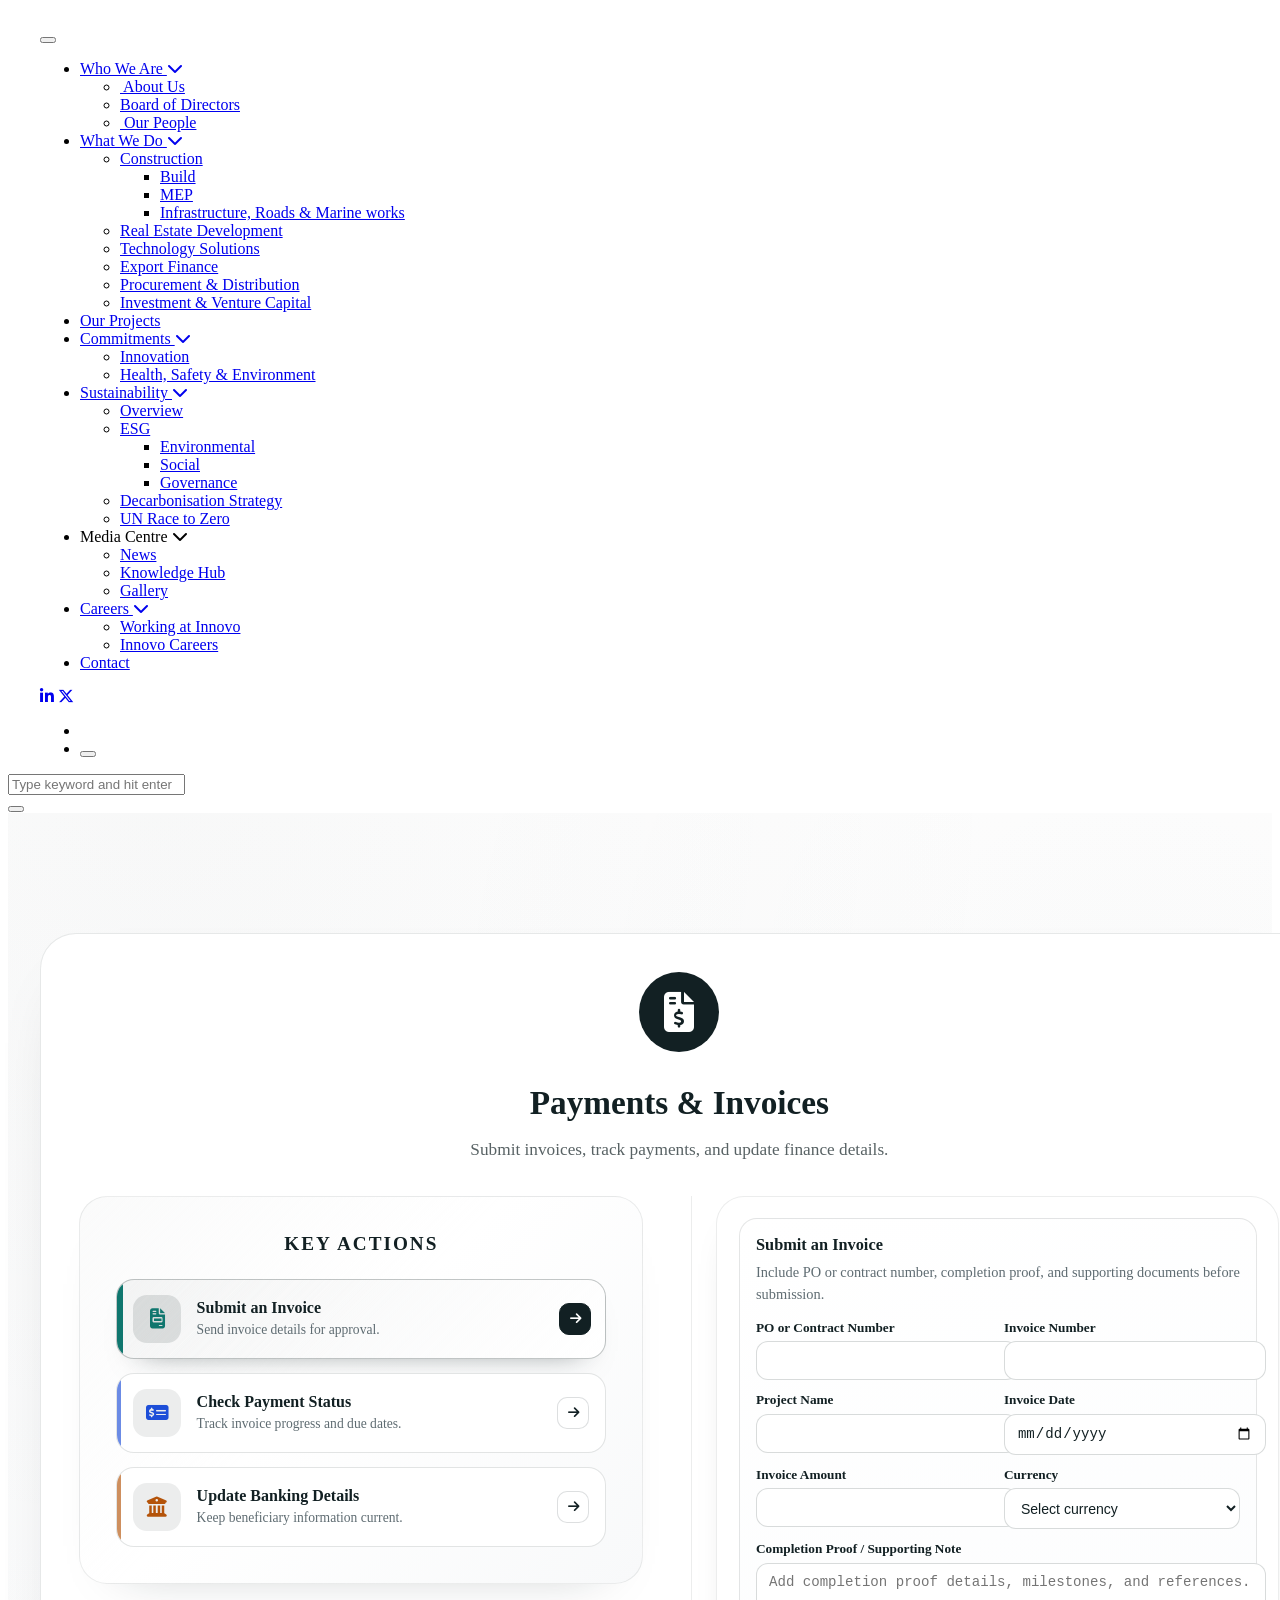
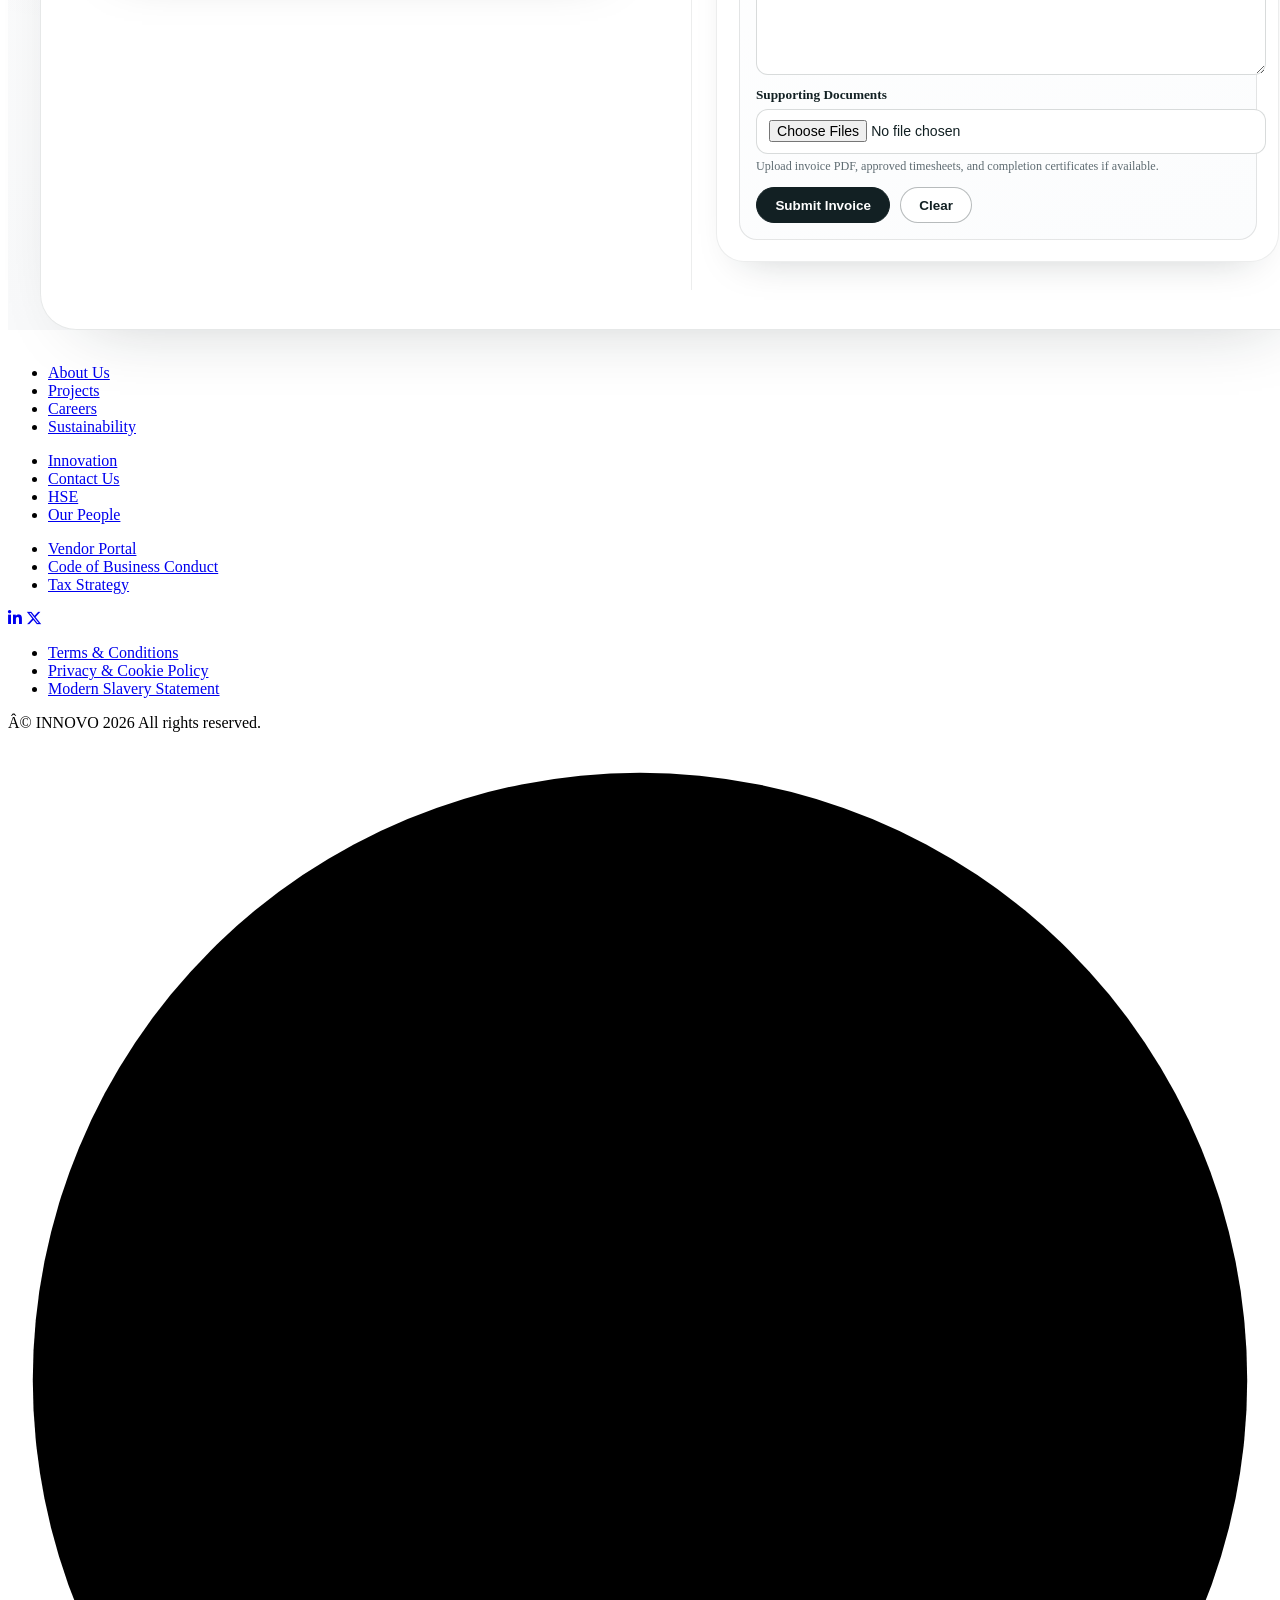
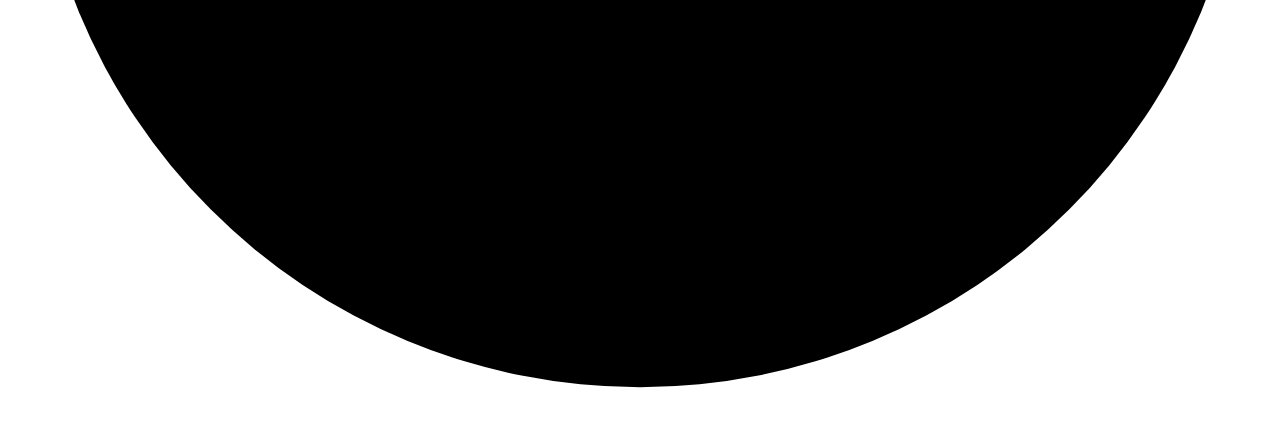
==== payments-invoices.html @ 5f17e935 "Add files via upload" ====
﻿<!DOCTYPE html>
<html lang="en">

<head>
    <base href="./">
<meta charset="utf-8">
<meta name="viewport" content="width=device-width, initial-scale=1.0">
<meta name="description" content="Innovo Subcontractor Portal - Payments & Invoices">
<meta name="keywords" content="">
<meta name="author" content="innovo">
<meta name="robots" content="index, follow"><title>Innovo | Payments & Invoices</title>
<meta name="robots" content="max-image-preview:large, max-snippet:-1, max-video-preview:-1">

<link rel="shortcut icon" href="./assets/img/favicon.ico">
<link rel="stylesheet" href="./assets/css/plugins.min.css">
<link rel="stylesheet" href="./assets/css/style.min.css?=v2526551">
<link rel="stylesheet" href="./assets/css/global.min.css?v=251548">
<link rel="stylesheet" href="./assets/css/portal-overrides.css?v=20260225">

<link rel="canonical" href="https://www.innovogroup.com/">

<!-- Google Tag Manager -->
<script>
(function(w, d, s, l, i) {
    w[l] = w[l] || [];
    w[l].push({
        'gtm.start': new Date().getTime(),
        event: 'gtm.js'
    });
    var f = d.getElementsByTagName(s)[0],
        j = d.createElement(s),
        dl = l != 'dataLayer' ? '&l=' + l : '';
    j.async = true;
    j.src =
        'https://www.googletagmanager.com/gtm.js?id=' + i + dl;
    f.parentNode.insertBefore(j, f);
})(window, document, 'script', 'dataLayer', 'GTM-KPF3PFQP');
</script>
<!-- End Google Tag Manager -->

    <style>
        /* ===== Ø£Ù†Ù…Ø§Ø· Ø¥Ø¶Ø§ÙÙŠØ© Ù„ØµÙØ­Ø© QR ===== */
        .qr-page {
            background:
                radial-gradient(circle at 12% 0%, rgba(18, 32, 35, 0.03) 0%, transparent 55%),
                radial-gradient(circle at 88% 18%, rgba(18, 32, 35, 0.02) 0%, transparent 50%),
                linear-gradient(180deg, #ffffff 0%, #f8f9fa 100%) !important;
        }

        .qr-container {
            width: 100%;
            max-width: 1400px;
            margin: 0 auto;
            background: rgba(255, 255, 255, 0.95);
            border-radius: 36px;
            padding: clamp(1.5rem, 3vw, 3rem);
            box-shadow: 0 30px 70px -45px rgba(18, 32, 35, 0.28);
            border: 1px solid rgba(18, 32, 35, 0.1);
            backdrop-filter: blur(10px);
            -webkit-backdrop-filter: blur(10px);
            position: relative;
            overflow: hidden;
            isolation: isolate;
        }

        @media (max-width: 576px) {
            .qr-container {
                border-radius: 24px;
                padding: 1.25rem;
            }
        }
        
        .qr-container::before {
            content: '';
            position: absolute;
            top: -30%;
            right: -10%;
            width: 300px;
            height: 300px;
            background: radial-gradient(circle, rgba(18, 32, 35, 0.02) 0%, transparent 70%);
            border-radius: 50%;
            pointer-events: none;
            z-index: 0;
        }

        .qr-container > * {
            position: relative;
            z-index: 1;
        }
        
        .success-badge {
            display: inline-block;
            background: rgba(18, 32, 35, 0.05);
            border: 1px solid rgba(18, 32, 35, 0.15);
            color: #122023;
            font-weight: 600;
            padding: 0.5rem 2rem;
            border-radius: 50px;
            font-size: 0.9rem;
            letter-spacing: 2px;
            margin-bottom: 2rem;
        }
        
        .success-icon {
            width: 80px;
            height: 80px;
            background: #122023;
            border-radius: 50%;
            display: flex;
            align-items: center;
            justify-content: center;
            margin: 0 auto 2rem;
            animation: pulse 3s ease-in-out infinite;
        }
        
        .success-icon i {
            font-size: 2.5rem;
            color: #ffffff;
        }
        
        @keyframes pulse {
            0%, 100% { transform: scale(1); box-shadow: 0 0 0 0 rgba(18, 32, 35, 0.3); }
            50% { transform: scale(1.04); box-shadow: 0 0 0 12px rgba(18, 32, 35, 0); }
        }
        
        .main-title {
            font-size: clamp(2.05rem, 2.6vw, 2.8rem);
            font-weight: 700;
            color: #122023;
            margin-bottom: 1rem;
            text-align: center;
        }
        
        .sub-title {
            color: #122023;
            font-size: 1.08rem;
            margin-bottom: 2rem;
            text-align: center;
            max-width: 550px;
            margin-left: auto;
            margin-right: auto;
            opacity: 0.7;
        }
        
        .qr-card {
            background: linear-gradient(135deg, rgba(18, 32, 35, 0.02) 0%, #ffffff 45%, #f8f9fa 100%);
            border-radius: 28px;
            padding: 2.25rem;
            margin: 0;
            border: 1px solid rgba(18, 32, 35, 0.08);
            box-shadow: 0 25px 50px -45px rgba(18, 32, 35, 0.35);
            position: relative;
            z-index: 2;
        }

        @media (max-width: 576px) {
            .qr-card {
                border-radius: 22px;
                padding: 1.5rem;
            }
        }
        
        .qr-label {
            font-size: 1.2rem;
            font-weight: 600;
            color: #122023;
            margin-bottom: 1.5rem;
            text-align: center;
            text-transform: uppercase;
            letter-spacing: 2px;
        }
        
        .qr-box {
            width: clamp(240px, 26vw, 320px);
            height: clamp(240px, 26vw, 320px);
            margin: 0 auto 1.5rem;
            background: #122023;
            border-radius: 20px;
            display: flex;
            align-items: center;
            justify-content: center;
            position: relative;
            overflow: hidden;
        }
        
        .qr-box::before {
            content: '';
            position: absolute;
            top: -10px;
            left: -10px;
            right: -10px;
            bottom: -10px;
            background: linear-gradient(135deg, #122023 0%, #122023 100%);
            opacity: 0.5;
            z-index: 1;
        }
        
        .qr-code {
            width: calc(100% - 20px);
            height: calc(100% - 20px);
            background: #ffffff;
            border-radius: 15px;
            display: flex;
            align-items: center;
            justify-content: center;
            position: relative;
            z-index: 2;
            box-shadow: 0 10px 20px rgba(0,0,0,0.1);
        }
        
        .qr-code span {
            font-family: monospace;
            font-size: 1rem;
            color: #122023;
            text-align: center;
            line-height: 1.5;
        }
        
        .qr-footer {
            text-align: center;
            color: #122023;
            font-weight: 500;
            margin-top: 1rem;
        }
        
        .qr-footer small {
            color: #122023;
            font-size: 0.85rem;
            opacity: 0.6;
        }
        
        .instructions {
            background: #ffffff;
            border-radius: 28px;
            padding: 1.35rem;
            box-shadow: 0 20px 40px -28px rgba(18, 32, 35, 0.28);
            border: 1px solid rgba(18, 32, 35, 0.08);
            display: flex;
            flex-direction: column;
            gap: 0.95rem;
            height: 100%;
        }

        .action-list {
            display: flex;
            flex-direction: column;
            gap: 0.85rem;
        }

        .action-link {
            --action-color: #122023;
            display: grid;
            grid-template-columns: auto 1fr auto;
            align-items: center;
            gap: 0.95rem;
            padding: 0.95rem 1rem;
            border-radius: 18px;
            border: 1px solid rgba(18, 32, 35, 0.12);
            background: #ffffff;
            text-decoration: none;
            color: #122023;
            transition: all 0.22s ease;
            position: relative;
            overflow: hidden;
        }

        .action-link::before {
            content: '';
            position: absolute;
            inset: 0 auto 0 0;
            width: 4px;
            background: var(--action-color);
            opacity: 0.65;
            border-radius: 0 8px 8px 0;
            transition: all 0.22s ease;
        }

        .action-link:hover {
            transform: translateY(-2px);
            box-shadow: 0 14px 26px -20px rgba(18, 32, 35, 0.46);
            border-color: rgba(18, 32, 35, 0.25);
        }

        .action-link:hover::before {
            width: 6px;
            opacity: 1;
        }

        .action-link.active {
            border-color: rgba(18, 32, 35, 0.25);
            box-shadow: 0 16px 30px -24px rgba(18, 32, 35, 0.56);
            background: linear-gradient(135deg, rgba(18, 32, 35, 0.04), #ffffff);
        }

        .action-link.active::before {
            width: 6px;
            opacity: 1;
        }

        .action-link .instruction-icon {
            width: 48px;
            height: 48px;
            border-radius: 14px;
            background: rgba(18, 32, 35, 0.08);
            color: var(--action-color);
            font-size: 1.25rem;
            transition: all 0.22s ease;
        }

        .action-link .instruction-text small {
            margin: 0;
            line-height: 1.4;
        }

        .action-link:hover .instruction-icon,
        .action-link.active .instruction-icon {
            background: rgba(18, 32, 35, 0.12);
        }

        .action-arrow {
            width: 30px;
            height: 30px;
            border-radius: 10px;
            border: 1px solid rgba(18, 32, 35, 0.14);
            display: inline-flex;
            align-items: center;
            justify-content: center;
            color: #122023;
            font-size: 0.82rem;
            background: #ffffff;
            transition: all 0.2s ease;
        }

        .action-link:hover .action-arrow,
        .action-link.active .action-arrow {
            background: #122023;
            color: #ffffff;
            border-color: #122023;
            transform: translateX(2px);
        }

        .action-link-invoice {
            --action-color: #0f766e;
        }

        .action-link-status {
            --action-color: #1d4ed8;
        }

        .action-link-bank {
            --action-color: #b45309;
        }

        .topic-note {
            display: flex;
            align-items: center;
            gap: 0.6rem;
            font-size: 0.9rem;
            color: #122023;
            background: rgba(18, 32, 35, 0.04);
            border: 1px solid rgba(18, 32, 35, 0.1);
            border-radius: 12px;
            padding: 0.7rem 0.85rem;
        }

        .topic-note i {
            color: #c5a572;
        }

        .topic-panel {
            display: none;
            border: 1px solid rgba(18, 32, 35, 0.11);
            border-radius: 18px;
            padding: 1rem;
            background: linear-gradient(160deg, #ffffff 0%, #fbfcfd 100%);
        }

        .topic-panel.active {
            display: block;
            animation: topicFade 0.22s ease;
        }

        .topic-panel-title {
            margin: 0 0 0.35rem;
            font-size: 1.02rem;
            font-weight: 700;
            color: #122023;
        }

        .topic-panel-text {
            margin: 0 0 0.9rem;
            color: #5f6c72;
            font-size: 0.9rem;
            line-height: 1.55;
        }

        .portal-form {
            display: flex;
            flex-direction: column;
            gap: 0.8rem;
        }

        .form-grid {
            display: grid;
            grid-template-columns: 1fr 1fr;
            gap: 0.75rem;
        }

        .field-group {
            display: flex;
            flex-direction: column;
            gap: 0.35rem;
        }

        .field-group-full {
            grid-column: 1 / -1;
        }

        .field-label {
            color: #122023;
            font-size: 0.83rem;
            font-weight: 600;
        }

        .portal-input,
        .portal-select,
        .portal-textarea {
            width: 100%;
            border: 1px solid rgba(18, 32, 35, 0.16);
            border-radius: 12px;
            padding: 0.65rem 0.75rem;
            color: #122023;
            background: #ffffff;
            font-size: 0.88rem;
            transition: border-color 0.2s ease, box-shadow 0.2s ease;
        }

        .portal-textarea {
            min-height: 90px;
            resize: vertical;
        }

        .portal-input:focus,
        .portal-select:focus,
        .portal-textarea:focus {
            outline: none;
            border-color: #122023;
            box-shadow: 0 0 0 3px rgba(18, 32, 35, 0.12);
        }

        .file-help {
            color: #5f6c72;
            font-size: 0.76rem;
            margin: 0;
        }

        .check-row {
            display: flex;
            align-items: flex-start;
            gap: 0.55rem;
            padding: 0.7rem;
            border-radius: 12px;
            border: 1px solid rgba(18, 32, 35, 0.12);
            background: rgba(18, 32, 35, 0.03);
        }

        .check-row input[type="checkbox"] {
            margin-top: 0.1rem;
            accent-color: #122023;
        }

        .check-row label {
            margin: 0;
            color: #122023;
            font-size: 0.82rem;
            line-height: 1.4;
        }

        .form-actions {
            display: flex;
            gap: 0.6rem;
            flex-wrap: wrap;
        }

        .btn-submit {
            border: 1px solid #122023;
            background: #122023;
            color: #ffffff;
            border-radius: 999px;
            padding: 0.58rem 1.15rem;
            font-size: 0.84rem;
            font-weight: 600;
            display: inline-flex;
            align-items: center;
            transition: all 0.2s ease;
        }

        .btn-submit:hover {
            background: transparent;
            color: #122023;
        }

        .btn-clear {
            border: 1px solid rgba(18, 32, 35, 0.3);
            background: #ffffff;
            color: #122023;
            border-radius: 999px;
            padding: 0.58rem 1.15rem;
            font-size: 0.84rem;
            font-weight: 600;
            display: inline-flex;
            align-items: center;
            transition: all 0.2s ease;
        }

        .btn-clear:hover {
            border-color: #122023;
        }

        .form-feedback {
            display: none;
            margin: 0;
            padding: 0.6rem 0.7rem;
            border-radius: 10px;
            font-size: 0.8rem;
            color: #0f766e;
            background: rgba(15, 118, 110, 0.11);
            border: 1px solid rgba(15, 118, 110, 0.25);
        }

        .form-feedback.is-visible {
            display: block;
        }

        @keyframes topicFade {
            from {
                opacity: 0;
                transform: translateY(6px);
            }
            to {
                opacity: 1;
                transform: translateY(0);
            }
        }

        .instruction-item {
            display: flex;
            align-items: center;
            gap: 1rem;
            padding: 0.8rem 0;
            border-bottom: 1px solid #f0f3f5;
        }

        .instruction-item:last-child {
            border-bottom: none;
        }

        .instruction-icon {
            width: 40px;
            height: 40px;
            background: rgba(18, 32, 35, 0.05);
            border-radius: 14px;
            display: flex;
            align-items: center;
            justify-content: center;
            color: #122023;
            font-size: 1.2rem;
        }

        .instruction-text {
            flex: 1;
        }

        .instruction-text strong {
            display: block;
            color: #122023;
            font-size: 1rem;
            margin-bottom: 0.2rem;
        }

        .instruction-text small {
            color: #5f6c72;
            font-size: 0.85rem;
        }
        
        .ppe-list {
            display: flex;
            flex-direction: row;
            gap: 1rem;
            justify-content: space-between;
            margin: 0;
            width: 100%;
        }
        
        .ppe-item {
            background: #ffffff;
            border: 1px solid rgba(18, 32, 35, 0.08);
            border-radius: 20px;
            padding: 1rem 0.5rem;
            display: flex;
            flex-direction: column;
            align-items: center;
            gap: 0.5rem;
            color: #122023;
            font-weight: 500;
            justify-content: center;
            flex: 1;
            transition: all 0.2s ease;
            text-align: center;
        }

        .ppe-item:hover {
            transform: translateY(-2px);
            box-shadow: 0 10px 20px -12px #122023;
            border-color: rgba(18, 32, 35, 0.2);
        }
        
        .ppe-item i {
            color: #122023;
            font-size: 1.8rem;
            margin-bottom: 0.3rem;
        }
        
        .btn-download {
            background: #122023;
            color: #ffffff;
            font-weight: 600;
            padding: 1rem 3rem;
            border-radius: 100px;
            transition: all 0.3s ease;
            text-decoration: none;
            display: inline-flex;
            align-items: center;
            gap: 1rem;
            font-size: 1.1rem;
            border: 2px solid #122023;
            width: 100%;
            justify-content: center;
            margin: 0;
            box-sizing: border-box;
        }
        
        .btn-download:hover {
            background: transparent;
            color: #122023;
            transform: translateY(-2px);
        }
        
        .btn-download:hover i {
            transform: translateY(-2px);
            color: #122023;
        }
        
        .btn-home {
            background: transparent;
            color: #122023;
            font-weight: 600;
            padding: 1rem 3rem;
            border-radius: 100px;
            transition: all 0.3s ease;
            text-decoration: none;
            display: inline-flex;
            align-items: center;
            gap: 1rem;
            font-size: 1.1rem;
            border: 2px solid #122023;
            width: 100%;
            justify-content: center;
            box-sizing: border-box;
        }

        @media (max-width: 576px) {
            .btn-download,
            .btn-home {
                padding: 0.9rem 1.25rem;
                font-size: 1rem;
            }
            
            .ppe-list {
                flex-direction: column;
            }

            .buttons-wrapper {
                grid-template-columns: 1fr;
            }
        }
        
        .btn-home:hover {
            background: #122023;
            color: #ffffff;
            transform: translateY(-2px);
        }
        
        .btn-home:hover i {
            transform: translateX(-3px);
            color: #ffffff;
        }
        
        .buttons-wrapper {
            display: grid;
            grid-template-columns: 1fr;
            gap: 1rem;
            justify-content: stretch;
            margin-top: 1rem;
        }
        
        .warning-note {
            font-size: 0.9rem;
            color: #122023;
            text-align: center;
            margin-top: 1rem;
            opacity: 0.6;
        }

        /* ===== Layout: side-by-side ===== */
        .qr-grid {
            display: grid;
            grid-template-columns: 1fr;
            gap: 2.5rem;
            align-items: start;
            margin-top: 2.25rem;
        }

        @media (min-width: 992px) {
            .qr-grid {
                grid-template-columns: minmax(400px, 1fr) minmax(450px, 1fr);
                gap: 1.5rem;
            }

            .qr-col-left {
                padding-right: 1.5rem;
            }

            .qr-col-right {
                padding-left: 1.5rem;
                border-left: 1px solid rgba(18, 32, 35, 0.08);
            }

            [dir="rtl"] .qr-col-left {
                padding-right: 0;
                padding-left: 1.5rem;
            }

            [dir="rtl"] .qr-col-right {
                padding-left: 0;
                padding-right: 1.5rem;
                border-left: 0;
                border-right: 1px solid rgba(18, 32, 35, 0.08);
            }
        }

        .qr-col-left,
        .qr-col-right {
            display: flex;
            flex-direction: column;
            gap: 1.75rem;
            min-width: 0;
        }

        .qr-col-left .qr-card {
            height: 100%;
        }

        .qr-col-right .buttons-wrapper {
            margin-top: auto;
        }

        /* Make better use of space */
        .container-fluid {
            padding-left: 2rem !important;
            padding-right: 2rem !important;
        }

        @media (min-width: 1400px) {
            .container-fluid {
                padding-left: 3rem !important;
                padding-right: 3rem !important;
            }
        }

        /* Vehicle preview styling */
        .vehicle-preview {
            display: flex;
            align-items: center;
            gap: 1rem;
            background: rgba(255,255,255,0.7);
            border-radius: 60px;
            padding: 0.5rem 1rem;
            border: 1px solid rgba(18, 32, 35, 0.05);
            margin-top: 1.5rem;
        }

        .vehicle-icon {
            width: 48px;
            height: 48px;
            background: rgba(18, 32, 35, 0.05);
            border-radius: 50%;
            display: flex;
            align-items: center;
            justify-content: center;
            color: #122023;
            font-size: 1.3rem;
            animation: pulse 2.5s infinite;
        }

        .vehicle-details {
            flex: 1;
        }

        .vehicle-details .label {
            font-size: 0.75rem;
            color: #5f6c72;
        }

        .vehicle-details .value {
            font-weight: 600;
            color: #122023;
            font-size: 1rem;
        }

        /* Welcome message styling */
        .welcome-message {
            background: linear-gradient(120deg, rgba(18, 32, 35, 0.02), #ffffff);
            border-radius: 28px;
            padding: 1.8rem;
            border-left: 6px solid #122023;
        }

        .welcome-message h1 {
            font-size: 2rem;
            font-weight: 700;
            color: #122023;
            margin-bottom: 0.8rem;
        }

        .welcome-message h1 i {
            color: #122023;
            font-size: 2rem;
            margin-left: 0.5rem;
            opacity: 0.7;
        }

        .welcome-message p {
            color: #122023;
            line-height: 1.6;
            margin-bottom: 1rem;
            opacity: 0.8;
        }

        .highlight {
            background: rgba(18, 32, 35, 0.05);
            padding: 0.5rem 1rem;
            border-radius: 100px;
            display: inline-block;
            font-size: 0.9rem;
            font-weight: 500;
            color: #122023;
        }

        @keyframes pulse {
            0%, 100% { transform: scale(1); }
            50% { transform: scale(1.1); }
        }

        /* Mobile refinements */
        @media (max-width: 576px) {
            .container-fluid {
                padding-left: 1rem !important;
                padding-right: 1rem !important;
            }

            .qr-page {
                padding-top: 100px !important;
            }

            .success-badge {
                font-size: 0.8rem;
                letter-spacing: 1px;
                padding: 0.4rem 1.2rem;
                margin-bottom: 1.5rem;
            }

            .success-icon {
                width: 64px;
                height: 64px;
                margin-bottom: 1.5rem;
            }

            .success-icon i {
                font-size: 2rem;
            }

            .main-title {
                font-size: 1.7rem;
            }

            .sub-title {
                font-size: 0.95rem;
                margin-bottom: 1.5rem;
            }

            .qr-grid {
                gap: 1.75rem;
            }

            .qr-box {
                width: 100%;
                max-width: 240px;
                height: auto;
                aspect-ratio: 1 / 1;
            }

            .qr-code span {
                font-size: 0.9rem;
            }

            .vehicle-preview {
                flex-direction: column;
                align-items: flex-start;
                border-radius: 24px;
                gap: 0.75rem;
                padding: 0.75rem 1rem;
            }

            .vehicle-preview > i {
                align-self: flex-start;
            }

            .instructions {
                padding: 1.1rem;
                border-radius: 22px;
            }

            .action-link {
                grid-template-columns: auto 1fr;
                padding: 0.85rem 0.9rem;
                gap: 0.75rem;
            }

            .action-link .instruction-icon {
                width: 36px;
                height: 36px;
                border-radius: 12px;
                font-size: 1.05rem;
            }

            .action-arrow {
                display: none;
            }

            .topic-panel {
                padding: 0.85rem;
            }

            .form-grid {
                grid-template-columns: 1fr;
                gap: 0.65rem;
            }

            .portal-input,
            .portal-select,
            .portal-textarea {
                font-size: 0.85rem;
            }

            .form-actions {
                flex-direction: column;
            }

            .btn-submit,
            .btn-clear {
                width: 100%;
                justify-content: center;
            }

            .warning-note {
                font-size: 0.8rem;
            }

            .buttons-wrapper {
                grid-template-columns: 1fr;
            }
        }

    </style>
</head>

<body>
    <div class="content-wrapper">
        <noscript><iframe src="https://www.googletagmanager.com/ns.html?id=GTM-KPF3PFQP" height="0" width="0"
        style="display:none;visibility:hidden"></iframe></noscript>

<!-- ======= Ø§Ù„Ù‡ÙŠØ¯Ø± (Ù…Ø·Ø§Ø¨Ù‚ Ù„Ù„Ù…ÙˆÙ‚Ø¹ Ø§Ù„Ø£ØµÙ„ÙŠ) ======= -->
<header class="wrapper bg-soft-primary">
    <nav class="navbar navbar-expand-lg center-nav transparent position-absolute navbar-dark caret-none">
        <div class="container-fluid flex-lg-column px-lg-8">
            <div class="navbar-collapse-wrapper bg-secondary d-flex flex-row flex-nowrap w-100 justify-content-between align-items-center mnavsc">
                <div class="navbar-brand w-100">
                    <a href="https://www.innovogroup.com" aria-label="innovogroup">
                        <img src="./assets/img/logo.svg" srcset="./assets/img/logo.svg 2x" alt="">
                    </a>
                </div>
                <div class="navbar-collapse offcanvas offcanvas-nav offcanvas-start">
                    <div class="offcanvas-header d-lg-none">
                        <button type="button" class="btn-close btn-close-white" data-bs-dismiss="offcanvas" aria-label="Close"></button>
                    </div>
                    <div class="offcanvas-body ms-lg-auto d-flex flex-column h-100">
                        <ul class="navbar-nav mnnav">
                            <li class="nav-item dropdown"><a class="nav-link dropdown-toggle" data-bs-toggle="dropdown" href="about-us">Who We Are <i class="fa fa-chevron-down"></i></a>
                                <ul class="dropdown-menu">
                                    <li class="nav-item"><a class="dropdown-item" href="about-us"><img src="./assets/img/icons/menu/who-we-are/company-overview.svg" class="mnuic" alt=""> About Us</a></li>
                                    <li class="nav-item"><a class="dropdown-item" href="board-of-directors"><img src="./assets/img/icons/menu/who-we-are/board-of-directors.svg" class="mnuic" alt="">Board of Directors</a></li>
                                    <li class="nav-item"><a class="dropdown-item" href="our-people"><img src="./assets/img/icons/menu/who-we-are/our-people.svg" class="mnuic" alt=""> Our People</a></li>
                                </ul>
                            </li>
                            <li class="nav-item dropdown"><a class="nav-link dropdown-toggle" data-bs-toggle="dropdown" href="construction">What We Do <i class="fa fa-chevron-down"></i></a>
                                <ul class="dropdown-menu">
                                    <li class="dropdown dropdown-submenu dropend">
                                        <a class="dropdown-item dropdown-toggle d-none d-lg-block" href="construction"><img src="./assets/img/icons/menu/our-industries/construction.svg" class="mnuic" alt="">Construction</a>
                                        <ul class="dropdown-menu sblst">
                                            <li class="nav-item"><a class="dropdown-item" href="construction">Build</a></li>
                                            <li class="nav-item"><a class="dropdown-item" href="mep">MEP</a></li>
                                            <li class="nav-item"><a class="dropdown-item" href="infrastructure-roads-marine-works">Infrastructure, Roads & Marine works</a></li>
                                        </ul>
                                    </li>
                                    <li class="nav-item"><a class="dropdown-item" href="real-estate-development"><img src="./assets/img/icons/menu/our-industries/real-estate.svg" class="mnuic" alt="">Real Estate Development</a></li>
                                    <li class="nav-item"><a class="dropdown-item" href="technology-solutions">Technology Solutions</a></li>
                                    <li class="nav-item"><a class="dropdown-item" href="export-finance"><img src="./assets/img/icons/menu/our-industries/capital-projects.svg" class="mnuic" alt="">Export Finance</a></li>
                                    <li class="nav-item"><a class="dropdown-item" href="procurement-distribution"><img src="./assets/img/icons/menu/our-industries/procurement-distribution.svg" class="mnuic" alt="">Procurement & Distribution</a></li>
                                    <li class="nav-item"><a class="dropdown-item" href="investment-vc"><img src="./assets/img/icons/menu/our-industries/investment-venture-capital.svg" class="mnuic" alt="">Investment & Venture Capital</a></li>
                                </ul>
                            </li>
                            <li class="nav-item"><a class="nav-link" href="projects">Our Projects</a></li>
                            <li class="nav-item dropdown"><a class="nav-link dropdown-toggle" data-bs-toggle="dropdown" href="innovation">Commitments <i class="fa fa-chevron-down"></i></a>
                                <ul class="dropdown-menu">
                                    <li class="nav-item"><a class="dropdown-item" href="innovation"><img src="./assets/img/icons/menu/our-commitments/innovation-technology.svg" class="mnuic" alt="">Innovation</a></li>
                                    <li class="nav-item"><a class="dropdown-item" href="hse"><img src="./assets/img/icons/menu/our-commitments/health-safety-environment.svg" class="mnuic" alt="">Health, Safety & Environment</a></li>
                                </ul>
                            </li>
                            <li class="nav-item dropdown"><a class="nav-link dropdown-toggle" data-bs-toggle="dropdown" href="sustainability">Sustainability <i class="fa fa-chevron-down"></i></a>
                                <ul class="dropdown-menu">
                                    <li class="nav-item"><a class="dropdown-item" href="sustainability"><img src="./assets/img/icons/menu/sustainability/environment.svg" class="mnuic" alt="">Overview </a></li>
                                    <li class="dropdown dropdown-submenu dropend">
                                        <a class="dropdown-item dropdown-toggle d-none d-lg-block" href="esg"><img src="./assets/img/icons/menu/sustainability/environment.svg" class="mnuic" alt="">ESG</a>
                                        <ul class="dropdown-menu sblst">
                                            <li class="nav-item"><a class="dropdown-item" href="esg#tab3-1">Environmental</a></li>
                                            <li class="nav-item"><a class="dropdown-item" href="esg#tab3-2">Social</a></li>
                                            <li class="nav-item"><a class="dropdown-item" href="esg#tab3-3">Governance</a></li>
                                        </ul>
                                    </li>
                                    <li class="nav-item"><a class="dropdown-item" href="decarbonization-strategy"><img src="./assets/img/icons/menu/sustainability/carbon-footprint.svg" class="mnuic" alt="">Decarbonisation Strategy</a></li>
                                    <li class="nav-item"><a class="dropdown-item" href="un-race-to-zero"><img src="./assets/img/icons/menu/sustainability/un-race-to-zero.svg" class="mnuic" alt="">UN Race to Zero </a></li>
                                </ul>
                            </li>
                            <li class="nav-item dropdown"><a class="nav-link dropdown-toggle" data-bs-toggle="dropdown">Media Centre <i class="fa fa-chevron-down"></i></a>
                                <ul class="dropdown-menu">
                                    <li class="nav-item"><a class="dropdown-item" href="news">News</a></li>
                                    <li class="nav-item"><a class="dropdown-item" href="knowledge-hub">Knowledge Hub</a></li>
                                    <li class="nav-item"><a class="dropdown-item" href="gallery">Gallery</a></li>
                                </ul>
                            </li>
                            <li class="nav-item dropdown"><a class="nav-link dropdown-toggle" data-bs-toggle="dropdown" href="careers">Careers <i class="fa fa-chevron-down"></i></a>
                                <ul class="dropdown-menu">
                                    <li class="nav-item"><a class="dropdown-item" href="careers">Working at Innovo </a></li>
                                    <li class="nav-item"><a class="dropdown-item" href="https://careers.innovogroup.com/">Innovo Careers </a></li>
                                </ul>
                            </li>
                            <li class="nav-item"><a class="nav-link" href="contact">Contact</a></li>
                        </ul>
                        <div class="offcanvas-footer d-lg-none">
                            <div>
                                <nav class="nav social social-dark mt-4">
                                    <a href="https://www.linkedin.com/company/theinnovogroup/" target="_blank"><i class="fa-brands fa-linkedin-in"></i></a>
                                    <a href="https://www.instagram.com/theinnovogroup/" target="_blank"><i class="uil uil-instagram"></i></a>
                                    <a href="https://www.facebook.com/profile.php?id=61577709663735" target="_blank"><i class="uil uil-facebook-f"></i></a>
                                    <a href="https://www.youtube.com/@theinnovogroup" target="_blank"><i class="uil uil-youtube"></i></a>
                                    <a href="https://x.com/Innovo_Group" target="_blank"><i class="fa-brands fa-x-twitter"></i></a>
                                </nav>
                            </div>
                        </div>
                    </div>
                </div>
                <div class="navbar-other d-flex ms-auto">
                    <ul class="navbar-nav flex-row align-items-center ms-auto">
                        <li class="nav-item srchbtn">
                            <a class="nav-link" data-bs-toggle="offcanvas" data-bs-target="#offcanvas-search"><i class="uil uil-search"></i></a>
                        </li>
                        <li class="nav-item d-lg-none">
                            <button class="hamburger offcanvas-nav-btn"><span></span></button>
                        </li>
                    </ul>
                </div>
            </div>
        </div>
    </nav>

    <div class="offcanvas offcanvas-top bg-light" id="offcanvas-search" data-bs-scroll="true">
        <div class="container d-flex flex-row py-6">
            <form class="search-form w-100" method="get" action="search-results.php">
                <input id="search-form" type="text" name="keyword" class="form-control" placeholder="Type keyword and hit enter" value="">
            </form>
            <button type="button" class="btn-close" data-bs-dismiss="offcanvas" aria-label="Close"></button>
        </div>
    </div>
</header>

        <!-- ===== Ø§Ù„Ù…Ø­ØªÙˆÙ‰ Ø§Ù„Ø±Ø¦ÙŠØ³ÙŠ ===== -->
        <section class="wrapper bg-white ovrhdn qr-page" style="padding-top: 120px;">
            <div class="container-fluid py-10 py-lg-15">
                
                <div class="qr-container">
                    <!-- Success Badge -->
                   
                    
                    <!-- Success Icon -->
                    <div class="success-icon">
                        <i class="fas fa-file-invoice-dollar"></i>
                    </div>
                    
                    <!-- Main Title -->
                    <h1 class="main-title">Payments & Invoices</h1>
                    <p class="sub-title">Submit invoices, track payments, and update finance details.</p>

                    <div class="qr-grid">
                        <div class="qr-col-left">
                    
                    <!-- Quick Actions Card -->
                    <div class="qr-card">
                        <div class="qr-label">Key Actions</div>
                        <div class="action-list">
                            <a class="action-link action-link-invoice active" href="#" data-topic="submit-invoice">
                                <div class="instruction-icon">
                                    <i class="fas fa-file-invoice"></i>
                                </div>
                                <div class="instruction-text">
                                    <strong>Submit an Invoice</strong>
                                    <small>Send invoice details for approval.</small>
                                </div>
                                <span class="action-arrow" aria-hidden="true"><i class="fas fa-arrow-right"></i></span>
                            </a>
                            <a class="action-link action-link-status" href="#" data-topic="payment-status">
                                <div class="instruction-icon">
                                    <i class="fas fa-money-check-dollar"></i>
                                </div>
                                <div class="instruction-text">
                                    <strong>Check Payment Status</strong>
                                    <small>Track invoice progress and due dates.</small>
                                </div>
                                <span class="action-arrow" aria-hidden="true"><i class="fas fa-arrow-right"></i></span>
                            </a>
                            <a class="action-link action-link-bank" href="#" data-topic="bank-details">
                                <div class="instruction-icon">
                                    <i class="fas fa-building-columns"></i>
                                </div>
                                <div class="instruction-text">
                                    <strong>Update Banking Details</strong>
                                    <small>Keep beneficiary information current.</small>
                                </div>
                                <span class="action-arrow" aria-hidden="true"><i class="fas fa-arrow-right"></i></span>
                            </a>
                        </div>
                      
                    </div>
                        </div>
                        <div class="qr-col-right">

                    <!-- Guidance -->
                    <div class="instructions">
                     
                        <div class="topic-panel active" data-topic="submit-invoice">
                            <h4 class="topic-panel-title">Submit an Invoice</h4>
                            <p class="topic-panel-text">Include PO or contract number, completion proof, and supporting documents before submission.</p>
                            <form class="portal-form" data-action-label="Invoice submission">
                                <div class="form-grid">
                                    <div class="field-group">
                                        <label class="field-label" for="si-po-contract">PO or Contract Number</label>
                                        <input class="portal-input" id="si-po-contract" name="po_contract_number" type="text" required>
                                    </div>
                                    <div class="field-group">
                                        <label class="field-label" for="si-invoice-number">Invoice Number</label>
                                        <input class="portal-input" id="si-invoice-number" name="invoice_number" type="text" required>
                                    </div>
                                    <div class="field-group">
                                        <label class="field-label" for="si-project-name">Project Name</label>
                                        <input class="portal-input" id="si-project-name" name="project_name" type="text" required>
                                    </div>
                                    <div class="field-group">
                                        <label class="field-label" for="si-invoice-date">Invoice Date</label>
                                        <input class="portal-input" id="si-invoice-date" name="invoice_date" type="date" required>
                                    </div>
                                    <div class="field-group">
                                        <label class="field-label" for="si-amount">Invoice Amount</label>
                                        <input class="portal-input" id="si-amount" name="invoice_amount" type="number" step="0.01" min="0" required>
                                    </div>
                                    <div class="field-group">
                                        <label class="field-label" for="si-currency">Currency</label>
                                        <select class="portal-select" id="si-currency" name="currency" required>
                                            <option value="">Select currency</option>
                                            <option value="AED">AED</option>
                                            <option value="USD">USD</option>
                                            <option value="EUR">EUR</option>
                                            <option value="GBP">GBP</option>
                                        </select>
                                    </div>
                                    <div class="field-group field-group-full">
                                        <label class="field-label" for="si-proof">Completion Proof / Supporting Note</label>
                                        <textarea class="portal-textarea" id="si-proof" name="completion_proof" placeholder="Add completion proof details, milestones, and references." required></textarea>
                                    </div>
                                    <div class="field-group field-group-full">
                                        <label class="field-label" for="si-docs">Supporting Documents</label>
                                        <input class="portal-input" id="si-docs" name="supporting_documents" type="file" multiple>
                                        <p class="file-help">Upload invoice PDF, approved timesheets, and completion certificates if available.</p>
                                    </div>
                                </div>
                                <div class="form-actions">
                                    <button class="btn-submit" type="submit">Submit Invoice</button>
                                    <button class="btn-clear" type="reset">Clear</button>
                                </div>
                                <p class="form-feedback" aria-live="polite"></p>
                            </form>
                        </div>
                        <div class="topic-panel" data-topic="payment-status">
                            <h4 class="topic-panel-title">Check Payment Status</h4>
                            <p class="topic-panel-text">Keep your invoice number and project reference ready to track pending and approved payments.</p>
                            <form class="portal-form" data-action-label="Payment status check">
                                <div class="form-grid">
                                    <div class="field-group">
                                        <label class="field-label" for="ps-invoice-number">Invoice Number</label>
                                        <input class="portal-input" id="ps-invoice-number" name="invoice_number" type="text" required>
                                    </div>
                                    <div class="field-group">
                                        <label class="field-label" for="ps-project-ref">Project Reference</label>
                                        <input class="portal-input" id="ps-project-ref" name="project_reference" type="text" required>
                                    </div>
                                    <div class="field-group">
                                        <label class="field-label" for="ps-supplier-code">Supplier Code</label>
                                        <input class="portal-input" id="ps-supplier-code" name="supplier_code" type="text">
                                    </div>
                                    <div class="field-group">
                                        <label class="field-label" for="ps-expected-date">Expected Due Date</label>
                                        <input class="portal-input" id="ps-expected-date" name="expected_due_date" type="date">
                                    </div>
                                    <div class="field-group field-group-full">
                                        <label class="field-label" for="ps-comments">Notes</label>
                                        <textarea class="portal-textarea" id="ps-comments" name="comments" placeholder="Add any details that help finance identify this payment quickly."></textarea>
                                    </div>
                                </div>
                                <div class="form-actions">
                                    <button class="btn-submit" type="submit">Check Status</button>
                                    <button class="btn-clear" type="reset">Clear</button>
                                </div>
                                <p class="form-feedback" aria-live="polite"></p>
                            </form>
                        </div>
                        <div class="topic-panel" data-topic="bank-details">
                            <h4 class="topic-panel-title">Update Banking Details</h4>
                            <p class="topic-panel-text">Provide an official bank letter or stamped account details for verification.</p>
                            <form class="portal-form" data-action-label="Banking update request">
                                <div class="form-grid">
                                    <div class="field-group">
                                        <label class="field-label" for="bd-beneficiary">Beneficiary Name</label>
                                        <input class="portal-input" id="bd-beneficiary" name="beneficiary_name" type="text" required>
                                    </div>
                                    <div class="field-group">
                                        <label class="field-label" for="bd-bank-name">Bank Name</label>
                                        <input class="portal-input" id="bd-bank-name" name="bank_name" type="text" required>
                                    </div>
                                    <div class="field-group">
                                        <label class="field-label" for="bd-iban">IBAN / Account Number</label>
                                        <input class="portal-input" id="bd-iban" name="iban_account" type="text" required>
                                    </div>
                                    <div class="field-group">
                                        <label class="field-label" for="bd-swift">SWIFT / BIC</label>
                                        <input class="portal-input" id="bd-swift" name="swift_bic" type="text">
                                    </div>
                                    <div class="field-group">
                                        <label class="field-label" for="bd-effective-date">Effective Date</label>
                                        <input class="portal-input" id="bd-effective-date" name="effective_date" type="date" required>
                                    </div>
                                    <div class="field-group">
                                        <label class="field-label" for="bd-contact-email">Finance Contact Email</label>
                                        <input class="portal-input" id="bd-contact-email" name="contact_email" type="email" required>
                                    </div>
                                    <div class="field-group field-group-full">
                                        <label class="field-label" for="bd-bank-letter">Official Bank Letter</label>
                                        <input class="portal-input" id="bd-bank-letter" name="bank_letter" type="file" required>
                                        <p class="file-help">Attach signed letterhead or a stamped bank account confirmation.</p>
                                    </div>
                                    <div class="field-group field-group-full">
                                        <label class="field-label" for="bd-notes">Additional Notes</label>
                                        <textarea class="portal-textarea" id="bd-notes" name="additional_notes" placeholder="Mention change reason, beneficiary updates, or urgent processing details."></textarea>
                                    </div>
                                    <div class="field-group field-group-full">
                                        <div class="check-row">
                                            <input id="bd-confirmation" name="confirmation" type="checkbox" required>
                                            <label for="bd-confirmation">I confirm that all banking details are correct and approved for payment processing.</label>
                                        </div>
                                    </div>
                                </div>
                                <div class="form-actions">
                                    <button class="btn-submit" type="submit">Update Banking Details</button>
                                    <button class="btn-clear" type="reset">Clear</button>
                                </div>
                                <p class="form-feedback" aria-live="polite"></p>
                            </form>
                        </div>
                    </div>

                    <div class="buttons-wrapper">
                 
                    </div>

                        </div>
                    </div>
                </div>
            </div>
        </section>

<!-- ======= Ø§Ù„ÙÙˆØªØ± (Ù…Ø·Ø§Ø¨Ù‚ Ù„Ù„Ù…ÙˆÙ‚Ø¹ Ø§Ù„Ø£ØµÙ„ÙŠ) ======= -->
<footer class="bg-secondary mnftrs ovrhdn">
    <div class="container">
        <div class="row gy-6 gy-lg-0" data-cues="slideInRight">
            <div class="col-lg-3">
                <img class="mb-lg-7 mb-5 ftrlg" src="./assets/img/logo.svg" alt=""><br>
            </div>
            <div class="col-lg-6 col-md-12">
                <div class="row">
                    <div class="col-lg-3 col-6">
                        <ul class="list-unstyled text-reset mb-0">
                            <li><a href="about-us">About Us</a></li>
                            <li><a href="projects">Projects</a></li>
                            <li><a href="careers">Careers</a></li>
                            <li><a href="sustainability">Sustainability</a></li>
                        </ul>
                    </div>
                    <div class="col-lg-4 col-6">
                        <ul class="list-unstyled text-reset mb-0">
                            <li><a href="innovation">Innovation</a></li>
                            <li><a href="contact">Contact Us</a></li>
                            <li><a href="hse">HSE</a></li>
                            <li><a href="our-people">Our People</a></li>
                        </ul>
                    </div>
                    <div class="col-lg-5 col-12">
                        <ul class="list-unstyled text-reset mb-0">
                            <li><a href="vendor-portal">Vendor Portal</a></li>
                            <li><a href="assets/pdf/Innovo_Code_of_Business_Conduct_F.pdf" target="_blank">Code of Business Conduct</a></li>
                            <li><a href="assets/pdf/innovo-i-holding-limited-tax-strategy-2025.pdf" target="_blank">Tax Strategy</a></li>
                        </ul>
                    </div>
                </div>
            </div>
            <div class="col-lg-3">
                <div class="widget text-lg-end">
                    <nav class="nav social text-md-end d-flex justify-content-lg-end mb-lg-6 mb-6 ftrnvb">
                        <a href="https://www.linkedin.com/company/theinnovogroup/" target="_blank"><i class="fa-brands fa-linkedin-in"></i></a>
                        <a href="https://www.instagram.com/theinnovogroup/" target="_blank"><i class="uil uil-instagram"></i></a>
                        <a href="https://www.facebook.com/profile.php?id=61577709663735" target="_blank"><i class="uil uil-facebook-f"></i></a>
                        <a href="https://www.youtube.com/@theinnovogroup" target="_blank"><i class="uil uil-youtube"></i></a>
                        <a href="https://x.com/Innovo_Group" target="_blank"><i class="fa-brands fa-x-twitter"></i></a>
                    </nav>
                </div>
            </div>
        </div>
        <div class="ftrbtm">
            <div class="row">
                <div class="col-lg-8 order-lg-2">
                    <ul class="d-md-flex justify-content-md-end list-unstyle ftrbtmn mb-3 mb-lg-0">
                        <li><a href="terms-and-conditions">Terms & Conditions</a></li>
                        <li><a href="privacy-policy">Privacy & Cookie Policy</a></li>
                        <li><a href="modern-slavery-statement">Modern Slavery Statement</a></li>
                    </ul>
                </div>
                <div class="col-lg-4 order-lg-1">
                    <p class="mb-0">Â© INNOVO 2026 All rights reserved.</p>
                </div>
            </div>
        </div>
    </div>
</footer>

<div class="progress-wrap">
    <svg class="progress-circle svg-content" width="100%" height="100%" viewBox="-1 -1 102 102">
        <path d="M50,1 a49,49 0 0,1 0,98 a49,49 0 0,1 0,-98" />
    </svg>
</div>

    <!-- Ø§Ù„Ø³ÙƒØ±ÙŠØ¨ØªØ§Øª -->
    </div>
    <link rel="stylesheet" href="https://cdnjs.cloudflare.com/ajax/libs/font-awesome/6.4.2/css/all.min.css">
    <script src="./assets/js/plugins-min.js"></script>
    <script src="./assets/js/theme.js?v=5215155"></script>
    <script src="./assets/js/global.js?v=5215155"></script>
    <script src="//cdnjs.cloudflare.com/ajax/libs/jquery/2.1.3/jquery.min.js"></script>
    
    <script>
        function setActiveTopic(topicKey) {
            const actionLinks = document.querySelectorAll('.action-link[data-topic]');
            const topicPanels = document.querySelectorAll('.topic-panel[data-topic]');

            actionLinks.forEach((link) => {
                const isActive = link.getAttribute('data-topic') === topicKey;
                link.classList.toggle('active', isActive);
            });

            topicPanels.forEach((panel) => {
                const isActive = panel.getAttribute('data-topic') === topicKey;
                panel.classList.toggle('active', isActive);
            });
        }

        function bindActionLinks() {
            const actionLinks = document.querySelectorAll('.action-link[data-topic]');
            actionLinks.forEach((link) => {
                link.addEventListener('click', function(event) {
                    event.preventDefault();
                    const topicKey = this.getAttribute('data-topic');
                    setActiveTopic(topicKey);
                });
            });
        }

        function bindPortalForms() {
            const forms = document.querySelectorAll('.portal-form');
            forms.forEach((form) => {
                form.addEventListener('submit', function(event) {
                    event.preventDefault();
                    const actionLabel = this.getAttribute('data-action-label') || 'Request';
                    const feedback = this.querySelector('.form-feedback');
                    if (feedback) {
                        feedback.textContent = actionLabel + ' saved successfully. The entered data is ready for submission workflow.';
                        feedback.classList.add('is-visible');
                    }
                });

                form.addEventListener('reset', function() {
                    const feedback = this.querySelector('.form-feedback');
                    if (feedback) {
                        feedback.textContent = '';
                        feedback.classList.remove('is-visible');
                    }
                });
            });
        }

        function animatePortalBlocks() {
            const elements = document.querySelectorAll('.qr-card, .instructions, .buttons-wrapper');
            elements.forEach((el, index) => {
                el.style.opacity = '0';
                el.style.transform = 'translateY(20px)';
                setTimeout(() => {
                    el.style.transition = 'all 0.45s ease';
                    el.style.opacity = '1';
                    el.style.transform = 'translateY(0)';
                }, 100 * index);
            });
        }

        window.addEventListener('load', function() {
            bindActionLinks();
            bindPortalForms();
            setActiveTopic('submit-invoice');
            animatePortalBlocks();
        });
    </script>
</body>

</html>
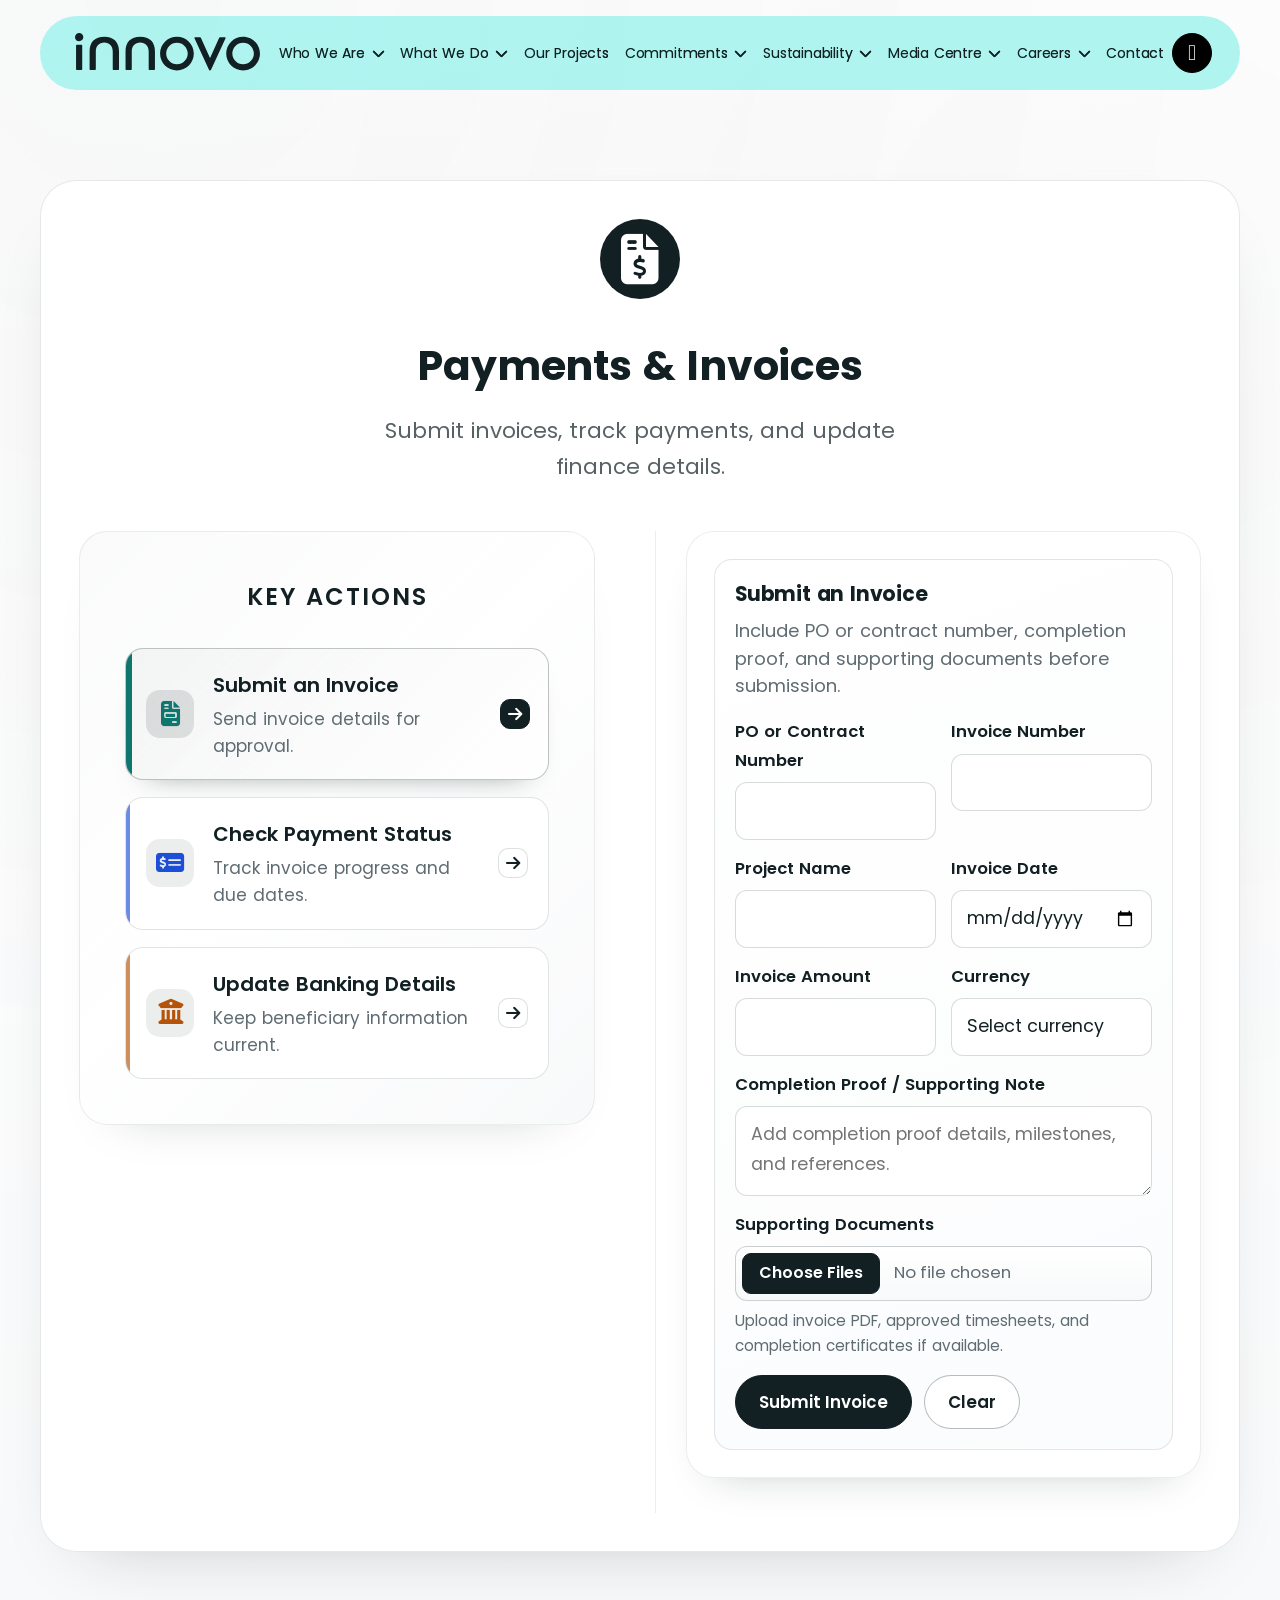
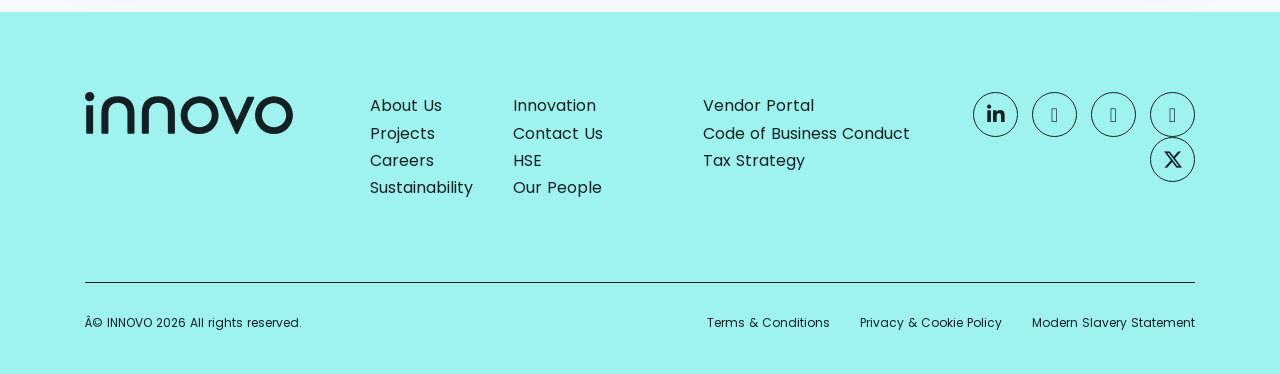
==== commit 80d3164d: "Add files via upload" ====
--- a/payments-invoices.html
+++ b/payments-invoices.html
@@ -14,8 +14,8 @@
 <link rel="shortcut icon" href="./assets/img/favicon.ico">
 <link rel="stylesheet" href="./assets/css/plugins.min.css">
 <link rel="stylesheet" href="./assets/css/style.min.css?=v2526551">
-<link rel="stylesheet" href="./assets/css/global.min.css?v=251548">
-<link rel="stylesheet" href="./assets/css/portal-overrides.css?v=20260225">
+<link rel="stylesheet" href="./assets/css/global.min.css?v=251548">
+<link rel="stylesheet" href="./assets/css/portal-overrides.css?v=20260310">
 
 <link rel="canonical" href="https://www.innovogroup.com/">
 
@@ -979,6 +979,51 @@
 
             .buttons-wrapper {
                 grid-template-columns: 1fr;
+            }
+        }
+
+        /* ===== 577–767 px (portrait tablets & large phones) ===== */
+        @media (min-width: 577px) and (max-width: 767px) {
+            .form-grid {
+                grid-template-columns: 1fr;
+                gap: 0.65rem;
+            }
+
+            .portal-input,
+            .portal-select,
+            .portal-textarea {
+                font-size: 16px;
+                min-height: 48px;
+            }
+
+            .portal-textarea {
+                min-height: 90px;
+            }
+
+            .form-actions {
+                flex-direction: column;
+            }
+
+            .btn-submit,
+            .btn-clear {
+                width: 100%;
+                justify-content: center;
+            }
+
+            .action-link {
+                grid-template-columns: auto 1fr;
+                padding: 0.85rem 0.9rem;
+                gap: 0.75rem;
+            }
+
+            .action-link .instruction-icon {
+                width: 36px;
+                height: 36px;
+                font-size: 1.05rem;
+            }
+
+            .action-arrow {
+                display: none;
             }
         }
 
@@ -1468,5 +1513,5 @@
 </html>
 
 
-
-
+
+
--- a/assets/css/style.min.css
+++ b/assets/css/style.min.css
@@ -0,0 +1 @@
+﻿@import"https://fonts.googleapis.com/css2?family=Manrope:wght@400;500;700";:root,[data-bs-theme=light]{--bs-gray-100: #fefefe;--bs-gray-200: #f6f7f9;--bs-gray-300: #cacaca;--bs-gray-400: #aab0bc;--bs-gray-500: #959ca9;--bs-gray-600: #60697b;--bs-gray-700: #2f353a;--bs-gray-800: #21262c;--bs-gray-900: #1e2228;--bs-blue: #3f78e0;--bs-sky: #5eb9f0;--bs-purple: #747ed1;--bs-grape: #605dba;--bs-violet: #a07cc5;--bs-pink: #d16b86;--bs-fuchsia: #e668b3;--bs-red: #e2626b;--bs-orange: #f78b77;--bs-yellow: #fab758;--bs-green: #45c4a0;--bs-leaf: #7cb798;--bs-aqua: #54a8c7;--bs-navy: #343f52;--bs-ash: #9499a3;--bs-white: #fff;--bs-light: #fefefe;--bs-gray: #f6f7f9;--bs-dark: #262b32;--bs-primary: #122023;--bs-secondary: #9ef3ee;--bs-success: #45c4a0;--bs-info: #54a8c7;--bs-warning: #fab758;--bs-danger: #e2626b;--bs-blue-rgb: 63, 120, 224;--bs-sky-rgb: 94, 185, 240;--bs-purple-rgb: 116, 126, 209;--bs-grape-rgb: 96, 93, 186;--bs-violet-rgb: 160, 124, 197;--bs-pink-rgb: 209, 107, 134;--bs-fuchsia-rgb: 230, 104, 179;--bs-red-rgb: 226, 98, 107;--bs-orange-rgb: 247, 139, 119;--bs-yellow-rgb: 250, 183, 88;--bs-green-rgb: 69, 196, 160;--bs-leaf-rgb: 124, 183, 152;--bs-aqua-rgb: 84, 168, 199;--bs-navy-rgb: 52, 63, 82;--bs-ash-rgb: 148, 153, 163;--bs-white-rgb: 255, 255, 255;--bs-light-rgb: 254, 254, 254;--bs-gray-rgb: 246, 247, 249;--bs-dark-rgb: 38, 43, 50;--bs-primary-rgb: 18, 32, 35;--bs-secondary-rgb: 158, 243, 238;--bs-success-rgb: 69, 196, 160;--bs-info-rgb: 84, 168, 199;--bs-warning-rgb: 250, 183, 88;--bs-danger-rgb: 226, 98, 107;--bs-primary-text-emphasis: #2c549d;--bs-secondary-text-emphasis: #777b84;--bs-success-text-emphasis: #308970;--bs-info-text-emphasis: #3b768b;--bs-warning-text-emphasis: #af803e;--bs-danger-text-emphasis: #9e454b;--bs-light-text-emphasis: #b2b2b2;--bs-dark-text-emphasis: #1b1e23;--bs-primary-bg-subtle: #edf2fc;--bs-secondary-bg-subtle: #f7f7f9;--bs-success-bg-subtle: #edf9f6;--bs-info-bg-subtle: #eff7fa;--bs-warning-bg-subtle: #fff8ee;--bs-danger-bg-subtle: #fcf0f1;--bs-light-bg-subtle: #fbfbfc;--bs-dark-bg-subtle: #eaebec;--bs-soft-primary: #edf2fc;--bs-soft-blue: #edf2fc;--bs-soft-sky: #f0f8fe;--bs-soft-purple: #f2f3fb;--bs-soft-grape: #f0f0f8;--bs-soft-violet: #f6f3f9;--bs-soft-pink: #fbf1f4;--bs-soft-fuchsia: #fdf1f8;--bs-soft-red: #fcf0f1;--bs-soft-orange: #fef4f2;--bs-soft-yellow: #fff8ee;--bs-soft-green: #edf9f6;--bs-soft-leaf: #f3f8f5;--bs-soft-aqua: #eff7fa;--bs-soft-navy: #ecedef;--bs-soft-ash: #f5f5f6;--bs-soft-gray: rgba(164, 174, 198, 0.2);--bs-pale-primary: #e0e9fa;--bs-pale-blue: #e0e9fa;--bs-pale-sky: #e5f4fd;--bs-pale-purple: #e9eaf8;--bs-pale-grape: #e6e5f4;--bs-pale-violet: #f0eaf6;--bs-pale-pink: #f8e7ec;--bs-pale-fuchsia: #fbe7f3;--bs-pale-red: #fae6e7;--bs-pale-orange: #feece9;--bs-pale-yellow: #fef3e4;--bs-pale-green: #e1f6f0;--bs-pale-leaf: #eaf3ef;--bs-pale-aqua: #e4f1f6;--bs-pale-navy: #dfe0e3;--bs-pale-dark: #dcddde;--bs-pale-ash: rgba(164, 174, 198, 0.2);--bs-bullet-soft-primary: #dce7f9;--bs-bullet-soft-blue: #dce7f9;--bs-bullet-soft-sky: #e2f2fc;--bs-bullet-soft-purple: #e6e8f7;--bs-bullet-soft-grape: #e2e2f3;--bs-bullet-soft-violet: #eee7f5;--bs-bullet-soft-pink: #f7e4e9;--bs-bullet-soft-fuchsia: #fbe4f1;--bs-bullet-soft-red: #fae3e4;--bs-bullet-soft-orange: #feeae7;--bs-bullet-soft-yellow: #feeed9;--bs-bullet-soft-green: #def4ee;--bs-bullet-soft-leaf: #e7f2ec;--bs-bullet-soft-aqua: #e0eff5;--bs-bullet-soft-navy: #dadce0;--bs-bullet-soft-ash: #ecedee;--bs-icon-fill-primary: #8caeec;--bs-icon-fill-blue: #8caeec;--bs-icon-fill-sky: #9ed5f6;--bs-icon-fill-purple: #acb2e3;--bs-icon-fill-grape: #a09ed6;--bs-icon-fill-violet: #c6b0dc;--bs-icon-fill-pink: #e3a6b6;--bs-icon-fill-fuchsia: #f0a4d1;--bs-icon-fill-red: #eea1a6;--bs-icon-fill-orange: #fab9ad;--bs-icon-fill-yellow: #fcd49b;--bs-icon-fill-green: #8fdcc6;--bs-icon-fill-leaf: #b0d4c1;--bs-icon-fill-aqua: #98cbdd;--bs-icon-fill-navy: #858c97;--bs-icon-fill-ash: #bfc2c8;--bs-icon-solid-fill-primary: #b2c9f3;--bs-icon-solid-fill-blue: #b2c9f3;--bs-icon-solid-fill-sky: #bfe3f9;--bs-icon-solid-fill-purple: #c7cbed;--bs-icon-solid-fill-grape: #bfbee3;--bs-icon-solid-fill-violet: #d9cbe8;--bs-icon-solid-fill-pink: #edc4cf;--bs-icon-solid-fill-fuchsia: #f5c3e1;--bs-icon-solid-fill-red: #f3c0c4;--bs-icon-solid-fill-orange: #fcd1c9;--bs-icon-solid-fill-yellow: #fde2bc;--bs-icon-solid-fill-green: #b5e7d9;--bs-icon-solid-fill-leaf: #cbe2d6;--bs-icon-solid-fill-aqua: #bbdce9;--bs-icon-solid-fill-navy: #aeb2ba;--bs-icon-solid-fill-ash: #d4d6da;--bs-border-soft-primary: #c5d7f6;--bs-border-soft-blue: #c5d7f6;--bs-border-soft-sky: #cfeafb;--bs-border-soft-purple: #d5d8f1;--bs-border-soft-grape: #cfceea;--bs-border-soft-violet: #e3d8ee;--bs-border-soft-pink: #f1d3db;--bs-border-soft-fuchsia: #f8d2e8;--bs-border-soft-red: #f6d0d3;--bs-border-soft-orange: #fddcd6;--bs-border-soft-yellow: #fee9cd;--bs-border-soft-green: #c7ede3;--bs-border-soft-leaf: #d8e9e0;--bs-border-soft-aqua: #cce5ee;--bs-border-soft-navy: #c2c5cb;--bs-border-soft-ash: #dfe0e3;--bs-border-subtle-primary: #c5d7f6;--bs-border-subtle-secondary: #e6e7eb;--bs-border-subtle-success: #c7ede3;--bs-border-subtle-info: #cce5ee;--bs-border-subtle-warning: #fee9cd;--bs-border-subtle-danger: #f6d0d3;--bs-border-subtle-light: #f6f7f9;--bs-border-subtle-dark: #bebfc2;--bs-white-rgb: 255, 255, 255;--bs-black-rgb: 0, 0, 0;--bs-font-sans-serif: "Manrope", sans-serif;--bs-font-monospace: SFMono-Regular, Menlo, Monaco, Consolas, "Liberation Mono", "Courier New", monospace;--bs-gradient: linear-gradient(180deg, rgba(255, 255, 255, 0.15), rgba(255, 255, 255, 0));--bs-root-font-size: 20px;--bs-body-font-family: var(--bs-font-sans-serif);--bs-body-font-size: 0.8rem;--bs-body-font-weight: 500;--bs-body-line-height: 1.7;--bs-body-color: #60697b;--bs-body-color-rgb: 96, 105, 123;--bs-body-bg: #fefefe;--bs-body-bg-rgb: 254, 254, 254;--bs-emphasis-color: #000;--bs-emphasis-color-rgb: 0, 0, 0;--bs-secondary-color: rgba(96, 105, 123, 0.75);--bs-secondary-color-rgb: 96, 105, 123;--bs-secondary-bg: #f6f7f9;--bs-secondary-bg-rgb: 246, 247, 249;--bs-tertiary-color: rgba(96, 105, 123, 0.5);--bs-tertiary-color-rgb: 96, 105, 123;--bs-tertiary-bg: #fefefe;--bs-tertiary-bg-rgb: 254, 254, 254;--bs-heading-color: #343f52;--bs-link-color: #3f78e0;--bs-link-color-rgb: 63, 120, 224;--bs-link-decoration: none;--bs-link-hover-color: #3f78e0;--bs-link-hover-color-rgb: 63, 120, 224;--bs-code-color: #60697b;--bs-highlight-bg: #fef1de;--bs-border-width: 1px;--bs-border-style: solid;--bs-border-color: #cacaca;--bs-border-color-translucent: rgba(0, 0, 0, 0.175);--bs-border-radius: 0.4rem;--bs-border-radius-sm: 0.2rem;--bs-border-radius-lg: 0.4rem;--bs-border-radius-xl: 0.8rem;--bs-border-radius-xxl: 2rem;--bs-border-radius-2xl: var(--bs-border-radius-xxl);--bs-border-radius-pill: 50rem;--bs-box-shadow: 0rem 0rem 1.25rem rgba(30, 34, 40, 0.04);--bs-box-shadow-sm: 0rem 0.25rem 0.75rem rgba(30, 34, 40, 0.02);--bs-box-shadow-lg: 0rem 0.25rem 1.75rem rgba(30, 34, 40, 0.07);--bs-box-shadow-inset: inset 0 1px 2px rgba(0, 0, 0, 0.075);--bs-focus-ring-width: 0.25rem;--bs-focus-ring-opacity: 0.25;--bs-focus-ring-color: rgba(63, 120, 224, 0.25);--bs-form-valid-color: #198754;--bs-form-valid-border-color: #198754;--bs-form-invalid-color: #dc3545;--bs-form-invalid-border-color: #dc3545}*,*::before,*::after{box-sizing:border-box}:root{font-size:var(--bs-root-font-size)}body{margin:0;font-family:var(--bs-body-font-family);font-size:var(--bs-body-font-size);font-weight:var(--bs-body-font-weight);line-height:var(--bs-body-line-height);color:var(--bs-body-color);text-align:var(--bs-body-text-align);background-color:var(--bs-body-bg);-webkit-text-size-adjust:100%;-webkit-tap-highlight-color:rgba(0,0,0,0)}hr{margin:4.5rem 0;color:rgba(164,174,198,.2);border:0;border-top:var(--bs-border-width) solid;opacity:1}h6,.h6,h5,.h5,h4,.h4,h3,.h3,h2,.h2,h1,.h1{margin-top:0;margin-bottom:.5rem;font-weight:700;line-height:1.2;color:var(--bs-heading-color)}h1,.h1{font-size:calc(1.27rem + .24vw)}@media(min-width: 1200px){h1,.h1{font-size:1.45rem}}h2,.h2{font-size:calc(1.255rem + .06vw)}@media(min-width: 1200px){h2,.h2{font-size:1.3rem}}h3,.h3{font-size:1.1rem}h4,.h4{font-size:.95rem}h5,.h5{font-size:.9rem}h6,.h6{font-size:.85rem}p{margin-top:0;margin-bottom:1rem}abbr[title]{-webkit-text-decoration:underline dotted;text-decoration:underline dotted;cursor:help;-webkit-text-decoration-skip-ink:none;text-decoration-skip-ink:none}address{margin-bottom:1rem;font-style:normal;line-height:inherit}ol,ul{padding-left:2rem}ol,ul,dl{margin-top:0;margin-bottom:1rem}ol ol,ul ul,ol ul,ul ol{margin-bottom:0}dt{font-weight:700}dd{margin-bottom:.5rem;margin-left:0}blockquote{margin:0 0 1rem}b,strong{font-weight:bolder}small,.small{font-size:.6rem}mark,.mark{padding:.05rem .4rem .2rem;background-color:var(--bs-highlight-bg)}sub,sup{position:relative;font-size:.75em;line-height:0;vertical-align:baseline}sub{bottom:-0.25em}sup{top:-0.5em}a{color:rgba(var(--bs-link-color-rgb), var(--bs-link-opacity, 1));text-decoration:none}a:hover{--bs-link-color-rgb: var(--bs-link-hover-color-rgb)}a:not([href]):not([class]),a:not([href]):not([class]):hover{color:inherit;text-decoration:none}pre,code,kbd,samp{font-family:var(--bs-font-monospace);font-size:1em}pre{display:block;margin-top:0;margin-bottom:1rem;overflow:auto;font-size:.65rem;color:#273444}pre code{font-size:inherit;color:inherit;word-break:normal}code{font-size:.65rem;color:var(--bs-code-color);word-wrap:break-word}a>code{color:inherit}kbd{padding:.1875rem .375rem;font-size:.65rem;color:#60697b;background-color:var(--bs-body-color);border-radius:.2rem}kbd kbd{padding:0;font-size:1em}figure{margin:0 0 1rem}img,svg{vertical-align:middle}table{caption-side:bottom;border-collapse:collapse}caption{padding-top:.9rem;padding-bottom:.9rem;color:#aab0bc;text-align:left}th{text-align:inherit;text-align:-webkit-match-parent}thead,tbody,tfoot,tr,td,th{border-color:inherit;border-style:solid;border-width:0}label{display:inline-block}button{border-radius:0}button:focus:not(:focus-visible){outline:0}input,button,select,optgroup,textarea{margin:0;font-family:inherit;font-size:inherit;line-height:inherit}button,select{text-transform:none}[role=button]{cursor:pointer}select{word-wrap:normal}select:disabled{opacity:1}[list]:not([type=date]):not([type=datetime-local]):not([type=month]):not([type=week]):not([type=time])::-webkit-calendar-picker-indicator{display:none !important}button,[type=button],[type=reset],[type=submit]{-webkit-appearance:button}button:not(:disabled),[type=button]:not(:disabled),[type=reset]:not(:disabled),[type=submit]:not(:disabled){cursor:pointer}::-moz-focus-inner{padding:0;border-style:none}textarea{resize:vertical}fieldset{min-width:0;padding:0;margin:0;border:0}legend{float:left;width:100%;padding:0;margin-bottom:.5rem;font-size:calc(1.275rem + .3vw);line-height:inherit}@media(min-width: 1200px){legend{font-size:1.5rem}}legend+*{clear:left}::-webkit-datetime-edit-fields-wrapper,::-webkit-datetime-edit-text,::-webkit-datetime-edit-minute,::-webkit-datetime-edit-hour-field,::-webkit-datetime-edit-day-field,::-webkit-datetime-edit-month-field,::-webkit-datetime-edit-year-field{padding:0}::-webkit-inner-spin-button{height:auto}[type=search]{-webkit-appearance:textfield;outline-offset:-2px}::-webkit-search-decoration{-webkit-appearance:none}::-webkit-color-swatch-wrapper{padding:0}::file-selector-button{font:inherit;-webkit-appearance:button}output{display:inline-block}iframe{border:0}summary{display:list-item;cursor:pointer}progress{vertical-align:baseline}[hidden]{display:none !important}.lead{font-size:.9rem;font-weight:500}.display-1{font-size:calc(1.365rem + 1.38vw);font-weight:700;line-height:1.2}@media(min-width: 1200px){.display-1{font-size:2.4rem}}.display-2{font-size:calc(1.345rem + 1.14vw);font-weight:700;line-height:1.2}@media(min-width: 1200px){.display-2{font-size:2.2rem}}.display-3{font-size:calc(1.325rem + .9vw);font-weight:700;line-height:1.2}@media(min-width: 1200px){.display-3{font-size:2rem}}.display-4{font-size:calc(1.305rem + .66vw);font-weight:700;line-height:1.2}@media(min-width: 1200px){.display-4{font-size:1.8rem}}.display-5{font-size:calc(1.285rem + .42vw);font-weight:700;line-height:1.2}@media(min-width: 1200px){.display-5{font-size:1.6rem}}.display-6{font-size:calc(1.265rem + .18vw);font-weight:700;line-height:1.2}@media(min-width: 1200px){.display-6{font-size:1.4rem}}.list-unstyled{padding-left:0;list-style:none}.list-inline{padding-left:0;list-style:none}.list-inline-item{display:inline-block}.list-inline-item:not(:last-child){margin-right:.5rem}.initialism{font-size:.6rem;text-transform:uppercase}.blockquote{margin-bottom:1rem;font-size:.85rem}.blockquote>:last-child{margin-bottom:0}.blockquote-footer{margin-top:-1rem;margin-bottom:1rem;font-size:.6rem;color:#aab0bc}.blockquote-footer::before{content:"— "}.img-fluid{max-width:100%;height:auto}.img-thumbnail{padding:.25rem;background-color:var(--bs-body-bg);border:var(--bs-border-width) solid var(--bs-border-color);border-radius:var(--bs-border-radius);box-shadow:var(--bs-box-shadow-sm);max-width:100%;height:auto}.figure{display:inline-block}.figure-img{margin-bottom:.5rem;line-height:1}.figure-caption{font-size:.6rem;color:var(--bs-secondary-color)}.container,.container-fluid,.container-xxl,.container-xl,.container-lg,.container-md,.container-sm{--bs-gutter-x: 1.5rem;--bs-gutter-y: 0;width:100%;padding-right:calc(var(--bs-gutter-x)*.5);padding-left:calc(var(--bs-gutter-x)*.5);margin-right:auto;margin-left:auto}@media(min-width: 576px){.container-sm,.container{max-width:540px}}@media(min-width: 768px){.container-md,.container-sm,.container{max-width:720px}}@media(min-width: 992px){.container-lg,.container-md,.container-sm,.container{max-width:960px}}@media(min-width: 1200px){.container-xl,.container-lg,.container-md,.container-sm,.container{max-width:1140px}}@media(min-width: 1400px){.container-xxl,.container-xl,.container-lg,.container-md,.container-sm,.container{max-width:1320px}}:root{--bs-breakpoint-xs: 0;--bs-breakpoint-sm: 576px;--bs-breakpoint-md: 768px;--bs-breakpoint-lg: 992px;--bs-breakpoint-xl: 1200px;--bs-breakpoint-xxl: 1400px}.row{--bs-gutter-x: 1.5rem;--bs-gutter-y: 0;display:flex;flex-wrap:wrap;margin-top:calc(-1*var(--bs-gutter-y));margin-right:calc(-0.5*var(--bs-gutter-x));margin-left:calc(-0.5*var(--bs-gutter-x))}.row>*{flex-shrink:0;width:100%;max-width:100%;padding-right:calc(var(--bs-gutter-x)*.5);padding-left:calc(var(--bs-gutter-x)*.5);margin-top:var(--bs-gutter-y)}.col{flex:1 0 0%}.row-cols-auto>*{flex:0 0 auto;width:auto}.row-cols-1>*{flex:0 0 auto;width:100%}.row-cols-2>*{flex:0 0 auto;width:50%}.row-cols-3>*{flex:0 0 auto;width:33.3333333333%}.row-cols-4>*{flex:0 0 auto;width:25%}.row-cols-5>*{flex:0 0 auto;width:20%}.row-cols-6>*{flex:0 0 auto;width:16.6666666667%}.row-cols-7>*{flex:0 0 auto;width:14.2857142857%}.row-cols-8>*{flex:0 0 auto;width:12.5%}.row-cols-9>*{flex:0 0 auto;width:11.1111111111%}.row-cols-10>*{flex:0 0 auto;width:10%}.row-cols-11>*{flex:0 0 auto;width:9.0909090909%}.row-cols-12>*{flex:0 0 auto;width:8.3333333333%}.col-auto{flex:0 0 auto;width:auto}.col-1{flex:0 0 auto;width:8.33333333%}.col-2{flex:0 0 auto;width:16.66666667%}.col-3{flex:0 0 auto;width:25%}.col-4{flex:0 0 auto;width:33.33333333%}.col-5{flex:0 0 auto;width:41.66666667%}.col-6{flex:0 0 auto;width:50%}.col-7{flex:0 0 auto;width:58.33333333%}.col-8{flex:0 0 auto;width:66.66666667%}.col-9{flex:0 0 auto;width:75%}.col-10{flex:0 0 auto;width:83.33333333%}.col-11{flex:0 0 auto;width:91.66666667%}.col-12{flex:0 0 auto;width:100%}.offset-1{margin-left:8.33333333%}.offset-2{margin-left:16.66666667%}.offset-3{margin-left:25%}.offset-4{margin-left:33.33333333%}.offset-5{margin-left:41.66666667%}.offset-6{margin-left:50%}.offset-7{margin-left:58.33333333%}.offset-8{margin-left:66.66666667%}.offset-9{margin-left:75%}.offset-10{margin-left:83.33333333%}.offset-11{margin-left:91.66666667%}.g-0,.gx-0{--bs-gutter-x: 0}.g-0,.gy-0{--bs-gutter-y: 0}.g-1,.gx-1{--bs-gutter-x: 0.25rem}.g-1,.gy-1{--bs-gutter-y: 0.25rem}.g-2,.gx-2{--bs-gutter-x: 0.5rem}.g-2,.gy-2{--bs-gutter-y: 0.5rem}.g-3,.gx-3{--bs-gutter-x: 0.75rem}.g-3,.gy-3{--bs-gutter-y: 0.75rem}.g-4,.gx-4{--bs-gutter-x: 1rem}.g-4,.gy-4{--bs-gutter-y: 1rem}.g-5,.gx-5{--bs-gutter-x: 1.25rem}.g-5,.gy-5{--bs-gutter-y: 1.25rem}.g-6,.gx-6{--bs-gutter-x: 1.5rem}.g-6,.gy-6{--bs-gutter-y: 1.5rem}.g-7,.gx-7{--bs-gutter-x: 1.75rem}.g-7,.gy-7{--bs-gutter-y: 1.75rem}.g-8,.gx-8{--bs-gutter-x: 2rem}.g-8,.gy-8{--bs-gutter-y: 2rem}.g-9,.gx-9{--bs-gutter-x: 2.25rem}.g-9,.gy-9{--bs-gutter-y: 2.25rem}.g-10,.gx-10{--bs-gutter-x: 2.5rem}.g-10,.gy-10{--bs-gutter-y: 2.5rem}.g-11,.gx-11{--bs-gutter-x: 3rem}.g-11,.gy-11{--bs-gutter-y: 3rem}.g-12,.gx-12{--bs-gutter-x: 3.5rem}.g-12,.gy-12{--bs-gutter-y: 3.5rem}.g-13,.gx-13{--bs-gutter-x: 4rem}.g-13,.gy-13{--bs-gutter-y: 4rem}.g-14,.gx-14{--bs-gutter-x: 4.5rem}.g-14,.gy-14{--bs-gutter-y: 4.5rem}.g-15,.gx-15{--bs-gutter-x: 5rem}.g-15,.gy-15{--bs-gutter-y: 5rem}.g-16,.gx-16{--bs-gutter-x: 6rem}.g-16,.gy-16{--bs-gutter-y: 6rem}.g-17,.gx-17{--bs-gutter-x: 7rem}.g-17,.gy-17{--bs-gutter-y: 7rem}.g-18,.gx-18{--bs-gutter-x: 8rem}.g-18,.gy-18{--bs-gutter-y: 8rem}.g-19,.gx-19{--bs-gutter-x: 9rem}.g-19,.gy-19{--bs-gutter-y: 9rem}.g-20,.gx-20{--bs-gutter-x: 10rem}.g-20,.gy-20{--bs-gutter-y: 10rem}.g-21,.gx-21{--bs-gutter-x: 12.5rem}.g-21,.gy-21{--bs-gutter-y: 12.5rem}.g-22,.gx-22{--bs-gutter-x: 15rem}.g-22,.gy-22{--bs-gutter-y: 15rem}.g-23,.gx-23{--bs-gutter-x: 17.5rem}.g-23,.gy-23{--bs-gutter-y: 17.5rem}.g-24,.gx-24{--bs-gutter-x: 20rem}.g-24,.gy-24{--bs-gutter-y: 20rem}.g-25,.gx-25{--bs-gutter-x: 22.5rem}.g-25,.gy-25{--bs-gutter-y: 22.5rem}@media(min-width: 576px){.col-sm{flex:1 0 0%}.row-cols-sm-auto>*{flex:0 0 auto;width:auto}.row-cols-sm-1>*{flex:0 0 auto;width:100%}.row-cols-sm-2>*{flex:0 0 auto;width:50%}.row-cols-sm-3>*{flex:0 0 auto;width:33.3333333333%}.row-cols-sm-4>*{flex:0 0 auto;width:25%}.row-cols-sm-5>*{flex:0 0 auto;width:20%}.row-cols-sm-6>*{flex:0 0 auto;width:16.6666666667%}.row-cols-sm-7>*{flex:0 0 auto;width:14.2857142857%}.row-cols-sm-8>*{flex:0 0 auto;width:12.5%}.row-cols-sm-9>*{flex:0 0 auto;width:11.1111111111%}.row-cols-sm-10>*{flex:0 0 auto;width:10%}.row-cols-sm-11>*{flex:0 0 auto;width:9.0909090909%}.row-cols-sm-12>*{flex:0 0 auto;width:8.3333333333%}.col-sm-auto{flex:0 0 auto;width:auto}.col-sm-1{flex:0 0 auto;width:8.33333333%}.col-sm-2{flex:0 0 auto;width:16.66666667%}.col-sm-3{flex:0 0 auto;width:25%}.col-sm-4{flex:0 0 auto;width:33.33333333%}.col-sm-5{flex:0 0 auto;width:41.66666667%}.col-sm-6{flex:0 0 auto;width:50%}.col-sm-7{flex:0 0 auto;width:58.33333333%}.col-sm-8{flex:0 0 auto;width:66.66666667%}.col-sm-9{flex:0 0 auto;width:75%}.col-sm-10{flex:0 0 auto;width:83.33333333%}.col-sm-11{flex:0 0 auto;width:91.66666667%}.col-sm-12{flex:0 0 auto;width:100%}.offset-sm-0{margin-left:0}.offset-sm-1{margin-left:8.33333333%}.offset-sm-2{margin-left:16.66666667%}.offset-sm-3{margin-left:25%}.offset-sm-4{margin-left:33.33333333%}.offset-sm-5{margin-left:41.66666667%}.offset-sm-6{margin-left:50%}.offset-sm-7{margin-left:58.33333333%}.offset-sm-8{margin-left:66.66666667%}.offset-sm-9{margin-left:75%}.offset-sm-10{margin-left:83.33333333%}.offset-sm-11{margin-left:91.66666667%}.g-sm-0,.gx-sm-0{--bs-gutter-x: 0}.g-sm-0,.gy-sm-0{--bs-gutter-y: 0}.g-sm-1,.gx-sm-1{--bs-gutter-x: 0.25rem}.g-sm-1,.gy-sm-1{--bs-gutter-y: 0.25rem}.g-sm-2,.gx-sm-2{--bs-gutter-x: 0.5rem}.g-sm-2,.gy-sm-2{--bs-gutter-y: 0.5rem}.g-sm-3,.gx-sm-3{--bs-gutter-x: 0.75rem}.g-sm-3,.gy-sm-3{--bs-gutter-y: 0.75rem}.g-sm-4,.gx-sm-4{--bs-gutter-x: 1rem}.g-sm-4,.gy-sm-4{--bs-gutter-y: 1rem}.g-sm-5,.gx-sm-5{--bs-gutter-x: 1.25rem}.g-sm-5,.gy-sm-5{--bs-gutter-y: 1.25rem}.g-sm-6,.gx-sm-6{--bs-gutter-x: 1.5rem}.g-sm-6,.gy-sm-6{--bs-gutter-y: 1.5rem}.g-sm-7,.gx-sm-7{--bs-gutter-x: 1.75rem}.g-sm-7,.gy-sm-7{--bs-gutter-y: 1.75rem}.g-sm-8,.gx-sm-8{--bs-gutter-x: 2rem}.g-sm-8,.gy-sm-8{--bs-gutter-y: 2rem}.g-sm-9,.gx-sm-9{--bs-gutter-x: 2.25rem}.g-sm-9,.gy-sm-9{--bs-gutter-y: 2.25rem}.g-sm-10,.gx-sm-10{--bs-gutter-x: 2.5rem}.g-sm-10,.gy-sm-10{--bs-gutter-y: 2.5rem}.g-sm-11,.gx-sm-11{--bs-gutter-x: 3rem}.g-sm-11,.gy-sm-11{--bs-gutter-y: 3rem}.g-sm-12,.gx-sm-12{--bs-gutter-x: 3.5rem}.g-sm-12,.gy-sm-12{--bs-gutter-y: 3.5rem}.g-sm-13,.gx-sm-13{--bs-gutter-x: 4rem}.g-sm-13,.gy-sm-13{--bs-gutter-y: 4rem}.g-sm-14,.gx-sm-14{--bs-gutter-x: 4.5rem}.g-sm-14,.gy-sm-14{--bs-gutter-y: 4.5rem}.g-sm-15,.gx-sm-15{--bs-gutter-x: 5rem}.g-sm-15,.gy-sm-15{--bs-gutter-y: 5rem}.g-sm-16,.gx-sm-16{--bs-gutter-x: 6rem}.g-sm-16,.gy-sm-16{--bs-gutter-y: 6rem}.g-sm-17,.gx-sm-17{--bs-gutter-x: 7rem}.g-sm-17,.gy-sm-17{--bs-gutter-y: 7rem}.g-sm-18,.gx-sm-18{--bs-gutter-x: 8rem}.g-sm-18,.gy-sm-18{--bs-gutter-y: 8rem}.g-sm-19,.gx-sm-19{--bs-gutter-x: 9rem}.g-sm-19,.gy-sm-19{--bs-gutter-y: 9rem}.g-sm-20,.gx-sm-20{--bs-gutter-x: 10rem}.g-sm-20,.gy-sm-20{--bs-gutter-y: 10rem}.g-sm-21,.gx-sm-21{--bs-gutter-x: 12.5rem}.g-sm-21,.gy-sm-21{--bs-gutter-y: 12.5rem}.g-sm-22,.gx-sm-22{--bs-gutter-x: 15rem}.g-sm-22,.gy-sm-22{--bs-gutter-y: 15rem}.g-sm-23,.gx-sm-23{--bs-gutter-x: 17.5rem}.g-sm-23,.gy-sm-23{--bs-gutter-y: 17.5rem}.g-sm-24,.gx-sm-24{--bs-gutter-x: 20rem}.g-sm-24,.gy-sm-24{--bs-gutter-y: 20rem}.g-sm-25,.gx-sm-25{--bs-gutter-x: 22.5rem}.g-sm-25,.gy-sm-25{--bs-gutter-y: 22.5rem}}@media(min-width: 768px){.col-md{flex:1 0 0%}.row-cols-md-auto>*{flex:0 0 auto;width:auto}.row-cols-md-1>*{flex:0 0 auto;width:100%}.row-cols-md-2>*{flex:0 0 auto;width:50%}.row-cols-md-3>*{flex:0 0 auto;width:33.3333333333%}.row-cols-md-4>*{flex:0 0 auto;width:25%}.row-cols-md-5>*{flex:0 0 auto;width:20%}.row-cols-md-6>*{flex:0 0 auto;width:16.6666666667%}.row-cols-md-7>*{flex:0 0 auto;width:14.2857142857%}.row-cols-md-8>*{flex:0 0 auto;width:12.5%}.row-cols-md-9>*{flex:0 0 auto;width:11.1111111111%}.row-cols-md-10>*{flex:0 0 auto;width:10%}.row-cols-md-11>*{flex:0 0 auto;width:9.0909090909%}.row-cols-md-12>*{flex:0 0 auto;width:8.3333333333%}.col-md-auto{flex:0 0 auto;width:auto}.col-md-1{flex:0 0 auto;width:8.33333333%}.col-md-2{flex:0 0 auto;width:16.66666667%}.col-md-3{flex:0 0 auto;width:25%}.col-md-4{flex:0 0 auto;width:33.33333333%}.col-md-5{flex:0 0 auto;width:41.66666667%}.col-md-6{flex:0 0 auto;width:50%}.col-md-7{flex:0 0 auto;width:58.33333333%}.col-md-8{flex:0 0 auto;width:66.66666667%}.col-md-9{flex:0 0 auto;width:75%}.col-md-10{flex:0 0 auto;width:83.33333333%}.col-md-11{flex:0 0 auto;width:91.66666667%}.col-md-12{flex:0 0 auto;width:100%}.offset-md-0{margin-left:0}.offset-md-1{margin-left:8.33333333%}.offset-md-2{margin-left:16.66666667%}.offset-md-3{margin-left:25%}.offset-md-4{margin-left:33.33333333%}.offset-md-5{margin-left:41.66666667%}.offset-md-6{margin-left:50%}.offset-md-7{margin-left:58.33333333%}.offset-md-8{margin-left:66.66666667%}.offset-md-9{margin-left:75%}.offset-md-10{margin-left:83.33333333%}.offset-md-11{margin-left:91.66666667%}.g-md-0,.gx-md-0{--bs-gutter-x: 0}.g-md-0,.gy-md-0{--bs-gutter-y: 0}.g-md-1,.gx-md-1{--bs-gutter-x: 0.25rem}.g-md-1,.gy-md-1{--bs-gutter-y: 0.25rem}.g-md-2,.gx-md-2{--bs-gutter-x: 0.5rem}.g-md-2,.gy-md-2{--bs-gutter-y: 0.5rem}.g-md-3,.gx-md-3{--bs-gutter-x: 0.75rem}.g-md-3,.gy-md-3{--bs-gutter-y: 0.75rem}.g-md-4,.gx-md-4{--bs-gutter-x: 1rem}.g-md-4,.gy-md-4{--bs-gutter-y: 1rem}.g-md-5,.gx-md-5{--bs-gutter-x: 1.25rem}.g-md-5,.gy-md-5{--bs-gutter-y: 1.25rem}.g-md-6,.gx-md-6{--bs-gutter-x: 1.5rem}.g-md-6,.gy-md-6{--bs-gutter-y: 1.5rem}.g-md-7,.gx-md-7{--bs-gutter-x: 1.75rem}.g-md-7,.gy-md-7{--bs-gutter-y: 1.75rem}.g-md-8,.gx-md-8{--bs-gutter-x: 2rem}.g-md-8,.gy-md-8{--bs-gutter-y: 2rem}.g-md-9,.gx-md-9{--bs-gutter-x: 2.25rem}.g-md-9,.gy-md-9{--bs-gutter-y: 2.25rem}.g-md-10,.gx-md-10{--bs-gutter-x: 2.5rem}.g-md-10,.gy-md-10{--bs-gutter-y: 2.5rem}.g-md-11,.gx-md-11{--bs-gutter-x: 3rem}.g-md-11,.gy-md-11{--bs-gutter-y: 3rem}.g-md-12,.gx-md-12{--bs-gutter-x: 3.5rem}.g-md-12,.gy-md-12{--bs-gutter-y: 3.5rem}.g-md-13,.gx-md-13{--bs-gutter-x: 4rem}.g-md-13,.gy-md-13{--bs-gutter-y: 4rem}.g-md-14,.gx-md-14{--bs-gutter-x: 4.5rem}.g-md-14,.gy-md-14{--bs-gutter-y: 4.5rem}.g-md-15,.gx-md-15{--bs-gutter-x: 5rem}.g-md-15,.gy-md-15{--bs-gutter-y: 5rem}.g-md-16,.gx-md-16{--bs-gutter-x: 6rem}.g-md-16,.gy-md-16{--bs-gutter-y: 6rem}.g-md-17,.gx-md-17{--bs-gutter-x: 7rem}.g-md-17,.gy-md-17{--bs-gutter-y: 7rem}.g-md-18,.gx-md-18{--bs-gutter-x: 8rem}.g-md-18,.gy-md-18{--bs-gutter-y: 8rem}.g-md-19,.gx-md-19{--bs-gutter-x: 9rem}.g-md-19,.gy-md-19{--bs-gutter-y: 9rem}.g-md-20,.gx-md-20{--bs-gutter-x: 10rem}.g-md-20,.gy-md-20{--bs-gutter-y: 10rem}.g-md-21,.gx-md-21{--bs-gutter-x: 12.5rem}.g-md-21,.gy-md-21{--bs-gutter-y: 12.5rem}.g-md-22,.gx-md-22{--bs-gutter-x: 15rem}.g-md-22,.gy-md-22{--bs-gutter-y: 15rem}.g-md-23,.gx-md-23{--bs-gutter-x: 17.5rem}.g-md-23,.gy-md-23{--bs-gutter-y: 17.5rem}.g-md-24,.gx-md-24{--bs-gutter-x: 20rem}.g-md-24,.gy-md-24{--bs-gutter-y: 20rem}.g-md-25,.gx-md-25{--bs-gutter-x: 22.5rem}.g-md-25,.gy-md-25{--bs-gutter-y: 22.5rem}}@media(min-width: 992px){.col-lg{flex:1 0 0%}.row-cols-lg-auto>*{flex:0 0 auto;width:auto}.row-cols-lg-1>*{flex:0 0 auto;width:100%}.row-cols-lg-2>*{flex:0 0 auto;width:50%}.row-cols-lg-3>*{flex:0 0 auto;width:33.3333333333%}.row-cols-lg-4>*{flex:0 0 auto;width:25%}.row-cols-lg-5>*{flex:0 0 auto;width:20%}.row-cols-lg-6>*{flex:0 0 auto;width:16.6666666667%}.row-cols-lg-7>*{flex:0 0 auto;width:14.2857142857%}.row-cols-lg-8>*{flex:0 0 auto;width:12.5%}.row-cols-lg-9>*{flex:0 0 auto;width:11.1111111111%}.row-cols-lg-10>*{flex:0 0 auto;width:10%}.row-cols-lg-11>*{flex:0 0 auto;width:9.0909090909%}.row-cols-lg-12>*{flex:0 0 auto;width:8.3333333333%}.col-lg-auto{flex:0 0 auto;width:auto}.col-lg-1{flex:0 0 auto;width:8.33333333%}.col-lg-2{flex:0 0 auto;width:16.66666667%}.col-lg-3{flex:0 0 auto;width:25%}.col-lg-4{flex:0 0 auto;width:33.33333333%}.col-lg-5{flex:0 0 auto;width:41.66666667%}.col-lg-6{flex:0 0 auto;width:50%}.col-lg-7{flex:0 0 auto;width:58.33333333%}.col-lg-8{flex:0 0 auto;width:66.66666667%}.col-lg-9{flex:0 0 auto;width:75%}.col-lg-10{flex:0 0 auto;width:83.33333333%}.col-lg-11{flex:0 0 auto;width:91.66666667%}.col-lg-12{flex:0 0 auto;width:100%}.offset-lg-0{margin-left:0}.offset-lg-1{margin-left:8.33333333%}.offset-lg-2{margin-left:16.66666667%}.offset-lg-3{margin-left:25%}.offset-lg-4{margin-left:33.33333333%}.offset-lg-5{margin-left:41.66666667%}.offset-lg-6{margin-left:50%}.offset-lg-7{margin-left:58.33333333%}.offset-lg-8{margin-left:66.66666667%}.offset-lg-9{margin-left:75%}.offset-lg-10{margin-left:83.33333333%}.offset-lg-11{margin-left:91.66666667%}.g-lg-0,.gx-lg-0{--bs-gutter-x: 0}.g-lg-0,.gy-lg-0{--bs-gutter-y: 0}.g-lg-1,.gx-lg-1{--bs-gutter-x: 0.25rem}.g-lg-1,.gy-lg-1{--bs-gutter-y: 0.25rem}.g-lg-2,.gx-lg-2{--bs-gutter-x: 0.5rem}.g-lg-2,.gy-lg-2{--bs-gutter-y: 0.5rem}.g-lg-3,.gx-lg-3{--bs-gutter-x: 0.75rem}.g-lg-3,.gy-lg-3{--bs-gutter-y: 0.75rem}.g-lg-4,.gx-lg-4{--bs-gutter-x: 1rem}.g-lg-4,.gy-lg-4{--bs-gutter-y: 1rem}.g-lg-5,.gx-lg-5{--bs-gutter-x: 1.25rem}.g-lg-5,.gy-lg-5{--bs-gutter-y: 1.25rem}.g-lg-6,.gx-lg-6{--bs-gutter-x: 1.5rem}.g-lg-6,.gy-lg-6{--bs-gutter-y: 1.5rem}.g-lg-7,.gx-lg-7{--bs-gutter-x: 1.75rem}.g-lg-7,.gy-lg-7{--bs-gutter-y: 1.75rem}.g-lg-8,.gx-lg-8{--bs-gutter-x: 2rem}.g-lg-8,.gy-lg-8{--bs-gutter-y: 2rem}.g-lg-9,.gx-lg-9{--bs-gutter-x: 2.25rem}.g-lg-9,.gy-lg-9{--bs-gutter-y: 2.25rem}.g-lg-10,.gx-lg-10{--bs-gutter-x: 2.5rem}.g-lg-10,.gy-lg-10{--bs-gutter-y: 2.5rem}.g-lg-11,.gx-lg-11{--bs-gutter-x: 3rem}.g-lg-11,.gy-lg-11{--bs-gutter-y: 3rem}.g-lg-12,.gx-lg-12{--bs-gutter-x: 3.5rem}.g-lg-12,.gy-lg-12{--bs-gutter-y: 3.5rem}.g-lg-13,.gx-lg-13{--bs-gutter-x: 4rem}.g-lg-13,.gy-lg-13{--bs-gutter-y: 4rem}.g-lg-14,.gx-lg-14{--bs-gutter-x: 4.5rem}.g-lg-14,.gy-lg-14{--bs-gutter-y: 4.5rem}.g-lg-15,.gx-lg-15{--bs-gutter-x: 5rem}.g-lg-15,.gy-lg-15{--bs-gutter-y: 5rem}.g-lg-16,.gx-lg-16{--bs-gutter-x: 6rem}.g-lg-16,.gy-lg-16{--bs-gutter-y: 6rem}.g-lg-17,.gx-lg-17{--bs-gutter-x: 7rem}.g-lg-17,.gy-lg-17{--bs-gutter-y: 7rem}.g-lg-18,.gx-lg-18{--bs-gutter-x: 8rem}.g-lg-18,.gy-lg-18{--bs-gutter-y: 8rem}.g-lg-19,.gx-lg-19{--bs-gutter-x: 9rem}.g-lg-19,.gy-lg-19{--bs-gutter-y: 9rem}.g-lg-20,.gx-lg-20{--bs-gutter-x: 10rem}.g-lg-20,.gy-lg-20{--bs-gutter-y: 10rem}.g-lg-21,.gx-lg-21{--bs-gutter-x: 12.5rem}.g-lg-21,.gy-lg-21{--bs-gutter-y: 12.5rem}.g-lg-22,.gx-lg-22{--bs-gutter-x: 15rem}.g-lg-22,.gy-lg-22{--bs-gutter-y: 15rem}.g-lg-23,.gx-lg-23{--bs-gutter-x: 17.5rem}.g-lg-23,.gy-lg-23{--bs-gutter-y: 17.5rem}.g-lg-24,.gx-lg-24{--bs-gutter-x: 20rem}.g-lg-24,.gy-lg-24{--bs-gutter-y: 20rem}.g-lg-25,.gx-lg-25{--bs-gutter-x: 22.5rem}.g-lg-25,.gy-lg-25{--bs-gutter-y: 22.5rem}}@media(min-width: 1200px){.col-xl{flex:1 0 0%}.row-cols-xl-auto>*{flex:0 0 auto;width:auto}.row-cols-xl-1>*{flex:0 0 auto;width:100%}.row-cols-xl-2>*{flex:0 0 auto;width:50%}.row-cols-xl-3>*{flex:0 0 auto;width:33.3333333333%}.row-cols-xl-4>*{flex:0 0 auto;width:25%}.row-cols-xl-5>*{flex:0 0 auto;width:20%}.row-cols-xl-6>*{flex:0 0 auto;width:16.6666666667%}.row-cols-xl-7>*{flex:0 0 auto;width:14.2857142857%}.row-cols-xl-8>*{flex:0 0 auto;width:12.5%}.row-cols-xl-9>*{flex:0 0 auto;width:11.1111111111%}.row-cols-xl-10>*{flex:0 0 auto;width:10%}.row-cols-xl-11>*{flex:0 0 auto;width:9.0909090909%}.row-cols-xl-12>*{flex:0 0 auto;width:8.3333333333%}.col-xl-auto{flex:0 0 auto;width:auto}.col-xl-1{flex:0 0 auto;width:8.33333333%}.col-xl-2{flex:0 0 auto;width:16.66666667%}.col-xl-3{flex:0 0 auto;width:25%}.col-xl-4{flex:0 0 auto;width:33.33333333%}.col-xl-5{flex:0 0 auto;width:41.66666667%}.col-xl-6{flex:0 0 auto;width:50%}.col-xl-7{flex:0 0 auto;width:58.33333333%}.col-xl-8{flex:0 0 auto;width:66.66666667%}.col-xl-9{flex:0 0 auto;width:75%}.col-xl-10{flex:0 0 auto;width:83.33333333%}.col-xl-11{flex:0 0 auto;width:91.66666667%}.col-xl-12{flex:0 0 auto;width:100%}.offset-xl-0{margin-left:0}.offset-xl-1{margin-left:8.33333333%}.offset-xl-2{margin-left:16.66666667%}.offset-xl-3{margin-left:25%}.offset-xl-4{margin-left:33.33333333%}.offset-xl-5{margin-left:41.66666667%}.offset-xl-6{margin-left:50%}.offset-xl-7{margin-left:58.33333333%}.offset-xl-8{margin-left:66.66666667%}.offset-xl-9{margin-left:75%}.offset-xl-10{margin-left:83.33333333%}.offset-xl-11{margin-left:91.66666667%}.g-xl-0,.gx-xl-0{--bs-gutter-x: 0}.g-xl-0,.gy-xl-0{--bs-gutter-y: 0}.g-xl-1,.gx-xl-1{--bs-gutter-x: 0.25rem}.g-xl-1,.gy-xl-1{--bs-gutter-y: 0.25rem}.g-xl-2,.gx-xl-2{--bs-gutter-x: 0.5rem}.g-xl-2,.gy-xl-2{--bs-gutter-y: 0.5rem}.g-xl-3,.gx-xl-3{--bs-gutter-x: 0.75rem}.g-xl-3,.gy-xl-3{--bs-gutter-y: 0.75rem}.g-xl-4,.gx-xl-4{--bs-gutter-x: 1rem}.g-xl-4,.gy-xl-4{--bs-gutter-y: 1rem}.g-xl-5,.gx-xl-5{--bs-gutter-x: 1.25rem}.g-xl-5,.gy-xl-5{--bs-gutter-y: 1.25rem}.g-xl-6,.gx-xl-6{--bs-gutter-x: 1.5rem}.g-xl-6,.gy-xl-6{--bs-gutter-y: 1.5rem}.g-xl-7,.gx-xl-7{--bs-gutter-x: 1.75rem}.g-xl-7,.gy-xl-7{--bs-gutter-y: 1.75rem}.g-xl-8,.gx-xl-8{--bs-gutter-x: 2rem}.g-xl-8,.gy-xl-8{--bs-gutter-y: 2rem}.g-xl-9,.gx-xl-9{--bs-gutter-x: 2.25rem}.g-xl-9,.gy-xl-9{--bs-gutter-y: 2.25rem}.g-xl-10,.gx-xl-10{--bs-gutter-x: 2.5rem}.g-xl-10,.gy-xl-10{--bs-gutter-y: 2.5rem}.g-xl-11,.gx-xl-11{--bs-gutter-x: 3rem}.g-xl-11,.gy-xl-11{--bs-gutter-y: 3rem}.g-xl-12,.gx-xl-12{--bs-gutter-x: 3.5rem}.g-xl-12,.gy-xl-12{--bs-gutter-y: 3.5rem}.g-xl-13,.gx-xl-13{--bs-gutter-x: 4rem}.g-xl-13,.gy-xl-13{--bs-gutter-y: 4rem}.g-xl-14,.gx-xl-14{--bs-gutter-x: 4.5rem}.g-xl-14,.gy-xl-14{--bs-gutter-y: 4.5rem}.g-xl-15,.gx-xl-15{--bs-gutter-x: 5rem}.g-xl-15,.gy-xl-15{--bs-gutter-y: 5rem}.g-xl-16,.gx-xl-16{--bs-gutter-x: 6rem}.g-xl-16,.gy-xl-16{--bs-gutter-y: 6rem}.g-xl-17,.gx-xl-17{--bs-gutter-x: 7rem}.g-xl-17,.gy-xl-17{--bs-gutter-y: 7rem}.g-xl-18,.gx-xl-18{--bs-gutter-x: 8rem}.g-xl-18,.gy-xl-18{--bs-gutter-y: 8rem}.g-xl-19,.gx-xl-19{--bs-gutter-x: 9rem}.g-xl-19,.gy-xl-19{--bs-gutter-y: 9rem}.g-xl-20,.gx-xl-20{--bs-gutter-x: 10rem}.g-xl-20,.gy-xl-20{--bs-gutter-y: 10rem}.g-xl-21,.gx-xl-21{--bs-gutter-x: 12.5rem}.g-xl-21,.gy-xl-21{--bs-gutter-y: 12.5rem}.g-xl-22,.gx-xl-22{--bs-gutter-x: 15rem}.g-xl-22,.gy-xl-22{--bs-gutter-y: 15rem}.g-xl-23,.gx-xl-23{--bs-gutter-x: 17.5rem}.g-xl-23,.gy-xl-23{--bs-gutter-y: 17.5rem}.g-xl-24,.gx-xl-24{--bs-gutter-x: 20rem}.g-xl-24,.gy-xl-24{--bs-gutter-y: 20rem}.g-xl-25,.gx-xl-25{--bs-gutter-x: 22.5rem}.g-xl-25,.gy-xl-25{--bs-gutter-y: 22.5rem}}@media(min-width: 1400px){.col-xxl{flex:1 0 0%}.row-cols-xxl-auto>*{flex:0 0 auto;width:auto}.row-cols-xxl-1>*{flex:0 0 auto;width:100%}.row-cols-xxl-2>*{flex:0 0 auto;width:50%}.row-cols-xxl-3>*{flex:0 0 auto;width:33.3333333333%}.row-cols-xxl-4>*{flex:0 0 auto;width:25%}.row-cols-xxl-5>*{flex:0 0 auto;width:20%}.row-cols-xxl-6>*{flex:0 0 auto;width:16.6666666667%}.row-cols-xxl-7>*{flex:0 0 auto;width:14.2857142857%}.row-cols-xxl-8>*{flex:0 0 auto;width:12.5%}.row-cols-xxl-9>*{flex:0 0 auto;width:11.1111111111%}.row-cols-xxl-10>*{flex:0 0 auto;width:10%}.row-cols-xxl-11>*{flex:0 0 auto;width:9.0909090909%}.row-cols-xxl-12>*{flex:0 0 auto;width:8.3333333333%}.col-xxl-auto{flex:0 0 auto;width:auto}.col-xxl-1{flex:0 0 auto;width:8.33333333%}.col-xxl-2{flex:0 0 auto;width:16.66666667%}.col-xxl-3{flex:0 0 auto;width:25%}.col-xxl-4{flex:0 0 auto;width:33.33333333%}.col-xxl-5{flex:0 0 auto;width:41.66666667%}.col-xxl-6{flex:0 0 auto;width:50%}.col-xxl-7{flex:0 0 auto;width:58.33333333%}.col-xxl-8{flex:0 0 auto;width:66.66666667%}.col-xxl-9{flex:0 0 auto;width:75%}.col-xxl-10{flex:0 0 auto;width:83.33333333%}.col-xxl-11{flex:0 0 auto;width:91.66666667%}.col-xxl-12{flex:0 0 auto;width:100%}.offset-xxl-0{margin-left:0}.offset-xxl-1{margin-left:8.33333333%}.offset-xxl-2{margin-left:16.66666667%}.offset-xxl-3{margin-left:25%}.offset-xxl-4{margin-left:33.33333333%}.offset-xxl-5{margin-left:41.66666667%}.offset-xxl-6{margin-left:50%}.offset-xxl-7{margin-left:58.33333333%}.offset-xxl-8{margin-left:66.66666667%}.offset-xxl-9{margin-left:75%}.offset-xxl-10{margin-left:83.33333333%}.offset-xxl-11{margin-left:91.66666667%}.g-xxl-0,.gx-xxl-0{--bs-gutter-x: 0}.g-xxl-0,.gy-xxl-0{--bs-gutter-y: 0}.g-xxl-1,.gx-xxl-1{--bs-gutter-x: 0.25rem}.g-xxl-1,.gy-xxl-1{--bs-gutter-y: 0.25rem}.g-xxl-2,.gx-xxl-2{--bs-gutter-x: 0.5rem}.g-xxl-2,.gy-xxl-2{--bs-gutter-y: 0.5rem}.g-xxl-3,.gx-xxl-3{--bs-gutter-x: 0.75rem}.g-xxl-3,.gy-xxl-3{--bs-gutter-y: 0.75rem}.g-xxl-4,.gx-xxl-4{--bs-gutter-x: 1rem}.g-xxl-4,.gy-xxl-4{--bs-gutter-y: 1rem}.g-xxl-5,.gx-xxl-5{--bs-gutter-x: 1.25rem}.g-xxl-5,.gy-xxl-5{--bs-gutter-y: 1.25rem}.g-xxl-6,.gx-xxl-6{--bs-gutter-x: 1.5rem}.g-xxl-6,.gy-xxl-6{--bs-gutter-y: 1.5rem}.g-xxl-7,.gx-xxl-7{--bs-gutter-x: 1.75rem}.g-xxl-7,.gy-xxl-7{--bs-gutter-y: 1.75rem}.g-xxl-8,.gx-xxl-8{--bs-gutter-x: 2rem}.g-xxl-8,.gy-xxl-8{--bs-gutter-y: 2rem}.g-xxl-9,.gx-xxl-9{--bs-gutter-x: 2.25rem}.g-xxl-9,.gy-xxl-9{--bs-gutter-y: 2.25rem}.g-xxl-10,.gx-xxl-10{--bs-gutter-x: 2.5rem}.g-xxl-10,.gy-xxl-10{--bs-gutter-y: 2.5rem}.g-xxl-11,.gx-xxl-11{--bs-gutter-x: 3rem}.g-xxl-11,.gy-xxl-11{--bs-gutter-y: 3rem}.g-xxl-12,.gx-xxl-12{--bs-gutter-x: 3.5rem}.g-xxl-12,.gy-xxl-12{--bs-gutter-y: 3.5rem}.g-xxl-13,.gx-xxl-13{--bs-gutter-x: 4rem}.g-xxl-13,.gy-xxl-13{--bs-gutter-y: 4rem}.g-xxl-14,.gx-xxl-14{--bs-gutter-x: 4.5rem}.g-xxl-14,.gy-xxl-14{--bs-gutter-y: 4.5rem}.g-xxl-15,.gx-xxl-15{--bs-gutter-x: 5rem}.g-xxl-15,.gy-xxl-15{--bs-gutter-y: 5rem}.g-xxl-16,.gx-xxl-16{--bs-gutter-x: 6rem}.g-xxl-16,.gy-xxl-16{--bs-gutter-y: 6rem}.g-xxl-17,.gx-xxl-17{--bs-gutter-x: 7rem}.g-xxl-17,.gy-xxl-17{--bs-gutter-y: 7rem}.g-xxl-18,.gx-xxl-18{--bs-gutter-x: 8rem}.g-xxl-18,.gy-xxl-18{--bs-gutter-y: 8rem}.g-xxl-19,.gx-xxl-19{--bs-gutter-x: 9rem}.g-xxl-19,.gy-xxl-19{--bs-gutter-y: 9rem}.g-xxl-20,.gx-xxl-20{--bs-gutter-x: 10rem}.g-xxl-20,.gy-xxl-20{--bs-gutter-y: 10rem}.g-xxl-21,.gx-xxl-21{--bs-gutter-x: 12.5rem}.g-xxl-21,.gy-xxl-21{--bs-gutter-y: 12.5rem}.g-xxl-22,.gx-xxl-22{--bs-gutter-x: 15rem}.g-xxl-22,.gy-xxl-22{--bs-gutter-y: 15rem}.g-xxl-23,.gx-xxl-23{--bs-gutter-x: 17.5rem}.g-xxl-23,.gy-xxl-23{--bs-gutter-y: 17.5rem}.g-xxl-24,.gx-xxl-24{--bs-gutter-x: 20rem}.g-xxl-24,.gy-xxl-24{--bs-gutter-y: 20rem}.g-xxl-25,.gx-xxl-25{--bs-gutter-x: 22.5rem}.g-xxl-25,.gy-xxl-25{--bs-gutter-y: 22.5rem}}.table{--bs-table-color-type: initial;--bs-table-bg-type: initial;--bs-table-color-state: initial;--bs-table-bg-state: initial;--bs-table-color: #60697b;--bs-table-bg: transparent;--bs-table-border-color: #edeff3;--bs-table-accent-bg: transparent;--bs-table-striped-color: #60697b;--bs-table-striped-bg: rgba(164, 174, 198, 0.07);--bs-table-active-color: #60697b;--bs-table-active-bg: rgba(164, 174, 198, 0.07);--bs-table-hover-color: #60697b;--bs-table-hover-bg: rgba(164, 174, 198, 0.07);width:100%;margin-bottom:1rem;vertical-align:top;border-color:var(--bs-table-border-color)}.table>:not(caption)>*>*{padding:.9rem .9rem;color:var(--bs-table-color-state, var(--bs-table-color-type, var(--bs-table-color)));background-color:var(--bs-table-bg);border-bottom-width:1px;box-shadow:inset 0 0 0 9999px var(--bs-table-bg-state, var(--bs-table-bg-type, var(--bs-table-accent-bg)))}.table>tbody{vertical-align:inherit}.table>thead{vertical-align:bottom}.table-group-divider{border-top:2px solid #edeff3}.caption-top{caption-side:top}.table-sm>:not(caption)>*>*{padding:.25rem .25rem}.table-bordered>:not(caption)>*{border-width:1px 0}.table-bordered>:not(caption)>*>*{border-width:0 1px}.table-borderless>:not(caption)>*>*{border-bottom-width:0}.table-borderless>:not(:first-child){border-top-width:0}.table-striped>tbody>tr:nth-of-type(odd)>*{--bs-table-color-type: var(--bs-table-striped-color);--bs-table-bg-type: var(--bs-table-striped-bg)}.table-striped-columns>:not(caption)>tr>:nth-child(even){--bs-table-color-type: var(--bs-table-striped-color);--bs-table-bg-type: var(--bs-table-striped-bg)}.table-active{--bs-table-color-state: var(--bs-table-active-color);--bs-table-bg-state: var(--bs-table-active-bg)}.table-hover>tbody>tr:hover>*{--bs-table-color-state: var(--bs-table-hover-color);--bs-table-bg-state: var(--bs-table-hover-bg)}.table-primary{--bs-table-color: #343f52;--bs-table-bg: #d9e4f9;--bs-table-border-color: #c9d4e8;--bs-table-striped-bg: #cdd8ed;--bs-table-striped-color: #343f52;--bs-table-active-bg: #cdd8ed;--bs-table-active-color: #343f52;--bs-table-hover-bg: #cdd8ed;--bs-table-hover-color: #343f52;color:var(--bs-table-color);border-color:var(--bs-table-border-color)}.table-secondary{--bs-table-color: #343f52;--bs-table-bg: #eeeff2;--bs-table-border-color: #dbdde2;--bs-table-striped-bg: #e1e3e7;--bs-table-striped-color: #343f52;--bs-table-active-bg: #e1e3e7;--bs-table-active-color: #343f52;--bs-table-hover-bg: #e1e3e7;--bs-table-hover-color: #343f52;color:var(--bs-table-color);border-color:var(--bs-table-border-color)}.table-success{--bs-table-color: #343f52;--bs-table-bg: #daf3ec;--bs-table-border-color: #c9e1dd;--bs-table-striped-bg: #cee6e1;--bs-table-striped-color: #343f52;--bs-table-active-bg: #cee6e1;--bs-table-active-color: #343f52;--bs-table-hover-bg: #cee6e1;--bs-table-hover-color: #343f52;color:var(--bs-table-color);border-color:var(--bs-table-border-color)}.table-info{--bs-table-color: #343f52;--bs-table-bg: #ddeef4;--bs-table-border-color: #ccdde4;--bs-table-striped-bg: #d1e2e9;--bs-table-striped-color: #343f52;--bs-table-active-bg: #d1e2e9;--bs-table-active-color: #343f52;--bs-table-hover-bg: #d1e2e9;--bs-table-hover-color: #343f52;color:var(--bs-table-color);border-color:var(--bs-table-border-color)}.table-warning{--bs-table-color: #343f52;--bs-table-bg: #fef1de;--bs-table-border-color: #eadfd0;--bs-table-striped-bg: #f0e5d4;--bs-table-striped-color: #343f52;--bs-table-active-bg: #f0e5d4;--bs-table-active-color: #343f52;--bs-table-hover-bg: #f0e5d4;--bs-table-hover-color: #343f52;color:var(--bs-table-color);border-color:var(--bs-table-border-color)}.table-danger{--bs-table-color: #343f52;--bs-table-bg: #f9e0e1;--bs-table-border-color: #e5d0d3;--bs-table-striped-bg: #ebd5d7;--bs-table-striped-color: #343f52;--bs-table-active-bg: #ebd5d7;--bs-table-active-color: #343f52;--bs-table-hover-bg: #ebd5d7;--bs-table-hover-color: #343f52;color:var(--bs-table-color);border-color:var(--bs-table-border-color)}.table-light{--bs-table-color: #343f52;--bs-table-bg: #fefefe;--bs-table-border-color: #eaebed;--bs-table-striped-bg: #f0f1f2;--bs-table-striped-color: #343f52;--bs-table-active-bg: #f0f1f2;--bs-table-active-color: #343f52;--bs-table-hover-bg: #f0f1f2;--bs-table-hover-color: #343f52;color:var(--bs-table-color);border-color:var(--bs-table-border-color)}.table-dark{--bs-table-color: #fff;--bs-table-bg: #262b32;--bs-table-border-color: #3c4047;--bs-table-striped-bg: #353a40;--bs-table-striped-color: #fff;--bs-table-active-bg: #353a40;--bs-table-active-color: #fff;--bs-table-hover-bg: #353a40;--bs-table-hover-color: #fff;color:var(--bs-table-color);border-color:var(--bs-table-border-color)}.table-responsive{overflow-x:auto;-webkit-overflow-scrolling:touch}@media(max-width: 575.98px){.table-responsive-sm{overflow-x:auto;-webkit-overflow-scrolling:touch}}@media(max-width: 767.98px){.table-responsive-md{overflow-x:auto;-webkit-overflow-scrolling:touch}}@media(max-width: 991.98px){.table-responsive-lg{overflow-x:auto;-webkit-overflow-scrolling:touch}}@media(max-width: 1199.98px){.table-responsive-xl{overflow-x:auto;-webkit-overflow-scrolling:touch}}@media(max-width: 1399.98px){.table-responsive-xxl{overflow-x:auto;-webkit-overflow-scrolling:touch}}.form-label{margin-bottom:.5rem;color:#959ca9}.col-form-label{padding-top:calc(.6rem + 1px);padding-bottom:calc(.6rem + 1px);margin-bottom:0;font-size:inherit;line-height:1.7;color:#959ca9}.col-form-label-lg{padding-top:calc(.65rem + 1px);padding-bottom:calc(.65rem + 1px);font-size:.85rem}.col-form-label-sm{padding-top:calc(.4rem + 1px);padding-bottom:calc(.4rem + 1px);font-size:.7rem}.form-text{margin-top:.25rem;font-size:.6rem;color:var(--bs-secondary-color)}.form-control{display:block;width:100%;padding:.6rem 1rem;font-size:.75rem;font-weight:500;line-height:1.7;color:#60697b;-webkit-appearance:none;-moz-appearance:none;appearance:none;background-color:var(--bs-body-bg);background-clip:padding-box;border:1px solid rgba(8,60,130,.07);border-radius:.4rem;box-shadow:0rem 0rem 1.25rem rgba(30,34,40,.04);transition:border-color .15s ease-in-out,box-shadow .15s ease-in-out}@media(prefers-reduced-motion: reduce){.form-control{transition:none}}.form-control[type=file]{overflow:hidden}.form-control[type=file]:not(:disabled):not([readonly]){cursor:pointer}.form-control:focus{color:#60697b;background-color:var(--bs-body-bg);border-color:#9fbcf0;outline:0;box-shadow:0rem 0rem 1.25rem rgba(30,34,40,.04),unset}.form-control::-webkit-date-and-time-value{min-width:85px;height:1.7em;margin:0}.form-control::-webkit-datetime-edit{display:block;padding:0}.form-control::-moz-placeholder{color:#959ca9;opacity:1}.form-control::placeholder{color:#959ca9;opacity:1}.form-control:disabled{background-color:var(--bs-secondary-bg);opacity:1}.form-control::file-selector-button{padding:.6rem 1rem;margin:-0.6rem -1rem;-webkit-margin-end:1rem;margin-inline-end:1rem;color:#60697b;background-color:var(--bs-tertiary-bg);pointer-events:none;border-color:inherit;border-style:solid;border-width:0;border-inline-end-width:1px;border-radius:0;transition:all .2s ease-in-out}@media(prefers-reduced-motion: reduce){.form-control::file-selector-button{transition:none}}.form-control:hover:not(:disabled):not([readonly])::file-selector-button{background-color:var(--bs-secondary-bg)}.form-control-plaintext{display:block;width:100%;padding:.6rem 0;margin-bottom:0;line-height:1.7;color:var(--bs-body-color);background-color:rgba(0,0,0,0);border:solid rgba(0,0,0,0);border-width:1px 0}.form-control-plaintext:focus{outline:0}.form-control-plaintext.form-control-sm,.form-control-plaintext.form-control-lg{padding-right:0;padding-left:0}.form-control-sm{min-height:calc(1.7em + .8rem + 2px);padding:.4rem .6rem;font-size:.7rem;border-radius:.4rem}.form-control-sm::file-selector-button{padding:.4rem .6rem;margin:-0.4rem -0.6rem;-webkit-margin-end:.6rem;margin-inline-end:.6rem}.form-control-lg{min-height:calc(1.7em + 1.3rem + 2px);padding:.65rem 1.4rem;font-size:.85rem;border-radius:.4rem}.form-control-lg::file-selector-button{padding:.65rem 1.4rem;margin:-0.65rem -1.4rem;-webkit-margin-end:1.4rem;margin-inline-end:1.4rem}textarea.form-control{min-height:calc(1.7em + 1.2rem + 2px)}textarea.form-control-sm{min-height:calc(1.7em + .8rem + 2px)}textarea.form-control-lg{min-height:calc(1.7em + 1.3rem + 2px)}.form-control-color{width:3rem;height:calc(1.7em + 1.2rem + 2px);padding:.6rem}.form-control-color:not(:disabled):not([readonly]){cursor:pointer}.form-control-color::-moz-color-swatch{border:0 !important;border-radius:.4rem}.form-control-color::-webkit-color-swatch{border:0 !important;border-radius:.4rem}.form-control-color.form-control-sm{height:calc(1.7em + .8rem + 2px)}.form-control-color.form-control-lg{height:calc(1.7em + 1.3rem + 2px)}.form-select{--bs-form-select-bg-img: url("data:image/svg+xml,%3Csvg version='1.1' xmlns='http://www.w3.org/2000/svg' width='32' height='32' viewBox='0 0 32 32'%3E%3Cpath fill='%2360697b' d='M22.667 12.227c-0.241-0.24-0.573-0.388-0.94-0.388s-0.699 0.148-0.94 0.388l0-0-4.787 4.72-4.72-4.72c-0.241-0.24-0.573-0.388-0.94-0.388s-0.699 0.148-0.94 0.388l0-0c-0.244 0.242-0.394 0.577-0.394 0.947s0.151 0.705 0.394 0.947l5.653 5.653c0.242 0.244 0.577 0.394 0.947 0.394s0.705-0.151 0.947-0.394l0-0 5.72-5.653c0.244-0.242 0.394-0.577 0.394-0.947s-0.151-0.705-0.394-0.947l-0-0z'%3E%3C/path%3E%3C/svg%3E");display:block;width:100%;padding:.6rem 2rem .6rem 1rem;font-size:.75rem;font-weight:500;line-height:1.7;color:#959ca9;-webkit-appearance:none;-moz-appearance:none;appearance:none;background-color:var(--bs-body-bg);background-image:var(--bs-form-select-bg-img),var(--bs-form-select-bg-icon, none);background-repeat:no-repeat;background-position:right .75rem center;background-size:20px 20px;border:1px solid rgba(8,60,130,.07);border-radius:.4rem;box-shadow:0rem 0rem 1.25rem rgba(30,34,40,.04);transition:border-color .15s ease-in-out,box-shadow .15s ease-in-out}@media(prefers-reduced-motion: reduce){.form-select{transition:none}}.form-select:focus{border-color:rgba(8,60,130,.1);outline:0;box-shadow:0rem 0rem 1.25rem rgba(30,34,40,.04),unset}.form-select[multiple],.form-select[size]:not([size="1"]){padding-right:1rem;background-image:none}.form-select:disabled{background-color:var(--bs-secondary-bg)}.form-select:-moz-focusring{color:rgba(0,0,0,0);text-shadow:0 0 0 #959ca9}.form-select-sm{padding-top:.4rem;padding-bottom:.4rem;padding-left:.6rem;font-size:.7rem;border-radius:.4rem}.form-select-lg{padding-top:.65rem;padding-bottom:.65rem;padding-left:1.4rem;font-size:.85rem;border-radius:.4rem}[data-bs-theme=dark] .form-select{--bs-form-select-bg-img: url("data:image/svg+xml,%3csvg xmlns='http://www.w3.org/2000/svg' viewBox='0 0 16 16'%3e%3cpath fill='none' stroke='%23cacaca' stroke-linecap='round' stroke-linejoin='round' stroke-width='2' d='m2 5 6 6 6-6'/%3e%3c/svg%3e")}.form-check{display:block;min-height:1.36rem;padding-left:1.55rem;margin-bottom:.125rem}.form-check .form-check-input{float:left;margin-left:-1.55rem}.form-check-reverse{padding-right:1.55rem;padding-left:0;text-align:right}.form-check-reverse .form-check-input{float:right;margin-right:-1.55rem;margin-left:0}.form-check-input{--bs-form-check-bg: #fefefe;width:1.05rem;height:1.05rem;margin-top:.325rem;vertical-align:top;-webkit-appearance:none;-moz-appearance:none;appearance:none;background-color:var(--bs-form-check-bg);background-image:var(--bs-form-check-bg-image);background-repeat:no-repeat;background-position:center;background-size:contain;border:1px solid rgba(8,60,130,.1);print-color-adjust:exact}.form-check-input[type=checkbox]{border-radius:.25em}.form-check-input[type=radio]{border-radius:50%}.form-check-input:active{filter:brightness(90%)}.form-check-input:focus{border-color:rgba(8,60,130,.1);outline:0;box-shadow:none}.form-check-input:checked{background-color:#3f78e0;border-color:#3f78e0}.form-check-input:checked[type=checkbox]{--bs-form-check-bg-image: url("data:image/svg+xml,%3csvg xmlns='http://www.w3.org/2000/svg' viewBox='0 0 20 20'%3e%3cpath fill='none' stroke='%23fff' stroke-linecap='round' stroke-linejoin='round' stroke-width='3' d='m6 10 3 3 6-6'/%3e%3c/svg%3e")}.form-check-input:checked[type=radio]{--bs-form-check-bg-image: url("data:image/svg+xml,%3csvg xmlns='http://www.w3.org/2000/svg' viewBox='-4 -4 8 8'%3e%3ccircle r='1.5' fill='%23fff'/%3e%3c/svg%3e")}.form-check-input[type=checkbox]:indeterminate{background-color:#3f78e0;border-color:#3f78e0;--bs-form-check-bg-image: url("data:image/svg+xml,%3csvg xmlns='http://www.w3.org/2000/svg' viewBox='0 0 20 20'%3e%3cpath fill='none' stroke='%23fff' stroke-linecap='round' stroke-linejoin='round' stroke-width='3' d='M6 10h8'/%3e%3c/svg%3e")}.form-check-input:disabled{pointer-events:none;filter:none;opacity:.5}.form-check-input[disabled]~.form-check-label,.form-check-input:disabled~.form-check-label{cursor:default;opacity:.5}.form-switch{padding-left:2.5em}.form-switch .form-check-input{--bs-form-switch-bg: url("data:image/svg+xml,%3csvg xmlns='http://www.w3.org/2000/svg' viewBox='-4 -4 8 8'%3e%3ccircle r='3' fill='rgba%280, 0, 0, 0.25%29'/%3e%3c/svg%3e");width:2em;margin-left:-2.5em;background-image:var(--bs-form-switch-bg);background-position:left center;border-radius:2em;transition:background-position .15s ease-in-out}@media(prefers-reduced-motion: reduce){.form-switch .form-check-input{transition:none}}.form-switch .form-check-input:focus{--bs-form-switch-bg: url("data:image/svg+xml,%3csvg xmlns='http://www.w3.org/2000/svg' viewBox='-4 -4 8 8'%3e%3ccircle r='3' fill='%239fbcf0'/%3e%3c/svg%3e")}.form-switch .form-check-input:checked{background-position:right center;--bs-form-switch-bg: url("data:image/svg+xml,%3csvg xmlns='http://www.w3.org/2000/svg' viewBox='-4 -4 8 8'%3e%3ccircle r='3' fill='%23fff'/%3e%3c/svg%3e")}.form-switch.form-check-reverse{padding-right:2.5em;padding-left:0}.form-switch.form-check-reverse .form-check-input{margin-right:-2.5em;margin-left:0}.form-check-inline{display:inline-block;margin-right:1rem}.btn-check{position:absolute;clip:rect(0, 0, 0, 0);pointer-events:none}.btn-check[disabled]+.btn,.btn-check:disabled+.btn{pointer-events:none;filter:none;opacity:.65}[data-bs-theme=dark] .form-switch .form-check-input:not(:checked):not(:focus){--bs-form-switch-bg: url("data:image/svg+xml,%3csvg xmlns='http://www.w3.org/2000/svg' viewBox='-4 -4 8 8'%3e%3ccircle r='3' fill='rgba%28255, 255, 255, 0.25%29'/%3e%3c/svg%3e")}.form-range{width:100%;height:1.5rem;padding:0;-webkit-appearance:none;-moz-appearance:none;appearance:none;background-color:rgba(0,0,0,0)}.form-range:focus{outline:0}.form-range:focus::-webkit-slider-thumb{box-shadow:0 0 0 1px #fefefe,unset}.form-range:focus::-moz-range-thumb{box-shadow:0 0 0 1px #fefefe,unset}.form-range::-moz-focus-outer{border:0}.form-range::-webkit-slider-thumb{width:1rem;height:1rem;margin-top:-0.25rem;-webkit-appearance:none;appearance:none;background-color:#3f78e0;border:0;border-radius:1rem;box-shadow:0 .1rem .25rem rgba(0,0,0,.1);-webkit-transition:background-color .15s ease-in-out,border-color .15s ease-in-out,box-shadow .15s ease-in-out;transition:background-color .15s ease-in-out,border-color .15s ease-in-out,box-shadow .15s ease-in-out}@media(prefers-reduced-motion: reduce){.form-range::-webkit-slider-thumb{-webkit-transition:none;transition:none}}.form-range::-webkit-slider-thumb:active{background-color:#c5d7f6}.form-range::-webkit-slider-runnable-track{width:100%;height:.5rem;color:rgba(0,0,0,0);cursor:pointer;background-color:var(--bs-tertiary-bg);border-color:rgba(0,0,0,0);border-radius:1rem;box-shadow:inset 0 1px 2px rgba(0,0,0,.075)}.form-range::-moz-range-thumb{width:1rem;height:1rem;-moz-appearance:none;appearance:none;background-color:#3f78e0;border:0;border-radius:1rem;box-shadow:0 .1rem .25rem rgba(0,0,0,.1);-moz-transition:background-color .15s ease-in-out,border-color .15s ease-in-out,box-shadow .15s ease-in-out;transition:background-color .15s ease-in-out,border-color .15s ease-in-out,box-shadow .15s ease-in-out}@media(prefers-reduced-motion: reduce){.form-range::-moz-range-thumb{-moz-transition:none;transition:none}}.form-range::-moz-range-thumb:active{background-color:#c5d7f6}.form-range::-moz-range-track{width:100%;height:.5rem;color:rgba(0,0,0,0);cursor:pointer;background-color:var(--bs-tertiary-bg);border-color:rgba(0,0,0,0);border-radius:1rem;box-shadow:inset 0 1px 2px rgba(0,0,0,.075)}.form-range:disabled{pointer-events:none}.form-range:disabled::-webkit-slider-thumb{background-color:var(--bs-secondary-color)}.form-range:disabled::-moz-range-thumb{background-color:var(--bs-secondary-color)}.form-floating{position:relative}.form-floating>.form-control,.form-floating>.form-control-plaintext,.form-floating>.form-select{height:calc(2.5rem + 2px);min-height:calc(2.5rem + 2px);line-height:1.25}.form-floating>label{position:absolute;top:0;left:0;z-index:2;height:100%;padding:.6rem 1rem;overflow:hidden;text-align:start;text-overflow:ellipsis;white-space:nowrap;pointer-events:none;border:1px solid rgba(0,0,0,0);transform-origin:0 0;transition:opacity .1s ease-in-out,transform .1s ease-in-out}@media(prefers-reduced-motion: reduce){.form-floating>label{transition:none}}.form-floating>.form-control,.form-floating>.form-control-plaintext{padding:.6rem 1rem}.form-floating>.form-control::-moz-placeholder,.form-floating>.form-control-plaintext::-moz-placeholder{color:rgba(0,0,0,0)}.form-floating>.form-control::placeholder,.form-floating>.form-control-plaintext::placeholder{color:rgba(0,0,0,0)}.form-floating>.form-control:not(:-moz-placeholder-shown),.form-floating>.form-control-plaintext:not(:-moz-placeholder-shown){padding-top:1rem;padding-bottom:.2rem}.form-floating>.form-control:focus,.form-floating>.form-control:not(:placeholder-shown),.form-floating>.form-control-plaintext:focus,.form-floating>.form-control-plaintext:not(:placeholder-shown){padding-top:1rem;padding-bottom:.2rem}.form-floating>.form-control:-webkit-autofill,.form-floating>.form-control-plaintext:-webkit-autofill{padding-top:1rem;padding-bottom:.2rem}.form-floating>.form-select{padding-top:1rem;padding-bottom:.2rem}.form-floating>.form-control:not(:-moz-placeholder-shown)~label{color:rgba(var(--bs-body-color-rgb), 1);transform:scale(0.8) translateY(-0.4rem) translateX(0.2rem)}.form-floating>.form-control:focus~label,.form-floating>.form-control:not(:placeholder-shown)~label,.form-floating>.form-control-plaintext~label,.form-floating>.form-select~label{color:rgba(var(--bs-body-color-rgb), 1);transform:scale(0.8) translateY(-0.4rem) translateX(0.2rem)}.form-floating>.form-control:not(:-moz-placeholder-shown)~label::after{position:absolute;inset:.6rem .5rem;z-index:-1;height:1.5em;content:"";background-color:var(--bs-body-bg);border-radius:.4rem}.form-floating>.form-control:focus~label::after,.form-floating>.form-control:not(:placeholder-shown)~label::after,.form-floating>.form-control-plaintext~label::after,.form-floating>.form-select~label::after{position:absolute;inset:.6rem .5rem;z-index:-1;height:1.5em;content:"";background-color:var(--bs-body-bg);border-radius:.4rem}.form-floating>.form-control:-webkit-autofill~label{color:rgba(var(--bs-body-color-rgb), 1);transform:scale(0.8) translateY(-0.4rem) translateX(0.2rem)}.form-floating>.form-control-plaintext~label{border-width:1px 0}.form-floating>:disabled~label,.form-floating>.form-control:disabled~label{color:#60697b}.form-floating>:disabled~label::after,.form-floating>.form-control:disabled~label::after{background-color:var(--bs-secondary-bg)}.input-group{position:relative;display:flex;flex-wrap:wrap;align-items:stretch;width:100%}.input-group>.form-control,.input-group>.form-select,.input-group>.form-floating{position:relative;flex:1 1 auto;width:1%;min-width:0}.input-group>.form-control:focus,.input-group>.form-select:focus,.input-group>.form-floating:focus-within{z-index:5}.input-group .btn{position:relative;z-index:2}.input-group .btn:focus{z-index:5}.input-group-text{display:flex;align-items:center;padding:.6rem 1rem;font-size:.75rem;font-weight:500;line-height:1.7;color:#60697b;text-align:center;white-space:nowrap;background-color:var(--bs-tertiary-bg);border:1px solid rgba(8,60,130,.07);border-radius:.4rem}.input-group-lg>.form-control,.input-group-lg>.form-select,.input-group-lg>.input-group-text,.input-group-lg>.btn{padding:.65rem 1.4rem;font-size:.85rem;border-radius:.4rem}.input-group-sm>.form-control,.input-group-sm>.form-select,.input-group-sm>.input-group-text,.input-group-sm>.btn{padding:.4rem .6rem;font-size:.7rem;border-radius:.4rem}.input-group-lg>.form-select,.input-group-sm>.form-select{padding-right:3rem}.input-group:not(.has-validation)>:not(:last-child):not(.dropdown-toggle):not(.dropdown-menu):not(.form-floating),.input-group:not(.has-validation)>.dropdown-toggle:nth-last-child(n+3),.input-group:not(.has-validation)>.form-floating:not(:last-child)>.form-control,.input-group:not(.has-validation)>.form-floating:not(:last-child)>.form-select{border-top-right-radius:0;border-bottom-right-radius:0}.input-group.has-validation>:nth-last-child(n+3):not(.dropdown-toggle):not(.dropdown-menu):not(.form-floating),.input-group.has-validation>.dropdown-toggle:nth-last-child(n+4),.input-group.has-validation>.form-floating:nth-last-child(n+3)>.form-control,.input-group.has-validation>.form-floating:nth-last-child(n+3)>.form-select{border-top-right-radius:0;border-bottom-right-radius:0}.input-group>:not(:first-child):not(.dropdown-menu):not(.valid-tooltip):not(.valid-feedback):not(.invalid-tooltip):not(.invalid-feedback){margin-left:-1px;border-top-left-radius:0;border-bottom-left-radius:0}.input-group>.form-floating:not(:first-child)>.form-control,.input-group>.form-floating:not(:first-child)>.form-select{border-top-left-radius:0;border-bottom-left-radius:0}.valid-feedback{display:none;width:100%;margin-top:.25rem;font-size:.7rem;color:var(--bs-form-valid-color)}.valid-tooltip{position:absolute;top:100%;z-index:5;display:none;max-width:100%;padding:.5rem .75rem;margin-top:.1rem;font-size:.8rem;color:#fff;background-color:var(--bs-success);border-radius:.4rem}.was-validated :valid~.valid-feedback,.was-validated :valid~.valid-tooltip,.is-valid~.valid-feedback,.is-valid~.valid-tooltip{display:block}.was-validated .form-control:valid,.form-control.is-valid{border-color:var(--bs-form-valid-border-color);padding-right:calc(1.7em + 1.2rem);background-image:url("data:image/svg+xml,%3Csvg xmlns='http://www.w3.org/2000/svg' viewBox='0 0 24 24'%3E%3Cpath fill='%23198754' d='M14.72,8.79l-4.29,4.3L8.78,11.44a1,1,0,1,0-1.41,1.41l2.35,2.36a1,1,0,0,0,.71.29,1,1,0,0,0,.7-.29l5-5a1,1,0,0,0,0-1.42A1,1,0,0,0,14.72,8.79ZM12,2A10,10,0,1,0,22,12,10,10,0,0,0,12,2Zm0,18a8,8,0,1,1,8-8A8,8,0,0,1,12,20Z'/%3E%3C/svg%3E");background-repeat:no-repeat;background-position:right calc(.425em + .3rem) center;background-size:calc(.425em + .6rem) calc(.425em + .6rem)}.was-validated .form-control:valid:focus,.form-control.is-valid:focus{border-color:var(--bs-form-valid-border-color);box-shadow:0 0 0 .25rem rgba(var(--bs-success-rgb), 0.25)}.was-validated textarea.form-control:valid,textarea.form-control.is-valid{padding-right:calc(1.7em + 1.2rem);background-position:top calc(.425em + .3rem) right calc(.425em + .3rem)}.was-validated .form-select:valid,.form-select.is-valid{border-color:var(--bs-form-valid-border-color)}.was-validated .form-select:valid:not([multiple]):not([size]),.was-validated .form-select:valid:not([multiple])[size="1"],.form-select.is-valid:not([multiple]):not([size]),.form-select.is-valid:not([multiple])[size="1"]{--bs-form-select-bg-icon: url("data:image/svg+xml,%3Csvg xmlns='http://www.w3.org/2000/svg' viewBox='0 0 24 24'%3E%3Cpath fill='%23198754' d='M14.72,8.79l-4.29,4.3L8.78,11.44a1,1,0,1,0-1.41,1.41l2.35,2.36a1,1,0,0,0,.71.29,1,1,0,0,0,.7-.29l5-5a1,1,0,0,0,0-1.42A1,1,0,0,0,14.72,8.79ZM12,2A10,10,0,1,0,22,12,10,10,0,0,0,12,2Zm0,18a8,8,0,1,1,8-8A8,8,0,0,1,12,20Z'/%3E%3C/svg%3E");padding-right:4.5rem;background-position:right .75rem center,center right 2rem;background-size:20px 20px,calc(.425em + .6rem) calc(.425em + .6rem)}.was-validated .form-select:valid:focus,.form-select.is-valid:focus{border-color:var(--bs-form-valid-border-color);box-shadow:0 0 0 .25rem rgba(var(--bs-success-rgb), 0.25)}.was-validated .form-control-color:valid,.form-control-color.is-valid{width:calc(3rem + 1.7em + 1.2rem)}.was-validated .form-check-input:valid,.form-check-input.is-valid{border-color:var(--bs-form-valid-border-color)}.was-validated .form-check-input:valid:checked,.form-check-input.is-valid:checked{background-color:var(--bs-form-valid-color)}.was-validated .form-check-input:valid:focus,.form-check-input.is-valid:focus{box-shadow:0 0 0 .25rem rgba(var(--bs-success-rgb), 0.25)}.was-validated .form-check-input:valid~.form-check-label,.form-check-input.is-valid~.form-check-label{color:var(--bs-form-valid-color)}.form-check-inline .form-check-input~.valid-feedback{margin-left:.5em}.was-validated .input-group>.form-control:not(:focus):valid,.input-group>.form-control:not(:focus).is-valid,.was-validated .input-group>.form-select:not(:focus):valid,.input-group>.form-select:not(:focus).is-valid,.was-validated .input-group>.form-floating:not(:focus-within):valid,.input-group>.form-floating:not(:focus-within).is-valid{z-index:3}.invalid-feedback{display:none;width:100%;margin-top:.25rem;font-size:.7rem;color:var(--bs-form-invalid-color)}.invalid-tooltip{position:absolute;top:100%;z-index:5;display:none;max-width:100%;padding:.5rem .75rem;margin-top:.1rem;font-size:.8rem;color:#fff;background-color:var(--bs-danger);border-radius:.4rem}.was-validated :invalid~.invalid-feedback,.was-validated :invalid~.invalid-tooltip,.is-invalid~.invalid-feedback,.is-invalid~.invalid-tooltip{display:block}.was-validated .form-control:invalid,.form-control.is-invalid{border-color:var(--bs-form-invalid-border-color);padding-right:calc(1.7em + 1.2rem);background-image:url("data:image/svg+xml,%3csvg xmlns='http://www.w3.org/2000/svg' viewBox='0 0 12 12' width='12' height='12' fill='none' stroke='%23dc3545'%3e%3ccircle cx='6' cy='6' r='4.5'/%3e%3cpath stroke-linejoin='round' d='M5.8 3.6h.4L6 6.5z'/%3e%3ccircle cx='6' cy='8.2' r='.6' fill='%23dc3545' stroke='none'/%3e%3c/svg%3e");background-repeat:no-repeat;background-position:right calc(.425em + .3rem) center;background-size:calc(.425em + .6rem) calc(.425em + .6rem)}.was-validated .form-control:invalid:focus,.form-control.is-invalid:focus{border-color:var(--bs-form-invalid-border-color);box-shadow:0 0 0 .25rem rgba(var(--bs-danger-rgb), 0.25)}.was-validated textarea.form-control:invalid,textarea.form-control.is-invalid{padding-right:calc(1.7em + 1.2rem);background-position:top calc(.425em + .3rem) right calc(.425em + .3rem)}.was-validated .form-select:invalid,.form-select.is-invalid{border-color:var(--bs-form-invalid-border-color)}.was-validated .form-select:invalid:not([multiple]):not([size]),.was-validated .form-select:invalid:not([multiple])[size="1"],.form-select.is-invalid:not([multiple]):not([size]),.form-select.is-invalid:not([multiple])[size="1"]{--bs-form-select-bg-icon: url("data:image/svg+xml,%3csvg xmlns='http://www.w3.org/2000/svg' viewBox='0 0 12 12' width='12' height='12' fill='none' stroke='%23dc3545'%3e%3ccircle cx='6' cy='6' r='4.5'/%3e%3cpath stroke-linejoin='round' d='M5.8 3.6h.4L6 6.5z'/%3e%3ccircle cx='6' cy='8.2' r='.6' fill='%23dc3545' stroke='none'/%3e%3c/svg%3e");padding-right:4.5rem;background-position:right .75rem center,center right 2rem;background-size:20px 20px,calc(.425em + .6rem) calc(.425em + .6rem)}.was-validated .form-select:invalid:focus,.form-select.is-invalid:focus{border-color:var(--bs-form-invalid-border-color);box-shadow:0 0 0 .25rem rgba(var(--bs-danger-rgb), 0.25)}.was-validated .form-control-color:invalid,.form-control-color.is-invalid{width:calc(3rem + 1.7em + 1.2rem)}.was-validated .form-check-input:invalid,.form-check-input.is-invalid{border-color:var(--bs-form-invalid-border-color)}.was-validated .form-check-input:invalid:checked,.form-check-input.is-invalid:checked{background-color:var(--bs-form-invalid-color)}.was-validated .form-check-input:invalid:focus,.form-check-input.is-invalid:focus{box-shadow:0 0 0 .25rem rgba(var(--bs-danger-rgb), 0.25)}.was-validated .form-check-input:invalid~.form-check-label,.form-check-input.is-invalid~.form-check-label{color:var(--bs-form-invalid-color)}.form-check-inline .form-check-input~.invalid-feedback{margin-left:.5em}.was-validated .input-group>.form-control:not(:focus):invalid,.input-group>.form-control:not(:focus).is-invalid,.was-validated .input-group>.form-select:not(:focus):invalid,.input-group>.form-select:not(:focus).is-invalid,.was-validated .input-group>.form-floating:not(:focus-within):invalid,.input-group>.form-floating:not(:focus-within).is-invalid{z-index:4}.btn{--bs-btn-padding-x: 1.2rem;--bs-btn-padding-y: 0.5rem;--bs-btn-font-family: ;--bs-btn-font-size: 0.8rem;--bs-btn-font-weight: 700;--bs-btn-line-height: 1.7;--bs-btn-color: var(--bs-body-color);--bs-btn-bg: transparent;--bs-btn-border-width: 2px;--bs-btn-border-color: transparent;--bs-btn-border-radius: 0.4rem;--bs-btn-hover-border-color: transparent;--bs-btn-box-shadow: unset;--bs-btn-disabled-opacity: 0.65;--bs-btn-focus-box-shadow: 0 0 0 0.25rem rgba(var(--bs-btn-focus-shadow-rgb), .5);display:inline-block;padding:var(--bs-btn-padding-y) var(--bs-btn-padding-x);font-family:var(--bs-btn-font-family);font-size:var(--bs-btn-font-size);font-weight:var(--bs-btn-font-weight);line-height:var(--bs-btn-line-height);color:var(--bs-btn-color);text-align:center;white-space:nowrap;vertical-align:middle;cursor:pointer;-webkit-user-select:none;-moz-user-select:none;user-select:none;border:var(--bs-btn-border-width) solid var(--bs-btn-border-color);border-radius:var(--bs-btn-border-radius);background-color:var(--bs-btn-bg);box-shadow:var(--bs-btn-box-shadow);transition:all .2s ease-in-out}@media(prefers-reduced-motion: reduce){.btn{transition:none}}.btn:hover{color:var(--bs-btn-hover-color);background-color:var(--bs-btn-hover-bg);border-color:var(--bs-btn-hover-border-color)}.btn-check+.btn:hover{color:var(--bs-btn-color);background-color:var(--bs-btn-bg);border-color:var(--bs-btn-border-color)}.btn:focus-visible{color:var(--bs-btn-hover-color);background-color:var(--bs-btn-hover-bg);border-color:var(--bs-btn-hover-border-color);outline:0;box-shadow:var(--bs-btn-box-shadow),var(--bs-btn-focus-box-shadow)}.btn-check:focus-visible+.btn{border-color:var(--bs-btn-hover-border-color);outline:0;box-shadow:var(--bs-btn-box-shadow),var(--bs-btn-focus-box-shadow)}.btn-check:checked+.btn,:not(.btn-check)+.btn:active,.btn:first-child:active,.btn.active,.btn.show{color:var(--bs-btn-active-color);background-color:var(--bs-btn-active-bg);border-color:var(--bs-btn-active-border-color);box-shadow:var(--bs-btn-active-shadow)}.btn-check:checked+.btn:focus-visible,:not(.btn-check)+.btn:active:focus-visible,.btn:first-child:active:focus-visible,.btn.active:focus-visible,.btn.show:focus-visible{box-shadow:var(--bs-btn-active-shadow),var(--bs-btn-focus-box-shadow)}.btn:disabled,.btn.disabled,fieldset:disabled .btn{color:var(--bs-btn-disabled-color);pointer-events:none;background-color:var(--bs-btn-disabled-bg);border-color:var(--bs-btn-disabled-border-color);opacity:var(--bs-btn-disabled-opacity);box-shadow:none}.btn-blue{--bs-btn-color: #fff;--bs-btn-bg: #3f78e0;--bs-btn-border-color: #3f78e0;--bs-btn-hover-color: #fff;--bs-btn-hover-bg: #3f78e0;--bs-btn-hover-border-color: #3f78e0;--bs-btn-focus-shadow-rgb: 92, 140, 229;--bs-btn-active-color: #fff;--bs-btn-active-bg: #3f78e0;--bs-btn-active-border-color: #3f78e0;--bs-btn-active-shadow: 0rem 0.25rem 0.75rem rgba(30, 34, 40, 0.15);--bs-btn-disabled-color: #fff;--bs-btn-disabled-bg: #3f78e0;--bs-btn-disabled-border-color: #3f78e0}.btn-sky{--bs-btn-color: #343f52;--bs-btn-bg: #5eb9f0;--bs-btn-border-color: #5eb9f0;--bs-btn-hover-color: #343f52;--bs-btn-hover-bg: #5eb9f0;--bs-btn-hover-border-color: #5eb9f0;--bs-btn-focus-shadow-rgb: 88, 167, 216;--bs-btn-active-color: #343f52;--bs-btn-active-bg: #5eb9f0;--bs-btn-active-border-color: #5eb9f0;--bs-btn-active-shadow: 0rem 0.25rem 0.75rem rgba(30, 34, 40, 0.15);--bs-btn-disabled-color: #343f52;--bs-btn-disabled-bg: #5eb9f0;--bs-btn-disabled-border-color: #5eb9f0}.btn-purple{--bs-btn-color: #fff;--bs-btn-bg: #747ed1;--bs-btn-border-color: #747ed1;--bs-btn-hover-color: #fff;--bs-btn-hover-bg: #747ed1;--bs-btn-hover-border-color: #747ed1;--bs-btn-focus-shadow-rgb: 137, 145, 216;--bs-btn-active-color: #fff;--bs-btn-active-bg: #747ed1;--bs-btn-active-border-color: #747ed1;--bs-btn-active-shadow: 0rem 0.25rem 0.75rem rgba(30, 34, 40, 0.15);--bs-btn-disabled-color: #fff;--bs-btn-disabled-bg: #747ed1;--bs-btn-disabled-border-color: #747ed1}.btn-grape{--bs-btn-color: #fff;--bs-btn-bg: #605dba;--bs-btn-border-color: #605dba;--bs-btn-hover-color: #fff;--bs-btn-hover-bg: #605dba;--bs-btn-hover-border-color: #605dba;--bs-btn-focus-shadow-rgb: 120, 117, 196;--bs-btn-active-color: #fff;--bs-btn-active-bg: #605dba;--bs-btn-active-border-color: #605dba;--bs-btn-active-shadow: 0rem 0.25rem 0.75rem rgba(30, 34, 40, 0.15);--bs-btn-disabled-color: #fff;--bs-btn-disabled-bg: #605dba;--bs-btn-disabled-border-color: #605dba}.btn-violet{--bs-btn-color: #fff;--bs-btn-bg: #a07cc5;--bs-btn-border-color: #a07cc5;--bs-btn-hover-color: #fff;--bs-btn-hover-bg: #a07cc5;--bs-btn-hover-border-color: #a07cc5;--bs-btn-focus-shadow-rgb: 174, 144, 206;--bs-btn-active-color: #fff;--bs-btn-active-bg: #a07cc5;--bs-btn-active-border-color: #a07cc5;--bs-btn-active-shadow: 0rem 0.25rem 0.75rem rgba(30, 34, 40, 0.15);--bs-btn-disabled-color: #fff;--bs-btn-disabled-bg: #a07cc5;--bs-btn-disabled-border-color: #a07cc5}.btn-pink{--bs-btn-color: #fff;--bs-btn-bg: #d16b86;--bs-btn-border-color: #d16b86;--bs-btn-hover-color: #fff;--bs-btn-hover-bg: #d16b86;--bs-btn-hover-border-color: #d16b86;--bs-btn-focus-shadow-rgb: 216, 129, 152;--bs-btn-active-color: #fff;--bs-btn-active-bg: #d16b86;--bs-btn-active-border-color: #d16b86;--bs-btn-active-shadow: 0rem 0.25rem 0.75rem rgba(30, 34, 40, 0.15);--bs-btn-disabled-color: #fff;--bs-btn-disabled-bg: #d16b86;--bs-btn-disabled-border-color: #d16b86}.btn-fuchsia{--bs-btn-color: #fff;--bs-btn-bg: #e668b3;--bs-btn-border-color: #e668b3;--bs-btn-hover-color: #fff;--bs-btn-hover-bg: #e668b3;--bs-btn-hover-border-color: #e668b3;--bs-btn-focus-shadow-rgb: 234, 127, 190;--bs-btn-active-color: #fff;--bs-btn-active-bg: #e668b3;--bs-btn-active-border-color: #e668b3;--bs-btn-active-shadow: 0rem 0.25rem 0.75rem rgba(30, 34, 40, 0.15);--bs-btn-disabled-color: #fff;--bs-btn-disabled-bg: #e668b3;--bs-btn-disabled-border-color: #e668b3}.btn-red{--bs-btn-color: #fff;--bs-btn-bg: #e2626b;--bs-btn-border-color: #e2626b;--bs-btn-hover-color: #fff;--bs-btn-hover-bg: #e2626b;--bs-btn-hover-border-color: #e2626b;--bs-btn-focus-shadow-rgb: 230, 122, 129;--bs-btn-active-color: #fff;--bs-btn-active-bg: #e2626b;--bs-btn-active-border-color: #e2626b;--bs-btn-active-shadow: 0rem 0.25rem 0.75rem rgba(30, 34, 40, 0.15);--bs-btn-disabled-color: #fff;--bs-btn-disabled-bg: #e2626b;--bs-btn-disabled-border-color: #e2626b}.btn-orange{--bs-btn-color: #343f52;--bs-btn-bg: #f78b77;--bs-btn-border-color: #f78b77;--bs-btn-hover-color: #343f52;--bs-btn-hover-bg: #f78b77;--bs-btn-hover-border-color: #f78b77;--bs-btn-focus-shadow-rgb: 218, 128, 113;--bs-btn-active-color: #343f52;--bs-btn-active-bg: #f78b77;--bs-btn-active-border-color: #f78b77;--bs-btn-active-shadow: 0rem 0.25rem 0.75rem rgba(30, 34, 40, 0.15);--bs-btn-disabled-color: #343f52;--bs-btn-disabled-bg: #f78b77;--bs-btn-disabled-border-color: #f78b77}.btn-yellow{--bs-btn-color: #343f52;--bs-btn-bg: #fab758;--bs-btn-border-color: #fab758;--bs-btn-hover-color: #343f52;--bs-btn-hover-bg: #fab758;--bs-btn-hover-border-color: #fab758;--bs-btn-focus-shadow-rgb: 220, 165, 87;--bs-btn-active-color: #343f52;--bs-btn-active-bg: #fab758;--bs-btn-active-border-color: #fab758;--bs-btn-active-shadow: 0rem 0.25rem 0.75rem rgba(30, 34, 40, 0.15);--bs-btn-disabled-color: #343f52;--bs-btn-disabled-bg: #fab758;--bs-btn-disabled-border-color: #fab758}.btn-green{--bs-btn-color: #343f52;--bs-btn-bg: #45c4a0;--bs-btn-border-color: #45c4a0;--bs-btn-hover-color: #343f52;--bs-btn-hover-bg: #45c4a0;--bs-btn-hover-border-color: #45c4a0;--bs-btn-focus-shadow-rgb: 66, 176, 148;--bs-btn-active-color: #343f52;--bs-btn-active-bg: #45c4a0;--bs-btn-active-border-color: #45c4a0;--bs-btn-active-shadow: 0rem 0.25rem 0.75rem rgba(30, 34, 40, 0.15);--bs-btn-disabled-color: #343f52;--bs-btn-disabled-bg: #45c4a0;--bs-btn-disabled-border-color: #45c4a0}.btn-leaf{--bs-btn-color: #343f52;--bs-btn-bg: #7cb798;--bs-btn-border-color: #7cb798;--bs-btn-hover-color: #343f52;--bs-btn-hover-bg: #7cb798;--bs-btn-hover-border-color: #7cb798;--bs-btn-focus-shadow-rgb: 113, 165, 142;--bs-btn-active-color: #343f52;--bs-btn-active-bg: #7cb798;--bs-btn-active-border-color: #7cb798;--bs-btn-active-shadow: 0rem 0.25rem 0.75rem rgba(30, 34, 40, 0.15);--bs-btn-disabled-color: #343f52;--bs-btn-disabled-bg: #7cb798;--bs-btn-disabled-border-color: #7cb798}.btn-aqua{--bs-btn-color: #343f52;--bs-btn-bg: #54a8c7;--bs-btn-border-color: #54a8c7;--bs-btn-hover-color: #343f52;--bs-btn-hover-bg: #54a8c7;--bs-btn-hover-border-color: #54a8c7;--bs-btn-focus-shadow-rgb: 79, 152, 181;--bs-btn-active-color: #343f52;--bs-btn-active-bg: #54a8c7;--bs-btn-active-border-color: #54a8c7;--bs-btn-active-shadow: 0rem 0.25rem 0.75rem rgba(30, 34, 40, 0.15);--bs-btn-disabled-color: #343f52;--bs-btn-disabled-bg: #54a8c7;--bs-btn-disabled-border-color: #54a8c7}.btn-navy{--bs-btn-color: #fff;--bs-btn-bg: #343f52;--bs-btn-border-color: #343f52;--bs-btn-hover-color: #fff;--bs-btn-hover-bg: #343f52;--bs-btn-hover-border-color: #343f52;--bs-btn-focus-shadow-rgb: 82, 92, 108;--bs-btn-active-color: #fff;--bs-btn-active-bg: #343f52;--bs-btn-active-border-color: #343f52;--bs-btn-active-shadow: 0rem 0.25rem 0.75rem rgba(30, 34, 40, 0.15);--bs-btn-disabled-color: #fff;--bs-btn-disabled-bg: #343f52;--bs-btn-disabled-border-color: #343f52}.btn-ash{--bs-btn-color: #343f52;--bs-btn-bg: #9499a3;--bs-btn-border-color: #9499a3;--bs-btn-hover-color: #343f52;--bs-btn-hover-bg: #9499a3;--bs-btn-hover-border-color: #9499a3;--bs-btn-focus-shadow-rgb: 134, 140, 151;--bs-btn-active-color: #343f52;--bs-btn-active-bg: #9499a3;--bs-btn-active-border-color: #9499a3;--bs-btn-active-shadow: 0rem 0.25rem 0.75rem rgba(30, 34, 40, 0.15);--bs-btn-disabled-color: #343f52;--bs-btn-disabled-bg: #9499a3;--bs-btn-disabled-border-color: #9499a3}.btn-white{--bs-btn-color: #343f52;--bs-btn-bg: #fff;--bs-btn-border-color: #fff;--bs-btn-hover-color: #343f52;--bs-btn-hover-bg: white;--bs-btn-hover-border-color: white;--bs-btn-focus-shadow-rgb: 225, 226, 229;--bs-btn-active-color: #343f52;--bs-btn-active-bg: white;--bs-btn-active-border-color: white;--bs-btn-active-shadow: 0rem 0.25rem 0.75rem rgba(30, 34, 40, 0.15);--bs-btn-disabled-color: #343f52;--bs-btn-disabled-bg: #fff;--bs-btn-disabled-border-color: #fff}.btn-light{--bs-btn-color: #343f52;--bs-btn-bg: #fefefe;--bs-btn-border-color: #fefefe;--bs-btn-hover-color: #343f52;--bs-btn-hover-bg: #fefefe;--bs-btn-hover-border-color: #fefefe;--bs-btn-focus-shadow-rgb: 224, 225, 228;--bs-btn-active-color: #343f52;--bs-btn-active-bg: #fefefe;--bs-btn-active-border-color: #fefefe;--bs-btn-active-shadow: 0rem 0.25rem 0.75rem rgba(30, 34, 40, 0.15);--bs-btn-disabled-color: #343f52;--bs-btn-disabled-bg: #fefefe;--bs-btn-disabled-border-color: #fefefe}.btn-gray{--bs-btn-color: #343f52;--bs-btn-bg: #f6f7f9;--bs-btn-border-color: #f6f7f9;--bs-btn-hover-color: #343f52;--bs-btn-hover-bg: #f6f7f9;--bs-btn-hover-border-color: #f6f7f9;--bs-btn-focus-shadow-rgb: 217, 219, 224;--bs-btn-active-color: #343f52;--bs-btn-active-bg: #f6f7f9;--bs-btn-active-border-color: #f6f7f9;--bs-btn-active-shadow: 0rem 0.25rem 0.75rem rgba(30, 34, 40, 0.15);--bs-btn-disabled-color: #343f52;--bs-btn-disabled-bg: #f6f7f9;--bs-btn-disabled-border-color: #f6f7f9}.btn-dark{--bs-btn-color: #fff;--bs-btn-bg: #262b32;--bs-btn-border-color: #262b32;--bs-btn-hover-color: #fff;--bs-btn-hover-bg: #262b32;--bs-btn-hover-border-color: #262b32;--bs-btn-focus-shadow-rgb: 71, 75, 81;--bs-btn-active-color: #fff;--bs-btn-active-bg: #262b32;--bs-btn-active-border-color: #262b32;--bs-btn-active-shadow: 0rem 0.25rem 0.75rem rgba(30, 34, 40, 0.15);--bs-btn-disabled-color: #fff;--bs-btn-disabled-bg: #262b32;--bs-btn-disabled-border-color: #262b32}.btn-primary{--bs-btn-color: #fff;--bs-btn-bg: #3f78e0;--bs-btn-border-color: #3f78e0;--bs-btn-hover-color: #fff;--bs-btn-hover-bg: #3f78e0;--bs-btn-hover-border-color: #3f78e0;--bs-btn-focus-shadow-rgb: 92, 140, 229;--bs-btn-active-color: #fff;--bs-btn-active-bg: #3f78e0;--bs-btn-active-border-color: #3f78e0;--bs-btn-active-shadow: 0rem 0.25rem 0.75rem rgba(30, 34, 40, 0.15);--bs-btn-disabled-color: #fff;--bs-btn-disabled-bg: #3f78e0;--bs-btn-disabled-border-color: #3f78e0}.btn-secondary{--bs-btn-color: #343f52;--bs-btn-bg: #aab0bc;--bs-btn-border-color: #aab0bc;--bs-btn-hover-color: #343f52;--bs-btn-hover-bg: #aab0bc;--bs-btn-hover-border-color: #aab0bc;--bs-btn-focus-shadow-rgb: 152, 159, 172;--bs-btn-active-color: #343f52;--bs-btn-active-bg: #aab0bc;--bs-btn-active-border-color: #aab0bc;--bs-btn-active-shadow: 0rem 0.25rem 0.75rem rgba(30, 34, 40, 0.15);--bs-btn-disabled-color: #343f52;--bs-btn-disabled-bg: #aab0bc;--bs-btn-disabled-border-color: #aab0bc}.btn-success{--bs-btn-color: #343f52;--bs-btn-bg: #45c4a0;--bs-btn-border-color: #45c4a0;--bs-btn-hover-color: #343f52;--bs-btn-hover-bg: #45c4a0;--bs-btn-hover-border-color: #45c4a0;--bs-btn-focus-shadow-rgb: 66, 176, 148;--bs-btn-active-color: #343f52;--bs-btn-active-bg: #45c4a0;--bs-btn-active-border-color: #45c4a0;--bs-btn-active-shadow: 0rem 0.25rem 0.75rem rgba(30, 34, 40, 0.15);--bs-btn-disabled-color: #343f52;--bs-btn-disabled-bg: #45c4a0;--bs-btn-disabled-border-color: #45c4a0}.btn-info{--bs-btn-color: #343f52;--bs-btn-bg: #54a8c7;--bs-btn-border-color: #54a8c7;--bs-btn-hover-color: #343f52;--bs-btn-hover-bg: #54a8c7;--bs-btn-hover-border-color: #54a8c7;--bs-btn-focus-shadow-rgb: 79, 152, 181;--bs-btn-active-color: #343f52;--bs-btn-active-bg: #54a8c7;--bs-btn-active-border-color: #54a8c7;--bs-btn-active-shadow: 0rem 0.25rem 0.75rem rgba(30, 34, 40, 0.15);--bs-btn-disabled-color: #343f52;--bs-btn-disabled-bg: #54a8c7;--bs-btn-disabled-border-color: #54a8c7}.btn-warning{--bs-btn-color: #343f52;--bs-btn-bg: #fab758;--bs-btn-border-color: #fab758;--bs-btn-hover-color: #343f52;--bs-btn-hover-bg: #fab758;--bs-btn-hover-border-color: #fab758;--bs-btn-focus-shadow-rgb: 220, 165, 87;--bs-btn-active-color: #343f52;--bs-btn-active-bg: #fab758;--bs-btn-active-border-color: #fab758;--bs-btn-active-shadow: 0rem 0.25rem 0.75rem rgba(30, 34, 40, 0.15);--bs-btn-disabled-color: #343f52;--bs-btn-disabled-bg: #fab758;--bs-btn-disabled-border-color: #fab758}.btn-danger{--bs-btn-color: #fff;--bs-btn-bg: #e2626b;--bs-btn-border-color: #e2626b;--bs-btn-hover-color: #fff;--bs-btn-hover-bg: #e2626b;--bs-btn-hover-border-color: #e2626b;--bs-btn-focus-shadow-rgb: 230, 122, 129;--bs-btn-active-color: #fff;--bs-btn-active-bg: #e2626b;--bs-btn-active-border-color: #e2626b;--bs-btn-active-shadow: 0rem 0.25rem 0.75rem rgba(30, 34, 40, 0.15);--bs-btn-disabled-color: #fff;--bs-btn-disabled-bg: #e2626b;--bs-btn-disabled-border-color: #e2626b}.btn-outline-blue{--bs-btn-color: #3f78e0;--bs-btn-border-color: #3f78e0;--bs-btn-hover-color: #fff;--bs-btn-hover-bg: #3f78e0;--bs-btn-hover-border-color: #3f78e0;--bs-btn-focus-shadow-rgb: 63, 120, 224;--bs-btn-active-color: #fff;--bs-btn-active-bg: #3f78e0;--bs-btn-active-border-color: #3f78e0;--bs-btn-active-shadow: 0rem 0.25rem 0.75rem rgba(30, 34, 40, 0.15);--bs-btn-disabled-color: #3f78e0;--bs-btn-disabled-bg: transparent;--bs-btn-disabled-border-color: #3f78e0;--bs-gradient: none}.btn-outline-sky{--bs-btn-color: #5eb9f0;--bs-btn-border-color: #5eb9f0;--bs-btn-hover-color: #343f52;--bs-btn-hover-bg: #5eb9f0;--bs-btn-hover-border-color: #5eb9f0;--bs-btn-focus-shadow-rgb: 94, 185, 240;--bs-btn-active-color: #343f52;--bs-btn-active-bg: #5eb9f0;--bs-btn-active-border-color: #5eb9f0;--bs-btn-active-shadow: 0rem 0.25rem 0.75rem rgba(30, 34, 40, 0.15);--bs-btn-disabled-color: #5eb9f0;--bs-btn-disabled-bg: transparent;--bs-btn-disabled-border-color: #5eb9f0;--bs-gradient: none}.btn-outline-purple{--bs-btn-color: #747ed1;--bs-btn-border-color: #747ed1;--bs-btn-hover-color: #fff;--bs-btn-hover-bg: #747ed1;--bs-btn-hover-border-color: #747ed1;--bs-btn-focus-shadow-rgb: 116, 126, 209;--bs-btn-active-color: #fff;--bs-btn-active-bg: #747ed1;--bs-btn-active-border-color: #747ed1;--bs-btn-active-shadow: 0rem 0.25rem 0.75rem rgba(30, 34, 40, 0.15);--bs-btn-disabled-color: #747ed1;--bs-btn-disabled-bg: transparent;--bs-btn-disabled-border-color: #747ed1;--bs-gradient: none}.btn-outline-grape{--bs-btn-color: #605dba;--bs-btn-border-color: #605dba;--bs-btn-hover-color: #fff;--bs-btn-hover-bg: #605dba;--bs-btn-hover-border-color: #605dba;--bs-btn-focus-shadow-rgb: 96, 93, 186;--bs-btn-active-color: #fff;--bs-btn-active-bg: #605dba;--bs-btn-active-border-color: #605dba;--bs-btn-active-shadow: 0rem 0.25rem 0.75rem rgba(30, 34, 40, 0.15);--bs-btn-disabled-color: #605dba;--bs-btn-disabled-bg: transparent;--bs-btn-disabled-border-color: #605dba;--bs-gradient: none}.btn-outline-violet{--bs-btn-color: #a07cc5;--bs-btn-border-color: #a07cc5;--bs-btn-hover-color: #fff;--bs-btn-hover-bg: #a07cc5;--bs-btn-hover-border-color: #a07cc5;--bs-btn-focus-shadow-rgb: 160, 124, 197;--bs-btn-active-color: #fff;--bs-btn-active-bg: #a07cc5;--bs-btn-active-border-color: #a07cc5;--bs-btn-active-shadow: 0rem 0.25rem 0.75rem rgba(30, 34, 40, 0.15);--bs-btn-disabled-color: #a07cc5;--bs-btn-disabled-bg: transparent;--bs-btn-disabled-border-color: #a07cc5;--bs-gradient: none}.btn-outline-pink{--bs-btn-color: #d16b86;--bs-btn-border-color: #d16b86;--bs-btn-hover-color: #fff;--bs-btn-hover-bg: #d16b86;--bs-btn-hover-border-color: #d16b86;--bs-btn-focus-shadow-rgb: 209, 107, 134;--bs-btn-active-color: #fff;--bs-btn-active-bg: #d16b86;--bs-btn-active-border-color: #d16b86;--bs-btn-active-shadow: 0rem 0.25rem 0.75rem rgba(30, 34, 40, 0.15);--bs-btn-disabled-color: #d16b86;--bs-btn-disabled-bg: transparent;--bs-btn-disabled-border-color: #d16b86;--bs-gradient: none}.btn-outline-fuchsia{--bs-btn-color: #e668b3;--bs-btn-border-color: #e668b3;--bs-btn-hover-color: #fff;--bs-btn-hover-bg: #e668b3;--bs-btn-hover-border-color: #e668b3;--bs-btn-focus-shadow-rgb: 230, 104, 179;--bs-btn-active-color: #fff;--bs-btn-active-bg: #e668b3;--bs-btn-active-border-color: #e668b3;--bs-btn-active-shadow: 0rem 0.25rem 0.75rem rgba(30, 34, 40, 0.15);--bs-btn-disabled-color: #e668b3;--bs-btn-disabled-bg: transparent;--bs-btn-disabled-border-color: #e668b3;--bs-gradient: none}.btn-outline-red{--bs-btn-color: #e2626b;--bs-btn-border-color: #e2626b;--bs-btn-hover-color: #fff;--bs-btn-hover-bg: #e2626b;--bs-btn-hover-border-color: #e2626b;--bs-btn-focus-shadow-rgb: 226, 98, 107;--bs-btn-active-color: #fff;--bs-btn-active-bg: #e2626b;--bs-btn-active-border-color: #e2626b;--bs-btn-active-shadow: 0rem 0.25rem 0.75rem rgba(30, 34, 40, 0.15);--bs-btn-disabled-color: #e2626b;--bs-btn-disabled-bg: transparent;--bs-btn-disabled-border-color: #e2626b;--bs-gradient: none}.btn-outline-orange{--bs-btn-color: #f78b77;--bs-btn-border-color: #f78b77;--bs-btn-hover-color: #343f52;--bs-btn-hover-bg: #f78b77;--bs-btn-hover-border-color: #f78b77;--bs-btn-focus-shadow-rgb: 247, 139, 119;--bs-btn-active-color: #343f52;--bs-btn-active-bg: #f78b77;--bs-btn-active-border-color: #f78b77;--bs-btn-active-shadow: 0rem 0.25rem 0.75rem rgba(30, 34, 40, 0.15);--bs-btn-disabled-color: #f78b77;--bs-btn-disabled-bg: transparent;--bs-btn-disabled-border-color: #f78b77;--bs-gradient: none}.btn-outline-yellow{--bs-btn-color: #fab758;--bs-btn-border-color: #fab758;--bs-btn-hover-color: #343f52;--bs-btn-hover-bg: #fab758;--bs-btn-hover-border-color: #fab758;--bs-btn-focus-shadow-rgb: 250, 183, 88;--bs-btn-active-color: #343f52;--bs-btn-active-bg: #fab758;--bs-btn-active-border-color: #fab758;--bs-btn-active-shadow: 0rem 0.25rem 0.75rem rgba(30, 34, 40, 0.15);--bs-btn-disabled-color: #fab758;--bs-btn-disabled-bg: transparent;--bs-btn-disabled-border-color: #fab758;--bs-gradient: none}.btn-outline-green{--bs-btn-color: #45c4a0;--bs-btn-border-color: #45c4a0;--bs-btn-hover-color: #343f52;--bs-btn-hover-bg: #45c4a0;--bs-btn-hover-border-color: #45c4a0;--bs-btn-focus-shadow-rgb: 69, 196, 160;--bs-btn-active-color: #343f52;--bs-btn-active-bg: #45c4a0;--bs-btn-active-border-color: #45c4a0;--bs-btn-active-shadow: 0rem 0.25rem 0.75rem rgba(30, 34, 40, 0.15);--bs-btn-disabled-color: #45c4a0;--bs-btn-disabled-bg: transparent;--bs-btn-disabled-border-color: #45c4a0;--bs-gradient: none}.btn-outline-leaf{--bs-btn-color: #7cb798;--bs-btn-border-color: #7cb798;--bs-btn-hover-color: #343f52;--bs-btn-hover-bg: #7cb798;--bs-btn-hover-border-color: #7cb798;--bs-btn-focus-shadow-rgb: 124, 183, 152;--bs-btn-active-color: #343f52;--bs-btn-active-bg: #7cb798;--bs-btn-active-border-color: #7cb798;--bs-btn-active-shadow: 0rem 0.25rem 0.75rem rgba(30, 34, 40, 0.15);--bs-btn-disabled-color: #7cb798;--bs-btn-disabled-bg: transparent;--bs-btn-disabled-border-color: #7cb798;--bs-gradient: none}.btn-outline-aqua{--bs-btn-color: #54a8c7;--bs-btn-border-color: #54a8c7;--bs-btn-hover-color: #343f52;--bs-btn-hover-bg: #54a8c7;--bs-btn-hover-border-color: #54a8c7;--bs-btn-focus-shadow-rgb: 84, 168, 199;--bs-btn-active-color: #343f52;--bs-btn-active-bg: #54a8c7;--bs-btn-active-border-color: #54a8c7;--bs-btn-active-shadow: 0rem 0.25rem 0.75rem rgba(30, 34, 40, 0.15);--bs-btn-disabled-color: #54a8c7;--bs-btn-disabled-bg: transparent;--bs-btn-disabled-border-color: #54a8c7;--bs-gradient: none}.btn-outline-navy{--bs-btn-color: #343f52;--bs-btn-border-color: #343f52;--bs-btn-hover-color: #fff;--bs-btn-hover-bg: #343f52;--bs-btn-hover-border-color: #343f52;--bs-btn-focus-shadow-rgb: 52, 63, 82;--bs-btn-active-color: #fff;--bs-btn-active-bg: #343f52;--bs-btn-active-border-color: #343f52;--bs-btn-active-shadow: 0rem 0.25rem 0.75rem rgba(30, 34, 40, 0.15);--bs-btn-disabled-color: #343f52;--bs-btn-disabled-bg: transparent;--bs-btn-disabled-border-color: #343f52;--bs-gradient: none}.btn-outline-ash{--bs-btn-color: #9499a3;--bs-btn-border-color: #9499a3;--bs-btn-hover-color: #343f52;--bs-btn-hover-bg: #9499a3;--bs-btn-hover-border-color: #9499a3;--bs-btn-focus-shadow-rgb: 148, 153, 163;--bs-btn-active-color: #343f52;--bs-btn-active-bg: #9499a3;--bs-btn-active-border-color: #9499a3;--bs-btn-active-shadow: 0rem 0.25rem 0.75rem rgba(30, 34, 40, 0.15);--bs-btn-disabled-color: #9499a3;--bs-btn-disabled-bg: transparent;--bs-btn-disabled-border-color: #9499a3;--bs-gradient: none}.btn-outline-white{--bs-btn-color: #fff;--bs-btn-border-color: #fff;--bs-btn-hover-color: #343f52;--bs-btn-hover-bg: #fff;--bs-btn-hover-border-color: #fff;--bs-btn-focus-shadow-rgb: 255, 255, 255;--bs-btn-active-color: #343f52;--bs-btn-active-bg: #fff;--bs-btn-active-border-color: #fff;--bs-btn-active-shadow: 0rem 0.25rem 0.75rem rgba(30, 34, 40, 0.15);--bs-btn-disabled-color: #fff;--bs-btn-disabled-bg: transparent;--bs-btn-disabled-border-color: #fff;--bs-gradient: none}.btn-outline-light{--bs-btn-color: #fefefe;--bs-btn-border-color: #fefefe;--bs-btn-hover-color: #343f52;--bs-btn-hover-bg: #fefefe;--bs-btn-hover-border-color: #fefefe;--bs-btn-focus-shadow-rgb: 254, 254, 254;--bs-btn-active-color: #343f52;--bs-btn-active-bg: #fefefe;--bs-btn-active-border-color: #fefefe;--bs-btn-active-shadow: 0rem 0.25rem 0.75rem rgba(30, 34, 40, 0.15);--bs-btn-disabled-color: #fefefe;--bs-btn-disabled-bg: transparent;--bs-btn-disabled-border-color: #fefefe;--bs-gradient: none}.btn-outline-gray{--bs-btn-color: #f6f7f9;--bs-btn-border-color: #f6f7f9;--bs-btn-hover-color: #343f52;--bs-btn-hover-bg: #f6f7f9;--bs-btn-hover-border-color: #f6f7f9;--bs-btn-focus-shadow-rgb: 246, 247, 249;--bs-btn-active-color: #343f52;--bs-btn-active-bg: #f6f7f9;--bs-btn-active-border-color: #f6f7f9;--bs-btn-active-shadow: 0rem 0.25rem 0.75rem rgba(30, 34, 40, 0.15);--bs-btn-disabled-color: #f6f7f9;--bs-btn-disabled-bg: transparent;--bs-btn-disabled-border-color: #f6f7f9;--bs-gradient: none}.btn-outline-dark{--bs-btn-color: #262b32;--bs-btn-border-color: #262b32;--bs-btn-hover-color: #fff;--bs-btn-hover-bg: #262b32;--bs-btn-hover-border-color: #262b32;--bs-btn-focus-shadow-rgb: 38, 43, 50;--bs-btn-active-color: #fff;--bs-btn-active-bg: #262b32;--bs-btn-active-border-color: #262b32;--bs-btn-active-shadow: 0rem 0.25rem 0.75rem rgba(30, 34, 40, 0.15);--bs-btn-disabled-color: #262b32;--bs-btn-disabled-bg: transparent;--bs-btn-disabled-border-color: #262b32;--bs-gradient: none}.btn-outline-primary{--bs-btn-color: #3f78e0;--bs-btn-border-color: #3f78e0;--bs-btn-hover-color: #fff;--bs-btn-hover-bg: #3f78e0;--bs-btn-hover-border-color: #3f78e0;--bs-btn-focus-shadow-rgb: 63, 120, 224;--bs-btn-active-color: #fff;--bs-btn-active-bg: #3f78e0;--bs-btn-active-border-color: #3f78e0;--bs-btn-active-shadow: 0rem 0.25rem 0.75rem rgba(30, 34, 40, 0.15);--bs-btn-disabled-color: #3f78e0;--bs-btn-disabled-bg: transparent;--bs-btn-disabled-border-color: #3f78e0;--bs-gradient: none}.btn-outline-secondary{--bs-btn-color: #aab0bc;--bs-btn-border-color: #aab0bc;--bs-btn-hover-color: #343f52;--bs-btn-hover-bg: #aab0bc;--bs-btn-hover-border-color: #aab0bc;--bs-btn-focus-shadow-rgb: 170, 176, 188;--bs-btn-active-color: #343f52;--bs-btn-active-bg: #aab0bc;--bs-btn-active-border-color: #aab0bc;--bs-btn-active-shadow: 0rem 0.25rem 0.75rem rgba(30, 34, 40, 0.15);--bs-btn-disabled-color: #aab0bc;--bs-btn-disabled-bg: transparent;--bs-btn-disabled-border-color: #aab0bc;--bs-gradient: none}.btn-outline-success{--bs-btn-color: #45c4a0;--bs-btn-border-color: #45c4a0;--bs-btn-hover-color: #343f52;--bs-btn-hover-bg: #45c4a0;--bs-btn-hover-border-color: #45c4a0;--bs-btn-focus-shadow-rgb: 69, 196, 160;--bs-btn-active-color: #343f52;--bs-btn-active-bg: #45c4a0;--bs-btn-active-border-color: #45c4a0;--bs-btn-active-shadow: 0rem 0.25rem 0.75rem rgba(30, 34, 40, 0.15);--bs-btn-disabled-color: #45c4a0;--bs-btn-disabled-bg: transparent;--bs-btn-disabled-border-color: #45c4a0;--bs-gradient: none}.btn-outline-info{--bs-btn-color: #54a8c7;--bs-btn-border-color: #54a8c7;--bs-btn-hover-color: #343f52;--bs-btn-hover-bg: #54a8c7;--bs-btn-hover-border-color: #54a8c7;--bs-btn-focus-shadow-rgb: 84, 168, 199;--bs-btn-active-color: #343f52;--bs-btn-active-bg: #54a8c7;--bs-btn-active-border-color: #54a8c7;--bs-btn-active-shadow: 0rem 0.25rem 0.75rem rgba(30, 34, 40, 0.15);--bs-btn-disabled-color: #54a8c7;--bs-btn-disabled-bg: transparent;--bs-btn-disabled-border-color: #54a8c7;--bs-gradient: none}.btn-outline-warning{--bs-btn-color: #fab758;--bs-btn-border-color: #fab758;--bs-btn-hover-color: #343f52;--bs-btn-hover-bg: #fab758;--bs-btn-hover-border-color: #fab758;--bs-btn-focus-shadow-rgb: 250, 183, 88;--bs-btn-active-color: #343f52;--bs-btn-active-bg: #fab758;--bs-btn-active-border-color: #fab758;--bs-btn-active-shadow: 0rem 0.25rem 0.75rem rgba(30, 34, 40, 0.15);--bs-btn-disabled-color: #fab758;--bs-btn-disabled-bg: transparent;--bs-btn-disabled-border-color: #fab758;--bs-gradient: none}.btn-outline-danger{--bs-btn-color: #e2626b;--bs-btn-border-color: #e2626b;--bs-btn-hover-color: #fff;--bs-btn-hover-bg: #e2626b;--bs-btn-hover-border-color: #e2626b;--bs-btn-focus-shadow-rgb: 226, 98, 107;--bs-btn-active-color: #fff;--bs-btn-active-bg: #e2626b;--bs-btn-active-border-color: #e2626b;--bs-btn-active-shadow: 0rem 0.25rem 0.75rem rgba(30, 34, 40, 0.15);--bs-btn-disabled-color: #e2626b;--bs-btn-disabled-bg: transparent;--bs-btn-disabled-border-color: #e2626b;--bs-gradient: none}.btn-link{--bs-btn-font-weight: 500;--bs-btn-color: var(--bs-link-color);--bs-btn-bg: transparent;--bs-btn-border-color: transparent;--bs-btn-hover-color: var(--bs-link-hover-color);--bs-btn-hover-border-color: transparent;--bs-btn-active-color: var(--bs-link-hover-color);--bs-btn-active-border-color: transparent;--bs-btn-disabled-color: #60697b;--bs-btn-disabled-border-color: transparent;--bs-btn-box-shadow: 0 0 0 #000;--bs-btn-focus-shadow-rgb: 92, 140, 229;text-decoration:none}.btn-link:focus-visible{color:var(--bs-btn-color)}.btn-link:hover{color:var(--bs-btn-hover-color)}.btn-lg,.btn-group-lg>.btn{--bs-btn-padding-y: 0.65rem;--bs-btn-padding-x: 1.4rem;--bs-btn-font-size: 0.85rem;--bs-btn-border-radius: 0.4rem}.btn-sm,.btn-group-sm>.btn{--bs-btn-padding-y: 0.4rem;--bs-btn-padding-x: 1rem;--bs-btn-font-size: 0.7rem;--bs-btn-border-radius: 0.4rem}.fade{transition:opacity .15s linear}@media(prefers-reduced-motion: reduce){.fade{transition:none}}.fade:not(.show){opacity:0}.collapse:not(.show){display:none}.collapsing{height:0;overflow:hidden;transition:height .35s ease}@media(prefers-reduced-motion: reduce){.collapsing{transition:none}}.collapsing.collapse-horizontal{width:0;height:auto;transition:width .35s ease}@media(prefers-reduced-motion: reduce){.collapsing.collapse-horizontal{transition:none}}.dropup,.dropend,.dropdown,.dropstart,.dropup-center,.dropdown-center{position:relative}.dropdown-toggle{white-space:nowrap}.dropdown-toggle::after{font-family:"Unicons";display:inline-block;margin-left:.05rem;vertical-align:-3px;font-weight:700 !important;content:"";border:0;content:""}.dropdown-toggle:empty::after{margin-left:0}.dropdown-menu{--bs-dropdown-zindex: 1000;--bs-dropdown-min-width: 10rem;--bs-dropdown-padding-x: 0;--bs-dropdown-padding-y: 1rem;--bs-dropdown-spacer: 0.75rem;--bs-dropdown-font-size: 0.75rem;--bs-dropdown-color: #343f52;--bs-dropdown-bg: var(--bs-white);--bs-dropdown-border-color: transparent;--bs-dropdown-border-radius: 0.4rem;--bs-dropdown-border-width: var(--bs-border-width);--bs-dropdown-inner-border-radius: calc(0.4rem - var(--bs-border-width));--bs-dropdown-divider-bg: transparent;--bs-dropdown-divider-margin-y: 0.5rem;--bs-dropdown-box-shadow: 0rem 0rem 1.25rem rgba(30, 34, 40, 0.06);--bs-dropdown-link-color: #343f52;--bs-dropdown-link-hover-color: var(--bs-primary);--bs-dropdown-link-hover-bg: inherit;--bs-dropdown-link-active-color: var(--bs-primary);--bs-dropdown-link-active-bg: inherit;--bs-dropdown-link-disabled-color: #60697b;--bs-dropdown-item-padding-x: 1.5rem;--bs-dropdown-item-padding-y: 0.2rem;--bs-dropdown-header-color: var(--bs-primary);--bs-dropdown-header-padding-x: 1.5rem;--bs-dropdown-header-padding-y: 0.5rem;position:absolute;z-index:var(--bs-dropdown-zindex);display:none;min-width:var(--bs-dropdown-min-width);padding:var(--bs-dropdown-padding-y) var(--bs-dropdown-padding-x);margin:0;font-size:var(--bs-dropdown-font-size);color:var(--bs-dropdown-color);text-align:left;list-style:none;background-color:var(--bs-dropdown-bg);background-clip:padding-box;border:var(--bs-dropdown-border-width) solid var(--bs-dropdown-border-color);border-radius:var(--bs-dropdown-border-radius);box-shadow:var(--bs-dropdown-box-shadow)}.dropdown-menu[data-bs-popper]{top:100%;left:0;margin-top:var(--bs-dropdown-spacer)}.dropdown-menu-start{--bs-position: start}.dropdown-menu-start[data-bs-popper]{right:auto;left:0}.dropdown-menu-end{--bs-position: end}.dropdown-menu-end[data-bs-popper]{right:0;left:auto}@media(min-width: 576px){.dropdown-menu-sm-start{--bs-position: start}.dropdown-menu-sm-start[data-bs-popper]{right:auto;left:0}.dropdown-menu-sm-end{--bs-position: end}.dropdown-menu-sm-end[data-bs-popper]{right:0;left:auto}}@media(min-width: 768px){.dropdown-menu-md-start{--bs-position: start}.dropdown-menu-md-start[data-bs-popper]{right:auto;left:0}.dropdown-menu-md-end{--bs-position: end}.dropdown-menu-md-end[data-bs-popper]{right:0;left:auto}}@media(min-width: 992px){.dropdown-menu-lg-start{--bs-position: start}.dropdown-menu-lg-start[data-bs-popper]{right:auto;left:0}.dropdown-menu-lg-end{--bs-position: end}.dropdown-menu-lg-end[data-bs-popper]{right:0;left:auto}}@media(min-width: 1200px){.dropdown-menu-xl-start{--bs-position: start}.dropdown-menu-xl-start[data-bs-popper]{right:auto;left:0}.dropdown-menu-xl-end{--bs-position: end}.dropdown-menu-xl-end[data-bs-popper]{right:0;left:auto}}@media(min-width: 1400px){.dropdown-menu-xxl-start{--bs-position: start}.dropdown-menu-xxl-start[data-bs-popper]{right:auto;left:0}.dropdown-menu-xxl-end{--bs-position: end}.dropdown-menu-xxl-end[data-bs-popper]{right:0;left:auto}}.dropup .dropdown-menu[data-bs-popper]{top:auto;bottom:100%;margin-top:0;margin-bottom:var(--bs-dropdown-spacer)}.dropup .dropdown-toggle::after{font-family:"Unicons";display:inline-block;margin-left:.05rem;vertical-align:-3px;font-weight:700 !important;content:"";border:0;content:""}.dropup .dropdown-toggle:empty::after{margin-left:0}.dropend .dropdown-menu[data-bs-popper]{top:0;right:auto;left:100%;margin-top:0;margin-left:var(--bs-dropdown-spacer)}.dropend .dropdown-toggle::after{font-family:"Unicons";display:inline-block;margin-left:.05rem;vertical-align:-3px;font-weight:700 !important;content:"";border:0;content:""}.dropend .dropdown-toggle:empty::after{margin-left:0}.dropend .dropdown-toggle::after{vertical-align:0}.dropstart .dropdown-menu[data-bs-popper]{top:0;right:100%;left:auto;margin-top:0;margin-right:var(--bs-dropdown-spacer)}.dropstart .dropdown-toggle::after{font-family:"Unicons";display:inline-block;margin-left:.05rem;vertical-align:-3px;font-weight:700 !important;content:"";border:0;content:""}.dropstart .dropdown-toggle:empty::after{margin-left:0}.dropstart .dropdown-toggle::before{vertical-align:0}.dropdown-divider{height:0;margin:var(--bs-dropdown-divider-margin-y) 0;overflow:hidden;border-top:1px solid var(--bs-dropdown-divider-bg);opacity:1}.dropdown-item{display:block;width:100%;padding:var(--bs-dropdown-item-padding-y) var(--bs-dropdown-item-padding-x);clear:both;font-weight:500;color:var(--bs-dropdown-link-color);text-align:inherit;white-space:nowrap;background-color:rgba(0,0,0,0);border:0;border-radius:var(--bs-dropdown-item-border-radius, 0)}.dropdown-item:hover,.dropdown-item:focus{color:var(--bs-dropdown-link-hover-color);background-color:var(--bs-dropdown-link-hover-bg)}.dropdown-item.active,.dropdown-item:active{color:var(--bs-dropdown-link-active-color);text-decoration:none;background-color:var(--bs-dropdown-link-active-bg)}.dropdown-item.disabled,.dropdown-item:disabled{color:var(--bs-dropdown-link-disabled-color);pointer-events:none;background-color:rgba(0,0,0,0)}.dropdown-menu.show{display:block}.dropdown-header{display:block;padding:var(--bs-dropdown-header-padding-y) var(--bs-dropdown-header-padding-x);margin-bottom:0;font-size:.7rem;color:var(--bs-dropdown-header-color);white-space:nowrap}.dropdown-item-text{display:block;padding:var(--bs-dropdown-item-padding-y) var(--bs-dropdown-item-padding-x);color:var(--bs-dropdown-link-color)}.dropdown-menu-dark{--bs-dropdown-color: #cacaca;--bs-dropdown-bg: #2e353e;--bs-dropdown-border-color: transparent;--bs-dropdown-box-shadow: ;--bs-dropdown-link-color: #cacaca;--bs-dropdown-link-hover-color: var(--bs-white);--bs-dropdown-divider-bg: transparent;--bs-dropdown-link-hover-bg: rgba(var(--bs-white-rgb), 0.15);--bs-dropdown-link-active-color: var(--bs-primary);--bs-dropdown-link-active-bg: inherit;--bs-dropdown-link-disabled-color: #959ca9;--bs-dropdown-header-color: #959ca9}.btn-group,.btn-group-vertical{position:relative;display:inline-flex;vertical-align:middle}.btn-group>.btn,.btn-group-vertical>.btn{position:relative;flex:1 1 auto}.btn-group>.btn-check:checked+.btn,.btn-group>.btn-check:focus+.btn,.btn-group>.btn:hover,.btn-group>.btn:focus,.btn-group>.btn:active,.btn-group>.btn.active,.btn-group-vertical>.btn-check:checked+.btn,.btn-group-vertical>.btn-check:focus+.btn,.btn-group-vertical>.btn:hover,.btn-group-vertical>.btn:focus,.btn-group-vertical>.btn:active,.btn-group-vertical>.btn.active{z-index:1}.btn-toolbar{display:flex;flex-wrap:wrap;justify-content:flex-start}.btn-toolbar .input-group{width:auto}.btn-group{border-radius:.4rem}.btn-group>:not(.btn-check:first-child)+.btn,.btn-group>.btn-group:not(:first-child){margin-left:-2px}.btn-group>.btn:not(:last-child):not(.dropdown-toggle),.btn-group>.btn.dropdown-toggle-split:first-child,.btn-group>.btn-group:not(:last-child)>.btn{border-top-right-radius:0;border-bottom-right-radius:0}.btn-group>.btn:nth-child(n+3),.btn-group>:not(.btn-check)+.btn,.btn-group>.btn-group:not(:first-child)>.btn{border-top-left-radius:0;border-bottom-left-radius:0}.dropdown-toggle-split{padding-right:.9rem;padding-left:.9rem}.dropdown-toggle-split::after,.dropup .dropdown-toggle-split::after,.dropend .dropdown-toggle-split::after{margin-left:0}.dropstart .dropdown-toggle-split::before{margin-right:0}.btn-sm+.dropdown-toggle-split,.btn-group-sm>.btn+.dropdown-toggle-split{padding-right:.75rem;padding-left:.75rem}.btn-lg+.dropdown-toggle-split,.btn-group-lg>.btn+.dropdown-toggle-split{padding-right:1.05rem;padding-left:1.05rem}.btn-group.show .dropdown-toggle{box-shadow:0rem .25rem .75rem rgba(30,34,40,.15)}.btn-group.show .dropdown-toggle.btn-link{box-shadow:none}.btn-group-vertical{flex-direction:column;align-items:flex-start;justify-content:center}.btn-group-vertical>.btn,.btn-group-vertical>.btn-group{width:100%}.btn-group-vertical>.btn:not(:first-child),.btn-group-vertical>.btn-group:not(:first-child){margin-top:-2px}.btn-group-vertical>.btn:not(:last-child):not(.dropdown-toggle),.btn-group-vertical>.btn-group:not(:last-child)>.btn{border-bottom-right-radius:0;border-bottom-left-radius:0}.btn-group-vertical>.btn~.btn,.btn-group-vertical>.btn-group:not(:first-child)>.btn{border-top-left-radius:0;border-top-right-radius:0}.nav{--bs-nav-link-padding-x: 1rem;--bs-nav-link-padding-y: 1.2rem;--bs-nav-link-font-size: 0.8rem;--bs-nav-link-font-weight: 700;--bs-nav-link-color: #343f52;--bs-nav-link-hover-color: var(--bs-primary);--bs-nav-link-disabled-color: #959ca9;display:flex;flex-wrap:wrap;padding-left:0;margin-bottom:0;list-style:none}.nav-link{display:block;padding:var(--bs-nav-link-padding-y) var(--bs-nav-link-padding-x);font-size:var(--bs-nav-link-font-size);font-weight:var(--bs-nav-link-font-weight);color:var(--bs-nav-link-color);background:none;border:0;transition:color .2s ease-in-out}@media(prefers-reduced-motion: reduce){.nav-link{transition:none}}.nav-link:hover,.nav-link:focus{color:var(--bs-nav-link-hover-color)}.nav-link:focus-visible{outline:0;box-shadow:0 0 0 .25rem rgba(63,120,224,.25)}.nav-link.disabled,.nav-link:disabled{color:var(--bs-nav-link-disabled-color);pointer-events:none;cursor:default}.nav-tabs{--bs-nav-tabs-border-width: var(--bs-border-width);--bs-nav-tabs-border-color: rgba(164, 174, 198, 0.2);--bs-nav-tabs-border-radius: 0.4rem;--bs-nav-tabs-link-hover-border-color: transparent;--bs-nav-tabs-link-active-color: var(--bs-primary);--bs-nav-tabs-link-active-bg: var(--bs-white);--bs-nav-tabs-link-active-border-color: rgba(164, 174, 198, 0.2);border-bottom:var(--bs-nav-tabs-border-width) solid var(--bs-nav-tabs-border-color)}.nav-tabs .nav-link{margin-bottom:calc(-1*var(--bs-nav-tabs-border-width));border:var(--bs-nav-tabs-border-width) solid rgba(0,0,0,0);border-top-left-radius:var(--bs-nav-tabs-border-radius);border-top-right-radius:var(--bs-nav-tabs-border-radius)}.nav-tabs .nav-link:hover,.nav-tabs .nav-link:focus{isolation:isolate;border-color:var(--bs-nav-tabs-link-hover-border-color)}.nav-tabs .nav-link.active,.nav-tabs .nav-item.show .nav-link{color:var(--bs-nav-tabs-link-active-color);background-color:var(--bs-nav-tabs-link-active-bg);border-color:var(--bs-nav-tabs-link-active-border-color)}.nav-tabs .dropdown-menu{margin-top:calc(-1*var(--bs-nav-tabs-border-width));border-top-left-radius:0;border-top-right-radius:0}.nav-pills{--bs-nav-pills-border-radius: 0.4rem;--bs-nav-pills-link-active-color: var(--bs-primary);--bs-nav-pills-link-active-bg: var(--bs-white)}.nav-pills .nav-link{border-radius:var(--bs-nav-pills-border-radius)}.nav-pills .nav-link.active,.nav-pills .show>.nav-link{color:var(--bs-nav-pills-link-active-color);background-color:var(--bs-nav-pills-link-active-bg)}.nav-underline{--bs-nav-underline-gap: 1rem;--bs-nav-underline-border-width: 0.125rem;--bs-nav-underline-link-active-color: var(--bs-emphasis-color);gap:var(--bs-nav-underline-gap)}.nav-underline .nav-link{padding-right:0;padding-left:0;border-bottom:var(--bs-nav-underline-border-width) solid rgba(0,0,0,0)}.nav-underline .nav-link:hover,.nav-underline .nav-link:focus{border-bottom-color:currentcolor}.nav-underline .nav-link.active,.nav-underline .show>.nav-link{font-weight:700;color:var(--bs-nav-underline-link-active-color);border-bottom-color:currentcolor}.nav-fill>.nav-link,.nav-fill .nav-item{flex:1 1 auto;text-align:center}.nav-justified>.nav-link,.nav-justified .nav-item{flex-basis:0;flex-grow:1;text-align:center}.nav-fill .nav-item .nav-link,.nav-justified .nav-item .nav-link{width:100%}.tab-content>.tab-pane{display:none}.tab-content>.active{display:block}.navbar{--bs-navbar-padding-x: 0;--bs-navbar-padding-y: 0;--bs-navbar-color: #343f52;--bs-navbar-hover-color: var(--bs-primary);--bs-navbar-disabled-color: rgba(52, 63, 82, 0.3);--bs-navbar-active-color: var(--bs-primary);--bs-navbar-brand-padding-y: 0;--bs-navbar-brand-margin-end: 0;--bs-navbar-brand-font-size: 0.7rem;--bs-navbar-brand-color: var(--bs-primary);--bs-navbar-brand-hover-color: var(--bs-primary);--bs-navbar-nav-link-padding-x: 1rem;--bs-navbar-toggler-padding-y: 0.25rem;--bs-navbar-toggler-padding-x: 0.75rem;--bs-navbar-toggler-font-size: 1rem;--bs-navbar-toggler-icon-bg: url("data:image/svg+xml,%3csvg version='1.1' xmlns='http://www.w3.org/2000/svg' width='45' height='32' viewBox='0 0 45 32'%3e%3cpath fill='%233f78e0' d='M26.88 29.888c-1.076 1.289-2.683 2.103-4.48 2.103s-3.404-0.814-4.472-2.093l-0.008-0.009-5.12-7.040-8.192-10.048-3.52-4.608c-0.646-0.848-1.036-1.922-1.036-3.087 0-2.828 2.292-5.12 5.12-5.12 0.139 0 0.277 0.006 0.413 0.016l-0.018-0.001h33.664c0.118-0.010 0.256-0.015 0.396-0.015 2.828 0 5.12 2.292 5.12 5.12 0 1.165-0.389 2.239-1.045 3.1l0.009-0.013-3.52 4.608-7.872 10.048z'/%3e%3c/svg%3e");--bs-navbar-toggler-border-color: transparent;--bs-navbar-toggler-border-radius: 0.4rem;--bs-navbar-toggler-focus-width: 0.25rem;--bs-navbar-toggler-transition: box-shadow 0.15s ease-in-out;position:relative;display:flex;flex-wrap:wrap;align-items:center;justify-content:space-between;padding:var(--bs-navbar-padding-y) var(--bs-navbar-padding-x)}.navbar>.container,.navbar>.container-fluid,.navbar>.container-sm,.navbar>.container-md,.navbar>.container-lg,.navbar>.container-xl,.navbar>.container-xxl{display:flex;flex-wrap:inherit;align-items:center;justify-content:space-between}.navbar-brand{padding-top:var(--bs-navbar-brand-padding-y);padding-bottom:var(--bs-navbar-brand-padding-y);margin-right:var(--bs-navbar-brand-margin-end);font-size:var(--bs-navbar-brand-font-size);color:var(--bs-navbar-brand-color);white-space:nowrap}.navbar-brand:hover,.navbar-brand:focus{color:var(--bs-navbar-brand-hover-color)}.navbar-nav{--bs-nav-link-padding-x: 0;--bs-nav-link-padding-y: 1.2rem;--bs-nav-link-font-size: 0.8rem;--bs-nav-link-font-weight: 700;--bs-nav-link-color: var(--bs-navbar-color);--bs-nav-link-hover-color: var(--bs-navbar-hover-color);--bs-nav-link-disabled-color: var(--bs-navbar-disabled-color);display:flex;flex-direction:column;padding-left:0;margin-bottom:0;list-style:none}.navbar-nav .nav-link.active,.navbar-nav .nav-link.show{color:var(--bs-navbar-active-color)}.navbar-nav .dropdown-menu{position:static}.navbar-text{padding-top:1.2rem;padding-bottom:1.2rem;color:var(--bs-navbar-color)}.navbar-text a,.navbar-text a:hover,.navbar-text a:focus{color:var(--bs-navbar-active-color)}.navbar-collapse{flex-basis:100%;flex-grow:1;align-items:center}.navbar-toggler{padding:var(--bs-navbar-toggler-padding-y) var(--bs-navbar-toggler-padding-x);font-size:var(--bs-navbar-toggler-font-size);line-height:1;color:var(--bs-navbar-color);background-color:rgba(0,0,0,0);border:var(--bs-border-width) solid var(--bs-navbar-toggler-border-color);border-radius:var(--bs-navbar-toggler-border-radius);transition:var(--bs-navbar-toggler-transition)}@media(prefers-reduced-motion: reduce){.navbar-toggler{transition:none}}.navbar-toggler:hover{text-decoration:none}.navbar-toggler:focus{text-decoration:none;outline:0;box-shadow:0 0 0 var(--bs-navbar-toggler-focus-width)}.navbar-toggler-icon{display:inline-block;width:1.5em;height:1.5em;vertical-align:middle;background-image:var(--bs-navbar-toggler-icon-bg);background-repeat:no-repeat;background-position:center;background-size:100%}.navbar-nav-scroll{max-height:var(--bs-scroll-height, 75vh);overflow-y:auto}@media(min-width: 576px){.navbar-expand-sm{flex-wrap:nowrap;justify-content:flex-start}.navbar-expand-sm .navbar-nav{flex-direction:row}.navbar-expand-sm .navbar-nav .dropdown-menu{position:absolute}.navbar-expand-sm .navbar-nav .nav-link{padding-right:var(--bs-navbar-nav-link-padding-x);padding-left:var(--bs-navbar-nav-link-padding-x)}.navbar-expand-sm .navbar-nav-scroll{overflow:visible}.navbar-expand-sm .navbar-collapse{display:flex !important;flex-basis:auto}.navbar-expand-sm .navbar-toggler{display:none}.navbar-expand-sm .offcanvas{position:static;z-index:auto;flex-grow:1;width:auto !important;height:auto !important;visibility:visible !important;background-color:rgba(0,0,0,0) !important;border:0 !important;transform:none !important;box-shadow:none;transition:none}.navbar-expand-sm .offcanvas .offcanvas-header{display:none}.navbar-expand-sm .offcanvas .offcanvas-body{display:flex;flex-grow:0;padding:0;overflow-y:visible}}@media(min-width: 768px){.navbar-expand-md{flex-wrap:nowrap;justify-content:flex-start}.navbar-expand-md .navbar-nav{flex-direction:row}.navbar-expand-md .navbar-nav .dropdown-menu{position:absolute}.navbar-expand-md .navbar-nav .nav-link{padding-right:var(--bs-navbar-nav-link-padding-x);padding-left:var(--bs-navbar-nav-link-padding-x)}.navbar-expand-md .navbar-nav-scroll{overflow:visible}.navbar-expand-md .navbar-collapse{display:flex !important;flex-basis:auto}.navbar-expand-md .navbar-toggler{display:none}.navbar-expand-md .offcanvas{position:static;z-index:auto;flex-grow:1;width:auto !important;height:auto !important;visibility:visible !important;background-color:rgba(0,0,0,0) !important;border:0 !important;transform:none !important;box-shadow:none;transition:none}.navbar-expand-md .offcanvas .offcanvas-header{display:none}.navbar-expand-md .offcanvas .offcanvas-body{display:flex;flex-grow:0;padding:0;overflow-y:visible}}@media(min-width: 992px){.navbar-expand-lg{flex-wrap:nowrap;justify-content:flex-start}.navbar-expand-lg .navbar-nav{flex-direction:row}.navbar-expand-lg .navbar-nav .dropdown-menu{position:absolute}.navbar-expand-lg .navbar-nav .nav-link{padding-right:var(--bs-navbar-nav-link-padding-x);padding-left:var(--bs-navbar-nav-link-padding-x)}.navbar-expand-lg .navbar-nav-scroll{overflow:visible}.navbar-expand-lg .navbar-collapse{display:flex !important;flex-basis:auto}.navbar-expand-lg .navbar-toggler{display:none}.navbar-expand-lg .offcanvas{position:static;z-index:auto;flex-grow:1;width:auto !important;height:auto !important;visibility:visible !important;background-color:rgba(0,0,0,0) !important;border:0 !important;transform:none !important;box-shadow:none;transition:none}.navbar-expand-lg .offcanvas .offcanvas-header{display:none}.navbar-expand-lg .offcanvas .offcanvas-body{display:flex;flex-grow:0;padding:0;overflow-y:visible}}@media(min-width: 1200px){.navbar-expand-xl{flex-wrap:nowrap;justify-content:flex-start}.navbar-expand-xl .navbar-nav{flex-direction:row}.navbar-expand-xl .navbar-nav .dropdown-menu{position:absolute}.navbar-expand-xl .navbar-nav .nav-link{padding-right:var(--bs-navbar-nav-link-padding-x);padding-left:var(--bs-navbar-nav-link-padding-x)}.navbar-expand-xl .navbar-nav-scroll{overflow:visible}.navbar-expand-xl .navbar-collapse{display:flex !important;flex-basis:auto}.navbar-expand-xl .navbar-toggler{display:none}.navbar-expand-xl .offcanvas{position:static;z-index:auto;flex-grow:1;width:auto !important;height:auto !important;visibility:visible !important;background-color:rgba(0,0,0,0) !important;border:0 !important;transform:none !important;box-shadow:none;transition:none}.navbar-expand-xl .offcanvas .offcanvas-header{display:none}.navbar-expand-xl .offcanvas .offcanvas-body{display:flex;flex-grow:0;padding:0;overflow-y:visible}}@media(min-width: 1400px){.navbar-expand-xxl{flex-wrap:nowrap;justify-content:flex-start}.navbar-expand-xxl .navbar-nav{flex-direction:row}.navbar-expand-xxl .navbar-nav .dropdown-menu{position:absolute}.navbar-expand-xxl .navbar-nav .nav-link{padding-right:var(--bs-navbar-nav-link-padding-x);padding-left:var(--bs-navbar-nav-link-padding-x)}.navbar-expand-xxl .navbar-nav-scroll{overflow:visible}.navbar-expand-xxl .navbar-collapse{display:flex !important;flex-basis:auto}.navbar-expand-xxl .navbar-toggler{display:none}.navbar-expand-xxl .offcanvas{position:static;z-index:auto;flex-grow:1;width:auto !important;height:auto !important;visibility:visible !important;background-color:rgba(0,0,0,0) !important;border:0 !important;transform:none !important;box-shadow:none;transition:none}.navbar-expand-xxl .offcanvas .offcanvas-header{display:none}.navbar-expand-xxl .offcanvas .offcanvas-body{display:flex;flex-grow:0;padding:0;overflow-y:visible}}.navbar-expand{flex-wrap:nowrap;justify-content:flex-start}.navbar-expand .navbar-nav{flex-direction:row}.navbar-expand .navbar-nav .dropdown-menu{position:absolute}.navbar-expand .navbar-nav .nav-link{padding-right:var(--bs-navbar-nav-link-padding-x);padding-left:var(--bs-navbar-nav-link-padding-x)}.navbar-expand .navbar-nav-scroll{overflow:visible}.navbar-expand .navbar-collapse{display:flex !important;flex-basis:auto}.navbar-expand .navbar-toggler{display:none}.navbar-expand .offcanvas{position:static;z-index:auto;flex-grow:1;width:auto !important;height:auto !important;visibility:visible !important;background-color:rgba(0,0,0,0) !important;border:0 !important;transform:none !important;box-shadow:none;transition:none}.navbar-expand .offcanvas .offcanvas-header{display:none}.navbar-expand .offcanvas .offcanvas-body{display:flex;flex-grow:0;padding:0;overflow-y:visible}.navbar-dark,.navbar[data-bs-theme=dark]{--bs-navbar-color: var(--bs-white);--bs-navbar-hover-color: rgba(var(--bs-white-rgb), 0.7);--bs-navbar-disabled-color: rgba(var(--bs-white-rgb), 0.25);--bs-navbar-active-color: rgba(var(--bs-white-rgb), 0.7);--bs-navbar-brand-color: rgba(var(--bs-white-rgb), 0.7);--bs-navbar-brand-hover-color: rgba(var(--bs-white-rgb), 0.7);--bs-navbar-toggler-border-color: transparent;--bs-navbar-toggler-icon-bg: url("data:image/svg+xml,%3csvg version='1.1' xmlns='http://www.w3.org/2000/svg' width='45' height='32' viewBox='0 0 45 32'%3e%3cpath fill='var%28--bs-white%29' d='M26.88 29.888c-1.076 1.289-2.683 2.103-4.48 2.103s-3.404-0.814-4.472-2.093l-0.008-0.009-5.12-7.040-8.192-10.048-3.52-4.608c-0.646-0.848-1.036-1.922-1.036-3.087 0-2.828 2.292-5.12 5.12-5.12 0.139 0 0.277 0.006 0.413 0.016l-0.018-0.001h33.664c0.118-0.010 0.256-0.015 0.396-0.015 2.828 0 5.12 2.292 5.12 5.12 0 1.165-0.389 2.239-1.045 3.1l0.009-0.013-3.52 4.608-7.872 10.048z'/%3e%3c/svg%3e")}[data-bs-theme=dark] .navbar-toggler-icon{--bs-navbar-toggler-icon-bg: url("data:image/svg+xml,%3csvg version='1.1' xmlns='http://www.w3.org/2000/svg' width='45' height='32' viewBox='0 0 45 32'%3e%3cpath fill='var%28--bs-white%29' d='M26.88 29.888c-1.076 1.289-2.683 2.103-4.48 2.103s-3.404-0.814-4.472-2.093l-0.008-0.009-5.12-7.040-8.192-10.048-3.52-4.608c-0.646-0.848-1.036-1.922-1.036-3.087 0-2.828 2.292-5.12 5.12-5.12 0.139 0 0.277 0.006 0.413 0.016l-0.018-0.001h33.664c0.118-0.010 0.256-0.015 0.396-0.015 2.828 0 5.12 2.292 5.12 5.12 0 1.165-0.389 2.239-1.045 3.1l0.009-0.013-3.52 4.608-7.872 10.048z'/%3e%3c/svg%3e")}.card{--bs-card-spacer-y: 2rem;--bs-card-spacer-x: 2rem;--bs-card-title-spacer-y: 0.5rem;--bs-card-title-color: #343f52;--bs-card-subtitle-color: ;--bs-card-border-width: 1px;--bs-card-border-color: rgba(164, 174, 198, 0.2);--bs-card-border-radius: 0.4rem;--bs-card-box-shadow: ;--bs-card-inner-border-radius: 0.4rem;--bs-card-cap-padding-y: 0.9rem;--bs-card-cap-padding-x: 2rem;--bs-card-cap-bg: transparent;--bs-card-cap-color: ;--bs-card-height: ;--bs-card-color: ;--bs-card-bg: var(--bs-white);--bs-card-img-overlay-padding: 1rem;--bs-card-group-margin: 0.75rem;position:relative;display:flex;flex-direction:column;min-width:0;height:var(--bs-card-height);color:var(--bs-body-color);word-wrap:break-word;background-color:var(--bs-card-bg);background-clip:border-box;border:var(--bs-card-border-width) solid var(--bs-card-border-color);border-radius:var(--bs-card-border-radius);box-shadow:var(--bs-card-box-shadow)}.card>hr{margin-right:0;margin-left:0}.card>.list-group{border-top:inherit;border-bottom:inherit}.card>.list-group:first-child{border-top-width:0;border-top-left-radius:var(--bs-card-inner-border-radius);border-top-right-radius:var(--bs-card-inner-border-radius)}.card>.list-group:last-child{border-bottom-width:0;border-bottom-right-radius:var(--bs-card-inner-border-radius);border-bottom-left-radius:var(--bs-card-inner-border-radius)}.card>.card-header+.list-group,.card>.list-group+.card-footer{border-top:0}.card-body{flex:1 1 auto;padding:var(--bs-card-spacer-y) var(--bs-card-spacer-x);color:var(--bs-card-color)}.card-title{margin-bottom:var(--bs-card-title-spacer-y);color:var(--bs-card-title-color)}.card-subtitle{margin-top:calc(-0.5*var(--bs-card-title-spacer-y));margin-bottom:0;color:var(--bs-card-subtitle-color)}.card-text:last-child{margin-bottom:0}.card-link+.card-link{margin-left:var(--bs-card-spacer-x)}.card-header{padding:var(--bs-card-cap-padding-y) var(--bs-card-cap-padding-x);margin-bottom:0;color:var(--bs-card-cap-color);background-color:var(--bs-card-cap-bg);border-bottom:var(--bs-card-border-width) solid var(--bs-card-border-color)}.card-header:first-child{border-radius:var(--bs-card-inner-border-radius) var(--bs-card-inner-border-radius) 0 0}.card-footer{padding:var(--bs-card-cap-padding-y) var(--bs-card-cap-padding-x);color:var(--bs-card-cap-color);background-color:var(--bs-card-cap-bg);border-top:var(--bs-card-border-width) solid var(--bs-card-border-color)}.card-footer:last-child{border-radius:0 0 var(--bs-card-inner-border-radius) var(--bs-card-inner-border-radius)}.card-header-tabs{margin-right:calc(-0.5*var(--bs-card-cap-padding-x));margin-bottom:calc(-1*var(--bs-card-cap-padding-y));margin-left:calc(-0.5*var(--bs-card-cap-padding-x));border-bottom:0}.card-header-tabs .nav-link.active{background-color:var(--bs-card-bg);border-bottom-color:var(--bs-card-bg)}.card-header-pills{margin-right:calc(-0.5*var(--bs-card-cap-padding-x));margin-left:calc(-0.5*var(--bs-card-cap-padding-x))}.card-img-overlay{position:absolute;top:0;right:0;bottom:0;left:0;padding:var(--bs-card-img-overlay-padding);border-radius:var(--bs-card-inner-border-radius)}.card-img,.card-img-top,.card-img-bottom{width:100%}.card-img,.card-img-top{border-top-left-radius:var(--bs-card-inner-border-radius);border-top-right-radius:var(--bs-card-inner-border-radius)}.card-img,.card-img-bottom{border-bottom-right-radius:var(--bs-card-inner-border-radius);border-bottom-left-radius:var(--bs-card-inner-border-radius)}.card-group>.card{margin-bottom:var(--bs-card-group-margin)}@media(min-width: 576px){.card-group{display:flex;flex-flow:row wrap}.card-group>.card{flex:1 0 0%;margin-bottom:0}.card-group>.card+.card{margin-left:0;border-left:0}.card-group>.card:not(:last-child){border-top-right-radius:0;border-bottom-right-radius:0}.card-group>.card:not(:last-child) .card-img-top,.card-group>.card:not(:last-child) .card-header{border-top-right-radius:0}.card-group>.card:not(:last-child) .card-img-bottom,.card-group>.card:not(:last-child) .card-footer{border-bottom-right-radius:0}.card-group>.card:not(:first-child){border-top-left-radius:0;border-bottom-left-radius:0}.card-group>.card:not(:first-child) .card-img-top,.card-group>.card:not(:first-child) .card-header{border-top-left-radius:0}.card-group>.card:not(:first-child) .card-img-bottom,.card-group>.card:not(:first-child) .card-footer{border-bottom-left-radius:0}}.pagination{--bs-pagination-padding-x: 0;--bs-pagination-padding-y: 0;--bs-pagination-font-size: 0.65rem;--bs-pagination-color: #343f52;--bs-pagination-bg: var(--bs-white);--bs-pagination-border-width: 1px;--bs-pagination-border-color: rgba(164, 174, 198, 0.2);--bs-pagination-border-radius: 0.4rem;--bs-pagination-hover-color: var(--bs-primary);--bs-pagination-hover-bg: var(--bs-white);--bs-pagination-hover-border-color: rgba(164, 174, 198, 0.2);--bs-pagination-focus-color: var(--bs-primary);--bs-pagination-focus-bg: var(--bs-white);--bs-pagination-focus-box-shadow: unset;--bs-pagination-active-color: var(--bs-primary);--bs-pagination-active-bg: var(--bs-white);--bs-pagination-active-border-color: rgba(164, 174, 198, 0.2);--bs-pagination-disabled-color: #959ca9;--bs-pagination-disabled-bg: var(--bs-white);--bs-pagination-disabled-border-color: rgba(164, 174, 198, 0.2);display:flex;padding-left:0;list-style:none}.page-link{position:relative;display:block;padding:var(--bs-pagination-padding-y) var(--bs-pagination-padding-x);font-size:var(--bs-pagination-font-size);color:var(--bs-pagination-color);background-color:var(--bs-pagination-bg);border:var(--bs-pagination-border-width) solid var(--bs-pagination-border-color);transition:all .2s ease-in-out}@media(prefers-reduced-motion: reduce){.page-link{transition:none}}.page-link:hover{z-index:2;color:var(--bs-pagination-hover-color);background-color:var(--bs-pagination-hover-bg);border-color:var(--bs-pagination-hover-border-color)}.page-link:focus{z-index:3;color:var(--bs-pagination-focus-color);background-color:var(--bs-pagination-focus-bg);outline:0;box-shadow:var(--bs-pagination-focus-box-shadow)}.page-link.active,.active>.page-link{z-index:3;color:var(--bs-pagination-active-color);background-color:var(--bs-pagination-active-bg);border-color:var(--bs-pagination-active-border-color)}.page-link.disabled,.disabled>.page-link{color:var(--bs-pagination-disabled-color);pointer-events:none;background-color:var(--bs-pagination-disabled-bg);border-color:var(--bs-pagination-disabled-border-color)}.page-item:not(:first-child) .page-link{margin-left:-1px}.page-item:first-child .page-link{border-top-left-radius:var(--bs-pagination-border-radius);border-bottom-left-radius:var(--bs-pagination-border-radius)}.page-item:last-child .page-link{border-top-right-radius:var(--bs-pagination-border-radius);border-bottom-right-radius:var(--bs-pagination-border-radius)}.pagination-lg{--bs-pagination-padding-x: 0;--bs-pagination-padding-y: 0;--bs-pagination-font-size: 1rem;--bs-pagination-border-radius: var(--bs-border-radius-lg)}.pagination-sm{--bs-pagination-padding-x: 0;--bs-pagination-padding-y: 0;--bs-pagination-font-size: 0.7rem;--bs-pagination-border-radius: var(--bs-border-radius-sm)}.badge{--bs-badge-padding-x: 0.7em;--bs-badge-padding-y: 0.4em;--bs-badge-font-size: 0.75em;--bs-badge-font-weight: 700;--bs-badge-color: #fff;--bs-badge-border-radius: var(--bs-border-radius);display:inline-block;padding:var(--bs-badge-padding-y) var(--bs-badge-padding-x);font-size:var(--bs-badge-font-size);font-weight:var(--bs-badge-font-weight);line-height:1;color:var(--bs-badge-color);text-align:center;white-space:nowrap;vertical-align:baseline;border-radius:var(--bs-badge-border-radius)}.badge:empty{display:none}.btn .badge{position:relative;top:-1px}.alert{--bs-alert-bg: transparent;--bs-alert-padding-x: 1rem;--bs-alert-padding-y: 1rem;--bs-alert-margin-bottom: 1rem;--bs-alert-color: inherit;--bs-alert-border-color: transparent;--bs-alert-border: 0 solid var(--bs-alert-border-color);--bs-alert-border-radius: var(--bs-border-radius);--bs-alert-link-color: inherit;position:relative;padding:var(--bs-alert-padding-y) var(--bs-alert-padding-x);margin-bottom:var(--bs-alert-margin-bottom);color:var(--bs-alert-color);background-color:var(--bs-alert-bg);border:var(--bs-alert-border);border-radius:var(--bs-alert-border-radius)}.alert-heading{color:inherit}.alert-link{font-weight:700;color:var(--bs-alert-link-color)}.alert-dismissible{padding-right:3rem}.alert-dismissible .btn-close{position:absolute;top:0;right:0;z-index:2;padding:1.25rem 1rem}.alert-blue{--bs-alert-color: var(--bs-blue-text-emphasis);--bs-alert-bg: var(--bs-blue-bg-subtle);--bs-alert-border-color: var(--bs-blue-border-subtle);--bs-alert-link-color: var(--bs-blue-text-emphasis)}.alert-sky{--bs-alert-color: var(--bs-sky-text-emphasis);--bs-alert-bg: var(--bs-sky-bg-subtle);--bs-alert-border-color: var(--bs-sky-border-subtle);--bs-alert-link-color: var(--bs-sky-text-emphasis)}.alert-purple{--bs-alert-color: var(--bs-purple-text-emphasis);--bs-alert-bg: var(--bs-purple-bg-subtle);--bs-alert-border-color: var(--bs-purple-border-subtle);--bs-alert-link-color: var(--bs-purple-text-emphasis)}.alert-grape{--bs-alert-color: var(--bs-grape-text-emphasis);--bs-alert-bg: var(--bs-grape-bg-subtle);--bs-alert-border-color: var(--bs-grape-border-subtle);--bs-alert-link-color: var(--bs-grape-text-emphasis)}.alert-violet{--bs-alert-color: var(--bs-violet-text-emphasis);--bs-alert-bg: var(--bs-violet-bg-subtle);--bs-alert-border-color: var(--bs-violet-border-subtle);--bs-alert-link-color: var(--bs-violet-text-emphasis)}.alert-pink{--bs-alert-color: var(--bs-pink-text-emphasis);--bs-alert-bg: var(--bs-pink-bg-subtle);--bs-alert-border-color: var(--bs-pink-border-subtle);--bs-alert-link-color: var(--bs-pink-text-emphasis)}.alert-fuchsia{--bs-alert-color: var(--bs-fuchsia-text-emphasis);--bs-alert-bg: var(--bs-fuchsia-bg-subtle);--bs-alert-border-color: var(--bs-fuchsia-border-subtle);--bs-alert-link-color: var(--bs-fuchsia-text-emphasis)}.alert-red{--bs-alert-color: var(--bs-red-text-emphasis);--bs-alert-bg: var(--bs-red-bg-subtle);--bs-alert-border-color: var(--bs-red-border-subtle);--bs-alert-link-color: var(--bs-red-text-emphasis)}.alert-orange{--bs-alert-color: var(--bs-orange-text-emphasis);--bs-alert-bg: var(--bs-orange-bg-subtle);--bs-alert-border-color: var(--bs-orange-border-subtle);--bs-alert-link-color: var(--bs-orange-text-emphasis)}.alert-yellow{--bs-alert-color: var(--bs-yellow-text-emphasis);--bs-alert-bg: var(--bs-yellow-bg-subtle);--bs-alert-border-color: var(--bs-yellow-border-subtle);--bs-alert-link-color: var(--bs-yellow-text-emphasis)}.alert-green{--bs-alert-color: var(--bs-green-text-emphasis);--bs-alert-bg: var(--bs-green-bg-subtle);--bs-alert-border-color: var(--bs-green-border-subtle);--bs-alert-link-color: var(--bs-green-text-emphasis)}.alert-leaf{--bs-alert-color: var(--bs-leaf-text-emphasis);--bs-alert-bg: var(--bs-leaf-bg-subtle);--bs-alert-border-color: var(--bs-leaf-border-subtle);--bs-alert-link-color: var(--bs-leaf-text-emphasis)}.alert-aqua{--bs-alert-color: var(--bs-aqua-text-emphasis);--bs-alert-bg: var(--bs-aqua-bg-subtle);--bs-alert-border-color: var(--bs-aqua-border-subtle);--bs-alert-link-color: var(--bs-aqua-text-emphasis)}.alert-navy{--bs-alert-color: var(--bs-navy-text-emphasis);--bs-alert-bg: var(--bs-navy-bg-subtle);--bs-alert-border-color: var(--bs-navy-border-subtle);--bs-alert-link-color: var(--bs-navy-text-emphasis)}.alert-ash{--bs-alert-color: var(--bs-ash-text-emphasis);--bs-alert-bg: var(--bs-ash-bg-subtle);--bs-alert-border-color: var(--bs-ash-border-subtle);--bs-alert-link-color: var(--bs-ash-text-emphasis)}.alert-white{--bs-alert-color: var(--bs-white-text-emphasis);--bs-alert-bg: var(--bs-white-bg-subtle);--bs-alert-border-color: var(--bs-white-border-subtle);--bs-alert-link-color: var(--bs-white-text-emphasis)}.alert-light{--bs-alert-color: var(--bs-light-text-emphasis);--bs-alert-bg: var(--bs-light-bg-subtle);--bs-alert-border-color: var(--bs-light-border-subtle);--bs-alert-link-color: var(--bs-light-text-emphasis)}.alert-gray{--bs-alert-color: var(--bs-gray-text-emphasis);--bs-alert-bg: var(--bs-gray-bg-subtle);--bs-alert-border-color: var(--bs-gray-border-subtle);--bs-alert-link-color: var(--bs-gray-text-emphasis)}.alert-dark{--bs-alert-color: var(--bs-dark-text-emphasis);--bs-alert-bg: var(--bs-dark-bg-subtle);--bs-alert-border-color: var(--bs-dark-border-subtle);--bs-alert-link-color: var(--bs-dark-text-emphasis)}.alert-primary{--bs-alert-color: var(--bs-primary-text-emphasis);--bs-alert-bg: var(--bs-primary-bg-subtle);--bs-alert-border-color: var(--bs-primary-border-subtle);--bs-alert-link-color: var(--bs-primary-text-emphasis)}.alert-secondary{--bs-alert-color: var(--bs-secondary-text-emphasis);--bs-alert-bg: var(--bs-secondary-bg-subtle);--bs-alert-border-color: var(--bs-secondary-border-subtle);--bs-alert-link-color: var(--bs-secondary-text-emphasis)}.alert-success{--bs-alert-color: var(--bs-success-text-emphasis);--bs-alert-bg: var(--bs-success-bg-subtle);--bs-alert-border-color: var(--bs-success-border-subtle);--bs-alert-link-color: var(--bs-success-text-emphasis)}.alert-info{--bs-alert-color: var(--bs-info-text-emphasis);--bs-alert-bg: var(--bs-info-bg-subtle);--bs-alert-border-color: var(--bs-info-border-subtle);--bs-alert-link-color: var(--bs-info-text-emphasis)}.alert-warning{--bs-alert-color: var(--bs-warning-text-emphasis);--bs-alert-bg: var(--bs-warning-bg-subtle);--bs-alert-border-color: var(--bs-warning-border-subtle);--bs-alert-link-color: var(--bs-warning-text-emphasis)}.alert-danger{--bs-alert-color: var(--bs-danger-text-emphasis);--bs-alert-bg: var(--bs-danger-bg-subtle);--bs-alert-border-color: var(--bs-danger-border-subtle);--bs-alert-link-color: var(--bs-danger-text-emphasis)}.list-group{--bs-list-group-color: var(--bs-body-color);--bs-list-group-bg: var(--bs-body-bg);--bs-list-group-border-color: var(--bs-border-color);--bs-list-group-border-width: var(--bs-border-width);--bs-list-group-border-radius: var(--bs-border-radius);--bs-list-group-item-padding-x: 1rem;--bs-list-group-item-padding-y: 0.5rem;--bs-list-group-action-color: var(--bs-secondary-color);--bs-list-group-action-hover-color: var(--bs-emphasis-color);--bs-list-group-action-hover-bg: var(--bs-tertiary-bg);--bs-list-group-action-active-color: var(--bs-body-color);--bs-list-group-action-active-bg: var(--bs-secondary-bg);--bs-list-group-disabled-color: var(--bs-secondary-color);--bs-list-group-disabled-bg: var(--bs-body-bg);--bs-list-group-active-color: #fff;--bs-list-group-active-bg: #3f78e0;--bs-list-group-active-border-color: #3f78e0;display:flex;flex-direction:column;padding-left:0;margin-bottom:0;border-radius:var(--bs-list-group-border-radius)}.list-group-numbered{list-style-type:none;counter-reset:section}.list-group-numbered>.list-group-item::before{content:counters(section, ".") ". ";counter-increment:section}.list-group-item-action{width:100%;color:var(--bs-list-group-action-color);text-align:inherit}.list-group-item-action:hover,.list-group-item-action:focus{z-index:1;color:var(--bs-list-group-action-hover-color);text-decoration:none;background-color:var(--bs-list-group-action-hover-bg)}.list-group-item-action:active{color:var(--bs-list-group-action-active-color);background-color:var(--bs-list-group-action-active-bg)}.list-group-item{position:relative;display:block;padding:var(--bs-list-group-item-padding-y) var(--bs-list-group-item-padding-x);color:var(--bs-list-group-color);background-color:var(--bs-list-group-bg);border:var(--bs-list-group-border-width) solid var(--bs-list-group-border-color)}.list-group-item:first-child{border-top-left-radius:inherit;border-top-right-radius:inherit}.list-group-item:last-child{border-bottom-right-radius:inherit;border-bottom-left-radius:inherit}.list-group-item.disabled,.list-group-item:disabled{color:var(--bs-list-group-disabled-color);pointer-events:none;background-color:var(--bs-list-group-disabled-bg)}.list-group-item.active{z-index:2;color:var(--bs-list-group-active-color);background-color:var(--bs-list-group-active-bg);border-color:var(--bs-list-group-active-border-color)}.list-group-item+.list-group-item{border-top-width:0}.list-group-item+.list-group-item.active{margin-top:calc(-1*var(--bs-list-group-border-width));border-top-width:var(--bs-list-group-border-width)}.list-group-horizontal{flex-direction:row}.list-group-horizontal>.list-group-item:first-child:not(:last-child){border-bottom-left-radius:var(--bs-list-group-border-radius);border-top-right-radius:0}.list-group-horizontal>.list-group-item:last-child:not(:first-child){border-top-right-radius:var(--bs-list-group-border-radius);border-bottom-left-radius:0}.list-group-horizontal>.list-group-item.active{margin-top:0}.list-group-horizontal>.list-group-item+.list-group-item{border-top-width:var(--bs-list-group-border-width);border-left-width:0}.list-group-horizontal>.list-group-item+.list-group-item.active{margin-left:calc(-1*var(--bs-list-group-border-width));border-left-width:var(--bs-list-group-border-width)}@media(min-width: 576px){.list-group-horizontal-sm{flex-direction:row}.list-group-horizontal-sm>.list-group-item:first-child:not(:last-child){border-bottom-left-radius:var(--bs-list-group-border-radius);border-top-right-radius:0}.list-group-horizontal-sm>.list-group-item:last-child:not(:first-child){border-top-right-radius:var(--bs-list-group-border-radius);border-bottom-left-radius:0}.list-group-horizontal-sm>.list-group-item.active{margin-top:0}.list-group-horizontal-sm>.list-group-item+.list-group-item{border-top-width:var(--bs-list-group-border-width);border-left-width:0}.list-group-horizontal-sm>.list-group-item+.list-group-item.active{margin-left:calc(-1*var(--bs-list-group-border-width));border-left-width:var(--bs-list-group-border-width)}}@media(min-width: 768px){.list-group-horizontal-md{flex-direction:row}.list-group-horizontal-md>.list-group-item:first-child:not(:last-child){border-bottom-left-radius:var(--bs-list-group-border-radius);border-top-right-radius:0}.list-group-horizontal-md>.list-group-item:last-child:not(:first-child){border-top-right-radius:var(--bs-list-group-border-radius);border-bottom-left-radius:0}.list-group-horizontal-md>.list-group-item.active{margin-top:0}.list-group-horizontal-md>.list-group-item+.list-group-item{border-top-width:var(--bs-list-group-border-width);border-left-width:0}.list-group-horizontal-md>.list-group-item+.list-group-item.active{margin-left:calc(-1*var(--bs-list-group-border-width));border-left-width:var(--bs-list-group-border-width)}}@media(min-width: 992px){.list-group-horizontal-lg{flex-direction:row}.list-group-horizontal-lg>.list-group-item:first-child:not(:last-child){border-bottom-left-radius:var(--bs-list-group-border-radius);border-top-right-radius:0}.list-group-horizontal-lg>.list-group-item:last-child:not(:first-child){border-top-right-radius:var(--bs-list-group-border-radius);border-bottom-left-radius:0}.list-group-horizontal-lg>.list-group-item.active{margin-top:0}.list-group-horizontal-lg>.list-group-item+.list-group-item{border-top-width:var(--bs-list-group-border-width);border-left-width:0}.list-group-horizontal-lg>.list-group-item+.list-group-item.active{margin-left:calc(-1*var(--bs-list-group-border-width));border-left-width:var(--bs-list-group-border-width)}}@media(min-width: 1200px){.list-group-horizontal-xl{flex-direction:row}.list-group-horizontal-xl>.list-group-item:first-child:not(:last-child){border-bottom-left-radius:var(--bs-list-group-border-radius);border-top-right-radius:0}.list-group-horizontal-xl>.list-group-item:last-child:not(:first-child){border-top-right-radius:var(--bs-list-group-border-radius);border-bottom-left-radius:0}.list-group-horizontal-xl>.list-group-item.active{margin-top:0}.list-group-horizontal-xl>.list-group-item+.list-group-item{border-top-width:var(--bs-list-group-border-width);border-left-width:0}.list-group-horizontal-xl>.list-group-item+.list-group-item.active{margin-left:calc(-1*var(--bs-list-group-border-width));border-left-width:var(--bs-list-group-border-width)}}@media(min-width: 1400px){.list-group-horizontal-xxl{flex-direction:row}.list-group-horizontal-xxl>.list-group-item:first-child:not(:last-child){border-bottom-left-radius:var(--bs-list-group-border-radius);border-top-right-radius:0}.list-group-horizontal-xxl>.list-group-item:last-child:not(:first-child){border-top-right-radius:var(--bs-list-group-border-radius);border-bottom-left-radius:0}.list-group-horizontal-xxl>.list-group-item.active{margin-top:0}.list-group-horizontal-xxl>.list-group-item+.list-group-item{border-top-width:var(--bs-list-group-border-width);border-left-width:0}.list-group-horizontal-xxl>.list-group-item+.list-group-item.active{margin-left:calc(-1*var(--bs-list-group-border-width));border-left-width:var(--bs-list-group-border-width)}}.list-group-flush{border-radius:0}.list-group-flush>.list-group-item{border-width:0 0 var(--bs-list-group-border-width)}.list-group-flush>.list-group-item:last-child{border-bottom-width:0}.list-group-item-blue{--bs-list-group-color: var(--bs-blue-text-emphasis);--bs-list-group-bg: var(--bs-blue-bg-subtle);--bs-list-group-border-color: var(--bs-blue-border-subtle);--bs-list-group-action-hover-color: var(--bs-emphasis-color);--bs-list-group-action-hover-bg: var(--bs-blue-border-subtle);--bs-list-group-action-active-color: var(--bs-emphasis-color);--bs-list-group-action-active-bg: var(--bs-blue-border-subtle);--bs-list-group-active-color: var(--bs-blue-bg-subtle);--bs-list-group-active-bg: var(--bs-blue-text-emphasis);--bs-list-group-active-border-color: var(--bs-blue-text-emphasis)}.list-group-item-sky{--bs-list-group-color: var(--bs-sky-text-emphasis);--bs-list-group-bg: var(--bs-sky-bg-subtle);--bs-list-group-border-color: var(--bs-sky-border-subtle);--bs-list-group-action-hover-color: var(--bs-emphasis-color);--bs-list-group-action-hover-bg: var(--bs-sky-border-subtle);--bs-list-group-action-active-color: var(--bs-emphasis-color);--bs-list-group-action-active-bg: var(--bs-sky-border-subtle);--bs-list-group-active-color: var(--bs-sky-bg-subtle);--bs-list-group-active-bg: var(--bs-sky-text-emphasis);--bs-list-group-active-border-color: var(--bs-sky-text-emphasis)}.list-group-item-purple{--bs-list-group-color: var(--bs-purple-text-emphasis);--bs-list-group-bg: var(--bs-purple-bg-subtle);--bs-list-group-border-color: var(--bs-purple-border-subtle);--bs-list-group-action-hover-color: var(--bs-emphasis-color);--bs-list-group-action-hover-bg: var(--bs-purple-border-subtle);--bs-list-group-action-active-color: var(--bs-emphasis-color);--bs-list-group-action-active-bg: var(--bs-purple-border-subtle);--bs-list-group-active-color: var(--bs-purple-bg-subtle);--bs-list-group-active-bg: var(--bs-purple-text-emphasis);--bs-list-group-active-border-color: var(--bs-purple-text-emphasis)}.list-group-item-grape{--bs-list-group-color: var(--bs-grape-text-emphasis);--bs-list-group-bg: var(--bs-grape-bg-subtle);--bs-list-group-border-color: var(--bs-grape-border-subtle);--bs-list-group-action-hover-color: var(--bs-emphasis-color);--bs-list-group-action-hover-bg: var(--bs-grape-border-subtle);--bs-list-group-action-active-color: var(--bs-emphasis-color);--bs-list-group-action-active-bg: var(--bs-grape-border-subtle);--bs-list-group-active-color: var(--bs-grape-bg-subtle);--bs-list-group-active-bg: var(--bs-grape-text-emphasis);--bs-list-group-active-border-color: var(--bs-grape-text-emphasis)}.list-group-item-violet{--bs-list-group-color: var(--bs-violet-text-emphasis);--bs-list-group-bg: var(--bs-violet-bg-subtle);--bs-list-group-border-color: var(--bs-violet-border-subtle);--bs-list-group-action-hover-color: var(--bs-emphasis-color);--bs-list-group-action-hover-bg: var(--bs-violet-border-subtle);--bs-list-group-action-active-color: var(--bs-emphasis-color);--bs-list-group-action-active-bg: var(--bs-violet-border-subtle);--bs-list-group-active-color: var(--bs-violet-bg-subtle);--bs-list-group-active-bg: var(--bs-violet-text-emphasis);--bs-list-group-active-border-color: var(--bs-violet-text-emphasis)}.list-group-item-pink{--bs-list-group-color: var(--bs-pink-text-emphasis);--bs-list-group-bg: var(--bs-pink-bg-subtle);--bs-list-group-border-color: var(--bs-pink-border-subtle);--bs-list-group-action-hover-color: var(--bs-emphasis-color);--bs-list-group-action-hover-bg: var(--bs-pink-border-subtle);--bs-list-group-action-active-color: var(--bs-emphasis-color);--bs-list-group-action-active-bg: var(--bs-pink-border-subtle);--bs-list-group-active-color: var(--bs-pink-bg-subtle);--bs-list-group-active-bg: var(--bs-pink-text-emphasis);--bs-list-group-active-border-color: var(--bs-pink-text-emphasis)}.list-group-item-fuchsia{--bs-list-group-color: var(--bs-fuchsia-text-emphasis);--bs-list-group-bg: var(--bs-fuchsia-bg-subtle);--bs-list-group-border-color: var(--bs-fuchsia-border-subtle);--bs-list-group-action-hover-color: var(--bs-emphasis-color);--bs-list-group-action-hover-bg: var(--bs-fuchsia-border-subtle);--bs-list-group-action-active-color: var(--bs-emphasis-color);--bs-list-group-action-active-bg: var(--bs-fuchsia-border-subtle);--bs-list-group-active-color: var(--bs-fuchsia-bg-subtle);--bs-list-group-active-bg: var(--bs-fuchsia-text-emphasis);--bs-list-group-active-border-color: var(--bs-fuchsia-text-emphasis)}.list-group-item-red{--bs-list-group-color: var(--bs-red-text-emphasis);--bs-list-group-bg: var(--bs-red-bg-subtle);--bs-list-group-border-color: var(--bs-red-border-subtle);--bs-list-group-action-hover-color: var(--bs-emphasis-color);--bs-list-group-action-hover-bg: var(--bs-red-border-subtle);--bs-list-group-action-active-color: var(--bs-emphasis-color);--bs-list-group-action-active-bg: var(--bs-red-border-subtle);--bs-list-group-active-color: var(--bs-red-bg-subtle);--bs-list-group-active-bg: var(--bs-red-text-emphasis);--bs-list-group-active-border-color: var(--bs-red-text-emphasis)}.list-group-item-orange{--bs-list-group-color: var(--bs-orange-text-emphasis);--bs-list-group-bg: var(--bs-orange-bg-subtle);--bs-list-group-border-color: var(--bs-orange-border-subtle);--bs-list-group-action-hover-color: var(--bs-emphasis-color);--bs-list-group-action-hover-bg: var(--bs-orange-border-subtle);--bs-list-group-action-active-color: var(--bs-emphasis-color);--bs-list-group-action-active-bg: var(--bs-orange-border-subtle);--bs-list-group-active-color: var(--bs-orange-bg-subtle);--bs-list-group-active-bg: var(--bs-orange-text-emphasis);--bs-list-group-active-border-color: var(--bs-orange-text-emphasis)}.list-group-item-yellow{--bs-list-group-color: var(--bs-yellow-text-emphasis);--bs-list-group-bg: var(--bs-yellow-bg-subtle);--bs-list-group-border-color: var(--bs-yellow-border-subtle);--bs-list-group-action-hover-color: var(--bs-emphasis-color);--bs-list-group-action-hover-bg: var(--bs-yellow-border-subtle);--bs-list-group-action-active-color: var(--bs-emphasis-color);--bs-list-group-action-active-bg: var(--bs-yellow-border-subtle);--bs-list-group-active-color: var(--bs-yellow-bg-subtle);--bs-list-group-active-bg: var(--bs-yellow-text-emphasis);--bs-list-group-active-border-color: var(--bs-yellow-text-emphasis)}.list-group-item-green{--bs-list-group-color: var(--bs-green-text-emphasis);--bs-list-group-bg: var(--bs-green-bg-subtle);--bs-list-group-border-color: var(--bs-green-border-subtle);--bs-list-group-action-hover-color: var(--bs-emphasis-color);--bs-list-group-action-hover-bg: var(--bs-green-border-subtle);--bs-list-group-action-active-color: var(--bs-emphasis-color);--bs-list-group-action-active-bg: var(--bs-green-border-subtle);--bs-list-group-active-color: var(--bs-green-bg-subtle);--bs-list-group-active-bg: var(--bs-green-text-emphasis);--bs-list-group-active-border-color: var(--bs-green-text-emphasis)}.list-group-item-leaf{--bs-list-group-color: var(--bs-leaf-text-emphasis);--bs-list-group-bg: var(--bs-leaf-bg-subtle);--bs-list-group-border-color: var(--bs-leaf-border-subtle);--bs-list-group-action-hover-color: var(--bs-emphasis-color);--bs-list-group-action-hover-bg: var(--bs-leaf-border-subtle);--bs-list-group-action-active-color: var(--bs-emphasis-color);--bs-list-group-action-active-bg: var(--bs-leaf-border-subtle);--bs-list-group-active-color: var(--bs-leaf-bg-subtle);--bs-list-group-active-bg: var(--bs-leaf-text-emphasis);--bs-list-group-active-border-color: var(--bs-leaf-text-emphasis)}.list-group-item-aqua{--bs-list-group-color: var(--bs-aqua-text-emphasis);--bs-list-group-bg: var(--bs-aqua-bg-subtle);--bs-list-group-border-color: var(--bs-aqua-border-subtle);--bs-list-group-action-hover-color: var(--bs-emphasis-color);--bs-list-group-action-hover-bg: var(--bs-aqua-border-subtle);--bs-list-group-action-active-color: var(--bs-emphasis-color);--bs-list-group-action-active-bg: var(--bs-aqua-border-subtle);--bs-list-group-active-color: var(--bs-aqua-bg-subtle);--bs-list-group-active-bg: var(--bs-aqua-text-emphasis);--bs-list-group-active-border-color: var(--bs-aqua-text-emphasis)}.list-group-item-navy{--bs-list-group-color: var(--bs-navy-text-emphasis);--bs-list-group-bg: var(--bs-navy-bg-subtle);--bs-list-group-border-color: var(--bs-navy-border-subtle);--bs-list-group-action-hover-color: var(--bs-emphasis-color);--bs-list-group-action-hover-bg: var(--bs-navy-border-subtle);--bs-list-group-action-active-color: var(--bs-emphasis-color);--bs-list-group-action-active-bg: var(--bs-navy-border-subtle);--bs-list-group-active-color: var(--bs-navy-bg-subtle);--bs-list-group-active-bg: var(--bs-navy-text-emphasis);--bs-list-group-active-border-color: var(--bs-navy-text-emphasis)}.list-group-item-ash{--bs-list-group-color: var(--bs-ash-text-emphasis);--bs-list-group-bg: var(--bs-ash-bg-subtle);--bs-list-group-border-color: var(--bs-ash-border-subtle);--bs-list-group-action-hover-color: var(--bs-emphasis-color);--bs-list-group-action-hover-bg: var(--bs-ash-border-subtle);--bs-list-group-action-active-color: var(--bs-emphasis-color);--bs-list-group-action-active-bg: var(--bs-ash-border-subtle);--bs-list-group-active-color: var(--bs-ash-bg-subtle);--bs-list-group-active-bg: var(--bs-ash-text-emphasis);--bs-list-group-active-border-color: var(--bs-ash-text-emphasis)}.list-group-item-white{--bs-list-group-color: var(--bs-white-text-emphasis);--bs-list-group-bg: var(--bs-white-bg-subtle);--bs-list-group-border-color: var(--bs-white-border-subtle);--bs-list-group-action-hover-color: var(--bs-emphasis-color);--bs-list-group-action-hover-bg: var(--bs-white-border-subtle);--bs-list-group-action-active-color: var(--bs-emphasis-color);--bs-list-group-action-active-bg: var(--bs-white-border-subtle);--bs-list-group-active-color: var(--bs-white-bg-subtle);--bs-list-group-active-bg: var(--bs-white-text-emphasis);--bs-list-group-active-border-color: var(--bs-white-text-emphasis)}.list-group-item-light{--bs-list-group-color: var(--bs-light-text-emphasis);--bs-list-group-bg: var(--bs-light-bg-subtle);--bs-list-group-border-color: var(--bs-light-border-subtle);--bs-list-group-action-hover-color: var(--bs-emphasis-color);--bs-list-group-action-hover-bg: var(--bs-light-border-subtle);--bs-list-group-action-active-color: var(--bs-emphasis-color);--bs-list-group-action-active-bg: var(--bs-light-border-subtle);--bs-list-group-active-color: var(--bs-light-bg-subtle);--bs-list-group-active-bg: var(--bs-light-text-emphasis);--bs-list-group-active-border-color: var(--bs-light-text-emphasis)}.list-group-item-gray{--bs-list-group-color: var(--bs-gray-text-emphasis);--bs-list-group-bg: var(--bs-gray-bg-subtle);--bs-list-group-border-color: var(--bs-gray-border-subtle);--bs-list-group-action-hover-color: var(--bs-emphasis-color);--bs-list-group-action-hover-bg: var(--bs-gray-border-subtle);--bs-list-group-action-active-color: var(--bs-emphasis-color);--bs-list-group-action-active-bg: var(--bs-gray-border-subtle);--bs-list-group-active-color: var(--bs-gray-bg-subtle);--bs-list-group-active-bg: var(--bs-gray-text-emphasis);--bs-list-group-active-border-color: var(--bs-gray-text-emphasis)}.list-group-item-dark{--bs-list-group-color: var(--bs-dark-text-emphasis);--bs-list-group-bg: var(--bs-dark-bg-subtle);--bs-list-group-border-color: var(--bs-dark-border-subtle);--bs-list-group-action-hover-color: var(--bs-emphasis-color);--bs-list-group-action-hover-bg: var(--bs-dark-border-subtle);--bs-list-group-action-active-color: var(--bs-emphasis-color);--bs-list-group-action-active-bg: var(--bs-dark-border-subtle);--bs-list-group-active-color: var(--bs-dark-bg-subtle);--bs-list-group-active-bg: var(--bs-dark-text-emphasis);--bs-list-group-active-border-color: var(--bs-dark-text-emphasis)}.list-group-item-primary{--bs-list-group-color: var(--bs-primary-text-emphasis);--bs-list-group-bg: var(--bs-primary-bg-subtle);--bs-list-group-border-color: var(--bs-primary-border-subtle);--bs-list-group-action-hover-color: var(--bs-emphasis-color);--bs-list-group-action-hover-bg: var(--bs-primary-border-subtle);--bs-list-group-action-active-color: var(--bs-emphasis-color);--bs-list-group-action-active-bg: var(--bs-primary-border-subtle);--bs-list-group-active-color: var(--bs-primary-bg-subtle);--bs-list-group-active-bg: var(--bs-primary-text-emphasis);--bs-list-group-active-border-color: var(--bs-primary-text-emphasis)}.list-group-item-secondary{--bs-list-group-color: var(--bs-secondary-text-emphasis);--bs-list-group-bg: var(--bs-secondary-bg-subtle);--bs-list-group-border-color: var(--bs-secondary-border-subtle);--bs-list-group-action-hover-color: var(--bs-emphasis-color);--bs-list-group-action-hover-bg: var(--bs-secondary-border-subtle);--bs-list-group-action-active-color: var(--bs-emphasis-color);--bs-list-group-action-active-bg: var(--bs-secondary-border-subtle);--bs-list-group-active-color: var(--bs-secondary-bg-subtle);--bs-list-group-active-bg: var(--bs-secondary-text-emphasis);--bs-list-group-active-border-color: var(--bs-secondary-text-emphasis)}.list-group-item-success{--bs-list-group-color: var(--bs-success-text-emphasis);--bs-list-group-bg: var(--bs-success-bg-subtle);--bs-list-group-border-color: var(--bs-success-border-subtle);--bs-list-group-action-hover-color: var(--bs-emphasis-color);--bs-list-group-action-hover-bg: var(--bs-success-border-subtle);--bs-list-group-action-active-color: var(--bs-emphasis-color);--bs-list-group-action-active-bg: var(--bs-success-border-subtle);--bs-list-group-active-color: var(--bs-success-bg-subtle);--bs-list-group-active-bg: var(--bs-success-text-emphasis);--bs-list-group-active-border-color: var(--bs-success-text-emphasis)}.list-group-item-info{--bs-list-group-color: var(--bs-info-text-emphasis);--bs-list-group-bg: var(--bs-info-bg-subtle);--bs-list-group-border-color: var(--bs-info-border-subtle);--bs-list-group-action-hover-color: var(--bs-emphasis-color);--bs-list-group-action-hover-bg: var(--bs-info-border-subtle);--bs-list-group-action-active-color: var(--bs-emphasis-color);--bs-list-group-action-active-bg: var(--bs-info-border-subtle);--bs-list-group-active-color: var(--bs-info-bg-subtle);--bs-list-group-active-bg: var(--bs-info-text-emphasis);--bs-list-group-active-border-color: var(--bs-info-text-emphasis)}.list-group-item-warning{--bs-list-group-color: var(--bs-warning-text-emphasis);--bs-list-group-bg: var(--bs-warning-bg-subtle);--bs-list-group-border-color: var(--bs-warning-border-subtle);--bs-list-group-action-hover-color: var(--bs-emphasis-color);--bs-list-group-action-hover-bg: var(--bs-warning-border-subtle);--bs-list-group-action-active-color: var(--bs-emphasis-color);--bs-list-group-action-active-bg: var(--bs-warning-border-subtle);--bs-list-group-active-color: var(--bs-warning-bg-subtle);--bs-list-group-active-bg: var(--bs-warning-text-emphasis);--bs-list-group-active-border-color: var(--bs-warning-text-emphasis)}.list-group-item-danger{--bs-list-group-color: var(--bs-danger-text-emphasis);--bs-list-group-bg: var(--bs-danger-bg-subtle);--bs-list-group-border-color: var(--bs-danger-border-subtle);--bs-list-group-action-hover-color: var(--bs-emphasis-color);--bs-list-group-action-hover-bg: var(--bs-danger-border-subtle);--bs-list-group-action-active-color: var(--bs-emphasis-color);--bs-list-group-action-active-bg: var(--bs-danger-border-subtle);--bs-list-group-active-color: var(--bs-danger-bg-subtle);--bs-list-group-active-bg: var(--bs-danger-text-emphasis);--bs-list-group-active-border-color: var(--bs-danger-text-emphasis)}.toast{--bs-toast-zindex: 1090;--bs-toast-padding-x: 0.75rem;--bs-toast-padding-y: 0.5rem;--bs-toast-spacing: 1.5rem;--bs-toast-max-width: 350px;--bs-toast-font-size: 0.875rem;--bs-toast-color: ;--bs-toast-bg: rgba(var(--bs-body-bg-rgb), 0.85);--bs-toast-border-width: var(--bs-border-width);--bs-toast-border-color: var(--bs-border-color-translucent);--bs-toast-border-radius: var(--bs-border-radius);--bs-toast-box-shadow: var(--bs-box-shadow);--bs-toast-header-color: var(--bs-secondary-color);--bs-toast-header-bg: rgba(var(--bs-body-bg-rgb), 0.85);--bs-toast-header-border-color: var(--bs-border-color-translucent);width:var(--bs-toast-max-width);max-width:100%;font-size:var(--bs-toast-font-size);color:var(--bs-toast-color);pointer-events:auto;background-color:var(--bs-toast-bg);background-clip:padding-box;border:var(--bs-toast-border-width) solid var(--bs-toast-border-color);box-shadow:var(--bs-toast-box-shadow);border-radius:var(--bs-toast-border-radius)}.toast.showing{opacity:0}.toast:not(.show){display:none}.toast-container{--bs-toast-zindex: 1090;position:absolute;z-index:var(--bs-toast-zindex);width:-moz-max-content;width:max-content;max-width:100%;pointer-events:none}.toast-container>:not(:last-child){margin-bottom:var(--bs-toast-spacing)}.toast-header{display:flex;align-items:center;padding:var(--bs-toast-padding-y) var(--bs-toast-padding-x);color:var(--bs-toast-header-color);background-color:var(--bs-toast-header-bg);background-clip:padding-box;border-bottom:var(--bs-toast-border-width) solid var(--bs-toast-header-border-color);border-top-left-radius:calc(var(--bs-toast-border-radius) - var(--bs-toast-border-width));border-top-right-radius:calc(var(--bs-toast-border-radius) - var(--bs-toast-border-width))}.toast-header .btn-close{margin-right:calc(-0.5*var(--bs-toast-padding-x));margin-left:var(--bs-toast-padding-x)}.toast-body{padding:var(--bs-toast-padding-x);word-wrap:break-word}.modal{--bs-modal-zindex: 1055;--bs-modal-width: 560px;--bs-modal-padding: 2.5rem;--bs-modal-margin: 0.5rem;--bs-modal-color: ;--bs-modal-bg: var(--bs-body-bg);--bs-modal-border-color: var(--bs-border-color-translucent);--bs-modal-border-width: 0;--bs-modal-border-radius: var(--bs-border-radius-lg);--bs-modal-box-shadow: 0rem 0.25rem 0.75rem rgba(30, 34, 40, 0.02);--bs-modal-inner-border-radius: calc(var(--bs-border-radius-lg) - 0);--bs-modal-header-padding-x: 2.5rem;--bs-modal-header-padding-y: 2.5rem;--bs-modal-header-padding: 2.5rem 2.5rem;--bs-modal-header-border-color: var(--bs-border-color);--bs-modal-header-border-width: 0;--bs-modal-title-line-height: 1.7;--bs-modal-footer-gap: 0.5rem;--bs-modal-footer-bg: ;--bs-modal-footer-border-color: var(--bs-border-color);--bs-modal-footer-border-width: 0;position:fixed;top:0;left:0;z-index:var(--bs-modal-zindex);display:none;width:100%;height:100%;overflow-x:hidden;overflow-y:auto;outline:0}.modal-dialog{position:relative;width:auto;margin:var(--bs-modal-margin);pointer-events:none}.modal.fade .modal-dialog{transition:transform .3s ease-out;transform:translate(0, -50px)}@media(prefers-reduced-motion: reduce){.modal.fade .modal-dialog{transition:none}}.modal.show .modal-dialog{transform:none}.modal.modal-static .modal-dialog{transform:scale(1.02)}.modal-dialog-scrollable{height:calc(100% - var(--bs-modal-margin)*2)}.modal-dialog-scrollable .modal-content{max-height:100%;overflow:hidden}.modal-dialog-scrollable .modal-body{overflow-y:auto}.modal-dialog-centered{display:flex;align-items:center;min-height:calc(100% - var(--bs-modal-margin)*2)}.modal-content{position:relative;display:flex;flex-direction:column;width:100%;color:var(--bs-modal-color);pointer-events:auto;background-color:var(--bs-modal-bg);background-clip:padding-box;border:var(--bs-modal-border-width) solid var(--bs-modal-border-color);border-radius:var(--bs-modal-border-radius);box-shadow:var(--bs-modal-box-shadow);outline:0}.modal-backdrop{--bs-backdrop-zindex: 1050;--bs-backdrop-bg: rgba(30, 34, 40, 0.9);--bs-backdrop-opacity: 1;position:fixed;top:0;left:0;z-index:var(--bs-backdrop-zindex);width:100vw;height:100vh;background-color:var(--bs-backdrop-bg)}.modal-backdrop.fade{opacity:0}.modal-backdrop.show{opacity:var(--bs-backdrop-opacity)}.modal-header{display:flex;flex-shrink:0;align-items:center;justify-content:space-between;padding:var(--bs-modal-header-padding);border-bottom:var(--bs-modal-header-border-width) solid var(--bs-modal-header-border-color);border-top-left-radius:var(--bs-modal-inner-border-radius);border-top-right-radius:var(--bs-modal-inner-border-radius)}.modal-header .btn-close{padding:calc(var(--bs-modal-header-padding-y)*.5) calc(var(--bs-modal-header-padding-x)*.5);margin:calc(-0.5*var(--bs-modal-header-padding-y)) calc(-0.5*var(--bs-modal-header-padding-x)) calc(-0.5*var(--bs-modal-header-padding-y)) auto}.modal-title{margin-bottom:0;line-height:var(--bs-modal-title-line-height)}.modal-body{position:relative;flex:1 1 auto;padding:var(--bs-modal-padding)}.modal-footer{display:flex;flex-shrink:0;flex-wrap:wrap;align-items:center;justify-content:flex-end;padding:calc(var(--bs-modal-padding) - var(--bs-modal-footer-gap)*.5);background-color:var(--bs-modal-footer-bg);border-top:var(--bs-modal-footer-border-width) solid var(--bs-modal-footer-border-color);border-bottom-right-radius:var(--bs-modal-inner-border-radius);border-bottom-left-radius:var(--bs-modal-inner-border-radius)}.modal-footer>*{margin:calc(var(--bs-modal-footer-gap)*.5)}@media(min-width: 576px){.modal{--bs-modal-margin: 1.75rem;--bs-modal-box-shadow: 0rem 0rem 1.25rem rgba(30, 34, 40, 0.04)}.modal-dialog{max-width:var(--bs-modal-width);margin-right:auto;margin-left:auto}.modal-sm{--bs-modal-width: 450px}}@media(min-width: 992px){.modal-lg,.modal-xl{--bs-modal-width: 800px}}@media(min-width: 1200px){.modal-xl{--bs-modal-width: 1140px}}.modal-fullscreen{width:100vw;max-width:none;height:100%;margin:0}.modal-fullscreen .modal-content{height:100%;border:0;border-radius:0}.modal-fullscreen .modal-header,.modal-fullscreen .modal-footer{border-radius:0}.modal-fullscreen .modal-body{overflow-y:auto}@media(max-width: 575.98px){.modal-fullscreen-sm-down{width:100vw;max-width:none;height:100%;margin:0}.modal-fullscreen-sm-down .modal-content{height:100%;border:0;border-radius:0}.modal-fullscreen-sm-down .modal-header,.modal-fullscreen-sm-down .modal-footer{border-radius:0}.modal-fullscreen-sm-down .modal-body{overflow-y:auto}}@media(max-width: 767.98px){.modal-fullscreen-md-down{width:100vw;max-width:none;height:100%;margin:0}.modal-fullscreen-md-down .modal-content{height:100%;border:0;border-radius:0}.modal-fullscreen-md-down .modal-header,.modal-fullscreen-md-down .modal-footer{border-radius:0}.modal-fullscreen-md-down .modal-body{overflow-y:auto}}@media(max-width: 991.98px){.modal-fullscreen-lg-down{width:100vw;max-width:none;height:100%;margin:0}.modal-fullscreen-lg-down .modal-content{height:100%;border:0;border-radius:0}.modal-fullscreen-lg-down .modal-header,.modal-fullscreen-lg-down .modal-footer{border-radius:0}.modal-fullscreen-lg-down .modal-body{overflow-y:auto}}@media(max-width: 1199.98px){.modal-fullscreen-xl-down{width:100vw;max-width:none;height:100%;margin:0}.modal-fullscreen-xl-down .modal-content{height:100%;border:0;border-radius:0}.modal-fullscreen-xl-down .modal-header,.modal-fullscreen-xl-down .modal-footer{border-radius:0}.modal-fullscreen-xl-down .modal-body{overflow-y:auto}}@media(max-width: 1399.98px){.modal-fullscreen-xxl-down{width:100vw;max-width:none;height:100%;margin:0}.modal-fullscreen-xxl-down .modal-content{height:100%;border:0;border-radius:0}.modal-fullscreen-xxl-down .modal-header,.modal-fullscreen-xxl-down .modal-footer{border-radius:0}.modal-fullscreen-xxl-down .modal-body{overflow-y:auto}}.tooltip{--bs-tooltip-zindex: 1080;--bs-tooltip-max-width: 200px;--bs-tooltip-padding-x: 0.75rem;--bs-tooltip-padding-y: 0.5rem;--bs-tooltip-margin: 0;--bs-tooltip-font-size: 0.8rem;--bs-tooltip-color: var(--bs-white);--bs-tooltip-bg: var(--bs-primary);--bs-tooltip-border-radius: 0.4rem;--bs-tooltip-opacity: 0.98;--bs-tooltip-arrow-width: 0.8rem;--bs-tooltip-arrow-height: 0.4rem;z-index:var(--bs-tooltip-zindex);display:block;margin:var(--bs-tooltip-margin);font-family:var(--bs-font-sans-serif);font-style:normal;font-weight:500;line-height:1.7;text-align:left;text-align:start;text-decoration:none;text-shadow:none;text-transform:none;letter-spacing:normal;word-break:normal;white-space:normal;word-spacing:normal;line-break:auto;font-size:var(--bs-tooltip-font-size);word-wrap:break-word;opacity:0}.tooltip.show{opacity:var(--bs-tooltip-opacity)}.tooltip .tooltip-arrow{display:block;width:var(--bs-tooltip-arrow-width);height:var(--bs-tooltip-arrow-height)}.tooltip .tooltip-arrow::before{position:absolute;content:"";border-color:rgba(0,0,0,0);border-style:solid}.bs-tooltip-top .tooltip-arrow,.bs-tooltip-auto[data-popper-placement^=top] .tooltip-arrow{bottom:calc(-1*var(--bs-tooltip-arrow-height))}.bs-tooltip-top .tooltip-arrow::before,.bs-tooltip-auto[data-popper-placement^=top] .tooltip-arrow::before{top:-1px;border-width:var(--bs-tooltip-arrow-height) calc(var(--bs-tooltip-arrow-width)*.5) 0;border-top-color:var(--bs-tooltip-bg)}.bs-tooltip-end .tooltip-arrow,.bs-tooltip-auto[data-popper-placement^=right] .tooltip-arrow{left:calc(-1*var(--bs-tooltip-arrow-height));width:var(--bs-tooltip-arrow-height);height:var(--bs-tooltip-arrow-width)}.bs-tooltip-end .tooltip-arrow::before,.bs-tooltip-auto[data-popper-placement^=right] .tooltip-arrow::before{right:-1px;border-width:calc(var(--bs-tooltip-arrow-width)*.5) var(--bs-tooltip-arrow-height) calc(var(--bs-tooltip-arrow-width)*.5) 0;border-right-color:var(--bs-tooltip-bg)}.bs-tooltip-bottom .tooltip-arrow,.bs-tooltip-auto[data-popper-placement^=bottom] .tooltip-arrow{top:calc(-1*var(--bs-tooltip-arrow-height))}.bs-tooltip-bottom .tooltip-arrow::before,.bs-tooltip-auto[data-popper-placement^=bottom] .tooltip-arrow::before{bottom:-1px;border-width:0 calc(var(--bs-tooltip-arrow-width)*.5) var(--bs-tooltip-arrow-height);border-bottom-color:var(--bs-tooltip-bg)}.bs-tooltip-start .tooltip-arrow,.bs-tooltip-auto[data-popper-placement^=left] .tooltip-arrow{right:calc(-1*var(--bs-tooltip-arrow-height));width:var(--bs-tooltip-arrow-height);height:var(--bs-tooltip-arrow-width)}.bs-tooltip-start .tooltip-arrow::before,.bs-tooltip-auto[data-popper-placement^=left] .tooltip-arrow::before{left:-1px;border-width:calc(var(--bs-tooltip-arrow-width)*.5) 0 calc(var(--bs-tooltip-arrow-width)*.5) var(--bs-tooltip-arrow-height);border-left-color:var(--bs-tooltip-bg)}.tooltip-inner{max-width:var(--bs-tooltip-max-width);padding:var(--bs-tooltip-padding-y) var(--bs-tooltip-padding-x);color:var(--bs-tooltip-color);text-align:center;background-color:var(--bs-tooltip-bg);border-radius:var(--bs-tooltip-border-radius)}.popover{--bs-popover-zindex: 1070;--bs-popover-max-width: 276px;--bs-popover-font-size: 0.8rem;--bs-popover-bg: var(--bs-white);--bs-popover-border-width: 1px;--bs-popover-border-color: rgba(164, 174, 198, 0.2);--bs-popover-border-radius: 0.4rem;--bs-popover-inner-border-radius: calc(0.4rem - 1px);--bs-popover-box-shadow: 0rem 0rem 1.25rem rgba(30, 34, 40, 0.04);--bs-popover-header-padding-x: 1.25rem;--bs-popover-header-padding-y: 1rem;--bs-popover-header-font-size: 0.8rem;--bs-popover-header-color: #343f52;--bs-popover-header-bg: var(--bs-white);--bs-popover-body-padding-x: 1.25rem;--bs-popover-body-padding-y: 1rem;--bs-popover-body-color: #60697b;--bs-popover-arrow-width: 1rem;--bs-popover-arrow-height: 0.5rem;--bs-popover-arrow-border: var(--bs-popover-border-color);z-index:var(--bs-popover-zindex);display:block;max-width:var(--bs-popover-max-width);font-family:var(--bs-font-sans-serif);font-style:normal;font-weight:500;line-height:1.7;text-align:left;text-align:start;text-decoration:none;text-shadow:none;text-transform:none;letter-spacing:normal;word-break:normal;white-space:normal;word-spacing:normal;line-break:auto;font-size:var(--bs-popover-font-size);word-wrap:break-word;background-color:var(--bs-popover-bg);background-clip:padding-box;border:var(--bs-popover-border-width) solid var(--bs-popover-border-color);border-radius:var(--bs-popover-border-radius);box-shadow:var(--bs-popover-box-shadow)}.popover .popover-arrow{display:block;width:var(--bs-popover-arrow-width);height:var(--bs-popover-arrow-height)}.popover .popover-arrow::before,.popover .popover-arrow::after{position:absolute;display:block;content:"";border-color:rgba(0,0,0,0);border-style:solid;border-width:0}.bs-popover-top>.popover-arrow,.bs-popover-auto[data-popper-placement^=top]>.popover-arrow{bottom:calc(-1*(var(--bs-popover-arrow-height)) - var(--bs-popover-border-width))}.bs-popover-top>.popover-arrow::before,.bs-popover-auto[data-popper-placement^=top]>.popover-arrow::before,.bs-popover-top>.popover-arrow::after,.bs-popover-auto[data-popper-placement^=top]>.popover-arrow::after{border-width:var(--bs-popover-arrow-height) calc(var(--bs-popover-arrow-width)*.5) 0}.bs-popover-top>.popover-arrow::before,.bs-popover-auto[data-popper-placement^=top]>.popover-arrow::before{bottom:0;border-top-color:var(--bs-popover-arrow-border)}.bs-popover-top>.popover-arrow::after,.bs-popover-auto[data-popper-placement^=top]>.popover-arrow::after{bottom:var(--bs-popover-border-width);border-top-color:var(--bs-popover-bg)}.bs-popover-end>.popover-arrow,.bs-popover-auto[data-popper-placement^=right]>.popover-arrow{left:calc(-1*(var(--bs-popover-arrow-height)) - var(--bs-popover-border-width));width:var(--bs-popover-arrow-height);height:var(--bs-popover-arrow-width)}.bs-popover-end>.popover-arrow::before,.bs-popover-auto[data-popper-placement^=right]>.popover-arrow::before,.bs-popover-end>.popover-arrow::after,.bs-popover-auto[data-popper-placement^=right]>.popover-arrow::after{border-width:calc(var(--bs-popover-arrow-width)*.5) var(--bs-popover-arrow-height) calc(var(--bs-popover-arrow-width)*.5) 0}.bs-popover-end>.popover-arrow::before,.bs-popover-auto[data-popper-placement^=right]>.popover-arrow::before{left:0;border-right-color:var(--bs-popover-arrow-border)}.bs-popover-end>.popover-arrow::after,.bs-popover-auto[data-popper-placement^=right]>.popover-arrow::after{left:var(--bs-popover-border-width);border-right-color:var(--bs-popover-bg)}.bs-popover-bottom>.popover-arrow,.bs-popover-auto[data-popper-placement^=bottom]>.popover-arrow{top:calc(-1*(var(--bs-popover-arrow-height)) - var(--bs-popover-border-width))}.bs-popover-bottom>.popover-arrow::before,.bs-popover-auto[data-popper-placement^=bottom]>.popover-arrow::before,.bs-popover-bottom>.popover-arrow::after,.bs-popover-auto[data-popper-placement^=bottom]>.popover-arrow::after{border-width:0 calc(var(--bs-popover-arrow-width)*.5) var(--bs-popover-arrow-height)}.bs-popover-bottom>.popover-arrow::before,.bs-popover-auto[data-popper-placement^=bottom]>.popover-arrow::before{top:0;border-bottom-color:var(--bs-popover-arrow-border)}.bs-popover-bottom>.popover-arrow::after,.bs-popover-auto[data-popper-placement^=bottom]>.popover-arrow::after{top:var(--bs-popover-border-width);border-bottom-color:var(--bs-popover-bg)}.bs-popover-bottom .popover-header::before,.bs-popover-auto[data-popper-placement^=bottom] .popover-header::before{position:absolute;top:0;left:50%;display:block;width:var(--bs-popover-arrow-width);margin-left:calc(-0.5*var(--bs-popover-arrow-width));content:"";border-bottom:var(--bs-popover-border-width) solid var(--bs-popover-header-bg)}.bs-popover-start>.popover-arrow,.bs-popover-auto[data-popper-placement^=left]>.popover-arrow{right:calc(-1*(var(--bs-popover-arrow-height)) - var(--bs-popover-border-width));width:var(--bs-popover-arrow-height);height:var(--bs-popover-arrow-width)}.bs-popover-start>.popover-arrow::before,.bs-popover-auto[data-popper-placement^=left]>.popover-arrow::before,.bs-popover-start>.popover-arrow::after,.bs-popover-auto[data-popper-placement^=left]>.popover-arrow::after{border-width:calc(var(--bs-popover-arrow-width)*.5) 0 calc(var(--bs-popover-arrow-width)*.5) var(--bs-popover-arrow-height)}.bs-popover-start>.popover-arrow::before,.bs-popover-auto[data-popper-placement^=left]>.popover-arrow::before{right:0;border-left-color:var(--bs-popover-arrow-border)}.bs-popover-start>.popover-arrow::after,.bs-popover-auto[data-popper-placement^=left]>.popover-arrow::after{right:var(--bs-popover-border-width);border-left-color:var(--bs-popover-bg)}.popover-header{padding:var(--bs-popover-header-padding-y) var(--bs-popover-header-padding-x);margin-bottom:0;font-size:var(--bs-popover-header-font-size);color:var(--bs-popover-header-color);background-color:var(--bs-popover-header-bg);border-bottom:var(--bs-popover-border-width) solid var(--bs-popover-border-color);border-top-left-radius:var(--bs-popover-inner-border-radius);border-top-right-radius:var(--bs-popover-inner-border-radius)}.popover-header:empty{display:none}.popover-body{padding:var(--bs-popover-body-padding-y) var(--bs-popover-body-padding-x);color:var(--bs-popover-body-color)}.carousel{position:relative}.carousel.pointer-event{touch-action:pan-y}.carousel-inner{position:relative;width:100%;overflow:hidden}.carousel-inner::after{display:block;clear:both;content:""}.carousel-item{position:relative;display:none;float:left;width:100%;margin-right:-100%;-webkit-backface-visibility:hidden;backface-visibility:hidden;transition:transform .6s ease-in-out}@media(prefers-reduced-motion: reduce){.carousel-item{transition:none}}.carousel-item.active,.carousel-item-next,.carousel-item-prev{display:block}.carousel-item-next:not(.carousel-item-start),.active.carousel-item-end{transform:translateX(100%)}.carousel-item-prev:not(.carousel-item-end),.active.carousel-item-start{transform:translateX(-100%)}.carousel-fade .carousel-item{opacity:0;transition-property:opacity;transform:none}.carousel-fade .carousel-item.active,.carousel-fade .carousel-item-next.carousel-item-start,.carousel-fade .carousel-item-prev.carousel-item-end{z-index:1;opacity:1}.carousel-fade .active.carousel-item-start,.carousel-fade .active.carousel-item-end{z-index:0;opacity:0;transition:opacity 0s .6s}@media(prefers-reduced-motion: reduce){.carousel-fade .active.carousel-item-start,.carousel-fade .active.carousel-item-end{transition:none}}.carousel-control-prev,.carousel-control-next{position:absolute;top:0;bottom:0;z-index:1;display:flex;align-items:center;justify-content:center;width:15%;padding:0;color:#fff;text-align:center;background:none;border:0;opacity:.5;transition:opacity .15s ease}@media(prefers-reduced-motion: reduce){.carousel-control-prev,.carousel-control-next{transition:none}}.carousel-control-prev:hover,.carousel-control-prev:focus,.carousel-control-next:hover,.carousel-control-next:focus{color:#fff;text-decoration:none;outline:0;opacity:.9}.carousel-control-prev{left:0}.carousel-control-next{right:0}.carousel-control-prev-icon,.carousel-control-next-icon{display:inline-block;width:2rem;height:2rem;background-repeat:no-repeat;background-position:50%;background-size:100% 100%}.carousel-control-prev-icon{background-image:url("data:image/svg+xml,%3csvg xmlns='http://www.w3.org/2000/svg' viewBox='0 0 16 16' fill='%23fff'%3e%3cpath d='M11.354 1.646a.5.5 0 0 1 0 .708L5.707 8l5.647 5.646a.5.5 0 0 1-.708.708l-6-6a.5.5 0 0 1 0-.708l6-6a.5.5 0 0 1 .708 0z'/%3e%3c/svg%3e")}.carousel-control-next-icon{background-image:url("data:image/svg+xml,%3csvg xmlns='http://www.w3.org/2000/svg' viewBox='0 0 16 16' fill='%23fff'%3e%3cpath d='M4.646 1.646a.5.5 0 0 1 .708 0l6 6a.5.5 0 0 1 0 .708l-6 6a.5.5 0 0 1-.708-.708L10.293 8 4.646 2.354a.5.5 0 0 1 0-.708z'/%3e%3c/svg%3e")}.carousel-indicators{position:absolute;right:0;bottom:0;left:0;z-index:2;display:flex;justify-content:center;padding:0;margin-right:15%;margin-bottom:1rem;margin-left:15%}.carousel-indicators [data-bs-target]{box-sizing:content-box;flex:0 1 auto;width:30px;height:3px;padding:0;margin-right:3px;margin-left:3px;text-indent:-999px;cursor:pointer;background-color:#fff;background-clip:padding-box;border:0;border-top:10px solid rgba(0,0,0,0);border-bottom:10px solid rgba(0,0,0,0);opacity:.5;transition:opacity .6s ease}@media(prefers-reduced-motion: reduce){.carousel-indicators [data-bs-target]{transition:none}}.carousel-indicators .active{opacity:1}.carousel-caption{position:absolute;right:15%;bottom:1.25rem;left:15%;padding-top:1.25rem;padding-bottom:1.25rem;color:#fff;text-align:center}.carousel-dark .carousel-control-prev-icon,.carousel-dark .carousel-control-next-icon{filter:invert(1) grayscale(100)}.carousel-dark .carousel-indicators [data-bs-target]{background-color:#000}.carousel-dark .carousel-caption{color:#000}[data-bs-theme=dark] .carousel .carousel-control-prev-icon,[data-bs-theme=dark] .carousel .carousel-control-next-icon,[data-bs-theme=dark].carousel .carousel-control-prev-icon,[data-bs-theme=dark].carousel .carousel-control-next-icon{filter:invert(1) grayscale(100)}[data-bs-theme=dark] .carousel .carousel-indicators [data-bs-target],[data-bs-theme=dark].carousel .carousel-indicators [data-bs-target]{background-color:#000}[data-bs-theme=dark] .carousel .carousel-caption,[data-bs-theme=dark].carousel .carousel-caption{color:#000}.spinner-grow,.spinner-border{display:inline-block;width:var(--bs-spinner-width);height:var(--bs-spinner-height);vertical-align:var(--bs-spinner-vertical-align);border-radius:50%;animation:var(--bs-spinner-animation-speed) linear infinite var(--bs-spinner-animation-name)}@keyframes spinner-border{to{transform:rotate(360deg)}}.spinner-border{--bs-spinner-width: 2rem;--bs-spinner-height: 2rem;--bs-spinner-vertical-align: -0.125em;--bs-spinner-border-width: 0.25em;--bs-spinner-animation-speed: 0.75s;--bs-spinner-animation-name: spinner-border;border:var(--bs-spinner-border-width) solid currentcolor;border-right-color:rgba(0,0,0,0)}.spinner-border-sm{--bs-spinner-width: 1rem;--bs-spinner-height: 1rem;--bs-spinner-border-width: 0.2em}@keyframes spinner-grow{0%{transform:scale(0)}50%{opacity:1;transform:none}}.spinner-grow{--bs-spinner-width: 2rem;--bs-spinner-height: 2rem;--bs-spinner-vertical-align: -0.125em;--bs-spinner-animation-speed: 0.75s;--bs-spinner-animation-name: spinner-grow;background-color:currentcolor;opacity:0}.spinner-grow-sm{--bs-spinner-width: 1rem;--bs-spinner-height: 1rem}@media(prefers-reduced-motion: reduce){.spinner-border,.spinner-grow{--bs-spinner-animation-speed: 1.5s}}.offcanvas,.offcanvas-xxl,.offcanvas-xl,.offcanvas-lg,.offcanvas-md,.offcanvas-sm{--bs-offcanvas-zindex: 1045;--bs-offcanvas-width: 15rem;--bs-offcanvas-height: 30vh;--bs-offcanvas-padding-x: 1.5rem;--bs-offcanvas-padding-y: 1.5rem;--bs-offcanvas-color: var(--bs-white);--bs-offcanvas-bg: #1e2228;--bs-offcanvas-border-width: 0;--bs-offcanvas-border-color: transparent;--bs-offcanvas-box-shadow: none;--bs-offcanvas-transition: transform 0.3s ease-in-out;--bs-offcanvas-title-line-height: 1}@media(max-width: 575.98px){.offcanvas-sm{position:fixed;bottom:0;z-index:var(--bs-offcanvas-zindex);display:flex;flex-direction:column;max-width:100%;color:var(--bs-offcanvas-color);visibility:hidden;background-color:var(--bs-offcanvas-bg);background-clip:padding-box;outline:0;box-shadow:var(--bs-offcanvas-box-shadow);transition:var(--bs-offcanvas-transition)}}@media(max-width: 575.98px)and (prefers-reduced-motion: reduce){.offcanvas-sm{transition:none}}@media(max-width: 575.98px){.offcanvas-sm.offcanvas-start{top:0;left:0;width:var(--bs-offcanvas-width);border-right:var(--bs-offcanvas-border-width) solid var(--bs-offcanvas-border-color);transform:translateX(-100%)}}@media(max-width: 575.98px){.offcanvas-sm.offcanvas-end{top:0;right:0;width:var(--bs-offcanvas-width);border-left:var(--bs-offcanvas-border-width) solid var(--bs-offcanvas-border-color);transform:translateX(100%)}}@media(max-width: 575.98px){.offcanvas-sm.offcanvas-top{top:0;right:0;left:0;height:var(--bs-offcanvas-height);max-height:100%;border-bottom:var(--bs-offcanvas-border-width) solid var(--bs-offcanvas-border-color);transform:translateY(-100%)}}@media(max-width: 575.98px){.offcanvas-sm.offcanvas-bottom{right:0;left:0;height:var(--bs-offcanvas-height);max-height:100%;border-top:var(--bs-offcanvas-border-width) solid var(--bs-offcanvas-border-color);transform:translateY(100%)}}@media(max-width: 575.98px){.offcanvas-sm.showing,.offcanvas-sm.show:not(.hiding){transform:none}}@media(max-width: 575.98px){.offcanvas-sm.showing,.offcanvas-sm.hiding,.offcanvas-sm.show{visibility:visible}}@media(min-width: 576px){.offcanvas-sm{--bs-offcanvas-height: auto;--bs-offcanvas-border-width: 0;background-color:rgba(0,0,0,0) !important}.offcanvas-sm .offcanvas-header{display:none}.offcanvas-sm .offcanvas-body{display:flex;flex-grow:0;padding:0;overflow-y:visible;background-color:rgba(0,0,0,0) !important}}@media(max-width: 767.98px){.offcanvas-md{position:fixed;bottom:0;z-index:var(--bs-offcanvas-zindex);display:flex;flex-direction:column;max-width:100%;color:var(--bs-offcanvas-color);visibility:hidden;background-color:var(--bs-offcanvas-bg);background-clip:padding-box;outline:0;box-shadow:var(--bs-offcanvas-box-shadow);transition:var(--bs-offcanvas-transition)}}@media(max-width: 767.98px)and (prefers-reduced-motion: reduce){.offcanvas-md{transition:none}}@media(max-width: 767.98px){.offcanvas-md.offcanvas-start{top:0;left:0;width:var(--bs-offcanvas-width);border-right:var(--bs-offcanvas-border-width) solid var(--bs-offcanvas-border-color);transform:translateX(-100%)}}@media(max-width: 767.98px){.offcanvas-md.offcanvas-end{top:0;right:0;width:var(--bs-offcanvas-width);border-left:var(--bs-offcanvas-border-width) solid var(--bs-offcanvas-border-color);transform:translateX(100%)}}@media(max-width: 767.98px){.offcanvas-md.offcanvas-top{top:0;right:0;left:0;height:var(--bs-offcanvas-height);max-height:100%;border-bottom:var(--bs-offcanvas-border-width) solid var(--bs-offcanvas-border-color);transform:translateY(-100%)}}@media(max-width: 767.98px){.offcanvas-md.offcanvas-bottom{right:0;left:0;height:var(--bs-offcanvas-height);max-height:100%;border-top:var(--bs-offcanvas-border-width) solid var(--bs-offcanvas-border-color);transform:translateY(100%)}}@media(max-width: 767.98px){.offcanvas-md.showing,.offcanvas-md.show:not(.hiding){transform:none}}@media(max-width: 767.98px){.offcanvas-md.showing,.offcanvas-md.hiding,.offcanvas-md.show{visibility:visible}}@media(min-width: 768px){.offcanvas-md{--bs-offcanvas-height: auto;--bs-offcanvas-border-width: 0;background-color:rgba(0,0,0,0) !important}.offcanvas-md .offcanvas-header{display:none}.offcanvas-md .offcanvas-body{display:flex;flex-grow:0;padding:0;overflow-y:visible;background-color:rgba(0,0,0,0) !important}}@media(max-width: 991.98px){.offcanvas-lg{position:fixed;bottom:0;z-index:var(--bs-offcanvas-zindex);display:flex;flex-direction:column;max-width:100%;color:var(--bs-offcanvas-color);visibility:hidden;background-color:var(--bs-offcanvas-bg);background-clip:padding-box;outline:0;box-shadow:var(--bs-offcanvas-box-shadow);transition:var(--bs-offcanvas-transition)}}@media(max-width: 991.98px)and (prefers-reduced-motion: reduce){.offcanvas-lg{transition:none}}@media(max-width: 991.98px){.offcanvas-lg.offcanvas-start{top:0;left:0;width:var(--bs-offcanvas-width);border-right:var(--bs-offcanvas-border-width) solid var(--bs-offcanvas-border-color);transform:translateX(-100%)}}@media(max-width: 991.98px){.offcanvas-lg.offcanvas-end{top:0;right:0;width:var(--bs-offcanvas-width);border-left:var(--bs-offcanvas-border-width) solid var(--bs-offcanvas-border-color);transform:translateX(100%)}}@media(max-width: 991.98px){.offcanvas-lg.offcanvas-top{top:0;right:0;left:0;height:var(--bs-offcanvas-height);max-height:100%;border-bottom:var(--bs-offcanvas-border-width) solid var(--bs-offcanvas-border-color);transform:translateY(-100%)}}@media(max-width: 991.98px){.offcanvas-lg.offcanvas-bottom{right:0;left:0;height:var(--bs-offcanvas-height);max-height:100%;border-top:var(--bs-offcanvas-border-width) solid var(--bs-offcanvas-border-color);transform:translateY(100%)}}@media(max-width: 991.98px){.offcanvas-lg.showing,.offcanvas-lg.show:not(.hiding){transform:none}}@media(max-width: 991.98px){.offcanvas-lg.showing,.offcanvas-lg.hiding,.offcanvas-lg.show{visibility:visible}}@media(min-width: 992px){.offcanvas-lg{--bs-offcanvas-height: auto;--bs-offcanvas-border-width: 0;background-color:rgba(0,0,0,0) !important}.offcanvas-lg .offcanvas-header{display:none}.offcanvas-lg .offcanvas-body{display:flex;flex-grow:0;padding:0;overflow-y:visible;background-color:rgba(0,0,0,0) !important}}@media(max-width: 1199.98px){.offcanvas-xl{position:fixed;bottom:0;z-index:var(--bs-offcanvas-zindex);display:flex;flex-direction:column;max-width:100%;color:var(--bs-offcanvas-color);visibility:hidden;background-color:var(--bs-offcanvas-bg);background-clip:padding-box;outline:0;box-shadow:var(--bs-offcanvas-box-shadow);transition:var(--bs-offcanvas-transition)}}@media(max-width: 1199.98px)and (prefers-reduced-motion: reduce){.offcanvas-xl{transition:none}}@media(max-width: 1199.98px){.offcanvas-xl.offcanvas-start{top:0;left:0;width:var(--bs-offcanvas-width);border-right:var(--bs-offcanvas-border-width) solid var(--bs-offcanvas-border-color);transform:translateX(-100%)}}@media(max-width: 1199.98px){.offcanvas-xl.offcanvas-end{top:0;right:0;width:var(--bs-offcanvas-width);border-left:var(--bs-offcanvas-border-width) solid var(--bs-offcanvas-border-color);transform:translateX(100%)}}@media(max-width: 1199.98px){.offcanvas-xl.offcanvas-top{top:0;right:0;left:0;height:var(--bs-offcanvas-height);max-height:100%;border-bottom:var(--bs-offcanvas-border-width) solid var(--bs-offcanvas-border-color);transform:translateY(-100%)}}@media(max-width: 1199.98px){.offcanvas-xl.offcanvas-bottom{right:0;left:0;height:var(--bs-offcanvas-height);max-height:100%;border-top:var(--bs-offcanvas-border-width) solid var(--bs-offcanvas-border-color);transform:translateY(100%)}}@media(max-width: 1199.98px){.offcanvas-xl.showing,.offcanvas-xl.show:not(.hiding){transform:none}}@media(max-width: 1199.98px){.offcanvas-xl.showing,.offcanvas-xl.hiding,.offcanvas-xl.show{visibility:visible}}@media(min-width: 1200px){.offcanvas-xl{--bs-offcanvas-height: auto;--bs-offcanvas-border-width: 0;background-color:rgba(0,0,0,0) !important}.offcanvas-xl .offcanvas-header{display:none}.offcanvas-xl .offcanvas-body{display:flex;flex-grow:0;padding:0;overflow-y:visible;background-color:rgba(0,0,0,0) !important}}@media(max-width: 1399.98px){.offcanvas-xxl{position:fixed;bottom:0;z-index:var(--bs-offcanvas-zindex);display:flex;flex-direction:column;max-width:100%;color:var(--bs-offcanvas-color);visibility:hidden;background-color:var(--bs-offcanvas-bg);background-clip:padding-box;outline:0;box-shadow:var(--bs-offcanvas-box-shadow);transition:var(--bs-offcanvas-transition)}}@media(max-width: 1399.98px)and (prefers-reduced-motion: reduce){.offcanvas-xxl{transition:none}}@media(max-width: 1399.98px){.offcanvas-xxl.offcanvas-start{top:0;left:0;width:var(--bs-offcanvas-width);border-right:var(--bs-offcanvas-border-width) solid var(--bs-offcanvas-border-color);transform:translateX(-100%)}}@media(max-width: 1399.98px){.offcanvas-xxl.offcanvas-end{top:0;right:0;width:var(--bs-offcanvas-width);border-left:var(--bs-offcanvas-border-width) solid var(--bs-offcanvas-border-color);transform:translateX(100%)}}@media(max-width: 1399.98px){.offcanvas-xxl.offcanvas-top{top:0;right:0;left:0;height:var(--bs-offcanvas-height);max-height:100%;border-bottom:var(--bs-offcanvas-border-width) solid var(--bs-offcanvas-border-color);transform:translateY(-100%)}}@media(max-width: 1399.98px){.offcanvas-xxl.offcanvas-bottom{right:0;left:0;height:var(--bs-offcanvas-height);max-height:100%;border-top:var(--bs-offcanvas-border-width) solid var(--bs-offcanvas-border-color);transform:translateY(100%)}}@media(max-width: 1399.98px){.offcanvas-xxl.showing,.offcanvas-xxl.show:not(.hiding){transform:none}}@media(max-width: 1399.98px){.offcanvas-xxl.showing,.offcanvas-xxl.hiding,.offcanvas-xxl.show{visibility:visible}}@media(min-width: 1400px){.offcanvas-xxl{--bs-offcanvas-height: auto;--bs-offcanvas-border-width: 0;background-color:rgba(0,0,0,0) !important}.offcanvas-xxl .offcanvas-header{display:none}.offcanvas-xxl .offcanvas-body{display:flex;flex-grow:0;padding:0;overflow-y:visible;background-color:rgba(0,0,0,0) !important}}.offcanvas{position:fixed;bottom:0;z-index:var(--bs-offcanvas-zindex);display:flex;flex-direction:column;max-width:100%;color:var(--bs-offcanvas-color);visibility:hidden;background-color:var(--bs-offcanvas-bg);background-clip:padding-box;outline:0;box-shadow:var(--bs-offcanvas-box-shadow);transition:var(--bs-offcanvas-transition)}@media(prefers-reduced-motion: reduce){.offcanvas{transition:none}}.offcanvas.offcanvas-start{top:0;left:0;width:var(--bs-offcanvas-width);border-right:var(--bs-offcanvas-border-width) solid var(--bs-offcanvas-border-color);transform:translateX(-100%)}.offcanvas.offcanvas-end{top:0;right:0;width:var(--bs-offcanvas-width);border-left:var(--bs-offcanvas-border-width) solid var(--bs-offcanvas-border-color);transform:translateX(100%)}.offcanvas.offcanvas-top{top:0;right:0;left:0;height:var(--bs-offcanvas-height);max-height:100%;border-bottom:var(--bs-offcanvas-border-width) solid var(--bs-offcanvas-border-color);transform:translateY(-100%)}.offcanvas.offcanvas-bottom{right:0;left:0;height:var(--bs-offcanvas-height);max-height:100%;border-top:var(--bs-offcanvas-border-width) solid var(--bs-offcanvas-border-color);transform:translateY(100%)}.offcanvas.showing,.offcanvas.show:not(.hiding){transform:none}.offcanvas.showing,.offcanvas.hiding,.offcanvas.show{visibility:visible}.offcanvas-backdrop{position:fixed;top:0;left:0;z-index:1040;width:100vw;height:100vh;background-color:rgba(30,34,40,.7)}.offcanvas-backdrop.fade{opacity:0}.offcanvas-backdrop.show{opacity:1}.offcanvas-header{display:flex;align-items:center;justify-content:space-between;padding:var(--bs-offcanvas-padding-y) var(--bs-offcanvas-padding-x)}.offcanvas-header .btn-close{padding:calc(var(--bs-offcanvas-padding-y)*.5) calc(var(--bs-offcanvas-padding-x)*.5);margin-top:calc(-0.5*var(--bs-offcanvas-padding-y));margin-right:calc(-0.5*var(--bs-offcanvas-padding-x));margin-bottom:calc(-0.5*var(--bs-offcanvas-padding-y))}.offcanvas-title{margin-bottom:0;line-height:var(--bs-offcanvas-title-line-height)}.offcanvas-body{flex-grow:1;padding:var(--bs-offcanvas-padding-y) var(--bs-offcanvas-padding-x);overflow-y:auto}.placeholder{display:inline-block;min-height:1em;vertical-align:middle;cursor:wait;background-color:currentcolor;opacity:.5}.placeholder.btn::before{display:inline-block;content:""}.placeholder-xs{min-height:.6em}.placeholder-sm{min-height:.8em}.placeholder-lg{min-height:1.2em}.placeholder-glow .placeholder{animation:placeholder-glow 2s ease-in-out infinite}@keyframes placeholder-glow{50%{opacity:.2}}.placeholder-wave{-webkit-mask-image:linear-gradient(130deg, #000 55%, rgba(0, 0, 0, 0.8) 75%, #000 95%);mask-image:linear-gradient(130deg, #000 55%, rgba(0, 0, 0, 0.8) 75%, #000 95%);-webkit-mask-size:200% 100%;mask-size:200% 100%;animation:placeholder-wave 2s linear infinite}@keyframes placeholder-wave{100%{-webkit-mask-position:-200% 0%;mask-position:-200% 0%}}.clearfix::after{display:block;clear:both;content:""}.ratio{position:relative;width:100%}.ratio::before{display:block;padding-top:var(--bs-aspect-ratio);content:""}.ratio>*{position:absolute;top:0;left:0;width:100%;height:100%}.ratio-1x1{--bs-aspect-ratio: 100%}.ratio-4x3{--bs-aspect-ratio: 75%}.ratio-16x9{--bs-aspect-ratio: 56.25%}.ratio-21x9{--bs-aspect-ratio: 42.8571428571%}.fixed-top{position:fixed;top:0;right:0;left:0;z-index:1030}.fixed-bottom{position:fixed;right:0;bottom:0;left:0;z-index:1030}.sticky-top{position:sticky;top:0;z-index:1020}.sticky-bottom{position:sticky;bottom:0;z-index:1020}@media(min-width: 576px){.sticky-sm-top{position:sticky;top:0;z-index:1020}.sticky-sm-bottom{position:sticky;bottom:0;z-index:1020}}@media(min-width: 768px){.sticky-md-top{position:sticky;top:0;z-index:1020}.sticky-md-bottom{position:sticky;bottom:0;z-index:1020}}@media(min-width: 992px){.sticky-lg-top{position:sticky;top:0;z-index:1020}.sticky-lg-bottom{position:sticky;bottom:0;z-index:1020}}@media(min-width: 1200px){.sticky-xl-top{position:sticky;top:0;z-index:1020}.sticky-xl-bottom{position:sticky;bottom:0;z-index:1020}}@media(min-width: 1400px){.sticky-xxl-top{position:sticky;top:0;z-index:1020}.sticky-xxl-bottom{position:sticky;bottom:0;z-index:1020}}.visually-hidden,.visually-hidden-focusable:not(:focus):not(:focus-within){width:1px !important;height:1px !important;padding:0 !important;margin:-1px !important;overflow:hidden !important;clip:rect(0, 0, 0, 0) !important;white-space:nowrap !important;border:0 !important}.visually-hidden:not(caption),.visually-hidden-focusable:not(:focus):not(:focus-within):not(caption){position:absolute !important}.stretched-link::after{position:absolute;top:0;right:0;bottom:0;left:0;z-index:1;content:""}.text-truncate{overflow:hidden;text-overflow:ellipsis;white-space:nowrap}.align-baseline{vertical-align:baseline !important}.align-top{vertical-align:top !important}.align-middle{vertical-align:middle !important}.align-bottom{vertical-align:bottom !important}.align-text-bottom{vertical-align:text-bottom !important}.align-text-top{vertical-align:text-top !important}.float-start{float:left !important}.float-end{float:right !important}.float-none{float:none !important}.object-fit-contain{-o-object-fit:contain !important;object-fit:contain !important}.object-fit-cover{-o-object-fit:cover !important;object-fit:cover !important}.object-fit-fill{-o-object-fit:fill !important;object-fit:fill !important}.object-fit-scale{-o-object-fit:scale-down !important;object-fit:scale-down !important}.object-fit-none{-o-object-fit:none !important;object-fit:none !important}.opacity-0{opacity:0 !important}.opacity-25{opacity:.25 !important}.opacity-50{opacity:.5 !important}.opacity-75{opacity:.75 !important}.opacity-90{opacity:.9 !important}.opacity-100{opacity:1 !important}.overflow-auto{overflow:auto !important}.overflow-hidden{overflow:hidden !important}.overflow-visible{overflow:visible !important}.overflow-scroll{overflow:scroll !important}.overflow-x-auto{overflow-x:auto !important}.overflow-x-hidden{overflow-x:hidden !important}.overflow-x-visible{overflow-x:visible !important}.overflow-x-scroll{overflow-x:scroll !important}.overflow-y-auto{overflow-y:auto !important}.overflow-y-hidden{overflow-y:hidden !important}.overflow-y-visible{overflow-y:visible !important}.overflow-y-scroll{overflow-y:scroll !important}.d-inline{display:inline !important}.d-inline-block{display:inline-block !important}.d-block{display:block !important}.d-grid{display:grid !important}.d-inline-grid{display:inline-grid !important}.d-table{display:table !important}.d-table-row{display:table-row !important}.d-table-cell{display:table-cell !important}.d-flex{display:flex !important}.d-inline-flex{display:inline-flex !important}.d-none{display:none !important}.shadow{box-shadow:0rem 0rem 1.25rem rgba(30,34,40,.04) !important}.shadow-sm{box-shadow:0rem .25rem .75rem rgba(30,34,40,.02) !important}.shadow-lg{box-shadow:0rem .25rem 1.75rem rgba(30,34,40,.07) !important}.shadow-xl{box-shadow:rgba(30,34,40,.02) 0px 2px 1px,rgba(30,34,40,.02) 0px 4px 2px,rgba(30,34,40,.02) 0px 8px 4px,rgba(30,34,40,.02) 0px 16px 8px,rgba(30,34,40,.03) 0px 32px 16px !important}.shadow-none{box-shadow:none !important}.focus-ring-blue{--bs-focus-ring-color: rgba(var(--bs-blue-rgb), var(--bs-focus-ring-opacity))}.focus-ring-sky{--bs-focus-ring-color: rgba(var(--bs-sky-rgb), var(--bs-focus-ring-opacity))}.focus-ring-purple{--bs-focus-ring-color: rgba(var(--bs-purple-rgb), var(--bs-focus-ring-opacity))}.focus-ring-grape{--bs-focus-ring-color: rgba(var(--bs-grape-rgb), var(--bs-focus-ring-opacity))}.focus-ring-violet{--bs-focus-ring-color: rgba(var(--bs-violet-rgb), var(--bs-focus-ring-opacity))}.focus-ring-pink{--bs-focus-ring-color: rgba(var(--bs-pink-rgb), var(--bs-focus-ring-opacity))}.focus-ring-fuchsia{--bs-focus-ring-color: rgba(var(--bs-fuchsia-rgb), var(--bs-focus-ring-opacity))}.focus-ring-red{--bs-focus-ring-color: rgba(var(--bs-red-rgb), var(--bs-focus-ring-opacity))}.focus-ring-orange{--bs-focus-ring-color: rgba(var(--bs-orange-rgb), var(--bs-focus-ring-opacity))}.focus-ring-yellow{--bs-focus-ring-color: rgba(var(--bs-yellow-rgb), var(--bs-focus-ring-opacity))}.focus-ring-green{--bs-focus-ring-color: rgba(var(--bs-green-rgb), var(--bs-focus-ring-opacity))}.focus-ring-leaf{--bs-focus-ring-color: rgba(var(--bs-leaf-rgb), var(--bs-focus-ring-opacity))}.focus-ring-aqua{--bs-focus-ring-color: rgba(var(--bs-aqua-rgb), var(--bs-focus-ring-opacity))}.focus-ring-navy{--bs-focus-ring-color: rgba(var(--bs-navy-rgb), var(--bs-focus-ring-opacity))}.focus-ring-ash{--bs-focus-ring-color: rgba(var(--bs-ash-rgb), var(--bs-focus-ring-opacity))}.focus-ring-white{--bs-focus-ring-color: rgba(var(--bs-white-rgb), var(--bs-focus-ring-opacity))}.focus-ring-light{--bs-focus-ring-color: rgba(var(--bs-light-rgb), var(--bs-focus-ring-opacity))}.focus-ring-gray{--bs-focus-ring-color: rgba(var(--bs-gray-rgb), var(--bs-focus-ring-opacity))}.focus-ring-dark{--bs-focus-ring-color: rgba(var(--bs-dark-rgb), var(--bs-focus-ring-opacity))}.focus-ring-primary{--bs-focus-ring-color: rgba(var(--bs-primary-rgb), var(--bs-focus-ring-opacity))}.focus-ring-secondary{--bs-focus-ring-color: rgba(var(--bs-secondary-rgb), var(--bs-focus-ring-opacity))}.focus-ring-success{--bs-focus-ring-color: rgba(var(--bs-success-rgb), var(--bs-focus-ring-opacity))}.focus-ring-info{--bs-focus-ring-color: rgba(var(--bs-info-rgb), var(--bs-focus-ring-opacity))}.focus-ring-warning{--bs-focus-ring-color: rgba(var(--bs-warning-rgb), var(--bs-focus-ring-opacity))}.focus-ring-danger{--bs-focus-ring-color: rgba(var(--bs-danger-rgb), var(--bs-focus-ring-opacity))}.position-static{position:static !important}.position-relative{position:relative !important}.position-absolute{position:absolute !important}.position-fixed{position:fixed !important}.position-sticky{position:sticky !important}.top-0{top:0 !important}.top-50{top:50% !important}.top-100{top:100% !important}.bottom-0{bottom:0 !important}.bottom-50{bottom:50% !important}.bottom-100{bottom:100% !important}.start-0{left:0 !important}.start-50{left:50% !important}.start-100{left:100% !important}.end-0{right:0 !important}.end-50{right:50% !important}.end-100{right:100% !important}.translate-middle{transform:translate(-50%, -50%) !important}.translate-middle-x{transform:translateX(-50%) !important}.translate-middle-y{transform:translateY(-50%) !important}.border{border:var(--bs-border-width) var(--bs-border-style) var(--bs-border-color) !important}.border-0{border:0 !important}.border-top{border-top:var(--bs-border-width) var(--bs-border-style) var(--bs-border-color) !important}.border-top-0{border-top:0 !important}.border-end{border-right:var(--bs-border-width) var(--bs-border-style) var(--bs-border-color) !important}.border-end-0{border-right:0 !important}.border-bottom{border-bottom:var(--bs-border-width) var(--bs-border-style) var(--bs-border-color) !important}.border-bottom-0{border-bottom:0 !important}.border-start{border-left:var(--bs-border-width) var(--bs-border-style) var(--bs-border-color) !important}.border-start-0{border-left:0 !important}.border-blue{--bs-border-opacity: 1;border-color:rgba(var(--bs-blue-rgb), var(--bs-border-opacity)) !important}.border-sky{--bs-border-opacity: 1;border-color:rgba(var(--bs-sky-rgb), var(--bs-border-opacity)) !important}.border-purple{--bs-border-opacity: 1;border-color:rgba(var(--bs-purple-rgb), var(--bs-border-opacity)) !important}.border-grape{--bs-border-opacity: 1;border-color:rgba(var(--bs-grape-rgb), var(--bs-border-opacity)) !important}.border-violet{--bs-border-opacity: 1;border-color:rgba(var(--bs-violet-rgb), var(--bs-border-opacity)) !important}.border-pink{--bs-border-opacity: 1;border-color:rgba(var(--bs-pink-rgb), var(--bs-border-opacity)) !important}.border-fuchsia{--bs-border-opacity: 1;border-color:rgba(var(--bs-fuchsia-rgb), var(--bs-border-opacity)) !important}.border-red{--bs-border-opacity: 1;border-color:rgba(var(--bs-red-rgb), var(--bs-border-opacity)) !important}.border-orange{--bs-border-opacity: 1;border-color:rgba(var(--bs-orange-rgb), var(--bs-border-opacity)) !important}.border-yellow{--bs-border-opacity: 1;border-color:rgba(var(--bs-yellow-rgb), var(--bs-border-opacity)) !important}.border-green{--bs-border-opacity: 1;border-color:rgba(var(--bs-green-rgb), var(--bs-border-opacity)) !important}.border-leaf{--bs-border-opacity: 1;border-color:rgba(var(--bs-leaf-rgb), var(--bs-border-opacity)) !important}.border-aqua{--bs-border-opacity: 1;border-color:rgba(var(--bs-aqua-rgb), var(--bs-border-opacity)) !important}.border-navy{--bs-border-opacity: 1;border-color:rgba(var(--bs-navy-rgb), var(--bs-border-opacity)) !important}.border-ash{--bs-border-opacity: 1;border-color:rgba(var(--bs-ash-rgb), var(--bs-border-opacity)) !important}.border-white{--bs-border-opacity: 1;border-color:rgba(var(--bs-white-rgb), var(--bs-border-opacity)) !important}.border-light{--bs-border-opacity: 1;border-color:rgba(var(--bs-light-rgb), var(--bs-border-opacity)) !important}.border-gray{--bs-border-opacity: 1;border-color:rgba(var(--bs-gray-rgb), var(--bs-border-opacity)) !important}.border-dark{--bs-border-opacity: 1;border-color:rgba(var(--bs-dark-rgb), var(--bs-border-opacity)) !important}.border-primary{--bs-border-opacity: 1;border-color:rgba(var(--bs-primary-rgb), var(--bs-border-opacity)) !important}.border-secondary{--bs-border-opacity: 1;border-color:rgba(var(--bs-secondary-rgb), var(--bs-border-opacity)) !important}.border-success{--bs-border-opacity: 1;border-color:rgba(var(--bs-success-rgb), var(--bs-border-opacity)) !important}.border-info{--bs-border-opacity: 1;border-color:rgba(var(--bs-info-rgb), var(--bs-border-opacity)) !important}.border-warning{--bs-border-opacity: 1;border-color:rgba(var(--bs-warning-rgb), var(--bs-border-opacity)) !important}.border-danger{--bs-border-opacity: 1;border-color:rgba(var(--bs-danger-rgb), var(--bs-border-opacity)) !important}.border-black{--bs-border-opacity: 1;border-color:rgba(var(--bs-black-rgb), var(--bs-border-opacity)) !important}.border-primary-subtle{border-color:var(--bs-primary-border-subtle) !important}.border-secondary-subtle{border-color:var(--bs-secondary-border-subtle) !important}.border-success-subtle{border-color:var(--bs-success-border-subtle) !important}.border-info-subtle{border-color:var(--bs-info-border-subtle) !important}.border-warning-subtle{border-color:var(--bs-warning-border-subtle) !important}.border-danger-subtle{border-color:var(--bs-danger-border-subtle) !important}.border-light-subtle{border-color:var(--bs-light-border-subtle) !important}.border-dark-subtle{border-color:var(--bs-dark-border-subtle) !important}.border-blue-soft{border-color:var(--bs-soft-blue-border) !important}.border-sky-soft{border-color:var(--bs-soft-sky-border) !important}.border-purple-soft{border-color:var(--bs-soft-purple-border) !important}.border-grape-soft{border-color:var(--bs-soft-grape-border) !important}.border-violet-soft{border-color:var(--bs-soft-violet-border) !important}.border-pink-soft{border-color:var(--bs-soft-pink-border) !important}.border-fuchsia-soft{border-color:var(--bs-soft-fuchsia-border) !important}.border-red-soft{border-color:var(--bs-soft-red-border) !important}.border-orange-soft{border-color:var(--bs-soft-orange-border) !important}.border-yellow-soft{border-color:var(--bs-soft-yellow-border) !important}.border-green-soft{border-color:var(--bs-soft-green-border) !important}.border-leaf-soft{border-color:var(--bs-soft-leaf-border) !important}.border-aqua-soft{border-color:var(--bs-soft-aqua-border) !important}.border-navy-soft{border-color:var(--bs-soft-navy-border) !important}.border-ash-soft{border-color:var(--bs-soft-ash-border) !important}.border-1{border-width:1px !important}.border-2{border-width:2px !important}.border-3{border-width:3px !important}.border-4{border-width:4px !important}.border-5{border-width:5px !important}.border-opacity-10{--bs-border-opacity: 0.1}.border-opacity-25{--bs-border-opacity: 0.25}.border-opacity-50{--bs-border-opacity: 0.5}.border-opacity-75{--bs-border-opacity: 0.75}.border-opacity-100{--bs-border-opacity: 1}.w-25{width:22.5rem !important}.w-50{width:50% !important}.w-75{width:75% !important}.w-100{width:100% !important}.w-auto{width:auto !important}.w-0{width:0 !important}.w-1{width:.25rem !important}.w-2{width:.5rem !important}.w-3{width:.75rem !important}.w-4{width:1rem !important}.w-5{width:1.25rem !important}.w-6{width:1.5rem !important}.w-7{width:1.75rem !important}.w-8{width:2rem !important}.w-9{width:2.25rem !important}.w-10{width:2.5rem !important}.w-11{width:3rem !important}.w-12{width:3.5rem !important}.w-13{width:4rem !important}.w-14{width:4.5rem !important}.w-15{width:5rem !important}.w-16{width:6rem !important}.w-17{width:7rem !important}.w-18{width:8rem !important}.w-19{width:9rem !important}.w-20{width:10rem !important}.w-21{width:12.5rem !important}.w-22{width:15rem !important}.w-23{width:17.5rem !important}.w-24{width:20rem !important}.mw-100{max-width:100% !important}.vw-100{width:100vw !important}.min-vw-100{min-width:100vw !important}.h-25{height:22.5rem !important}.h-50{height:50% !important}.h-75{height:75% !important}.h-100{height:100% !important}.h-auto{height:auto !important}.h-0{height:0 !important}.h-1{height:.25rem !important}.h-2{height:.5rem !important}.h-3{height:.75rem !important}.h-4{height:1rem !important}.h-5{height:1.25rem !important}.h-6{height:1.5rem !important}.h-7{height:1.75rem !important}.h-8{height:2rem !important}.h-9{height:2.25rem !important}.h-10{height:2.5rem !important}.h-11{height:3rem !important}.h-12{height:3.5rem !important}.h-13{height:4rem !important}.h-14{height:4.5rem !important}.h-15{height:5rem !important}.h-16{height:6rem !important}.h-17{height:7rem !important}.h-18{height:8rem !important}.h-19{height:9rem !important}.h-20{height:10rem !important}.h-21{height:12.5rem !important}.h-22{height:15rem !important}.h-23{height:17.5rem !important}.h-24{height:20rem !important}.mh-100{max-height:100% !important}.vh-100{height:100vh !important}.min-vh-25{min-height:25vh !important}.min-vh-30{min-height:30vh !important}.min-vh-50{min-height:50vh !important}.min-vh-60{min-height:60vh !important}.min-vh-70{min-height:70vh !important}.min-vh-75{min-height:75vh !important}.min-vh-80{min-height:80vh !important}.min-vh-100{min-height:100vh !important}.flex-fill{flex:1 1 auto !important}.flex-row{flex-direction:row !important}.flex-column{flex-direction:column !important}.flex-row-reverse{flex-direction:row-reverse !important}.flex-column-reverse{flex-direction:column-reverse !important}.flex-grow-0{flex-grow:0 !important}.flex-grow-1{flex-grow:1 !important}.flex-shrink-0{flex-shrink:0 !important}.flex-shrink-1{flex-shrink:1 !important}.flex-wrap{flex-wrap:wrap !important}.flex-nowrap{flex-wrap:nowrap !important}.flex-wrap-reverse{flex-wrap:wrap-reverse !important}.justify-content-start{justify-content:flex-start !important}.justify-content-end{justify-content:flex-end !important}.justify-content-center{justify-content:center !important}.justify-content-between{justify-content:space-between !important}.justify-content-around{justify-content:space-around !important}.justify-content-evenly{justify-content:space-evenly !important}.align-items-start{align-items:flex-start !important}.align-items-end{align-items:flex-end !important}.align-items-center{align-items:center !important}.align-items-baseline{align-items:baseline !important}.align-items-stretch{align-items:stretch !important}.align-content-start{align-content:flex-start !important}.align-content-end{align-content:flex-end !important}.align-content-center{align-content:center !important}.align-content-between{align-content:space-between !important}.align-content-around{align-content:space-around !important}.align-content-stretch{align-content:stretch !important}.align-self-auto{align-self:auto !important}.align-self-start{align-self:flex-start !important}.align-self-end{align-self:flex-end !important}.align-self-center{align-self:center !important}.align-self-baseline{align-self:baseline !important}.align-self-stretch{align-self:stretch !important}.order-first{order:-1 !important}.order-0{order:0 !important}.order-1{order:1 !important}.order-2{order:2 !important}.order-3{order:3 !important}.order-4{order:4 !important}.order-5{order:5 !important}.order-last{order:6 !important}.m-0{margin:0 !important}.m-1{margin:.25rem !important}.m-2{margin:.5rem !important}.m-3{margin:.75rem !important}.m-4{margin:1rem !important}.m-5{margin:1.25rem !important}.m-6{margin:1.5rem !important}.m-7{margin:1.75rem !important}.m-8{margin:2rem !important}.m-9{margin:2.25rem !important}.m-10{margin:2.5rem !important}.m-11{margin:3rem !important}.m-12{margin:3.5rem !important}.m-13{margin:4rem !important}.m-14{margin:4.5rem !important}.m-15{margin:5rem !important}.m-16{margin:6rem !important}.m-17{margin:7rem !important}.m-18{margin:8rem !important}.m-19{margin:9rem !important}.m-20{margin:10rem !important}.m-21{margin:12.5rem !important}.m-22{margin:15rem !important}.m-23{margin:17.5rem !important}.m-24{margin:20rem !important}.m-25{margin:22.5rem !important}.m-auto{margin:auto !important}.mx-0{margin-right:0 !important;margin-left:0 !important}.mx-1{margin-right:.25rem !important;margin-left:.25rem !important}.mx-2{margin-right:.5rem !important;margin-left:.5rem !important}.mx-3{margin-right:.75rem !important;margin-left:.75rem !important}.mx-4{margin-right:1rem !important;margin-left:1rem !important}.mx-5{margin-right:1.25rem !important;margin-left:1.25rem !important}.mx-6{margin-right:1.5rem !important;margin-left:1.5rem !important}.mx-7{margin-right:1.75rem !important;margin-left:1.75rem !important}.mx-8{margin-right:2rem !important;margin-left:2rem !important}.mx-9{margin-right:2.25rem !important;margin-left:2.25rem !important}.mx-10{margin-right:2.5rem !important;margin-left:2.5rem !important}.mx-11{margin-right:3rem !important;margin-left:3rem !important}.mx-12{margin-right:3.5rem !important;margin-left:3.5rem !important}.mx-13{margin-right:4rem !important;margin-left:4rem !important}.mx-14{margin-right:4.5rem !important;margin-left:4.5rem !important}.mx-15{margin-right:5rem !important;margin-left:5rem !important}.mx-16{margin-right:6rem !important;margin-left:6rem !important}.mx-17{margin-right:7rem !important;margin-left:7rem !important}.mx-18{margin-right:8rem !important;margin-left:8rem !important}.mx-19{margin-right:9rem !important;margin-left:9rem !important}.mx-20{margin-right:10rem !important;margin-left:10rem !important}.mx-21{margin-right:12.5rem !important;margin-left:12.5rem !important}.mx-22{margin-right:15rem !important;margin-left:15rem !important}.mx-23{margin-right:17.5rem !important;margin-left:17.5rem !important}.mx-24{margin-right:20rem !important;margin-left:20rem !important}.mx-25{margin-right:22.5rem !important;margin-left:22.5rem !important}.mx-auto{margin-right:auto !important;margin-left:auto !important}.my-0{margin-top:0 !important;margin-bottom:0 !important}.my-1{margin-top:.25rem !important;margin-bottom:.25rem !important}.my-2{margin-top:.5rem !important;margin-bottom:.5rem !important}.my-3{margin-top:.75rem !important;margin-bottom:.75rem !important}.my-4{margin-top:1rem !important;margin-bottom:1rem !important}.my-5{margin-top:1.25rem !important;margin-bottom:1.25rem !important}.my-6{margin-top:1.5rem !important;margin-bottom:1.5rem !important}.my-7{margin-top:1.75rem !important;margin-bottom:1.75rem !important}.my-8{margin-top:2rem !important;margin-bottom:2rem !important}.my-9{margin-top:2.25rem !important;margin-bottom:2.25rem !important}.my-10{margin-top:2.5rem !important;margin-bottom:2.5rem !important}.my-11{margin-top:3rem !important;margin-bottom:3rem !important}.my-12{margin-top:3.5rem !important;margin-bottom:3.5rem !important}.my-13{margin-top:4rem !important;margin-bottom:4rem !important}.my-14{margin-top:4.5rem !important;margin-bottom:4.5rem !important}.my-15{margin-top:5rem !important;margin-bottom:5rem !important}.my-16{margin-top:6rem !important;margin-bottom:6rem !important}.my-17{margin-top:7rem !important;margin-bottom:7rem !important}.my-18{margin-top:8rem !important;margin-bottom:8rem !important}.my-19{margin-top:9rem !important;margin-bottom:9rem !important}.my-20{margin-top:10rem !important;margin-bottom:10rem !important}.my-21{margin-top:12.5rem !important;margin-bottom:12.5rem !important}.my-22{margin-top:15rem !important;margin-bottom:15rem !important}.my-23{margin-top:17.5rem !important;margin-bottom:17.5rem !important}.my-24{margin-top:20rem !important;margin-bottom:20rem !important}.my-25{margin-top:22.5rem !important;margin-bottom:22.5rem !important}.my-auto{margin-top:auto !important;margin-bottom:auto !important}.mt-0{margin-top:0 !important}.mt-1{margin-top:.25rem !important}.mt-2{margin-top:.5rem !important}.mt-3{margin-top:.75rem !important}.mt-4{margin-top:1rem !important}.mt-5{margin-top:1.25rem !important}.mt-6{margin-top:1.5rem !important}.mt-7{margin-top:1.75rem !important}.mt-8{margin-top:2rem !important}.mt-9{margin-top:2.25rem !important}.mt-10{margin-top:2.5rem !important}.mt-11{margin-top:3rem !important}.mt-12{margin-top:3.5rem !important}.mt-13{margin-top:4rem !important}.mt-14{margin-top:4.5rem !important}.mt-15{margin-top:5rem !important}.mt-16{margin-top:6rem !important}.mt-17{margin-top:7rem !important}.mt-18{margin-top:8rem !important}.mt-19{margin-top:9rem !important}.mt-20{margin-top:10rem !important}.mt-21{margin-top:12.5rem !important}.mt-22{margin-top:15rem !important}.mt-23{margin-top:17.5rem !important}.mt-24{margin-top:20rem !important}.mt-25{margin-top:22.5rem !important}.mt-auto{margin-top:auto !important}.me-0{margin-right:0 !important}.me-1{margin-right:.25rem !important}.me-2{margin-right:.5rem !important}.me-3{margin-right:.75rem !important}.me-4{margin-right:1rem !important}.me-5{margin-right:1.25rem !important}.me-6{margin-right:1.5rem !important}.me-7{margin-right:1.75rem !important}.me-8{margin-right:2rem !important}.me-9{margin-right:2.25rem !important}.me-10{margin-right:2.5rem !important}.me-11{margin-right:3rem !important}.me-12{margin-right:3.5rem !important}.me-13{margin-right:4rem !important}.me-14{margin-right:4.5rem !important}.me-15{margin-right:5rem !important}.me-16{margin-right:6rem !important}.me-17{margin-right:7rem !important}.me-18{margin-right:8rem !important}.me-19{margin-right:9rem !important}.me-20{margin-right:10rem !important}.me-21{margin-right:12.5rem !important}.me-22{margin-right:15rem !important}.me-23{margin-right:17.5rem !important}.me-24{margin-right:20rem !important}.me-25{margin-right:22.5rem !important}.me-auto{margin-right:auto !important}.mb-0{margin-bottom:0 !important}.mb-1{margin-bottom:.25rem !important}.mb-2{margin-bottom:.5rem !important}.mb-3{margin-bottom:.75rem !important}.mb-4{margin-bottom:1rem !important}.mb-5{margin-bottom:1.25rem !important}.mb-6{margin-bottom:1.5rem !important}.mb-7{margin-bottom:1.75rem !important}.mb-8{margin-bottom:2rem !important}.mb-9{margin-bottom:2.25rem !important}.mb-10{margin-bottom:2.5rem !important}.mb-11{margin-bottom:3rem !important}.mb-12{margin-bottom:3.5rem !important}.mb-13{margin-bottom:4rem !important}.mb-14{margin-bottom:4.5rem !important}.mb-15{margin-bottom:5rem !important}.mb-16{margin-bottom:6rem !important}.mb-17{margin-bottom:7rem !important}.mb-18{margin-bottom:8rem !important}.mb-19{margin-bottom:9rem !important}.mb-20{margin-bottom:10rem !important}.mb-21{margin-bottom:12.5rem !important}.mb-22{margin-bottom:15rem !important}.mb-23{margin-bottom:17.5rem !important}.mb-24{margin-bottom:20rem !important}.mb-25{margin-bottom:22.5rem !important}.mb-auto{margin-bottom:auto !important}.ms-0{margin-left:0 !important}.ms-1{margin-left:.25rem !important}.ms-2{margin-left:.5rem !important}.ms-3{margin-left:.75rem !important}.ms-4{margin-left:1rem !important}.ms-5{margin-left:1.25rem !important}.ms-6{margin-left:1.5rem !important}.ms-7{margin-left:1.75rem !important}.ms-8{margin-left:2rem !important}.ms-9{margin-left:2.25rem !important}.ms-10{margin-left:2.5rem !important}.ms-11{margin-left:3rem !important}.ms-12{margin-left:3.5rem !important}.ms-13{margin-left:4rem !important}.ms-14{margin-left:4.5rem !important}.ms-15{margin-left:5rem !important}.ms-16{margin-left:6rem !important}.ms-17{margin-left:7rem !important}.ms-18{margin-left:8rem !important}.ms-19{margin-left:9rem !important}.ms-20{margin-left:10rem !important}.ms-21{margin-left:12.5rem !important}.ms-22{margin-left:15rem !important}.ms-23{margin-left:17.5rem !important}.ms-24{margin-left:20rem !important}.ms-25{margin-left:22.5rem !important}.ms-auto{margin-left:auto !important}.m-n1{margin:-0.25rem !important}.m-n2{margin:-0.5rem !important}.m-n3{margin:-0.75rem !important}.m-n4{margin:-1rem !important}.m-n5{margin:-1.25rem !important}.m-n6{margin:-1.5rem !important}.m-n7{margin:-1.75rem !important}.m-n8{margin:-2rem !important}.m-n9{margin:-2.25rem !important}.m-n10{margin:-2.5rem !important}.m-n11{margin:-3rem !important}.m-n12{margin:-3.5rem !important}.m-n13{margin:-4rem !important}.m-n14{margin:-4.5rem !important}.m-n15{margin:-5rem !important}.m-n16{margin:-6rem !important}.m-n17{margin:-7rem !important}.m-n18{margin:-8rem !important}.m-n19{margin:-9rem !important}.m-n20{margin:-10rem !important}.m-n21{margin:-12.5rem !important}.m-n22{margin:-15rem !important}.m-n23{margin:-17.5rem !important}.m-n24{margin:-20rem !important}.m-n25{margin:-22.5rem !important}.mx-n1{margin-right:-0.25rem !important;margin-left:-0.25rem !important}.mx-n2{margin-right:-0.5rem !important;margin-left:-0.5rem !important}.mx-n3{margin-right:-0.75rem !important;margin-left:-0.75rem !important}.mx-n4{margin-right:-1rem !important;margin-left:-1rem !important}.mx-n5{margin-right:-1.25rem !important;margin-left:-1.25rem !important}.mx-n6{margin-right:-1.5rem !important;margin-left:-1.5rem !important}.mx-n7{margin-right:-1.75rem !important;margin-left:-1.75rem !important}.mx-n8{margin-right:-2rem !important;margin-left:-2rem !important}.mx-n9{margin-right:-2.25rem !important;margin-left:-2.25rem !important}.mx-n10{margin-right:-2.5rem !important;margin-left:-2.5rem !important}.mx-n11{margin-right:-3rem !important;margin-left:-3rem !important}.mx-n12{margin-right:-3.5rem !important;margin-left:-3.5rem !important}.mx-n13{margin-right:-4rem !important;margin-left:-4rem !important}.mx-n14{margin-right:-4.5rem !important;margin-left:-4.5rem !important}.mx-n15{margin-right:-5rem !important;margin-left:-5rem !important}.mx-n16{margin-right:-6rem !important;margin-left:-6rem !important}.mx-n17{margin-right:-7rem !important;margin-left:-7rem !important}.mx-n18{margin-right:-8rem !important;margin-left:-8rem !important}.mx-n19{margin-right:-9rem !important;margin-left:-9rem !important}.mx-n20{margin-right:-10rem !important;margin-left:-10rem !important}.mx-n21{margin-right:-12.5rem !important;margin-left:-12.5rem !important}.mx-n22{margin-right:-15rem !important;margin-left:-15rem !important}.mx-n23{margin-right:-17.5rem !important;margin-left:-17.5rem !important}.mx-n24{margin-right:-20rem !important;margin-left:-20rem !important}.mx-n25{margin-right:-22.5rem !important;margin-left:-22.5rem !important}.my-n1{margin-top:-0.25rem !important;margin-bottom:-0.25rem !important}.my-n2{margin-top:-0.5rem !important;margin-bottom:-0.5rem !important}.my-n3{margin-top:-0.75rem !important;margin-bottom:-0.75rem !important}.my-n4{margin-top:-1rem !important;margin-bottom:-1rem !important}.my-n5{margin-top:-1.25rem !important;margin-bottom:-1.25rem !important}.my-n6{margin-top:-1.5rem !important;margin-bottom:-1.5rem !important}.my-n7{margin-top:-1.75rem !important;margin-bottom:-1.75rem !important}.my-n8{margin-top:-2rem !important;margin-bottom:-2rem !important}.my-n9{margin-top:-2.25rem !important;margin-bottom:-2.25rem !important}.my-n10{margin-top:-2.5rem !important;margin-bottom:-2.5rem !important}.my-n11{margin-top:-3rem !important;margin-bottom:-3rem !important}.my-n12{margin-top:-3.5rem !important;margin-bottom:-3.5rem !important}.my-n13{margin-top:-4rem !important;margin-bottom:-4rem !important}.my-n14{margin-top:-4.5rem !important;margin-bottom:-4.5rem !important}.my-n15{margin-top:-5rem !important;margin-bottom:-5rem !important}.my-n16{margin-top:-6rem !important;margin-bottom:-6rem !important}.my-n17{margin-top:-7rem !important;margin-bottom:-7rem !important}.my-n18{margin-top:-8rem !important;margin-bottom:-8rem !important}.my-n19{margin-top:-9rem !important;margin-bottom:-9rem !important}.my-n20{margin-top:-10rem !important;margin-bottom:-10rem !important}.my-n21{margin-top:-12.5rem !important;margin-bottom:-12.5rem !important}.my-n22{margin-top:-15rem !important;margin-bottom:-15rem !important}.my-n23{margin-top:-17.5rem !important;margin-bottom:-17.5rem !important}.my-n24{margin-top:-20rem !important;margin-bottom:-20rem !important}.my-n25{margin-top:-22.5rem !important;margin-bottom:-22.5rem !important}.mt-n1{margin-top:-0.25rem !important}.mt-n2{margin-top:-0.5rem !important}.mt-n3{margin-top:-0.75rem !important}.mt-n4{margin-top:-1rem !important}.mt-n5{margin-top:-1.25rem !important}.mt-n6{margin-top:-1.5rem !important}.mt-n7{margin-top:-1.75rem !important}.mt-n8{margin-top:-2rem !important}.mt-n9{margin-top:-2.25rem !important}.mt-n10{margin-top:-2.5rem !important}.mt-n11{margin-top:-3rem !important}.mt-n12{margin-top:-3.5rem !important}.mt-n13{margin-top:-4rem !important}.mt-n14{margin-top:-4.5rem !important}.mt-n15{margin-top:-5rem !important}.mt-n16{margin-top:-6rem !important}.mt-n17{margin-top:-7rem !important}.mt-n18{margin-top:-8rem !important}.mt-n19{margin-top:-9rem !important}.mt-n20{margin-top:-10rem !important}.mt-n21{margin-top:-12.5rem !important}.mt-n22{margin-top:-15rem !important}.mt-n23{margin-top:-17.5rem !important}.mt-n24{margin-top:-20rem !important}.mt-n25{margin-top:-22.5rem !important}.me-n1{margin-right:-0.25rem !important}.me-n2{margin-right:-0.5rem !important}.me-n3{margin-right:-0.75rem !important}.me-n4{margin-right:-1rem !important}.me-n5{margin-right:-1.25rem !important}.me-n6{margin-right:-1.5rem !important}.me-n7{margin-right:-1.75rem !important}.me-n8{margin-right:-2rem !important}.me-n9{margin-right:-2.25rem !important}.me-n10{margin-right:-2.5rem !important}.me-n11{margin-right:-3rem !important}.me-n12{margin-right:-3.5rem !important}.me-n13{margin-right:-4rem !important}.me-n14{margin-right:-4.5rem !important}.me-n15{margin-right:-5rem !important}.me-n16{margin-right:-6rem !important}.me-n17{margin-right:-7rem !important}.me-n18{margin-right:-8rem !important}.me-n19{margin-right:-9rem !important}.me-n20{margin-right:-10rem !important}.me-n21{margin-right:-12.5rem !important}.me-n22{margin-right:-15rem !important}.me-n23{margin-right:-17.5rem !important}.me-n24{margin-right:-20rem !important}.me-n25{margin-right:-22.5rem !important}.mb-n1{margin-bottom:-0.25rem !important}.mb-n2{margin-bottom:-0.5rem !important}.mb-n3{margin-bottom:-0.75rem !important}.mb-n4{margin-bottom:-1rem !important}.mb-n5{margin-bottom:-1.25rem !important}.mb-n6{margin-bottom:-1.5rem !important}.mb-n7{margin-bottom:-1.75rem !important}.mb-n8{margin-bottom:-2rem !important}.mb-n9{margin-bottom:-2.25rem !important}.mb-n10{margin-bottom:-2.5rem !important}.mb-n11{margin-bottom:-3rem !important}.mb-n12{margin-bottom:-3.5rem !important}.mb-n13{margin-bottom:-4rem !important}.mb-n14{margin-bottom:-4.5rem !important}.mb-n15{margin-bottom:-5rem !important}.mb-n16{margin-bottom:-6rem !important}.mb-n17{margin-bottom:-7rem !important}.mb-n18{margin-bottom:-8rem !important}.mb-n19{margin-bottom:-9rem !important}.mb-n20{margin-bottom:-10rem !important}.mb-n21{margin-bottom:-12.5rem !important}.mb-n22{margin-bottom:-15rem !important}.mb-n23{margin-bottom:-17.5rem !important}.mb-n24{margin-bottom:-20rem !important}.mb-n25{margin-bottom:-22.5rem !important}.ms-n1{margin-left:-0.25rem !important}.ms-n2{margin-left:-0.5rem !important}.ms-n3{margin-left:-0.75rem !important}.ms-n4{margin-left:-1rem !important}.ms-n5{margin-left:-1.25rem !important}.ms-n6{margin-left:-1.5rem !important}.ms-n7{margin-left:-1.75rem !important}.ms-n8{margin-left:-2rem !important}.ms-n9{margin-left:-2.25rem !important}.ms-n10{margin-left:-2.5rem !important}.ms-n11{margin-left:-3rem !important}.ms-n12{margin-left:-3.5rem !important}.ms-n13{margin-left:-4rem !important}.ms-n14{margin-left:-4.5rem !important}.ms-n15{margin-left:-5rem !important}.ms-n16{margin-left:-6rem !important}.ms-n17{margin-left:-7rem !important}.ms-n18{margin-left:-8rem !important}.ms-n19{margin-left:-9rem !important}.ms-n20{margin-left:-10rem !important}.ms-n21{margin-left:-12.5rem !important}.ms-n22{margin-left:-15rem !important}.ms-n23{margin-left:-17.5rem !important}.ms-n24{margin-left:-20rem !important}.ms-n25{margin-left:-22.5rem !important}.p-0{padding:0 !important}.p-1{padding:.25rem !important}.p-2{padding:.5rem !important}.p-3{padding:.75rem !important}.p-4{padding:1rem !important}.p-5{padding:1.25rem !important}.p-6{padding:1.5rem !important}.p-7{padding:1.75rem !important}.p-8{padding:2rem !important}.p-9{padding:2.25rem !important}.p-10{padding:2.5rem !important}.p-11{padding:3rem !important}.p-12{padding:3.5rem !important}.p-13{padding:4rem !important}.p-14{padding:4.5rem !important}.p-15{padding:5rem !important}.p-16{padding:6rem !important}.p-17{padding:7rem !important}.p-18{padding:8rem !important}.p-19{padding:9rem !important}.p-20{padding:10rem !important}.p-21{padding:12.5rem !important}.p-22{padding:15rem !important}.p-23{padding:17.5rem !important}.p-24{padding:20rem !important}.p-25{padding:22.5rem !important}.px-0{padding-right:0 !important;padding-left:0 !important}.px-1{padding-right:.25rem !important;padding-left:.25rem !important}.px-2{padding-right:.5rem !important;padding-left:.5rem !important}.px-3{padding-right:.75rem !important;padding-left:.75rem !important}.px-4{padding-right:1rem !important;padding-left:1rem !important}.px-5{padding-right:1.25rem !important;padding-left:1.25rem !important}.px-6{padding-right:1.5rem !important;padding-left:1.5rem !important}.px-7{padding-right:1.75rem !important;padding-left:1.75rem !important}.px-8{padding-right:2rem !important;padding-left:2rem !important}.px-9{padding-right:2.25rem !important;padding-left:2.25rem !important}.px-10{padding-right:2.5rem !important;padding-left:2.5rem !important}.px-11{padding-right:3rem !important;padding-left:3rem !important}.px-12{padding-right:3.5rem !important;padding-left:3.5rem !important}.px-13{padding-right:4rem !important;padding-left:4rem !important}.px-14{padding-right:4.5rem !important;padding-left:4.5rem !important}.px-15{padding-right:5rem !important;padding-left:5rem !important}.px-16{padding-right:6rem !important;padding-left:6rem !important}.px-17{padding-right:7rem !important;padding-left:7rem !important}.px-18{padding-right:8rem !important;padding-left:8rem !important}.px-19{padding-right:9rem !important;padding-left:9rem !important}.px-20{padding-right:10rem !important;padding-left:10rem !important}.px-21{padding-right:12.5rem !important;padding-left:12.5rem !important}.px-22{padding-right:15rem !important;padding-left:15rem !important}.px-23{padding-right:17.5rem !important;padding-left:17.5rem !important}.px-24{padding-right:20rem !important;padding-left:20rem !important}.px-25{padding-right:22.5rem !important;padding-left:22.5rem !important}.py-0{padding-top:0 !important;padding-bottom:0 !important}.py-1{padding-top:.25rem !important;padding-bottom:.25rem !important}.py-2{padding-top:.5rem !important;padding-bottom:.5rem !important}.py-3{padding-top:.75rem !important;padding-bottom:.75rem !important}.py-4{padding-top:1rem !important;padding-bottom:1rem !important}.py-5{padding-top:1.25rem !important;padding-bottom:1.25rem !important}.py-6{padding-top:1.5rem !important;padding-bottom:1.5rem !important}.py-7{padding-top:1.75rem !important;padding-bottom:1.75rem !important}.py-8{padding-top:2rem !important;padding-bottom:2rem !important}.py-9{padding-top:2.25rem !important;padding-bottom:2.25rem !important}.py-10{padding-top:2.5rem !important;padding-bottom:2.5rem !important}.py-11{padding-top:3rem !important;padding-bottom:3rem !important}.py-12{padding-top:3.5rem !important;padding-bottom:3.5rem !important}.py-13{padding-top:4rem !important;padding-bottom:4rem !important}.py-14{padding-top:4.5rem !important;padding-bottom:4.5rem !important}.py-15{padding-top:5rem !important;padding-bottom:5rem !important}.py-16{padding-top:6rem !important;padding-bottom:6rem !important}.py-17{padding-top:7rem !important;padding-bottom:7rem !important}.py-18{padding-top:8rem !important;padding-bottom:8rem !important}.py-19{padding-top:9rem !important;padding-bottom:9rem !important}.py-20{padding-top:10rem !important;padding-bottom:10rem !important}.py-21{padding-top:12.5rem !important;padding-bottom:12.5rem !important}.py-22{padding-top:15rem !important;padding-bottom:15rem !important}.py-23{padding-top:17.5rem !important;padding-bottom:17.5rem !important}.py-24{padding-top:20rem !important;padding-bottom:20rem !important}.py-25{padding-top:22.5rem !important;padding-bottom:22.5rem !important}.pt-0{padding-top:0 !important}.pt-1{padding-top:.25rem !important}.pt-2{padding-top:.5rem !important}.pt-3{padding-top:.75rem !important}.pt-4{padding-top:1rem !important}.pt-5{padding-top:1.25rem !important}.pt-6{padding-top:1.5rem !important}.pt-7{padding-top:1.75rem !important}.pt-8{padding-top:2rem !important}.pt-9{padding-top:2.25rem !important}.pt-10{padding-top:2.5rem !important}.pt-11{padding-top:3rem !important}.pt-12{padding-top:3.5rem !important}.pt-13{padding-top:4rem !important}.pt-14{padding-top:4.5rem !important}.pt-15{padding-top:5rem !important}.pt-16{padding-top:6rem !important}.pt-17{padding-top:7rem !important}.pt-18{padding-top:8rem !important}.pt-19{padding-top:9rem !important}.pt-20{padding-top:10rem !important}.pt-21{padding-top:12.5rem !important}.pt-22{padding-top:15rem !important}.pt-23{padding-top:17.5rem !important}.pt-24{padding-top:20rem !important}.pt-25{padding-top:22.5rem !important}.pe-0{padding-right:0 !important}.pe-1{padding-right:.25rem !important}.pe-2{padding-right:.5rem !important}.pe-3{padding-right:.75rem !important}.pe-4{padding-right:1rem !important}.pe-5{padding-right:1.25rem !important}.pe-6{padding-right:1.5rem !important}.pe-7{padding-right:1.75rem !important}.pe-8{padding-right:2rem !important}.pe-9{padding-right:2.25rem !important}.pe-10{padding-right:2.5rem !important}.pe-11{padding-right:3rem !important}.pe-12{padding-right:3.5rem !important}.pe-13{padding-right:4rem !important}.pe-14{padding-right:4.5rem !important}.pe-15{padding-right:5rem !important}.pe-16{padding-right:6rem !important}.pe-17{padding-right:7rem !important}.pe-18{padding-right:8rem !important}.pe-19{padding-right:9rem !important}.pe-20{padding-right:10rem !important}.pe-21{padding-right:12.5rem !important}.pe-22{padding-right:15rem !important}.pe-23{padding-right:17.5rem !important}.pe-24{padding-right:20rem !important}.pe-25{padding-right:22.5rem !important}.pb-0{padding-bottom:0 !important}.pb-1{padding-bottom:.25rem !important}.pb-2{padding-bottom:.5rem !important}.pb-3{padding-bottom:.75rem !important}.pb-4{padding-bottom:1rem !important}.pb-5{padding-bottom:1.25rem !important}.pb-6{padding-bottom:1.5rem !important}.pb-7{padding-bottom:1.75rem !important}.pb-8{padding-bottom:2rem !important}.pb-9{padding-bottom:2.25rem !important}.pb-10{padding-bottom:2.5rem !important}.pb-11{padding-bottom:3rem !important}.pb-12{padding-bottom:3.5rem !important}.pb-13{padding-bottom:4rem !important}.pb-14{padding-bottom:4.5rem !important}.pb-15{padding-bottom:5rem !important}.pb-16{padding-bottom:6rem !important}.pb-17{padding-bottom:7rem !important}.pb-18{padding-bottom:8rem !important}.pb-19{padding-bottom:9rem !important}.pb-20{padding-bottom:10rem !important}.pb-21{padding-bottom:12.5rem !important}.pb-22{padding-bottom:15rem !important}.pb-23{padding-bottom:17.5rem !important}.pb-24{padding-bottom:20rem !important}.pb-25{padding-bottom:22.5rem !important}.ps-0{padding-left:0 !important}.ps-1{padding-left:.25rem !important}.ps-2{padding-left:.5rem !important}.ps-3{padding-left:.75rem !important}.ps-4{padding-left:1rem !important}.ps-5{padding-left:1.25rem !important}.ps-6{padding-left:1.5rem !important}.ps-7{padding-left:1.75rem !important}.ps-8{padding-left:2rem !important}.ps-9{padding-left:2.25rem !important}.ps-10{padding-left:2.5rem !important}.ps-11{padding-left:3rem !important}.ps-12{padding-left:3.5rem !important}.ps-13{padding-left:4rem !important}.ps-14{padding-left:4.5rem !important}.ps-15{padding-left:5rem !important}.ps-16{padding-left:6rem !important}.ps-17{padding-left:7rem !important}.ps-18{padding-left:8rem !important}.ps-19{padding-left:9rem !important}.ps-20{padding-left:10rem !important}.ps-21{padding-left:12.5rem !important}.ps-22{padding-left:15rem !important}.ps-23{padding-left:17.5rem !important}.ps-24{padding-left:20rem !important}.ps-25{padding-left:22.5rem !important}.gap-0{gap:0 !important}.gap-1{gap:.25rem !important}.gap-2{gap:.5rem !important}.gap-3{gap:.75rem !important}.gap-4{gap:1rem !important}.gap-5{gap:1.25rem !important}.gap-6{gap:1.5rem !important}.gap-7{gap:1.75rem !important}.gap-8{gap:2rem !important}.gap-9{gap:2.25rem !important}.gap-10{gap:2.5rem !important}.gap-11{gap:3rem !important}.gap-12{gap:3.5rem !important}.gap-13{gap:4rem !important}.gap-14{gap:4.5rem !important}.gap-15{gap:5rem !important}.gap-16{gap:6rem !important}.gap-17{gap:7rem !important}.gap-18{gap:8rem !important}.gap-19{gap:9rem !important}.gap-20{gap:10rem !important}.gap-21{gap:12.5rem !important}.gap-22{gap:15rem !important}.gap-23{gap:17.5rem !important}.gap-24{gap:20rem !important}.gap-25{gap:22.5rem !important}.row-gap-0{row-gap:0 !important}.row-gap-1{row-gap:.25rem !important}.row-gap-2{row-gap:.5rem !important}.row-gap-3{row-gap:.75rem !important}.row-gap-4{row-gap:1rem !important}.row-gap-5{row-gap:1.25rem !important}.row-gap-6{row-gap:1.5rem !important}.row-gap-7{row-gap:1.75rem !important}.row-gap-8{row-gap:2rem !important}.row-gap-9{row-gap:2.25rem !important}.row-gap-10{row-gap:2.5rem !important}.row-gap-11{row-gap:3rem !important}.row-gap-12{row-gap:3.5rem !important}.row-gap-13{row-gap:4rem !important}.row-gap-14{row-gap:4.5rem !important}.row-gap-15{row-gap:5rem !important}.row-gap-16{row-gap:6rem !important}.row-gap-17{row-gap:7rem !important}.row-gap-18{row-gap:8rem !important}.row-gap-19{row-gap:9rem !important}.row-gap-20{row-gap:10rem !important}.row-gap-21{row-gap:12.5rem !important}.row-gap-22{row-gap:15rem !important}.row-gap-23{row-gap:17.5rem !important}.row-gap-24{row-gap:20rem !important}.row-gap-25{row-gap:22.5rem !important}.column-gap-0{-moz-column-gap:0 !important;column-gap:0 !important}.column-gap-1{-moz-column-gap:.25rem !important;column-gap:.25rem !important}.column-gap-2{-moz-column-gap:.5rem !important;column-gap:.5rem !important}.column-gap-3{-moz-column-gap:.75rem !important;column-gap:.75rem !important}.column-gap-4{-moz-column-gap:1rem !important;column-gap:1rem !important}.column-gap-5{-moz-column-gap:1.25rem !important;column-gap:1.25rem !important}.column-gap-6{-moz-column-gap:1.5rem !important;column-gap:1.5rem !important}.column-gap-7{-moz-column-gap:1.75rem !important;column-gap:1.75rem !important}.column-gap-8{-moz-column-gap:2rem !important;column-gap:2rem !important}.column-gap-9{-moz-column-gap:2.25rem !important;column-gap:2.25rem !important}.column-gap-10{-moz-column-gap:2.5rem !important;column-gap:2.5rem !important}.column-gap-11{-moz-column-gap:3rem !important;column-gap:3rem !important}.column-gap-12{-moz-column-gap:3.5rem !important;column-gap:3.5rem !important}.column-gap-13{-moz-column-gap:4rem !important;column-gap:4rem !important}.column-gap-14{-moz-column-gap:4.5rem !important;column-gap:4.5rem !important}.column-gap-15{-moz-column-gap:5rem !important;column-gap:5rem !important}.column-gap-16{-moz-column-gap:6rem !important;column-gap:6rem !important}.column-gap-17{-moz-column-gap:7rem !important;column-gap:7rem !important}.column-gap-18{-moz-column-gap:8rem !important;column-gap:8rem !important}.column-gap-19{-moz-column-gap:9rem !important;column-gap:9rem !important}.column-gap-20{-moz-column-gap:10rem !important;column-gap:10rem !important}.column-gap-21{-moz-column-gap:12.5rem !important;column-gap:12.5rem !important}.column-gap-22{-moz-column-gap:15rem !important;column-gap:15rem !important}.column-gap-23{-moz-column-gap:17.5rem !important;column-gap:17.5rem !important}.column-gap-24{-moz-column-gap:20rem !important;column-gap:20rem !important}.column-gap-25{-moz-column-gap:22.5rem !important;column-gap:22.5rem !important}.font-monospace{font-family:var(--bs-font-monospace) !important}.fst-italic{font-style:italic !important}.fst-normal{font-style:normal !important}.fw-lighter{font-weight:lighter !important}.fw-light{font-weight:400 !important}.fw-normal{font-weight:500 !important}.fw-medium{font-weight:500 !important}.fw-semibold{font-weight:600 !important}.fw-bold{font-weight:700 !important}.fw-bolder{font-weight:bolder !important}.lh-1{line-height:1 !important}.lh-xxs{line-height:1.05 !important}.lh-xs{line-height:1.35 !important}.lh-sm{line-height:1.5 !important}.lh-base{line-height:1.7 !important}.lh-lg{line-height:1.9 !important}.text-start{text-align:left !important}.text-end{text-align:right !important}.text-center{text-align:center !important}.text-decoration-none{text-decoration:none !important}.text-decoration-underline{text-decoration:underline !important}.text-decoration-line-through{text-decoration:line-through !important}.text-lowercase{text-transform:lowercase !important}.text-uppercase{text-transform:uppercase !important}.text-capitalize{text-transform:capitalize !important}.text-wrap{white-space:normal !important}.text-nowrap{white-space:nowrap !important}.text-break{word-wrap:break-word !important;word-break:break-word !important}.text-blue{--bs-text-opacity: 1;color:#3f78e0 !important}.text-sky{--bs-text-opacity: 1;color:#5eb9f0 !important}.text-purple{--bs-text-opacity: 1;color:#747ed1 !important}.text-grape{--bs-text-opacity: 1;color:#605dba !important}.text-violet{--bs-text-opacity: 1;color:#a07cc5 !important}.text-pink{--bs-text-opacity: 1;color:#d16b86 !important}.text-fuchsia{--bs-text-opacity: 1;color:#e668b3 !important}.text-red{--bs-text-opacity: 1;color:#e2626b !important}.text-orange{--bs-text-opacity: 1;color:#f78b77 !important}.text-yellow{--bs-text-opacity: 1;color:#fab758 !important}.text-green{--bs-text-opacity: 1;color:#45c4a0 !important}.text-leaf{--bs-text-opacity: 1;color:#7cb798 !important}.text-aqua{--bs-text-opacity: 1;color:#54a8c7 !important}.text-navy{--bs-text-opacity: 1;color:#343f52 !important}.text-ash{--bs-text-opacity: 1;color:#9499a3 !important}.text-white{--bs-text-opacity: 1;color:#fff !important}.text-light{--bs-text-opacity: 1;color:#fefefe !important}.text-gray{--bs-text-opacity: 1;color:#f6f7f9 !important}.text-primary{--bs-text-opacity: 1;color:#3f78e0 !important}.text-secondary{--bs-text-opacity: 1;color:#aab0bc !important}.text-success{--bs-text-opacity: 1;color:#45c4a0 !important}.text-info{--bs-text-opacity: 1;color:#54a8c7 !important}.text-warning{--bs-text-opacity: 1;color:#fab758 !important}.text-danger{--bs-text-opacity: 1;color:#e2626b !important}.text-body{--bs-text-opacity: 1;color:#60697b !important}.text-muted{--bs-text-opacity: 1;color:#aab0bc !important}.text-inverse{--bs-text-opacity: 1;color:#cacaca !important}.text-dark{--bs-text-opacity: 1;color:#343f52 !important}.text-black-50{--bs-text-opacity: 1;color:rgba(0,0,0,.5) !important}.text-white-50{--bs-text-opacity: 1;color:rgba(255,255,255,.5) !important}.text-reset{--bs-text-opacity: 1;color:inherit !important}.text-opacity-25{--bs-text-opacity: 0.25}.text-opacity-50{--bs-text-opacity: 0.5}.text-opacity-75{--bs-text-opacity: 0.75}.text-opacity-100{--bs-text-opacity: 1}.text-primary-emphasis{color:var(--bs-primary-text-emphasis) !important}.text-secondary-emphasis{color:var(--bs-secondary-text-emphasis) !important}.text-success-emphasis{color:var(--bs-success-text-emphasis) !important}.text-info-emphasis{color:var(--bs-info-text-emphasis) !important}.text-warning-emphasis{color:var(--bs-warning-text-emphasis) !important}.text-danger-emphasis{color:var(--bs-danger-text-emphasis) !important}.text-light-emphasis{color:var(--bs-light-text-emphasis) !important}.text-dark-emphasis{color:var(--bs-dark-text-emphasis) !important}.link-opacity-10{--bs-link-opacity: 0.1}.link-opacity-10-hover:hover{--bs-link-opacity: 0.1}.link-opacity-25{--bs-link-opacity: 0.25}.link-opacity-25-hover:hover{--bs-link-opacity: 0.25}.link-opacity-50{--bs-link-opacity: 0.5}.link-opacity-50-hover:hover{--bs-link-opacity: 0.5}.link-opacity-75{--bs-link-opacity: 0.75}.link-opacity-75-hover:hover{--bs-link-opacity: 0.75}.link-opacity-100{--bs-link-opacity: 1}.link-opacity-100-hover:hover{--bs-link-opacity: 1}.link-offset-1{text-underline-offset:.125em !important}.link-offset-1-hover:hover{text-underline-offset:.125em !important}.link-offset-2{text-underline-offset:.25em !important}.link-offset-2-hover:hover{text-underline-offset:.25em !important}.link-offset-3{text-underline-offset:.375em !important}.link-offset-3-hover:hover{text-underline-offset:.375em !important}.link-underline-blue{--bs-link-underline-opacity: 1;-webkit-text-decoration-color:rgba(var(--bs-blue-rgb), var(--bs-link-underline-opacity)) !important;text-decoration-color:rgba(var(--bs-blue-rgb), var(--bs-link-underline-opacity)) !important}.link-underline-sky{--bs-link-underline-opacity: 1;-webkit-text-decoration-color:rgba(var(--bs-sky-rgb), var(--bs-link-underline-opacity)) !important;text-decoration-color:rgba(var(--bs-sky-rgb), var(--bs-link-underline-opacity)) !important}.link-underline-purple{--bs-link-underline-opacity: 1;-webkit-text-decoration-color:rgba(var(--bs-purple-rgb), var(--bs-link-underline-opacity)) !important;text-decoration-color:rgba(var(--bs-purple-rgb), var(--bs-link-underline-opacity)) !important}.link-underline-grape{--bs-link-underline-opacity: 1;-webkit-text-decoration-color:rgba(var(--bs-grape-rgb), var(--bs-link-underline-opacity)) !important;text-decoration-color:rgba(var(--bs-grape-rgb), var(--bs-link-underline-opacity)) !important}.link-underline-violet{--bs-link-underline-opacity: 1;-webkit-text-decoration-color:rgba(var(--bs-violet-rgb), var(--bs-link-underline-opacity)) !important;text-decoration-color:rgba(var(--bs-violet-rgb), var(--bs-link-underline-opacity)) !important}.link-underline-pink{--bs-link-underline-opacity: 1;-webkit-text-decoration-color:rgba(var(--bs-pink-rgb), var(--bs-link-underline-opacity)) !important;text-decoration-color:rgba(var(--bs-pink-rgb), var(--bs-link-underline-opacity)) !important}.link-underline-fuchsia{--bs-link-underline-opacity: 1;-webkit-text-decoration-color:rgba(var(--bs-fuchsia-rgb), var(--bs-link-underline-opacity)) !important;text-decoration-color:rgba(var(--bs-fuchsia-rgb), var(--bs-link-underline-opacity)) !important}.link-underline-red{--bs-link-underline-opacity: 1;-webkit-text-decoration-color:rgba(var(--bs-red-rgb), var(--bs-link-underline-opacity)) !important;text-decoration-color:rgba(var(--bs-red-rgb), var(--bs-link-underline-opacity)) !important}.link-underline-orange{--bs-link-underline-opacity: 1;-webkit-text-decoration-color:rgba(var(--bs-orange-rgb), var(--bs-link-underline-opacity)) !important;text-decoration-color:rgba(var(--bs-orange-rgb), var(--bs-link-underline-opacity)) !important}.link-underline-yellow{--bs-link-underline-opacity: 1;-webkit-text-decoration-color:rgba(var(--bs-yellow-rgb), var(--bs-link-underline-opacity)) !important;text-decoration-color:rgba(var(--bs-yellow-rgb), var(--bs-link-underline-opacity)) !important}.link-underline-green{--bs-link-underline-opacity: 1;-webkit-text-decoration-color:rgba(var(--bs-green-rgb), var(--bs-link-underline-opacity)) !important;text-decoration-color:rgba(var(--bs-green-rgb), var(--bs-link-underline-opacity)) !important}.link-underline-leaf{--bs-link-underline-opacity: 1;-webkit-text-decoration-color:rgba(var(--bs-leaf-rgb), var(--bs-link-underline-opacity)) !important;text-decoration-color:rgba(var(--bs-leaf-rgb), var(--bs-link-underline-opacity)) !important}.link-underline-aqua{--bs-link-underline-opacity: 1;-webkit-text-decoration-color:rgba(var(--bs-aqua-rgb), var(--bs-link-underline-opacity)) !important;text-decoration-color:rgba(var(--bs-aqua-rgb), var(--bs-link-underline-opacity)) !important}.link-underline-navy{--bs-link-underline-opacity: 1;-webkit-text-decoration-color:rgba(var(--bs-navy-rgb), var(--bs-link-underline-opacity)) !important;text-decoration-color:rgba(var(--bs-navy-rgb), var(--bs-link-underline-opacity)) !important}.link-underline-ash{--bs-link-underline-opacity: 1;-webkit-text-decoration-color:rgba(var(--bs-ash-rgb), var(--bs-link-underline-opacity)) !important;text-decoration-color:rgba(var(--bs-ash-rgb), var(--bs-link-underline-opacity)) !important}.link-underline-white{--bs-link-underline-opacity: 1;-webkit-text-decoration-color:rgba(var(--bs-white-rgb), var(--bs-link-underline-opacity)) !important;text-decoration-color:rgba(var(--bs-white-rgb), var(--bs-link-underline-opacity)) !important}.link-underline-light{--bs-link-underline-opacity: 1;-webkit-text-decoration-color:rgba(var(--bs-light-rgb), var(--bs-link-underline-opacity)) !important;text-decoration-color:rgba(var(--bs-light-rgb), var(--bs-link-underline-opacity)) !important}.link-underline-gray{--bs-link-underline-opacity: 1;-webkit-text-decoration-color:rgba(var(--bs-gray-rgb), var(--bs-link-underline-opacity)) !important;text-decoration-color:rgba(var(--bs-gray-rgb), var(--bs-link-underline-opacity)) !important}.link-underline-dark{--bs-link-underline-opacity: 1;-webkit-text-decoration-color:rgba(var(--bs-dark-rgb), var(--bs-link-underline-opacity)) !important;text-decoration-color:rgba(var(--bs-dark-rgb), var(--bs-link-underline-opacity)) !important}.link-underline-primary{--bs-link-underline-opacity: 1;-webkit-text-decoration-color:rgba(var(--bs-primary-rgb), var(--bs-link-underline-opacity)) !important;text-decoration-color:rgba(var(--bs-primary-rgb), var(--bs-link-underline-opacity)) !important}.link-underline-secondary{--bs-link-underline-opacity: 1;-webkit-text-decoration-color:rgba(var(--bs-secondary-rgb), var(--bs-link-underline-opacity)) !important;text-decoration-color:rgba(var(--bs-secondary-rgb), var(--bs-link-underline-opacity)) !important}.link-underline-success{--bs-link-underline-opacity: 1;-webkit-text-decoration-color:rgba(var(--bs-success-rgb), var(--bs-link-underline-opacity)) !important;text-decoration-color:rgba(var(--bs-success-rgb), var(--bs-link-underline-opacity)) !important}.link-underline-info{--bs-link-underline-opacity: 1;-webkit-text-decoration-color:rgba(var(--bs-info-rgb), var(--bs-link-underline-opacity)) !important;text-decoration-color:rgba(var(--bs-info-rgb), var(--bs-link-underline-opacity)) !important}.link-underline-warning{--bs-link-underline-opacity: 1;-webkit-text-decoration-color:rgba(var(--bs-warning-rgb), var(--bs-link-underline-opacity)) !important;text-decoration-color:rgba(var(--bs-warning-rgb), var(--bs-link-underline-opacity)) !important}.link-underline-danger{--bs-link-underline-opacity: 1;-webkit-text-decoration-color:rgba(var(--bs-danger-rgb), var(--bs-link-underline-opacity)) !important;text-decoration-color:rgba(var(--bs-danger-rgb), var(--bs-link-underline-opacity)) !important}.link-underline{--bs-link-underline-opacity: 1;-webkit-text-decoration-color:rgba(var(--bs-link-color-rgb), var(--bs-link-underline-opacity, 1)) !important;text-decoration-color:rgba(var(--bs-link-color-rgb), var(--bs-link-underline-opacity, 1)) !important}.link-underline-opacity-0{--bs-link-underline-opacity: 0}.link-underline-opacity-0-hover:hover{--bs-link-underline-opacity: 0}.link-underline-opacity-10{--bs-link-underline-opacity: 0.1}.link-underline-opacity-10-hover:hover{--bs-link-underline-opacity: 0.1}.link-underline-opacity-25{--bs-link-underline-opacity: 0.25}.link-underline-opacity-25-hover:hover{--bs-link-underline-opacity: 0.25}.link-underline-opacity-50{--bs-link-underline-opacity: 0.5}.link-underline-opacity-50-hover:hover{--bs-link-underline-opacity: 0.5}.link-underline-opacity-75{--bs-link-underline-opacity: 0.75}.link-underline-opacity-75-hover:hover{--bs-link-underline-opacity: 0.75}.link-underline-opacity-100{--bs-link-underline-opacity: 1}.link-underline-opacity-100-hover:hover{--bs-link-underline-opacity: 1}.bg-blue{--bs-bg-opacity: 1;background-color:rgba(var(--bs-blue-rgb), var(--bs-bg-opacity)) !important}.bg-sky{--bs-bg-opacity: 1;background-color:rgba(var(--bs-sky-rgb), var(--bs-bg-opacity)) !important}.bg-purple{--bs-bg-opacity: 1;background-color:rgba(var(--bs-purple-rgb), var(--bs-bg-opacity)) !important}.bg-grape{--bs-bg-opacity: 1;background-color:rgba(var(--bs-grape-rgb), var(--bs-bg-opacity)) !important}.bg-violet{--bs-bg-opacity: 1;background-color:rgba(var(--bs-violet-rgb), var(--bs-bg-opacity)) !important}.bg-pink{--bs-bg-opacity: 1;background-color:rgba(var(--bs-pink-rgb), var(--bs-bg-opacity)) !important}.bg-fuchsia{--bs-bg-opacity: 1;background-color:rgba(var(--bs-fuchsia-rgb), var(--bs-bg-opacity)) !important}.bg-red{--bs-bg-opacity: 1;background-color:rgba(var(--bs-red-rgb), var(--bs-bg-opacity)) !important}.bg-orange{--bs-bg-opacity: 1;background-color:rgba(var(--bs-orange-rgb), var(--bs-bg-opacity)) !important}.bg-yellow{--bs-bg-opacity: 1;background-color:rgba(var(--bs-yellow-rgb), var(--bs-bg-opacity)) !important}.bg-green{--bs-bg-opacity: 1;background-color:rgba(var(--bs-green-rgb), var(--bs-bg-opacity)) !important}.bg-leaf{--bs-bg-opacity: 1;background-color:rgba(var(--bs-leaf-rgb), var(--bs-bg-opacity)) !important}.bg-aqua{--bs-bg-opacity: 1;background-color:rgba(var(--bs-aqua-rgb), var(--bs-bg-opacity)) !important}.bg-navy{--bs-bg-opacity: 1;background-color:rgba(var(--bs-navy-rgb), var(--bs-bg-opacity)) !important}.bg-ash{--bs-bg-opacity: 1;background-color:rgba(var(--bs-ash-rgb), var(--bs-bg-opacity)) !important}.bg-white{--bs-bg-opacity: 1;background-color:rgba(var(--bs-white-rgb), var(--bs-bg-opacity)) !important}.bg-light{--bs-bg-opacity: 1;background-color:rgba(var(--bs-light-rgb), var(--bs-bg-opacity)) !important}.bg-gray{--bs-bg-opacity: 1;background-color:rgba(var(--bs-gray-rgb), var(--bs-bg-opacity)) !important}.bg-dark{--bs-bg-opacity: 1;background-color:rgba(var(--bs-dark-rgb), var(--bs-bg-opacity)) !important}.bg-primary{--bs-bg-opacity: 1;background-color:rgba(var(--bs-primary-rgb), var(--bs-bg-opacity)) !important}.bg-secondary{--bs-bg-opacity: 1;background-color:rgba(var(--bs-secondary-rgb), var(--bs-bg-opacity)) !important}.bg-success{--bs-bg-opacity: 1;background-color:rgba(var(--bs-success-rgb), var(--bs-bg-opacity)) !important}.bg-info{--bs-bg-opacity: 1;background-color:rgba(var(--bs-info-rgb), var(--bs-bg-opacity)) !important}.bg-warning{--bs-bg-opacity: 1;background-color:rgba(var(--bs-warning-rgb), var(--bs-bg-opacity)) !important}.bg-danger{--bs-bg-opacity: 1;background-color:rgba(var(--bs-danger-rgb), var(--bs-bg-opacity)) !important}.bg-black{--bs-bg-opacity: 1;background-color:rgba(var(--bs-black-rgb), var(--bs-bg-opacity)) !important}.bg-body{--bs-bg-opacity: 1;background-color:rgba(var(--bs-body-bg-rgb), var(--bs-bg-opacity)) !important}.bg-transparent{--bs-bg-opacity: 1;background-color:rgba(0,0,0,0) !important}.bg-body-secondary{--bs-bg-opacity: 1;background-color:rgba(var(--bs-secondary-bg-rgb), var(--bs-bg-opacity)) !important}.bg-body-tertiary{--bs-bg-opacity: 1;background-color:rgba(var(--bs-tertiary-bg-rgb), var(--bs-bg-opacity)) !important}.bg-opacity-10{--bs-bg-opacity: 0.1}.bg-opacity-25{--bs-bg-opacity: 0.25}.bg-opacity-50{--bs-bg-opacity: 0.5}.bg-opacity-75{--bs-bg-opacity: 0.75}.bg-opacity-100{--bs-bg-opacity: 1}.bg-primary-subtle{background-color:var(--bs-primary-bg-subtle) !important}.bg-secondary-subtle{background-color:var(--bs-secondary-bg-subtle) !important}.bg-success-subtle{background-color:var(--bs-success-bg-subtle) !important}.bg-info-subtle{background-color:var(--bs-info-bg-subtle) !important}.bg-warning-subtle{background-color:var(--bs-warning-bg-subtle) !important}.bg-danger-subtle{background-color:var(--bs-danger-bg-subtle) !important}.bg-light-subtle{background-color:var(--bs-light-bg-subtle) !important}.bg-dark-subtle{background-color:var(--bs-dark-bg-subtle) !important}.bg-gradient{background-image:var(--bs-gradient) !important}.user-select-all{-webkit-user-select:all !important;-moz-user-select:all !important;user-select:all !important}.user-select-auto{-webkit-user-select:auto !important;-moz-user-select:auto !important;user-select:auto !important}.user-select-none{-webkit-user-select:none !important;-moz-user-select:none !important;user-select:none !important}.pe-none{pointer-events:none !important}.pe-auto{pointer-events:auto !important}.rounded{border-radius:.4rem !important}.rounded-0{border-radius:0 !important}.rounded-1{border-radius:.2rem !important}.rounded-2{border-radius:.4rem !important}.rounded-3{border-radius:.4rem !important}.rounded-4{border-radius:.8rem !important}.rounded-circle{border-radius:50% !important}.rounded-pill{border-radius:50rem !important}.rounded-top{border-top-left-radius:var(--bs-border-radius) !important;border-top-right-radius:var(--bs-border-radius) !important}.rounded-top-0{border-top-left-radius:0 !important;border-top-right-radius:0 !important}.rounded-top-1{border-top-left-radius:var(--bs-border-radius-sm) !important;border-top-right-radius:var(--bs-border-radius-sm) !important}.rounded-top-2{border-top-left-radius:var(--bs-border-radius) !important;border-top-right-radius:var(--bs-border-radius) !important}.rounded-top-3{border-top-left-radius:var(--bs-border-radius-lg) !important;border-top-right-radius:var(--bs-border-radius-lg) !important}.rounded-top-4{border-top-left-radius:var(--bs-border-radius-xl) !important;border-top-right-radius:var(--bs-border-radius-xl) !important}.rounded-top-5{border-top-left-radius:var(--bs-border-radius-xxl) !important;border-top-right-radius:var(--bs-border-radius-xxl) !important}.rounded-top-circle{border-top-left-radius:50% !important;border-top-right-radius:50% !important}.rounded-top-pill{border-top-left-radius:var(--bs-border-radius-pill) !important;border-top-right-radius:var(--bs-border-radius-pill) !important}.rounded-end{border-top-right-radius:var(--bs-border-radius) !important;border-bottom-right-radius:var(--bs-border-radius) !important}.rounded-end-0{border-top-right-radius:0 !important;border-bottom-right-radius:0 !important}.rounded-end-1{border-top-right-radius:var(--bs-border-radius-sm) !important;border-bottom-right-radius:var(--bs-border-radius-sm) !important}.rounded-end-2{border-top-right-radius:var(--bs-border-radius) !important;border-bottom-right-radius:var(--bs-border-radius) !important}.rounded-end-3{border-top-right-radius:var(--bs-border-radius-lg) !important;border-bottom-right-radius:var(--bs-border-radius-lg) !important}.rounded-end-4{border-top-right-radius:var(--bs-border-radius-xl) !important;border-bottom-right-radius:var(--bs-border-radius-xl) !important}.rounded-end-5{border-top-right-radius:var(--bs-border-radius-xxl) !important;border-bottom-right-radius:var(--bs-border-radius-xxl) !important}.rounded-end-circle{border-top-right-radius:50% !important;border-bottom-right-radius:50% !important}.rounded-end-pill{border-top-right-radius:var(--bs-border-radius-pill) !important;border-bottom-right-radius:var(--bs-border-radius-pill) !important}.rounded-bottom{border-bottom-right-radius:var(--bs-border-radius) !important;border-bottom-left-radius:var(--bs-border-radius) !important}.rounded-bottom-0{border-bottom-right-radius:0 !important;border-bottom-left-radius:0 !important}.rounded-bottom-1{border-bottom-right-radius:var(--bs-border-radius-sm) !important;border-bottom-left-radius:var(--bs-border-radius-sm) !important}.rounded-bottom-2{border-bottom-right-radius:var(--bs-border-radius) !important;border-bottom-left-radius:var(--bs-border-radius) !important}.rounded-bottom-3{border-bottom-right-radius:var(--bs-border-radius-lg) !important;border-bottom-left-radius:var(--bs-border-radius-lg) !important}.rounded-bottom-4{border-bottom-right-radius:var(--bs-border-radius-xl) !important;border-bottom-left-radius:var(--bs-border-radius-xl) !important}.rounded-bottom-5{border-bottom-right-radius:var(--bs-border-radius-xxl) !important;border-bottom-left-radius:var(--bs-border-radius-xxl) !important}.rounded-bottom-circle{border-bottom-right-radius:50% !important;border-bottom-left-radius:50% !important}.rounded-bottom-pill{border-bottom-right-radius:var(--bs-border-radius-pill) !important;border-bottom-left-radius:var(--bs-border-radius-pill) !important}.rounded-start{border-bottom-left-radius:var(--bs-border-radius) !important;border-top-left-radius:var(--bs-border-radius) !important}.rounded-start-0{border-bottom-left-radius:0 !important;border-top-left-radius:0 !important}.rounded-start-1{border-bottom-left-radius:var(--bs-border-radius-sm) !important;border-top-left-radius:var(--bs-border-radius-sm) !important}.rounded-start-2{border-bottom-left-radius:var(--bs-border-radius) !important;border-top-left-radius:var(--bs-border-radius) !important}.rounded-start-3{border-bottom-left-radius:var(--bs-border-radius-lg) !important;border-top-left-radius:var(--bs-border-radius-lg) !important}.rounded-start-4{border-bottom-left-radius:var(--bs-border-radius-xl) !important;border-top-left-radius:var(--bs-border-radius-xl) !important}.rounded-start-5{border-bottom-left-radius:var(--bs-border-radius-xxl) !important;border-top-left-radius:var(--bs-border-radius-xxl) !important}.rounded-start-circle{border-bottom-left-radius:50% !important;border-top-left-radius:50% !important}.rounded-start-pill{border-bottom-left-radius:var(--bs-border-radius-pill) !important;border-top-left-radius:var(--bs-border-radius-pill) !important}.visible{visibility:visible !important}.invisible{visibility:hidden !important}.z-n1{z-index:-1 !important}.z-0{z-index:0 !important}.z-1{z-index:1 !important}.z-2{z-index:2 !important}.z-3{z-index:3 !important}@media(min-width: 576px){.float-sm-start{float:left !important}.float-sm-end{float:right !important}.float-sm-none{float:none !important}.object-fit-sm-contain{-o-object-fit:contain !important;object-fit:contain !important}.object-fit-sm-cover{-o-object-fit:cover !important;object-fit:cover !important}.object-fit-sm-fill{-o-object-fit:fill !important;object-fit:fill !important}.object-fit-sm-scale{-o-object-fit:scale-down !important;object-fit:scale-down !important}.object-fit-sm-none{-o-object-fit:none !important;object-fit:none !important}.d-sm-inline{display:inline !important}.d-sm-inline-block{display:inline-block !important}.d-sm-block{display:block !important}.d-sm-grid{display:grid !important}.d-sm-inline-grid{display:inline-grid !important}.d-sm-table{display:table !important}.d-sm-table-row{display:table-row !important}.d-sm-table-cell{display:table-cell !important}.d-sm-flex{display:flex !important}.d-sm-inline-flex{display:inline-flex !important}.d-sm-none{display:none !important}.flex-sm-fill{flex:1 1 auto !important}.flex-sm-row{flex-direction:row !important}.flex-sm-column{flex-direction:column !important}.flex-sm-row-reverse{flex-direction:row-reverse !important}.flex-sm-column-reverse{flex-direction:column-reverse !important}.flex-sm-grow-0{flex-grow:0 !important}.flex-sm-grow-1{flex-grow:1 !important}.flex-sm-shrink-0{flex-shrink:0 !important}.flex-sm-shrink-1{flex-shrink:1 !important}.flex-sm-wrap{flex-wrap:wrap !important}.flex-sm-nowrap{flex-wrap:nowrap !important}.flex-sm-wrap-reverse{flex-wrap:wrap-reverse !important}.justify-content-sm-start{justify-content:flex-start !important}.justify-content-sm-end{justify-content:flex-end !important}.justify-content-sm-center{justify-content:center !important}.justify-content-sm-between{justify-content:space-between !important}.justify-content-sm-around{justify-content:space-around !important}.justify-content-sm-evenly{justify-content:space-evenly !important}.align-items-sm-start{align-items:flex-start !important}.align-items-sm-end{align-items:flex-end !important}.align-items-sm-center{align-items:center !important}.align-items-sm-baseline{align-items:baseline !important}.align-items-sm-stretch{align-items:stretch !important}.align-content-sm-start{align-content:flex-start !important}.align-content-sm-end{align-content:flex-end !important}.align-content-sm-center{align-content:center !important}.align-content-sm-between{align-content:space-between !important}.align-content-sm-around{align-content:space-around !important}.align-content-sm-stretch{align-content:stretch !important}.align-self-sm-auto{align-self:auto !important}.align-self-sm-start{align-self:flex-start !important}.align-self-sm-end{align-self:flex-end !important}.align-self-sm-center{align-self:center !important}.align-self-sm-baseline{align-self:baseline !important}.align-self-sm-stretch{align-self:stretch !important}.order-sm-first{order:-1 !important}.order-sm-0{order:0 !important}.order-sm-1{order:1 !important}.order-sm-2{order:2 !important}.order-sm-3{order:3 !important}.order-sm-4{order:4 !important}.order-sm-5{order:5 !important}.order-sm-last{order:6 !important}.m-sm-0{margin:0 !important}.m-sm-1{margin:.25rem !important}.m-sm-2{margin:.5rem !important}.m-sm-3{margin:.75rem !important}.m-sm-4{margin:1rem !important}.m-sm-5{margin:1.25rem !important}.m-sm-6{margin:1.5rem !important}.m-sm-7{margin:1.75rem !important}.m-sm-8{margin:2rem !important}.m-sm-9{margin:2.25rem !important}.m-sm-10{margin:2.5rem !important}.m-sm-11{margin:3rem !important}.m-sm-12{margin:3.5rem !important}.m-sm-13{margin:4rem !important}.m-sm-14{margin:4.5rem !important}.m-sm-15{margin:5rem !important}.m-sm-16{margin:6rem !important}.m-sm-17{margin:7rem !important}.m-sm-18{margin:8rem !important}.m-sm-19{margin:9rem !important}.m-sm-20{margin:10rem !important}.m-sm-21{margin:12.5rem !important}.m-sm-22{margin:15rem !important}.m-sm-23{margin:17.5rem !important}.m-sm-24{margin:20rem !important}.m-sm-25{margin:22.5rem !important}.m-sm-auto{margin:auto !important}.mx-sm-0{margin-right:0 !important;margin-left:0 !important}.mx-sm-1{margin-right:.25rem !important;margin-left:.25rem !important}.mx-sm-2{margin-right:.5rem !important;margin-left:.5rem !important}.mx-sm-3{margin-right:.75rem !important;margin-left:.75rem !important}.mx-sm-4{margin-right:1rem !important;margin-left:1rem !important}.mx-sm-5{margin-right:1.25rem !important;margin-left:1.25rem !important}.mx-sm-6{margin-right:1.5rem !important;margin-left:1.5rem !important}.mx-sm-7{margin-right:1.75rem !important;margin-left:1.75rem !important}.mx-sm-8{margin-right:2rem !important;margin-left:2rem !important}.mx-sm-9{margin-right:2.25rem !important;margin-left:2.25rem !important}.mx-sm-10{margin-right:2.5rem !important;margin-left:2.5rem !important}.mx-sm-11{margin-right:3rem !important;margin-left:3rem !important}.mx-sm-12{margin-right:3.5rem !important;margin-left:3.5rem !important}.mx-sm-13{margin-right:4rem !important;margin-left:4rem !important}.mx-sm-14{margin-right:4.5rem !important;margin-left:4.5rem !important}.mx-sm-15{margin-right:5rem !important;margin-left:5rem !important}.mx-sm-16{margin-right:6rem !important;margin-left:6rem !important}.mx-sm-17{margin-right:7rem !important;margin-left:7rem !important}.mx-sm-18{margin-right:8rem !important;margin-left:8rem !important}.mx-sm-19{margin-right:9rem !important;margin-left:9rem !important}.mx-sm-20{margin-right:10rem !important;margin-left:10rem !important}.mx-sm-21{margin-right:12.5rem !important;margin-left:12.5rem !important}.mx-sm-22{margin-right:15rem !important;margin-left:15rem !important}.mx-sm-23{margin-right:17.5rem !important;margin-left:17.5rem !important}.mx-sm-24{margin-right:20rem !important;margin-left:20rem !important}.mx-sm-25{margin-right:22.5rem !important;margin-left:22.5rem !important}.mx-sm-auto{margin-right:auto !important;margin-left:auto !important}.my-sm-0{margin-top:0 !important;margin-bottom:0 !important}.my-sm-1{margin-top:.25rem !important;margin-bottom:.25rem !important}.my-sm-2{margin-top:.5rem !important;margin-bottom:.5rem !important}.my-sm-3{margin-top:.75rem !important;margin-bottom:.75rem !important}.my-sm-4{margin-top:1rem !important;margin-bottom:1rem !important}.my-sm-5{margin-top:1.25rem !important;margin-bottom:1.25rem !important}.my-sm-6{margin-top:1.5rem !important;margin-bottom:1.5rem !important}.my-sm-7{margin-top:1.75rem !important;margin-bottom:1.75rem !important}.my-sm-8{margin-top:2rem !important;margin-bottom:2rem !important}.my-sm-9{margin-top:2.25rem !important;margin-bottom:2.25rem !important}.my-sm-10{margin-top:2.5rem !important;margin-bottom:2.5rem !important}.my-sm-11{margin-top:3rem !important;margin-bottom:3rem !important}.my-sm-12{margin-top:3.5rem !important;margin-bottom:3.5rem !important}.my-sm-13{margin-top:4rem !important;margin-bottom:4rem !important}.my-sm-14{margin-top:4.5rem !important;margin-bottom:4.5rem !important}.my-sm-15{margin-top:5rem !important;margin-bottom:5rem !important}.my-sm-16{margin-top:6rem !important;margin-bottom:6rem !important}.my-sm-17{margin-top:7rem !important;margin-bottom:7rem !important}.my-sm-18{margin-top:8rem !important;margin-bottom:8rem !important}.my-sm-19{margin-top:9rem !important;margin-bottom:9rem !important}.my-sm-20{margin-top:10rem !important;margin-bottom:10rem !important}.my-sm-21{margin-top:12.5rem !important;margin-bottom:12.5rem !important}.my-sm-22{margin-top:15rem !important;margin-bottom:15rem !important}.my-sm-23{margin-top:17.5rem !important;margin-bottom:17.5rem !important}.my-sm-24{margin-top:20rem !important;margin-bottom:20rem !important}.my-sm-25{margin-top:22.5rem !important;margin-bottom:22.5rem !important}.my-sm-auto{margin-top:auto !important;margin-bottom:auto !important}.mt-sm-0{margin-top:0 !important}.mt-sm-1{margin-top:.25rem !important}.mt-sm-2{margin-top:.5rem !important}.mt-sm-3{margin-top:.75rem !important}.mt-sm-4{margin-top:1rem !important}.mt-sm-5{margin-top:1.25rem !important}.mt-sm-6{margin-top:1.5rem !important}.mt-sm-7{margin-top:1.75rem !important}.mt-sm-8{margin-top:2rem !important}.mt-sm-9{margin-top:2.25rem !important}.mt-sm-10{margin-top:2.5rem !important}.mt-sm-11{margin-top:3rem !important}.mt-sm-12{margin-top:3.5rem !important}.mt-sm-13{margin-top:4rem !important}.mt-sm-14{margin-top:4.5rem !important}.mt-sm-15{margin-top:5rem !important}.mt-sm-16{margin-top:6rem !important}.mt-sm-17{margin-top:7rem !important}.mt-sm-18{margin-top:8rem !important}.mt-sm-19{margin-top:9rem !important}.mt-sm-20{margin-top:10rem !important}.mt-sm-21{margin-top:12.5rem !important}.mt-sm-22{margin-top:15rem !important}.mt-sm-23{margin-top:17.5rem !important}.mt-sm-24{margin-top:20rem !important}.mt-sm-25{margin-top:22.5rem !important}.mt-sm-auto{margin-top:auto !important}.me-sm-0{margin-right:0 !important}.me-sm-1{margin-right:.25rem !important}.me-sm-2{margin-right:.5rem !important}.me-sm-3{margin-right:.75rem !important}.me-sm-4{margin-right:1rem !important}.me-sm-5{margin-right:1.25rem !important}.me-sm-6{margin-right:1.5rem !important}.me-sm-7{margin-right:1.75rem !important}.me-sm-8{margin-right:2rem !important}.me-sm-9{margin-right:2.25rem !important}.me-sm-10{margin-right:2.5rem !important}.me-sm-11{margin-right:3rem !important}.me-sm-12{margin-right:3.5rem !important}.me-sm-13{margin-right:4rem !important}.me-sm-14{margin-right:4.5rem !important}.me-sm-15{margin-right:5rem !important}.me-sm-16{margin-right:6rem !important}.me-sm-17{margin-right:7rem !important}.me-sm-18{margin-right:8rem !important}.me-sm-19{margin-right:9rem !important}.me-sm-20{margin-right:10rem !important}.me-sm-21{margin-right:12.5rem !important}.me-sm-22{margin-right:15rem !important}.me-sm-23{margin-right:17.5rem !important}.me-sm-24{margin-right:20rem !important}.me-sm-25{margin-right:22.5rem !important}.me-sm-auto{margin-right:auto !important}.mb-sm-0{margin-bottom:0 !important}.mb-sm-1{margin-bottom:.25rem !important}.mb-sm-2{margin-bottom:.5rem !important}.mb-sm-3{margin-bottom:.75rem !important}.mb-sm-4{margin-bottom:1rem !important}.mb-sm-5{margin-bottom:1.25rem !important}.mb-sm-6{margin-bottom:1.5rem !important}.mb-sm-7{margin-bottom:1.75rem !important}.mb-sm-8{margin-bottom:2rem !important}.mb-sm-9{margin-bottom:2.25rem !important}.mb-sm-10{margin-bottom:2.5rem !important}.mb-sm-11{margin-bottom:3rem !important}.mb-sm-12{margin-bottom:3.5rem !important}.mb-sm-13{margin-bottom:4rem !important}.mb-sm-14{margin-bottom:4.5rem !important}.mb-sm-15{margin-bottom:5rem !important}.mb-sm-16{margin-bottom:6rem !important}.mb-sm-17{margin-bottom:7rem !important}.mb-sm-18{margin-bottom:8rem !important}.mb-sm-19{margin-bottom:9rem !important}.mb-sm-20{margin-bottom:10rem !important}.mb-sm-21{margin-bottom:12.5rem !important}.mb-sm-22{margin-bottom:15rem !important}.mb-sm-23{margin-bottom:17.5rem !important}.mb-sm-24{margin-bottom:20rem !important}.mb-sm-25{margin-bottom:22.5rem !important}.mb-sm-auto{margin-bottom:auto !important}.ms-sm-0{margin-left:0 !important}.ms-sm-1{margin-left:.25rem !important}.ms-sm-2{margin-left:.5rem !important}.ms-sm-3{margin-left:.75rem !important}.ms-sm-4{margin-left:1rem !important}.ms-sm-5{margin-left:1.25rem !important}.ms-sm-6{margin-left:1.5rem !important}.ms-sm-7{margin-left:1.75rem !important}.ms-sm-8{margin-left:2rem !important}.ms-sm-9{margin-left:2.25rem !important}.ms-sm-10{margin-left:2.5rem !important}.ms-sm-11{margin-left:3rem !important}.ms-sm-12{margin-left:3.5rem !important}.ms-sm-13{margin-left:4rem !important}.ms-sm-14{margin-left:4.5rem !important}.ms-sm-15{margin-left:5rem !important}.ms-sm-16{margin-left:6rem !important}.ms-sm-17{margin-left:7rem !important}.ms-sm-18{margin-left:8rem !important}.ms-sm-19{margin-left:9rem !important}.ms-sm-20{margin-left:10rem !important}.ms-sm-21{margin-left:12.5rem !important}.ms-sm-22{margin-left:15rem !important}.ms-sm-23{margin-left:17.5rem !important}.ms-sm-24{margin-left:20rem !important}.ms-sm-25{margin-left:22.5rem !important}.ms-sm-auto{margin-left:auto !important}.m-sm-n1{margin:-0.25rem !important}.m-sm-n2{margin:-0.5rem !important}.m-sm-n3{margin:-0.75rem !important}.m-sm-n4{margin:-1rem !important}.m-sm-n5{margin:-1.25rem !important}.m-sm-n6{margin:-1.5rem !important}.m-sm-n7{margin:-1.75rem !important}.m-sm-n8{margin:-2rem !important}.m-sm-n9{margin:-2.25rem !important}.m-sm-n10{margin:-2.5rem !important}.m-sm-n11{margin:-3rem !important}.m-sm-n12{margin:-3.5rem !important}.m-sm-n13{margin:-4rem !important}.m-sm-n14{margin:-4.5rem !important}.m-sm-n15{margin:-5rem !important}.m-sm-n16{margin:-6rem !important}.m-sm-n17{margin:-7rem !important}.m-sm-n18{margin:-8rem !important}.m-sm-n19{margin:-9rem !important}.m-sm-n20{margin:-10rem !important}.m-sm-n21{margin:-12.5rem !important}.m-sm-n22{margin:-15rem !important}.m-sm-n23{margin:-17.5rem !important}.m-sm-n24{margin:-20rem !important}.m-sm-n25{margin:-22.5rem !important}.mx-sm-n1{margin-right:-0.25rem !important;margin-left:-0.25rem !important}.mx-sm-n2{margin-right:-0.5rem !important;margin-left:-0.5rem !important}.mx-sm-n3{margin-right:-0.75rem !important;margin-left:-0.75rem !important}.mx-sm-n4{margin-right:-1rem !important;margin-left:-1rem !important}.mx-sm-n5{margin-right:-1.25rem !important;margin-left:-1.25rem !important}.mx-sm-n6{margin-right:-1.5rem !important;margin-left:-1.5rem !important}.mx-sm-n7{margin-right:-1.75rem !important;margin-left:-1.75rem !important}.mx-sm-n8{margin-right:-2rem !important;margin-left:-2rem !important}.mx-sm-n9{margin-right:-2.25rem !important;margin-left:-2.25rem !important}.mx-sm-n10{margin-right:-2.5rem !important;margin-left:-2.5rem !important}.mx-sm-n11{margin-right:-3rem !important;margin-left:-3rem !important}.mx-sm-n12{margin-right:-3.5rem !important;margin-left:-3.5rem !important}.mx-sm-n13{margin-right:-4rem !important;margin-left:-4rem !important}.mx-sm-n14{margin-right:-4.5rem !important;margin-left:-4.5rem !important}.mx-sm-n15{margin-right:-5rem !important;margin-left:-5rem !important}.mx-sm-n16{margin-right:-6rem !important;margin-left:-6rem !important}.mx-sm-n17{margin-right:-7rem !important;margin-left:-7rem !important}.mx-sm-n18{margin-right:-8rem !important;margin-left:-8rem !important}.mx-sm-n19{margin-right:-9rem !important;margin-left:-9rem !important}.mx-sm-n20{margin-right:-10rem !important;margin-left:-10rem !important}.mx-sm-n21{margin-right:-12.5rem !important;margin-left:-12.5rem !important}.mx-sm-n22{margin-right:-15rem !important;margin-left:-15rem !important}.mx-sm-n23{margin-right:-17.5rem !important;margin-left:-17.5rem !important}.mx-sm-n24{margin-right:-20rem !important;margin-left:-20rem !important}.mx-sm-n25{margin-right:-22.5rem !important;margin-left:-22.5rem !important}.my-sm-n1{margin-top:-0.25rem !important;margin-bottom:-0.25rem !important}.my-sm-n2{margin-top:-0.5rem !important;margin-bottom:-0.5rem !important}.my-sm-n3{margin-top:-0.75rem !important;margin-bottom:-0.75rem !important}.my-sm-n4{margin-top:-1rem !important;margin-bottom:-1rem !important}.my-sm-n5{margin-top:-1.25rem !important;margin-bottom:-1.25rem !important}.my-sm-n6{margin-top:-1.5rem !important;margin-bottom:-1.5rem !important}.my-sm-n7{margin-top:-1.75rem !important;margin-bottom:-1.75rem !important}.my-sm-n8{margin-top:-2rem !important;margin-bottom:-2rem !important}.my-sm-n9{margin-top:-2.25rem !important;margin-bottom:-2.25rem !important}.my-sm-n10{margin-top:-2.5rem !important;margin-bottom:-2.5rem !important}.my-sm-n11{margin-top:-3rem !important;margin-bottom:-3rem !important}.my-sm-n12{margin-top:-3.5rem !important;margin-bottom:-3.5rem !important}.my-sm-n13{margin-top:-4rem !important;margin-bottom:-4rem !important}.my-sm-n14{margin-top:-4.5rem !important;margin-bottom:-4.5rem !important}.my-sm-n15{margin-top:-5rem !important;margin-bottom:-5rem !important}.my-sm-n16{margin-top:-6rem !important;margin-bottom:-6rem !important}.my-sm-n17{margin-top:-7rem !important;margin-bottom:-7rem !important}.my-sm-n18{margin-top:-8rem !important;margin-bottom:-8rem !important}.my-sm-n19{margin-top:-9rem !important;margin-bottom:-9rem !important}.my-sm-n20{margin-top:-10rem !important;margin-bottom:-10rem !important}.my-sm-n21{margin-top:-12.5rem !important;margin-bottom:-12.5rem !important}.my-sm-n22{margin-top:-15rem !important;margin-bottom:-15rem !important}.my-sm-n23{margin-top:-17.5rem !important;margin-bottom:-17.5rem !important}.my-sm-n24{margin-top:-20rem !important;margin-bottom:-20rem !important}.my-sm-n25{margin-top:-22.5rem !important;margin-bottom:-22.5rem !important}.mt-sm-n1{margin-top:-0.25rem !important}.mt-sm-n2{margin-top:-0.5rem !important}.mt-sm-n3{margin-top:-0.75rem !important}.mt-sm-n4{margin-top:-1rem !important}.mt-sm-n5{margin-top:-1.25rem !important}.mt-sm-n6{margin-top:-1.5rem !important}.mt-sm-n7{margin-top:-1.75rem !important}.mt-sm-n8{margin-top:-2rem !important}.mt-sm-n9{margin-top:-2.25rem !important}.mt-sm-n10{margin-top:-2.5rem !important}.mt-sm-n11{margin-top:-3rem !important}.mt-sm-n12{margin-top:-3.5rem !important}.mt-sm-n13{margin-top:-4rem !important}.mt-sm-n14{margin-top:-4.5rem !important}.mt-sm-n15{margin-top:-5rem !important}.mt-sm-n16{margin-top:-6rem !important}.mt-sm-n17{margin-top:-7rem !important}.mt-sm-n18{margin-top:-8rem !important}.mt-sm-n19{margin-top:-9rem !important}.mt-sm-n20{margin-top:-10rem !important}.mt-sm-n21{margin-top:-12.5rem !important}.mt-sm-n22{margin-top:-15rem !important}.mt-sm-n23{margin-top:-17.5rem !important}.mt-sm-n24{margin-top:-20rem !important}.mt-sm-n25{margin-top:-22.5rem !important}.me-sm-n1{margin-right:-0.25rem !important}.me-sm-n2{margin-right:-0.5rem !important}.me-sm-n3{margin-right:-0.75rem !important}.me-sm-n4{margin-right:-1rem !important}.me-sm-n5{margin-right:-1.25rem !important}.me-sm-n6{margin-right:-1.5rem !important}.me-sm-n7{margin-right:-1.75rem !important}.me-sm-n8{margin-right:-2rem !important}.me-sm-n9{margin-right:-2.25rem !important}.me-sm-n10{margin-right:-2.5rem !important}.me-sm-n11{margin-right:-3rem !important}.me-sm-n12{margin-right:-3.5rem !important}.me-sm-n13{margin-right:-4rem !important}.me-sm-n14{margin-right:-4.5rem !important}.me-sm-n15{margin-right:-5rem !important}.me-sm-n16{margin-right:-6rem !important}.me-sm-n17{margin-right:-7rem !important}.me-sm-n18{margin-right:-8rem !important}.me-sm-n19{margin-right:-9rem !important}.me-sm-n20{margin-right:-10rem !important}.me-sm-n21{margin-right:-12.5rem !important}.me-sm-n22{margin-right:-15rem !important}.me-sm-n23{margin-right:-17.5rem !important}.me-sm-n24{margin-right:-20rem !important}.me-sm-n25{margin-right:-22.5rem !important}.mb-sm-n1{margin-bottom:-0.25rem !important}.mb-sm-n2{margin-bottom:-0.5rem !important}.mb-sm-n3{margin-bottom:-0.75rem !important}.mb-sm-n4{margin-bottom:-1rem !important}.mb-sm-n5{margin-bottom:-1.25rem !important}.mb-sm-n6{margin-bottom:-1.5rem !important}.mb-sm-n7{margin-bottom:-1.75rem !important}.mb-sm-n8{margin-bottom:-2rem !important}.mb-sm-n9{margin-bottom:-2.25rem !important}.mb-sm-n10{margin-bottom:-2.5rem !important}.mb-sm-n11{margin-bottom:-3rem !important}.mb-sm-n12{margin-bottom:-3.5rem !important}.mb-sm-n13{margin-bottom:-4rem !important}.mb-sm-n14{margin-bottom:-4.5rem !important}.mb-sm-n15{margin-bottom:-5rem !important}.mb-sm-n16{margin-bottom:-6rem !important}.mb-sm-n17{margin-bottom:-7rem !important}.mb-sm-n18{margin-bottom:-8rem !important}.mb-sm-n19{margin-bottom:-9rem !important}.mb-sm-n20{margin-bottom:-10rem !important}.mb-sm-n21{margin-bottom:-12.5rem !important}.mb-sm-n22{margin-bottom:-15rem !important}.mb-sm-n23{margin-bottom:-17.5rem !important}.mb-sm-n24{margin-bottom:-20rem !important}.mb-sm-n25{margin-bottom:-22.5rem !important}.ms-sm-n1{margin-left:-0.25rem !important}.ms-sm-n2{margin-left:-0.5rem !important}.ms-sm-n3{margin-left:-0.75rem !important}.ms-sm-n4{margin-left:-1rem !important}.ms-sm-n5{margin-left:-1.25rem !important}.ms-sm-n6{margin-left:-1.5rem !important}.ms-sm-n7{margin-left:-1.75rem !important}.ms-sm-n8{margin-left:-2rem !important}.ms-sm-n9{margin-left:-2.25rem !important}.ms-sm-n10{margin-left:-2.5rem !important}.ms-sm-n11{margin-left:-3rem !important}.ms-sm-n12{margin-left:-3.5rem !important}.ms-sm-n13{margin-left:-4rem !important}.ms-sm-n14{margin-left:-4.5rem !important}.ms-sm-n15{margin-left:-5rem !important}.ms-sm-n16{margin-left:-6rem !important}.ms-sm-n17{margin-left:-7rem !important}.ms-sm-n18{margin-left:-8rem !important}.ms-sm-n19{margin-left:-9rem !important}.ms-sm-n20{margin-left:-10rem !important}.ms-sm-n21{margin-left:-12.5rem !important}.ms-sm-n22{margin-left:-15rem !important}.ms-sm-n23{margin-left:-17.5rem !important}.ms-sm-n24{margin-left:-20rem !important}.ms-sm-n25{margin-left:-22.5rem !important}.p-sm-0{padding:0 !important}.p-sm-1{padding:.25rem !important}.p-sm-2{padding:.5rem !important}.p-sm-3{padding:.75rem !important}.p-sm-4{padding:1rem !important}.p-sm-5{padding:1.25rem !important}.p-sm-6{padding:1.5rem !important}.p-sm-7{padding:1.75rem !important}.p-sm-8{padding:2rem !important}.p-sm-9{padding:2.25rem !important}.p-sm-10{padding:2.5rem !important}.p-sm-11{padding:3rem !important}.p-sm-12{padding:3.5rem !important}.p-sm-13{padding:4rem !important}.p-sm-14{padding:4.5rem !important}.p-sm-15{padding:5rem !important}.p-sm-16{padding:6rem !important}.p-sm-17{padding:7rem !important}.p-sm-18{padding:8rem !important}.p-sm-19{padding:9rem !important}.p-sm-20{padding:10rem !important}.p-sm-21{padding:12.5rem !important}.p-sm-22{padding:15rem !important}.p-sm-23{padding:17.5rem !important}.p-sm-24{padding:20rem !important}.p-sm-25{padding:22.5rem !important}.px-sm-0{padding-right:0 !important;padding-left:0 !important}.px-sm-1{padding-right:.25rem !important;padding-left:.25rem !important}.px-sm-2{padding-right:.5rem !important;padding-left:.5rem !important}.px-sm-3{padding-right:.75rem !important;padding-left:.75rem !important}.px-sm-4{padding-right:1rem !important;padding-left:1rem !important}.px-sm-5{padding-right:1.25rem !important;padding-left:1.25rem !important}.px-sm-6{padding-right:1.5rem !important;padding-left:1.5rem !important}.px-sm-7{padding-right:1.75rem !important;padding-left:1.75rem !important}.px-sm-8{padding-right:2rem !important;padding-left:2rem !important}.px-sm-9{padding-right:2.25rem !important;padding-left:2.25rem !important}.px-sm-10{padding-right:2.5rem !important;padding-left:2.5rem !important}.px-sm-11{padding-right:3rem !important;padding-left:3rem !important}.px-sm-12{padding-right:3.5rem !important;padding-left:3.5rem !important}.px-sm-13{padding-right:4rem !important;padding-left:4rem !important}.px-sm-14{padding-right:4.5rem !important;padding-left:4.5rem !important}.px-sm-15{padding-right:5rem !important;padding-left:5rem !important}.px-sm-16{padding-right:6rem !important;padding-left:6rem !important}.px-sm-17{padding-right:7rem !important;padding-left:7rem !important}.px-sm-18{padding-right:8rem !important;padding-left:8rem !important}.px-sm-19{padding-right:9rem !important;padding-left:9rem !important}.px-sm-20{padding-right:10rem !important;padding-left:10rem !important}.px-sm-21{padding-right:12.5rem !important;padding-left:12.5rem !important}.px-sm-22{padding-right:15rem !important;padding-left:15rem !important}.px-sm-23{padding-right:17.5rem !important;padding-left:17.5rem !important}.px-sm-24{padding-right:20rem !important;padding-left:20rem !important}.px-sm-25{padding-right:22.5rem !important;padding-left:22.5rem !important}.py-sm-0{padding-top:0 !important;padding-bottom:0 !important}.py-sm-1{padding-top:.25rem !important;padding-bottom:.25rem !important}.py-sm-2{padding-top:.5rem !important;padding-bottom:.5rem !important}.py-sm-3{padding-top:.75rem !important;padding-bottom:.75rem !important}.py-sm-4{padding-top:1rem !important;padding-bottom:1rem !important}.py-sm-5{padding-top:1.25rem !important;padding-bottom:1.25rem !important}.py-sm-6{padding-top:1.5rem !important;padding-bottom:1.5rem !important}.py-sm-7{padding-top:1.75rem !important;padding-bottom:1.75rem !important}.py-sm-8{padding-top:2rem !important;padding-bottom:2rem !important}.py-sm-9{padding-top:2.25rem !important;padding-bottom:2.25rem !important}.py-sm-10{padding-top:2.5rem !important;padding-bottom:2.5rem !important}.py-sm-11{padding-top:3rem !important;padding-bottom:3rem !important}.py-sm-12{padding-top:3.5rem !important;padding-bottom:3.5rem !important}.py-sm-13{padding-top:4rem !important;padding-bottom:4rem !important}.py-sm-14{padding-top:4.5rem !important;padding-bottom:4.5rem !important}.py-sm-15{padding-top:5rem !important;padding-bottom:5rem !important}.py-sm-16{padding-top:6rem !important;padding-bottom:6rem !important}.py-sm-17{padding-top:7rem !important;padding-bottom:7rem !important}.py-sm-18{padding-top:8rem !important;padding-bottom:8rem !important}.py-sm-19{padding-top:9rem !important;padding-bottom:9rem !important}.py-sm-20{padding-top:10rem !important;padding-bottom:10rem !important}.py-sm-21{padding-top:12.5rem !important;padding-bottom:12.5rem !important}.py-sm-22{padding-top:15rem !important;padding-bottom:15rem !important}.py-sm-23{padding-top:17.5rem !important;padding-bottom:17.5rem !important}.py-sm-24{padding-top:20rem !important;padding-bottom:20rem !important}.py-sm-25{padding-top:22.5rem !important;padding-bottom:22.5rem !important}.pt-sm-0{padding-top:0 !important}.pt-sm-1{padding-top:.25rem !important}.pt-sm-2{padding-top:.5rem !important}.pt-sm-3{padding-top:.75rem !important}.pt-sm-4{padding-top:1rem !important}.pt-sm-5{padding-top:1.25rem !important}.pt-sm-6{padding-top:1.5rem !important}.pt-sm-7{padding-top:1.75rem !important}.pt-sm-8{padding-top:2rem !important}.pt-sm-9{padding-top:2.25rem !important}.pt-sm-10{padding-top:2.5rem !important}.pt-sm-11{padding-top:3rem !important}.pt-sm-12{padding-top:3.5rem !important}.pt-sm-13{padding-top:4rem !important}.pt-sm-14{padding-top:4.5rem !important}.pt-sm-15{padding-top:5rem !important}.pt-sm-16{padding-top:6rem !important}.pt-sm-17{padding-top:7rem !important}.pt-sm-18{padding-top:8rem !important}.pt-sm-19{padding-top:9rem !important}.pt-sm-20{padding-top:10rem !important}.pt-sm-21{padding-top:12.5rem !important}.pt-sm-22{padding-top:15rem !important}.pt-sm-23{padding-top:17.5rem !important}.pt-sm-24{padding-top:20rem !important}.pt-sm-25{padding-top:22.5rem !important}.pe-sm-0{padding-right:0 !important}.pe-sm-1{padding-right:.25rem !important}.pe-sm-2{padding-right:.5rem !important}.pe-sm-3{padding-right:.75rem !important}.pe-sm-4{padding-right:1rem !important}.pe-sm-5{padding-right:1.25rem !important}.pe-sm-6{padding-right:1.5rem !important}.pe-sm-7{padding-right:1.75rem !important}.pe-sm-8{padding-right:2rem !important}.pe-sm-9{padding-right:2.25rem !important}.pe-sm-10{padding-right:2.5rem !important}.pe-sm-11{padding-right:3rem !important}.pe-sm-12{padding-right:3.5rem !important}.pe-sm-13{padding-right:4rem !important}.pe-sm-14{padding-right:4.5rem !important}.pe-sm-15{padding-right:5rem !important}.pe-sm-16{padding-right:6rem !important}.pe-sm-17{padding-right:7rem !important}.pe-sm-18{padding-right:8rem !important}.pe-sm-19{padding-right:9rem !important}.pe-sm-20{padding-right:10rem !important}.pe-sm-21{padding-right:12.5rem !important}.pe-sm-22{padding-right:15rem !important}.pe-sm-23{padding-right:17.5rem !important}.pe-sm-24{padding-right:20rem !important}.pe-sm-25{padding-right:22.5rem !important}.pb-sm-0{padding-bottom:0 !important}.pb-sm-1{padding-bottom:.25rem !important}.pb-sm-2{padding-bottom:.5rem !important}.pb-sm-3{padding-bottom:.75rem !important}.pb-sm-4{padding-bottom:1rem !important}.pb-sm-5{padding-bottom:1.25rem !important}.pb-sm-6{padding-bottom:1.5rem !important}.pb-sm-7{padding-bottom:1.75rem !important}.pb-sm-8{padding-bottom:2rem !important}.pb-sm-9{padding-bottom:2.25rem !important}.pb-sm-10{padding-bottom:2.5rem !important}.pb-sm-11{padding-bottom:3rem !important}.pb-sm-12{padding-bottom:3.5rem !important}.pb-sm-13{padding-bottom:4rem !important}.pb-sm-14{padding-bottom:4.5rem !important}.pb-sm-15{padding-bottom:5rem !important}.pb-sm-16{padding-bottom:6rem !important}.pb-sm-17{padding-bottom:7rem !important}.pb-sm-18{padding-bottom:8rem !important}.pb-sm-19{padding-bottom:9rem !important}.pb-sm-20{padding-bottom:10rem !important}.pb-sm-21{padding-bottom:12.5rem !important}.pb-sm-22{padding-bottom:15rem !important}.pb-sm-23{padding-bottom:17.5rem !important}.pb-sm-24{padding-bottom:20rem !important}.pb-sm-25{padding-bottom:22.5rem !important}.ps-sm-0{padding-left:0 !important}.ps-sm-1{padding-left:.25rem !important}.ps-sm-2{padding-left:.5rem !important}.ps-sm-3{padding-left:.75rem !important}.ps-sm-4{padding-left:1rem !important}.ps-sm-5{padding-left:1.25rem !important}.ps-sm-6{padding-left:1.5rem !important}.ps-sm-7{padding-left:1.75rem !important}.ps-sm-8{padding-left:2rem !important}.ps-sm-9{padding-left:2.25rem !important}.ps-sm-10{padding-left:2.5rem !important}.ps-sm-11{padding-left:3rem !important}.ps-sm-12{padding-left:3.5rem !important}.ps-sm-13{padding-left:4rem !important}.ps-sm-14{padding-left:4.5rem !important}.ps-sm-15{padding-left:5rem !important}.ps-sm-16{padding-left:6rem !important}.ps-sm-17{padding-left:7rem !important}.ps-sm-18{padding-left:8rem !important}.ps-sm-19{padding-left:9rem !important}.ps-sm-20{padding-left:10rem !important}.ps-sm-21{padding-left:12.5rem !important}.ps-sm-22{padding-left:15rem !important}.ps-sm-23{padding-left:17.5rem !important}.ps-sm-24{padding-left:20rem !important}.ps-sm-25{padding-left:22.5rem !important}.gap-sm-0{gap:0 !important}.gap-sm-1{gap:.25rem !important}.gap-sm-2{gap:.5rem !important}.gap-sm-3{gap:.75rem !important}.gap-sm-4{gap:1rem !important}.gap-sm-5{gap:1.25rem !important}.gap-sm-6{gap:1.5rem !important}.gap-sm-7{gap:1.75rem !important}.gap-sm-8{gap:2rem !important}.gap-sm-9{gap:2.25rem !important}.gap-sm-10{gap:2.5rem !important}.gap-sm-11{gap:3rem !important}.gap-sm-12{gap:3.5rem !important}.gap-sm-13{gap:4rem !important}.gap-sm-14{gap:4.5rem !important}.gap-sm-15{gap:5rem !important}.gap-sm-16{gap:6rem !important}.gap-sm-17{gap:7rem !important}.gap-sm-18{gap:8rem !important}.gap-sm-19{gap:9rem !important}.gap-sm-20{gap:10rem !important}.gap-sm-21{gap:12.5rem !important}.gap-sm-22{gap:15rem !important}.gap-sm-23{gap:17.5rem !important}.gap-sm-24{gap:20rem !important}.gap-sm-25{gap:22.5rem !important}.row-gap-sm-0{row-gap:0 !important}.row-gap-sm-1{row-gap:.25rem !important}.row-gap-sm-2{row-gap:.5rem !important}.row-gap-sm-3{row-gap:.75rem !important}.row-gap-sm-4{row-gap:1rem !important}.row-gap-sm-5{row-gap:1.25rem !important}.row-gap-sm-6{row-gap:1.5rem !important}.row-gap-sm-7{row-gap:1.75rem !important}.row-gap-sm-8{row-gap:2rem !important}.row-gap-sm-9{row-gap:2.25rem !important}.row-gap-sm-10{row-gap:2.5rem !important}.row-gap-sm-11{row-gap:3rem !important}.row-gap-sm-12{row-gap:3.5rem !important}.row-gap-sm-13{row-gap:4rem !important}.row-gap-sm-14{row-gap:4.5rem !important}.row-gap-sm-15{row-gap:5rem !important}.row-gap-sm-16{row-gap:6rem !important}.row-gap-sm-17{row-gap:7rem !important}.row-gap-sm-18{row-gap:8rem !important}.row-gap-sm-19{row-gap:9rem !important}.row-gap-sm-20{row-gap:10rem !important}.row-gap-sm-21{row-gap:12.5rem !important}.row-gap-sm-22{row-gap:15rem !important}.row-gap-sm-23{row-gap:17.5rem !important}.row-gap-sm-24{row-gap:20rem !important}.row-gap-sm-25{row-gap:22.5rem !important}.column-gap-sm-0{-moz-column-gap:0 !important;column-gap:0 !important}.column-gap-sm-1{-moz-column-gap:.25rem !important;column-gap:.25rem !important}.column-gap-sm-2{-moz-column-gap:.5rem !important;column-gap:.5rem !important}.column-gap-sm-3{-moz-column-gap:.75rem !important;column-gap:.75rem !important}.column-gap-sm-4{-moz-column-gap:1rem !important;column-gap:1rem !important}.column-gap-sm-5{-moz-column-gap:1.25rem !important;column-gap:1.25rem !important}.column-gap-sm-6{-moz-column-gap:1.5rem !important;column-gap:1.5rem !important}.column-gap-sm-7{-moz-column-gap:1.75rem !important;column-gap:1.75rem !important}.column-gap-sm-8{-moz-column-gap:2rem !important;column-gap:2rem !important}.column-gap-sm-9{-moz-column-gap:2.25rem !important;column-gap:2.25rem !important}.column-gap-sm-10{-moz-column-gap:2.5rem !important;column-gap:2.5rem !important}.column-gap-sm-11{-moz-column-gap:3rem !important;column-gap:3rem !important}.column-gap-sm-12{-moz-column-gap:3.5rem !important;column-gap:3.5rem !important}.column-gap-sm-13{-moz-column-gap:4rem !important;column-gap:4rem !important}.column-gap-sm-14{-moz-column-gap:4.5rem !important;column-gap:4.5rem !important}.column-gap-sm-15{-moz-column-gap:5rem !important;column-gap:5rem !important}.column-gap-sm-16{-moz-column-gap:6rem !important;column-gap:6rem !important}.column-gap-sm-17{-moz-column-gap:7rem !important;column-gap:7rem !important}.column-gap-sm-18{-moz-column-gap:8rem !important;column-gap:8rem !important}.column-gap-sm-19{-moz-column-gap:9rem !important;column-gap:9rem !important}.column-gap-sm-20{-moz-column-gap:10rem !important;column-gap:10rem !important}.column-gap-sm-21{-moz-column-gap:12.5rem !important;column-gap:12.5rem !important}.column-gap-sm-22{-moz-column-gap:15rem !important;column-gap:15rem !important}.column-gap-sm-23{-moz-column-gap:17.5rem !important;column-gap:17.5rem !important}.column-gap-sm-24{-moz-column-gap:20rem !important;column-gap:20rem !important}.column-gap-sm-25{-moz-column-gap:22.5rem !important;column-gap:22.5rem !important}.text-sm-start{text-align:left !important}.text-sm-end{text-align:right !important}.text-sm-center{text-align:center !important}}@media(min-width: 768px){.float-md-start{float:left !important}.float-md-end{float:right !important}.float-md-none{float:none !important}.object-fit-md-contain{-o-object-fit:contain !important;object-fit:contain !important}.object-fit-md-cover{-o-object-fit:cover !important;object-fit:cover !important}.object-fit-md-fill{-o-object-fit:fill !important;object-fit:fill !important}.object-fit-md-scale{-o-object-fit:scale-down !important;object-fit:scale-down !important}.object-fit-md-none{-o-object-fit:none !important;object-fit:none !important}.d-md-inline{display:inline !important}.d-md-inline-block{display:inline-block !important}.d-md-block{display:block !important}.d-md-grid{display:grid !important}.d-md-inline-grid{display:inline-grid !important}.d-md-table{display:table !important}.d-md-table-row{display:table-row !important}.d-md-table-cell{display:table-cell !important}.d-md-flex{display:flex !important}.d-md-inline-flex{display:inline-flex !important}.d-md-none{display:none !important}.flex-md-fill{flex:1 1 auto !important}.flex-md-row{flex-direction:row !important}.flex-md-column{flex-direction:column !important}.flex-md-row-reverse{flex-direction:row-reverse !important}.flex-md-column-reverse{flex-direction:column-reverse !important}.flex-md-grow-0{flex-grow:0 !important}.flex-md-grow-1{flex-grow:1 !important}.flex-md-shrink-0{flex-shrink:0 !important}.flex-md-shrink-1{flex-shrink:1 !important}.flex-md-wrap{flex-wrap:wrap !important}.flex-md-nowrap{flex-wrap:nowrap !important}.flex-md-wrap-reverse{flex-wrap:wrap-reverse !important}.justify-content-md-start{justify-content:flex-start !important}.justify-content-md-end{justify-content:flex-end !important}.justify-content-md-center{justify-content:center !important}.justify-content-md-between{justify-content:space-between !important}.justify-content-md-around{justify-content:space-around !important}.justify-content-md-evenly{justify-content:space-evenly !important}.align-items-md-start{align-items:flex-start !important}.align-items-md-end{align-items:flex-end !important}.align-items-md-center{align-items:center !important}.align-items-md-baseline{align-items:baseline !important}.align-items-md-stretch{align-items:stretch !important}.align-content-md-start{align-content:flex-start !important}.align-content-md-end{align-content:flex-end !important}.align-content-md-center{align-content:center !important}.align-content-md-between{align-content:space-between !important}.align-content-md-around{align-content:space-around !important}.align-content-md-stretch{align-content:stretch !important}.align-self-md-auto{align-self:auto !important}.align-self-md-start{align-self:flex-start !important}.align-self-md-end{align-self:flex-end !important}.align-self-md-center{align-self:center !important}.align-self-md-baseline{align-self:baseline !important}.align-self-md-stretch{align-self:stretch !important}.order-md-first{order:-1 !important}.order-md-0{order:0 !important}.order-md-1{order:1 !important}.order-md-2{order:2 !important}.order-md-3{order:3 !important}.order-md-4{order:4 !important}.order-md-5{order:5 !important}.order-md-last{order:6 !important}.m-md-0{margin:0 !important}.m-md-1{margin:.25rem !important}.m-md-2{margin:.5rem !important}.m-md-3{margin:.75rem !important}.m-md-4{margin:1rem !important}.m-md-5{margin:1.25rem !important}.m-md-6{margin:1.5rem !important}.m-md-7{margin:1.75rem !important}.m-md-8{margin:2rem !important}.m-md-9{margin:2.25rem !important}.m-md-10{margin:2.5rem !important}.m-md-11{margin:3rem !important}.m-md-12{margin:3.5rem !important}.m-md-13{margin:4rem !important}.m-md-14{margin:4.5rem !important}.m-md-15{margin:5rem !important}.m-md-16{margin:6rem !important}.m-md-17{margin:7rem !important}.m-md-18{margin:8rem !important}.m-md-19{margin:9rem !important}.m-md-20{margin:10rem !important}.m-md-21{margin:12.5rem !important}.m-md-22{margin:15rem !important}.m-md-23{margin:17.5rem !important}.m-md-24{margin:20rem !important}.m-md-25{margin:22.5rem !important}.m-md-auto{margin:auto !important}.mx-md-0{margin-right:0 !important;margin-left:0 !important}.mx-md-1{margin-right:.25rem !important;margin-left:.25rem !important}.mx-md-2{margin-right:.5rem !important;margin-left:.5rem !important}.mx-md-3{margin-right:.75rem !important;margin-left:.75rem !important}.mx-md-4{margin-right:1rem !important;margin-left:1rem !important}.mx-md-5{margin-right:1.25rem !important;margin-left:1.25rem !important}.mx-md-6{margin-right:1.5rem !important;margin-left:1.5rem !important}.mx-md-7{margin-right:1.75rem !important;margin-left:1.75rem !important}.mx-md-8{margin-right:2rem !important;margin-left:2rem !important}.mx-md-9{margin-right:2.25rem !important;margin-left:2.25rem !important}.mx-md-10{margin-right:2.5rem !important;margin-left:2.5rem !important}.mx-md-11{margin-right:3rem !important;margin-left:3rem !important}.mx-md-12{margin-right:3.5rem !important;margin-left:3.5rem !important}.mx-md-13{margin-right:4rem !important;margin-left:4rem !important}.mx-md-14{margin-right:4.5rem !important;margin-left:4.5rem !important}.mx-md-15{margin-right:5rem !important;margin-left:5rem !important}.mx-md-16{margin-right:6rem !important;margin-left:6rem !important}.mx-md-17{margin-right:7rem !important;margin-left:7rem !important}.mx-md-18{margin-right:8rem !important;margin-left:8rem !important}.mx-md-19{margin-right:9rem !important;margin-left:9rem !important}.mx-md-20{margin-right:10rem !important;margin-left:10rem !important}.mx-md-21{margin-right:12.5rem !important;margin-left:12.5rem !important}.mx-md-22{margin-right:15rem !important;margin-left:15rem !important}.mx-md-23{margin-right:17.5rem !important;margin-left:17.5rem !important}.mx-md-24{margin-right:20rem !important;margin-left:20rem !important}.mx-md-25{margin-right:22.5rem !important;margin-left:22.5rem !important}.mx-md-auto{margin-right:auto !important;margin-left:auto !important}.my-md-0{margin-top:0 !important;margin-bottom:0 !important}.my-md-1{margin-top:.25rem !important;margin-bottom:.25rem !important}.my-md-2{margin-top:.5rem !important;margin-bottom:.5rem !important}.my-md-3{margin-top:.75rem !important;margin-bottom:.75rem !important}.my-md-4{margin-top:1rem !important;margin-bottom:1rem !important}.my-md-5{margin-top:1.25rem !important;margin-bottom:1.25rem !important}.my-md-6{margin-top:1.5rem !important;margin-bottom:1.5rem !important}.my-md-7{margin-top:1.75rem !important;margin-bottom:1.75rem !important}.my-md-8{margin-top:2rem !important;margin-bottom:2rem !important}.my-md-9{margin-top:2.25rem !important;margin-bottom:2.25rem !important}.my-md-10{margin-top:2.5rem !important;margin-bottom:2.5rem !important}.my-md-11{margin-top:3rem !important;margin-bottom:3rem !important}.my-md-12{margin-top:3.5rem !important;margin-bottom:3.5rem !important}.my-md-13{margin-top:4rem !important;margin-bottom:4rem !important}.my-md-14{margin-top:4.5rem !important;margin-bottom:4.5rem !important}.my-md-15{margin-top:5rem !important;margin-bottom:5rem !important}.my-md-16{margin-top:6rem !important;margin-bottom:6rem !important}.my-md-17{margin-top:7rem !important;margin-bottom:7rem !important}.my-md-18{margin-top:8rem !important;margin-bottom:8rem !important}.my-md-19{margin-top:9rem !important;margin-bottom:9rem !important}.my-md-20{margin-top:10rem !important;margin-bottom:10rem !important}.my-md-21{margin-top:12.5rem !important;margin-bottom:12.5rem !important}.my-md-22{margin-top:15rem !important;margin-bottom:15rem !important}.my-md-23{margin-top:17.5rem !important;margin-bottom:17.5rem !important}.my-md-24{margin-top:20rem !important;margin-bottom:20rem !important}.my-md-25{margin-top:22.5rem !important;margin-bottom:22.5rem !important}.my-md-auto{margin-top:auto !important;margin-bottom:auto !important}.mt-md-0{margin-top:0 !important}.mt-md-1{margin-top:.25rem !important}.mt-md-2{margin-top:.5rem !important}.mt-md-3{margin-top:.75rem !important}.mt-md-4{margin-top:1rem !important}.mt-md-5{margin-top:1.25rem !important}.mt-md-6{margin-top:1.5rem !important}.mt-md-7{margin-top:1.75rem !important}.mt-md-8{margin-top:2rem !important}.mt-md-9{margin-top:2.25rem !important}.mt-md-10{margin-top:2.5rem !important}.mt-md-11{margin-top:3rem !important}.mt-md-12{margin-top:3.5rem !important}.mt-md-13{margin-top:4rem !important}.mt-md-14{margin-top:4.5rem !important}.mt-md-15{margin-top:5rem !important}.mt-md-16{margin-top:6rem !important}.mt-md-17{margin-top:7rem !important}.mt-md-18{margin-top:8rem !important}.mt-md-19{margin-top:9rem !important}.mt-md-20{margin-top:10rem !important}.mt-md-21{margin-top:12.5rem !important}.mt-md-22{margin-top:15rem !important}.mt-md-23{margin-top:17.5rem !important}.mt-md-24{margin-top:20rem !important}.mt-md-25{margin-top:22.5rem !important}.mt-md-auto{margin-top:auto !important}.me-md-0{margin-right:0 !important}.me-md-1{margin-right:.25rem !important}.me-md-2{margin-right:.5rem !important}.me-md-3{margin-right:.75rem !important}.me-md-4{margin-right:1rem !important}.me-md-5{margin-right:1.25rem !important}.me-md-6{margin-right:1.5rem !important}.me-md-7{margin-right:1.75rem !important}.me-md-8{margin-right:2rem !important}.me-md-9{margin-right:2.25rem !important}.me-md-10{margin-right:2.5rem !important}.me-md-11{margin-right:3rem !important}.me-md-12{margin-right:3.5rem !important}.me-md-13{margin-right:4rem !important}.me-md-14{margin-right:4.5rem !important}.me-md-15{margin-right:5rem !important}.me-md-16{margin-right:6rem !important}.me-md-17{margin-right:7rem !important}.me-md-18{margin-right:8rem !important}.me-md-19{margin-right:9rem !important}.m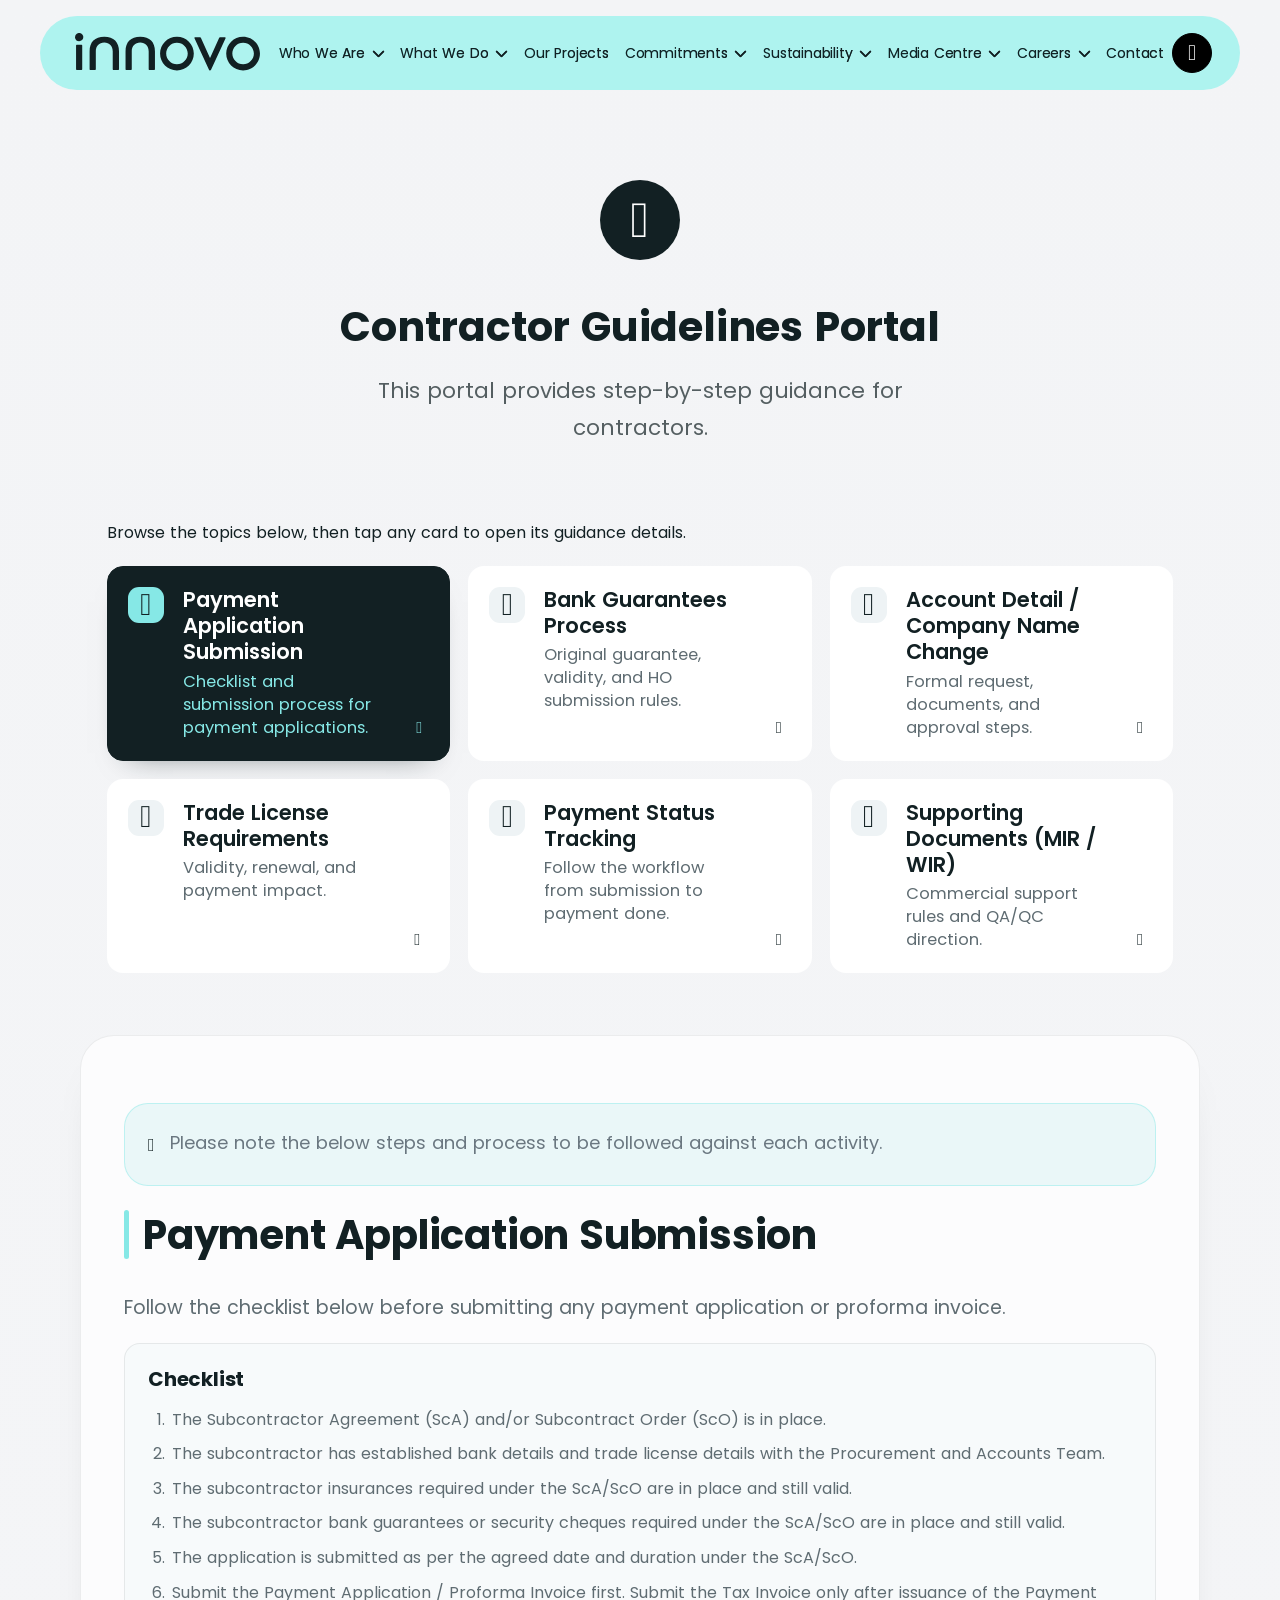
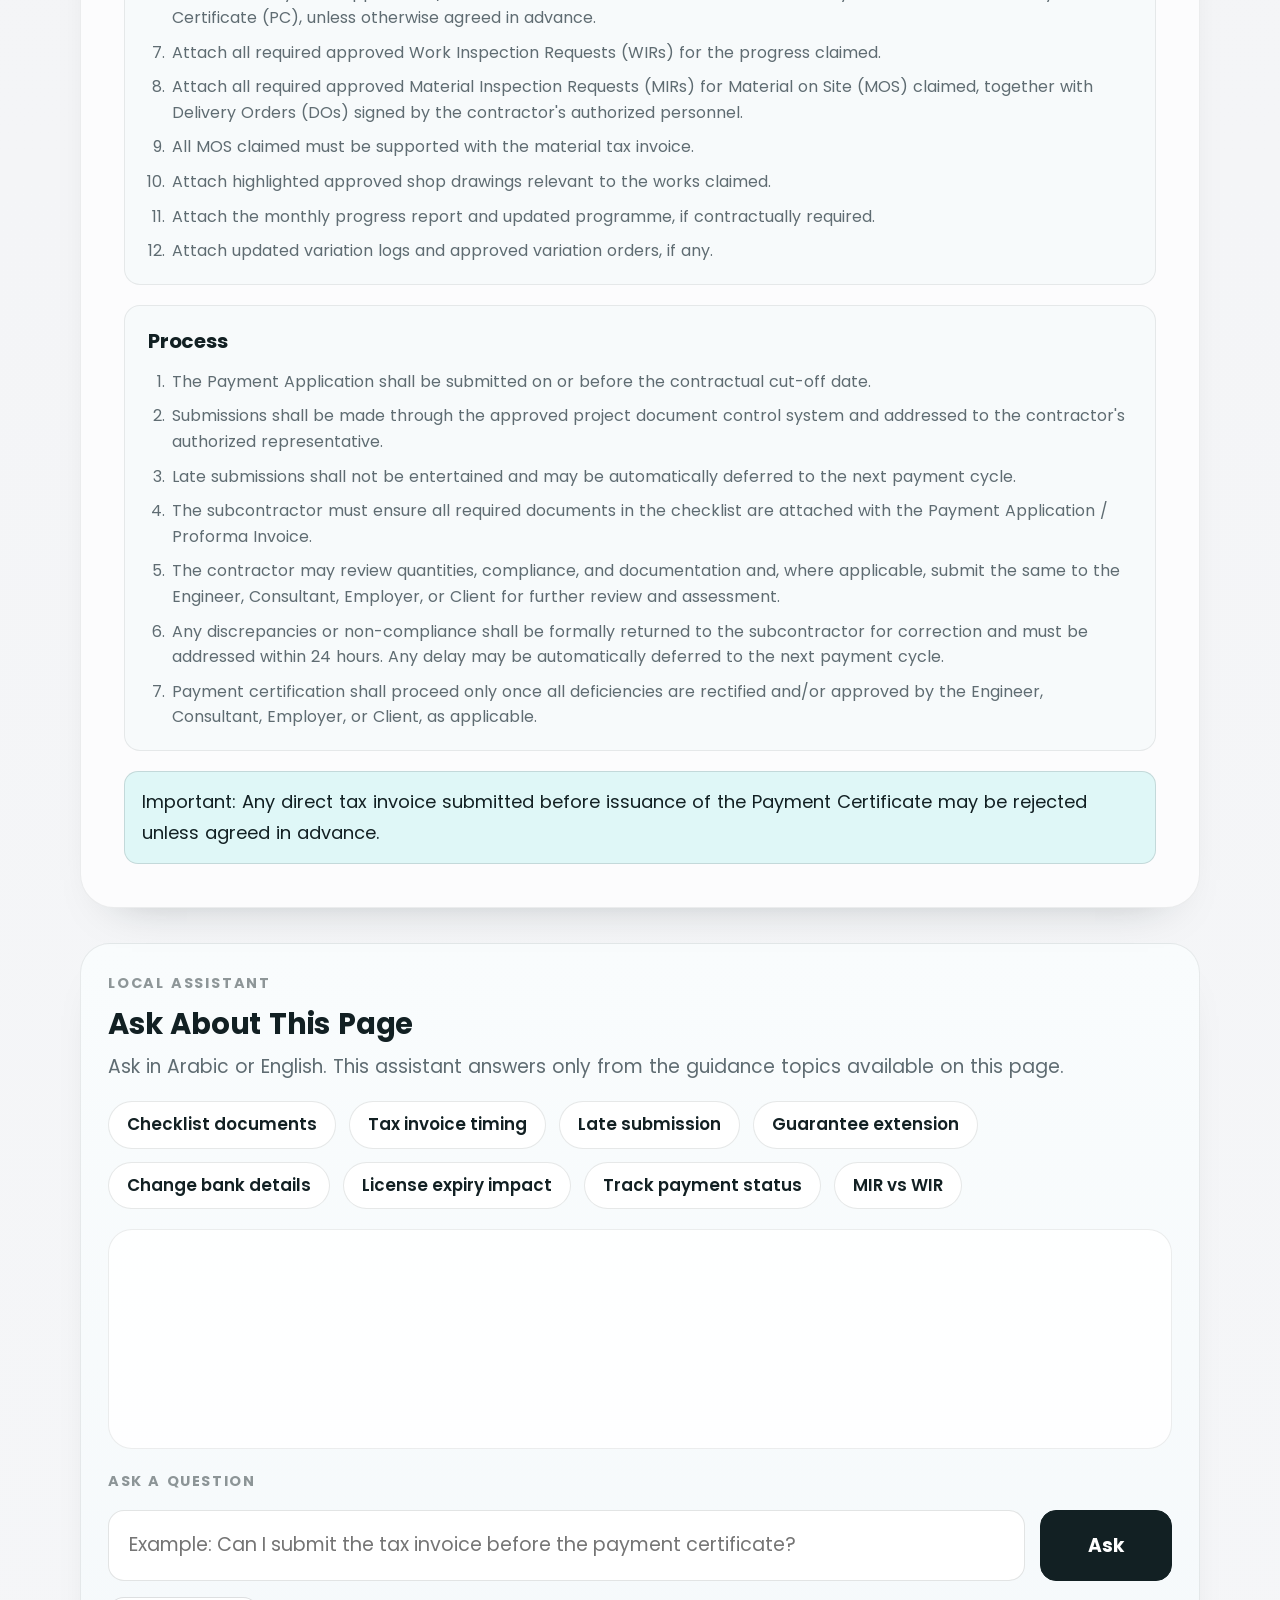
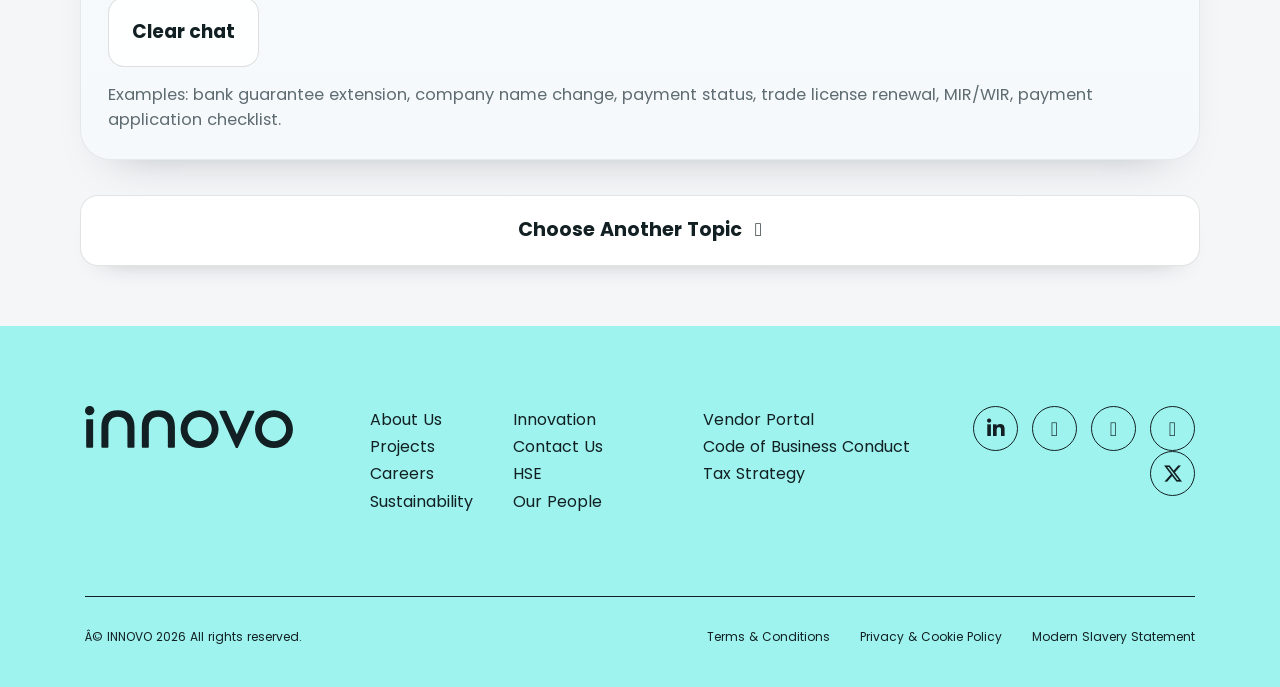
==== commit 94c9048a: "Initial commit" ====
--- a/payments-invoices.html
+++ b/payments-invoices.html
@@ -5,10 +5,10 @@
     <base href="./">
 <meta charset="utf-8">
 <meta name="viewport" content="width=device-width, initial-scale=1.0">
-<meta name="description" content="Innovo Subcontractor Portal - Payments & Invoices">
+<meta name="description" content="Innovo Subcontractor Portal - Contractor Guidelines">
 <meta name="keywords" content="">
 <meta name="author" content="innovo">
-<meta name="robots" content="index, follow"><title>Innovo | Payments & Invoices</title>
+<meta name="robots" content="index, follow"><title>Innovo | Contractor Guidelines Portal</title>
 <meta name="robots" content="max-image-preview:large, max-snippet:-1, max-video-preview:-1">
 
 <link rel="shortcut icon" href="./assets/img/favicon.ico">
@@ -17,7 +17,7 @@
 <link rel="stylesheet" href="./assets/css/global.min.css?v=251548">
 <link rel="stylesheet" href="./assets/css/portal-overrides.css?v=20260310">
 
-<link rel="canonical" href="https://www.innovogroup.com/">
+<link rel="canonical" href="https://beshoadel7878-prog.github.io/Contractor-Guidelines-Portal/payments-invoices.html">
 
 <!-- Google Tag Manager -->
 <script>
@@ -42,45 +42,31 @@
         /* ===== Ø£Ù†Ù…Ø§Ø· Ø¥Ø¶Ø§ÙÙŠØ© Ù„ØµÙØ­Ø© QR ===== */
         .qr-page {
             background:
-                radial-gradient(circle at 12% 0%, rgba(18, 32, 35, 0.03) 0%, transparent 55%),
-                radial-gradient(circle at 88% 18%, rgba(18, 32, 35, 0.02) 0%, transparent 50%),
-                linear-gradient(180deg, #ffffff 0%, #f8f9fa 100%) !important;
+                linear-gradient(180deg, #f3f4f6 0%, #f5f6f8 100%) !important;
         }
 
         .qr-container {
             width: 100%;
-            max-width: 1400px;
+            max-width: 1120px;
             margin: 0 auto;
-            background: rgba(255, 255, 255, 0.95);
-            border-radius: 36px;
-            padding: clamp(1.5rem, 3vw, 3rem);
-            box-shadow: 0 30px 70px -45px rgba(18, 32, 35, 0.28);
-            border: 1px solid rgba(18, 32, 35, 0.1);
-            backdrop-filter: blur(10px);
-            -webkit-backdrop-filter: blur(10px);
+            background: transparent;
+            border-radius: 0;
+            padding: 0;
+            box-shadow: none;
+            border: 0;
             position: relative;
-            overflow: hidden;
-            isolation: isolate;
+            overflow: visible;
+            isolation: auto;
         }
 
         @media (max-width: 576px) {
             .qr-container {
-                border-radius: 24px;
-                padding: 1.25rem;
+                padding: 0;
             }
         }
         
         .qr-container::before {
-            content: '';
-            position: absolute;
-            top: -30%;
-            right: -10%;
-            width: 300px;
-            height: 300px;
-            background: radial-gradient(circle, rgba(18, 32, 35, 0.02) 0%, transparent 70%);
-            border-radius: 50%;
-            pointer-events: none;
-            z-index: 0;
+            content: none;
         }
 
         .qr-container > * {
@@ -143,31 +129,48 @@
         }
         
         .qr-card {
-            background: linear-gradient(135deg, rgba(18, 32, 35, 0.02) 0%, #ffffff 45%, #f8f9fa 100%);
-            border-radius: 28px;
-            padding: 2.25rem;
+            background: transparent;
+            border-radius: 0;
+            padding: 0;
             margin: 0;
-            border: 1px solid rgba(18, 32, 35, 0.08);
-            box-shadow: 0 25px 50px -45px rgba(18, 32, 35, 0.35);
+            border: 0;
+            box-shadow: none;
             position: relative;
             z-index: 2;
+            overflow: visible;
+        }
+
+        .qr-card::before {
+            content: none;
         }
 
         @media (max-width: 576px) {
             .qr-card {
-                border-radius: 22px;
-                padding: 1.5rem;
+                padding: 0;
             }
         }
         
         .qr-label {
-            font-size: 1.2rem;
-            font-weight: 600;
-            color: #122023;
-            margin-bottom: 1.5rem;
-            text-align: center;
+            display: inline-flex;
+            align-items: center;
+            gap: 0.5rem;
+            font-size: 0.92rem;
+            font-weight: 700;
+            color: #122023;
+            margin-bottom: 1.4rem;
             text-transform: uppercase;
-            letter-spacing: 2px;
+            letter-spacing: 1.5px;
+            padding: 0.5rem 0.9rem;
+            border-radius: 999px;
+            background: rgba(18, 32, 35, 0.06);
+            border: 1px solid rgba(18, 32, 35, 0.12);
+        }
+
+        .qr-label::before {
+            content: '\f0a4';
+            font-family: "Font Awesome 6 Free";
+            font-weight: 900;
+            font-size: 0.82rem;
         }
         
         .qr-box {
@@ -230,112 +233,131 @@
         }
         
         .instructions {
-            background: #ffffff;
-            border-radius: 28px;
-            padding: 1.35rem;
-            box-shadow: 0 20px 40px -28px rgba(18, 32, 35, 0.28);
-            border: 1px solid rgba(18, 32, 35, 0.08);
+            background: #fcfcfd;
+            border-radius: 34px;
+            padding: 2.15rem;
+            box-shadow: 0 24px 46px -36px rgba(18, 32, 35, 0.34);
+            border: 1px solid rgba(18, 32, 35, 0.07);
             display: flex;
             flex-direction: column;
-            gap: 0.95rem;
+            gap: 1rem;
             height: 100%;
         }
 
         .action-list {
-            display: flex;
-            flex-direction: column;
-            gap: 0.85rem;
+            display: grid;
+            grid-template-columns: repeat(3, minmax(0, 1fr));
+            gap: 0.9rem;
         }
 
         .action-link {
             --action-color: #122023;
             display: grid;
             grid-template-columns: auto 1fr auto;
-            align-items: center;
+            align-items: start;
             gap: 0.95rem;
-            padding: 0.95rem 1rem;
-            border-radius: 18px;
-            border: 1px solid rgba(18, 32, 35, 0.12);
+            padding: 1rem;
+            border-radius: 16px;
+            border: 1px solid transparent;
             background: #ffffff;
             text-decoration: none;
             color: #122023;
             transition: all 0.22s ease;
             position: relative;
             overflow: hidden;
+            min-height: 102px;
         }
 
         .action-link::before {
-            content: '';
-            position: absolute;
-            inset: 0 auto 0 0;
-            width: 4px;
-            background: var(--action-color);
-            opacity: 0.65;
-            border-radius: 0 8px 8px 0;
-            transition: all 0.22s ease;
+            content: none;
         }
 
         .action-link:hover {
             transform: translateY(-2px);
-            box-shadow: 0 14px 26px -20px rgba(18, 32, 35, 0.46);
-            border-color: rgba(18, 32, 35, 0.25);
+            border-color: rgba(18, 32, 35, 0.15);
+            box-shadow: 0 16px 28px -22px rgba(18, 32, 35, 0.42);
         }
 
         .action-link:hover::before {
-            width: 6px;
-            opacity: 1;
+            content: none;
         }
 
         .action-link.active {
-            border-color: rgba(18, 32, 35, 0.25);
-            box-shadow: 0 16px 30px -24px rgba(18, 32, 35, 0.56);
-            background: linear-gradient(135deg, rgba(18, 32, 35, 0.04), #ffffff);
+            border-color: #122023;
+            box-shadow: 0 14px 28px -22px rgba(18, 32, 35, 0.65);
+            background: #122023;
+            color: #ffffff;
         }
 
         .action-link.active::before {
-            width: 6px;
-            opacity: 1;
+            content: none;
+        }
+
+        .action-link.active .instruction-text small {
+            color: #86e8e6 !important;
         }
 
         .action-link .instruction-icon {
-            width: 48px;
-            height: 48px;
-            border-radius: 14px;
-            background: rgba(18, 32, 35, 0.08);
-            color: var(--action-color);
-            font-size: 1.25rem;
+            width: 36px !important;
+            height: 36px !important;
+            border-radius: 11px !important;
+            background: #eef3f5 !important;
+            color: #5f6c72;
+            font-size: 1rem;
             transition: all 0.22s ease;
         }
 
+        .action-link .instruction-text strong {
+            font-size: 1.05rem;
+            margin-bottom: 0.25rem;
+            line-height: 1.25;
+            color: #122023;
+        }
+
         .action-link .instruction-text small {
+            display: block;
             margin: 0;
             line-height: 1.4;
+            color: #5f6c72;
+            font-size: 0.82rem;
         }
 
         .action-link:hover .instruction-icon,
         .action-link.active .instruction-icon {
-            background: rgba(18, 32, 35, 0.12);
+            background: #86e8e6 !important;
+            color: #122023;
+        }
+
+        .action-link.active .instruction-text strong {
+            color: #ffffff !important;
+        }
+
+        .action-link.active .instruction-text small {
+            color: #86e8e6 !important;
+        }
+
+        .action-link.active .action-arrow {
+            color: #86e8e6;
         }
 
         .action-arrow {
-            width: 30px;
-            height: 30px;
-            border-radius: 10px;
-            border: 1px solid rgba(18, 32, 35, 0.14);
+            width: 24px;
+            height: 24px;
+            border-radius: 999px;
+            border: 0;
             display: inline-flex;
             align-items: center;
             justify-content: center;
             color: #122023;
             font-size: 0.82rem;
-            background: #ffffff;
+            background: transparent;
             transition: all 0.2s ease;
+            align-self: end;
         }
 
         .action-link:hover .action-arrow,
         .action-link.active .action-arrow {
-            background: #122023;
-            color: #ffffff;
-            border-color: #122023;
+            background: transparent;
             transform: translateX(2px);
         }
 
@@ -353,26 +375,28 @@
 
         .topic-note {
             display: flex;
-            align-items: center;
-            gap: 0.6rem;
+            align-items: flex-start;
+            gap: 0.75rem;
             font-size: 0.9rem;
-            color: #122023;
-            background: rgba(18, 32, 35, 0.04);
-            border: 1px solid rgba(18, 32, 35, 0.1);
-            border-radius: 12px;
-            padding: 0.7rem 0.85rem;
+            color: #6a7780;
+            background: #eaf7f8;
+            border: 1px solid rgba(134, 232, 230, 0.45);
+            border-radius: 24px;
+            padding: 1.2rem 1.15rem;
+            margin-top: 1.2rem;
         }
 
         .topic-note i {
-            color: #c5a572;
+            color: #122023;
+            margin-top: 0.1rem;
         }
 
         .topic-panel {
             display: none;
-            border: 1px solid rgba(18, 32, 35, 0.11);
-            border-radius: 18px;
-            padding: 1rem;
-            background: linear-gradient(160deg, #ffffff 0%, #fbfcfd 100%);
+            border: 0;
+            border-radius: 0;
+            padding: 0;
+            background: transparent;
         }
 
         .topic-panel.active {
@@ -381,29 +405,80 @@
         }
 
         .topic-panel-title {
-            margin: 0 0 0.35rem;
-            font-size: 1.02rem;
+            margin: 0 0 1.45rem;
+            font-size: 2rem;
             font-weight: 700;
             color: #122023;
+            position: relative;
+            padding-left: 0.95rem;
+        }
+
+        .topic-panel-title::before {
+            content: '';
+            position: absolute;
+            left: 0;
+            top: 0.22rem;
+            bottom: 0.22rem;
+            width: 5px;
+            border-radius: 999px;
+            background: #86e8e6;
         }
 
         .topic-panel-text {
-            margin: 0 0 0.9rem;
+            margin: 0 0 1rem;
             color: #5f6c72;
+            font-size: 0.96rem;
+            line-height: 1.55;
+        }
+
+        .guidance-block {
+            background: #f7fafb;
+            border: 1px solid rgba(18, 32, 35, 0.08);
+            border-radius: 16px;
+            padding: 1rem 1rem 1rem 1.15rem;
+            margin-bottom: 1rem;
+        }
+
+        .guidance-block h5 {
+            margin: 0 0 0.65rem;
+            color: #122023;
+            font-size: 1rem;
+            font-weight: 700;
+        }
+
+        .guidance-list {
+            margin: 0;
+            padding-left: 1.1rem;
+            color: #5f6c72;
+            line-height: 1.6;
+            display: grid;
+            gap: 0.45rem;
+        }
+
+        .guidance-list li {
+            padding-left: 0.1rem;
+        }
+
+        .guidance-note {
+            margin: 0;
+            color: #122023;
+            background: rgba(134, 232, 230, 0.24);
+            border: 1px solid rgba(18, 32, 35, 0.14);
+            border-radius: 14px;
+            padding: 0.75rem 0.85rem;
             font-size: 0.9rem;
-            line-height: 1.55;
         }
 
         .portal-form {
             display: flex;
             flex-direction: column;
-            gap: 0.8rem;
+            gap: 1rem;
         }
 
         .form-grid {
             display: grid;
             grid-template-columns: 1fr 1fr;
-            gap: 0.75rem;
+            gap: 1rem 1.15rem;
         }
 
         .field-group {
@@ -418,25 +493,33 @@
 
         .field-label {
             color: #122023;
-            font-size: 0.83rem;
-            font-weight: 600;
+            font-size: 0.72rem;
+            font-weight: 700;
+            letter-spacing: 1.6px;
+            text-transform: uppercase;
+            opacity: 0.42;
         }
 
         .portal-input,
         .portal-select,
         .portal-textarea {
             width: 100%;
-            border: 1px solid rgba(18, 32, 35, 0.16);
-            border-radius: 12px;
-            padding: 0.65rem 0.75rem;
-            color: #122023;
-            background: #ffffff;
-            font-size: 0.88rem;
+            border: 1px solid rgba(18, 32, 35, 0.12);
+            border-radius: 14px;
+            padding: 0.8rem 0.9rem;
+            color: #122023;
+            background: #f3f5f7;
+            font-size: 1rem;
             transition: border-color 0.2s ease, box-shadow 0.2s ease;
         }
 
+        .portal-input,
+        .portal-select {
+            min-height: 52px;
+        }
+
         .portal-textarea {
-            min-height: 90px;
+            min-height: 110px;
             resize: vertical;
         }
 
@@ -444,8 +527,26 @@
         .portal-select:focus,
         .portal-textarea:focus {
             outline: none;
-            border-color: #122023;
-            box-shadow: 0 0 0 3px rgba(18, 32, 35, 0.12);
+            border-color: #86e8e6;
+            box-shadow: 0 0 0 3px rgba(134, 232, 230, 0.2);
+            background: #ffffff;
+        }
+
+        .field-group-file .portal-input[type="file"] {
+            min-height: 126px;
+            border: 1px dashed rgba(18, 32, 35, 0.2);
+            background: #f3f5f7;
+            border-radius: 22px;
+            display: flex;
+            align-items: center;
+            justify-content: center;
+            text-align: center;
+            color: #97a2aa;
+            padding: 1rem;
+        }
+
+        .field-group-file .portal-input[type="file"]::file-selector-button {
+            margin-right: 0.8rem;
         }
 
         .file-help {
@@ -478,39 +579,46 @@
 
         .form-actions {
             display: flex;
-            gap: 0.6rem;
+            gap: 0.9rem;
             flex-wrap: wrap;
+            margin-top: 0.6rem;
         }
 
         .btn-submit {
-            border: 1px solid #122023;
-            background: #122023;
-            color: #ffffff;
+            border: 1px solid #86e8e6;
+            background: #86e8e6;
+            color: #122023;
             border-radius: 999px;
-            padding: 0.58rem 1.15rem;
-            font-size: 0.84rem;
+            padding: 0.82rem 1.5rem;
+            font-size: 1rem;
+            font-weight: 700;
+            display: inline-flex;
+            align-items: center;
+            justify-content: center;
+            transition: all 0.2s ease;
+            min-width: 220px;
+            flex: 1 1 auto;
+        }
+
+        .btn-submit:hover {
+            background: #75d8d6;
+            border-color: #75d8d6;
+            color: #122023;
+        }
+
+        .btn-clear {
+            border: 1px solid rgba(18, 32, 35, 0.3);
+            background: transparent;
+            color: #122023;
+            border-radius: 999px;
+            padding: 0.82rem 1.35rem;
+            font-size: 1rem;
             font-weight: 600;
             display: inline-flex;
             align-items: center;
+            justify-content: center;
             transition: all 0.2s ease;
-        }
-
-        .btn-submit:hover {
-            background: transparent;
-            color: #122023;
-        }
-
-        .btn-clear {
-            border: 1px solid rgba(18, 32, 35, 0.3);
-            background: #ffffff;
-            color: #122023;
-            border-radius: 999px;
-            padding: 0.58rem 1.15rem;
-            font-size: 0.84rem;
-            font-weight: 600;
-            display: inline-flex;
-            align-items: center;
-            transition: all 0.2s ease;
+            min-width: 120px;
         }
 
         .btn-clear:hover {
@@ -703,6 +811,263 @@
             justify-content: stretch;
             margin-top: 1rem;
         }
+
+        .btn-topics {
+            border: 1px solid rgba(18, 32, 35, 0.12);
+            background: #ffffff;
+            color: #122023;
+            border-radius: 18px;
+            padding: 0.9rem 1.1rem;
+            font-size: 0.96rem;
+            font-weight: 700;
+            display: inline-flex;
+            align-items: center;
+            justify-content: center;
+            gap: 0.65rem;
+            text-decoration: none;
+            transition: all 0.2s ease;
+            width: 100%;
+            box-shadow: 0 14px 28px -24px rgba(18, 32, 35, 0.45);
+        }
+
+        .btn-topics:hover {
+            background: #122023;
+            border-color: #122023;
+            color: #ffffff;
+            transform: translateY(-1px);
+        }
+
+        .btn-topics i {
+            transition: transform 0.2s ease;
+        }
+
+        .btn-topics:hover i {
+            transform: translateY(-2px);
+        }
+
+        .assistant-card {
+            background: linear-gradient(180deg, #f9fcfd 0%, #f5f9fb 100%);
+            border: 1px solid rgba(18, 32, 35, 0.08);
+            border-radius: 30px;
+            padding: 1.35rem;
+            box-shadow: 0 24px 44px -34px rgba(18, 32, 35, 0.35);
+        }
+
+        .assistant-header {
+            display: flex;
+            flex-direction: column;
+            gap: 0.35rem;
+            margin-bottom: 1rem;
+        }
+
+        .assistant-eyebrow {
+            font-size: 0.72rem;
+            font-weight: 700;
+            letter-spacing: 1.8px;
+            text-transform: uppercase;
+            color: #122023;
+            opacity: 0.46;
+        }
+
+        .assistant-title {
+            margin: 0;
+            color: #122023;
+            font-size: 1.45rem;
+            font-weight: 700;
+        }
+
+        .assistant-description {
+            margin: 0;
+            color: #5f6c72;
+            font-size: 0.94rem;
+            line-height: 1.55;
+        }
+
+        .assistant-suggestions {
+            display: flex;
+            flex-wrap: wrap;
+            gap: 0.65rem;
+            margin-bottom: 1rem;
+        }
+
+        .assistant-chip {
+            border: 1px solid rgba(18, 32, 35, 0.1);
+            background: #ffffff;
+            color: #122023;
+            border-radius: 999px;
+            padding: 0.62rem 0.9rem;
+            font-size: 0.84rem;
+            font-weight: 600;
+            line-height: 1.25;
+            transition: all 0.2s ease;
+        }
+
+        .assistant-chip:hover {
+            border-color: rgba(18, 32, 35, 0.24);
+            transform: translateY(-1px);
+            box-shadow: 0 14px 24px -24px rgba(18, 32, 35, 0.55);
+        }
+
+        .assistant-thread {
+            display: flex;
+            flex-direction: column;
+            gap: 0.85rem;
+            background: rgba(255, 255, 255, 0.82);
+            border: 1px solid rgba(18, 32, 35, 0.08);
+            border-radius: 24px;
+            padding: 1rem;
+            min-height: 220px;
+            max-height: 420px;
+            overflow-y: auto;
+        }
+
+        .assistant-message {
+            max-width: min(88%, 680px);
+            padding: 0.95rem 1rem;
+            border-radius: 20px;
+            line-height: 1.55;
+            font-size: 0.94rem;
+        }
+
+        .assistant-message.user {
+            align-self: flex-end;
+            background: #122023;
+            color: #ffffff;
+            border-bottom-right-radius: 8px;
+            box-shadow: 0 20px 34px -28px rgba(18, 32, 35, 0.65);
+        }
+
+        .assistant-message.bot {
+            align-self: flex-start;
+            background: #ffffff;
+            color: #122023;
+            border: 1px solid rgba(18, 32, 35, 0.08);
+            border-bottom-left-radius: 8px;
+            box-shadow: 0 20px 34px -30px rgba(18, 32, 35, 0.34);
+        }
+
+        .assistant-message p {
+            margin: 0 0 0.65rem;
+        }
+
+        .assistant-message p:last-child {
+            margin-bottom: 0;
+        }
+
+        .assistant-message ul {
+            margin: 0.15rem 0 0;
+            padding-left: 1.1rem;
+            display: grid;
+            gap: 0.45rem;
+        }
+
+        .assistant-meta {
+            display: flex;
+            flex-wrap: wrap;
+            gap: 0.45rem;
+            margin-top: 0.8rem;
+        }
+
+        .assistant-source {
+            display: inline-flex;
+            align-items: center;
+            gap: 0.35rem;
+            border-radius: 999px;
+            padding: 0.42rem 0.7rem;
+            font-size: 0.75rem;
+            font-weight: 700;
+            line-height: 1;
+            background: #eaf7f8;
+            color: #122023;
+        }
+
+        .assistant-form {
+            margin-top: 1rem;
+            display: flex;
+            flex-direction: column;
+            gap: 0.8rem;
+        }
+
+        .assistant-label {
+            color: #122023;
+            font-size: 0.72rem;
+            font-weight: 700;
+            letter-spacing: 1.6px;
+            text-transform: uppercase;
+            opacity: 0.46;
+        }
+
+        .assistant-form-row {
+            display: flex;
+            gap: 0.75rem;
+            align-items: stretch;
+        }
+
+        .assistant-input {
+            flex: 1 1 auto;
+            border: 1px solid rgba(18, 32, 35, 0.12);
+            border-radius: 16px;
+            padding: 0.92rem 1rem;
+            background: #ffffff;
+            color: #122023;
+            font-size: 0.96rem;
+            transition: border-color 0.2s ease, box-shadow 0.2s ease;
+        }
+
+        .assistant-input:focus {
+            outline: none;
+            border-color: #86e8e6;
+            box-shadow: 0 0 0 3px rgba(134, 232, 230, 0.2);
+        }
+
+        .assistant-submit,
+        .assistant-secondary {
+            border-radius: 16px;
+            padding: 0.9rem 1.15rem;
+            font-size: 0.94rem;
+            font-weight: 700;
+            display: inline-flex;
+            align-items: center;
+            justify-content: center;
+            gap: 0.55rem;
+            transition: all 0.2s ease;
+        }
+
+        .assistant-submit {
+            border: 1px solid #122023;
+            background: #122023;
+            color: #ffffff;
+            min-width: 132px;
+        }
+
+        .assistant-submit:hover {
+            transform: translateY(-1px);
+            box-shadow: 0 18px 32px -26px rgba(18, 32, 35, 0.65);
+        }
+
+        .assistant-actions {
+            display: flex;
+            gap: 0.65rem;
+            flex-wrap: wrap;
+        }
+
+        .assistant-secondary {
+            border: 1px solid rgba(18, 32, 35, 0.14);
+            background: rgba(255, 255, 255, 0.9);
+            color: #122023;
+        }
+
+        .assistant-secondary:hover {
+            border-color: rgba(18, 32, 35, 0.28);
+            background: #ffffff;
+        }
+
+        .assistant-helper {
+            margin: 0;
+            color: #5f6c72;
+            font-size: 0.82rem;
+            line-height: 1.5;
+        }
         
         .warning-note {
             font-size: 0.9rem;
@@ -723,29 +1088,33 @@
 
         @media (min-width: 992px) {
             .qr-grid {
-                grid-template-columns: minmax(400px, 1fr) minmax(450px, 1fr);
+                grid-template-columns: 1fr;
                 gap: 1.5rem;
             }
 
             .qr-col-left {
-                padding-right: 1.5rem;
+                padding-right: 0;
             }
 
             .qr-col-right {
-                padding-left: 1.5rem;
-                border-left: 1px solid rgba(18, 32, 35, 0.08);
+                padding-left: 0;
+                border-left: 0;
             }
 
             [dir="rtl"] .qr-col-left {
                 padding-right: 0;
-                padding-left: 1.5rem;
+                padding-left: 0;
             }
 
             [dir="rtl"] .qr-col-right {
                 padding-left: 0;
-                padding-right: 1.5rem;
+                padding-right: 0;
                 border-left: 0;
-                border-right: 1px solid rgba(18, 32, 35, 0.08);
+                border-right: 0;
+            }
+
+            .qr-col-left .qr-card {
+                padding: 1.35rem;
             }
         }
 
@@ -758,7 +1127,7 @@
         }
 
         .qr-col-left .qr-card {
-            height: 100%;
+            height: auto;
         }
 
         .qr-col-right .buttons-wrapper {
@@ -863,167 +1232,637 @@
         }
 
         /* Mobile refinements */
-        @media (max-width: 576px) {
+        @media (max-width: 767px) {
             .container-fluid {
-                padding-left: 1rem !important;
-                padding-right: 1rem !important;
+                padding-left: 0.75rem !important;
+                padding-right: 0.75rem !important;
             }
 
             .qr-page {
                 padding-top: 100px !important;
-            }
-
-            .success-badge {
-                font-size: 0.8rem;
-                letter-spacing: 1px;
-                padding: 0.4rem 1.2rem;
-                margin-bottom: 1.5rem;
+                padding-bottom: 2rem !important;
             }
 
             .success-icon {
-                width: 64px;
-                height: 64px;
-                margin-bottom: 1.5rem;
+                width: 62px;
+                height: 62px;
+                margin-bottom: 1.2rem;
             }
 
             .success-icon i {
-                font-size: 2rem;
+                font-size: 1.9rem;
             }
 
             .main-title {
-                font-size: 1.7rem;
+                font-size: 1.65rem;
+                line-height: 1.2;
+                margin-bottom: 0.75rem;
+                width: 100%;
             }
 
             .sub-title {
+                font-size: 0.92rem;
+                line-height: 1.55;
+                margin-bottom: 1.25rem;
+                width: 100%;
+            }
+
+            .qr-grid {
+                gap: 1rem;
+                margin-top: 1.4rem;
+            }
+
+            .qr-col-left,
+            .qr-col-right {
+                gap: 1rem;
+                width: 100%;
+                padding: 0 0.5rem !important;
+            }
+
+            .qr-card {
+                padding: 1rem;
+                border-radius: 22px;
+                margin: 0 0.5rem !important;
+            }
+
+            .qr-label {
+                margin-bottom: 0.35rem;
+                letter-spacing: 1.4px;
+            }
+
+            .topics-hint {
+                font-size: 0.82rem;
+                margin-bottom: 0.85rem;
+            }
+
+            .action-list {
+                display: flex !important;
+                grid-template-columns: none;
+                gap: 0.7rem;
+                overflow-x: auto;
+                overscroll-behavior-x: contain;
+                scroll-snap-type: x mandatory;
+                padding: 0 0.5rem 0.3rem 0.5rem;
+                margin: 0;
+                padding-inline: 0.5rem !important;
+                -webkit-overflow-scrolling: touch;
+                scrollbar-width: none;
+            }
+
+            .action-list::-webkit-scrollbar {
+                display: none;
+            }
+
+            .action-list::-webkit-scrollbar-thumb {
+                display: none;
+            }
+
+            .action-link {
+                flex: 0 0 min(82vw, 280px);
+                grid-template-columns: auto 1fr auto;
+                gap: 0.8rem;
+                padding: 0.95rem;
+                min-height: 94px;
+                border-radius: 18px;
+                scroll-snap-align: start;
+                box-shadow: 0 12px 24px -24px rgba(18, 32, 35, 0.55);
+            }
+
+            .action-link .instruction-icon {
+                width: 38px !important;
+                height: 38px !important;
+                border-radius: 12px !important;
+                font-size: 1.05rem;
+            }
+
+            .action-link .instruction-text strong {
                 font-size: 0.95rem;
-                margin-bottom: 1.5rem;
-            }
-
-            .qr-grid {
-                gap: 1.75rem;
-            }
-
-            .qr-box {
-                width: 100%;
-                max-width: 240px;
-                height: auto;
-                aspect-ratio: 1 / 1;
-            }
-
-            .qr-code span {
+                line-height: 1.3;
+                margin-bottom: 0.18rem;
+            }
+
+            .action-link .instruction-text small {
+                font-size: 0.76rem;
+                line-height: 1.35;
+            }
+
+            .action-arrow {
+                display: inline-flex;
+                align-self: center;
+                opacity: 0.55;
+            }
+
+            .instructions {
+                padding: 1rem;
+                border-radius: 22px;
+                gap: 0.85rem;
+                margin: 0 0.5rem !important;
+            }
+
+            .topic-note {
+                margin-top: 0;
+                margin-left: 0.5rem;
+                margin-right: 0.5rem;
+                padding: 0.9rem 0.95rem;
+                border-radius: 18px;
+                font-size: 0.82rem;
+                line-height: 1.5;
+            }
+
+            .topic-panel {
+                padding: 0;
+            }
+
+            .topic-panel-title {
+                font-size: 1.35rem;
+                line-height: 1.25;
+                margin-bottom: 0.9rem;
+                padding-left: 0.8rem;
+            }
+
+            .topic-panel-title::before {
+                top: 0.12rem;
+                bottom: 0.12rem;
+                width: 4px;
+            }
+
+            .topic-panel-text {
                 font-size: 0.9rem;
-            }
-
-            .vehicle-preview {
-                flex-direction: column;
-                align-items: flex-start;
-                border-radius: 24px;
-                gap: 0.75rem;
-                padding: 0.75rem 1rem;
-            }
-
-            .vehicle-preview > i {
-                align-self: flex-start;
-            }
-
-            .instructions {
-                padding: 1.1rem;
-                border-radius: 22px;
-            }
-
-            .action-link {
-                grid-template-columns: auto 1fr;
-                padding: 0.85rem 0.9rem;
-                gap: 0.75rem;
-            }
-
-            .action-link .instruction-icon {
-                width: 36px;
-                height: 36px;
-                border-radius: 12px;
-                font-size: 1.05rem;
-            }
-
-            .action-arrow {
-                display: none;
-            }
-
-            .topic-panel {
-                padding: 0.85rem;
-            }
-
-            .form-grid {
-                grid-template-columns: 1fr;
-                gap: 0.65rem;
-            }
-
-            .portal-input,
-            .portal-select,
-            .portal-textarea {
-                font-size: 0.85rem;
-            }
-
-            .form-actions {
-                flex-direction: column;
-            }
-
-            .btn-submit,
-            .btn-clear {
-                width: 100%;
-                justify-content: center;
-            }
-
-            .warning-note {
-                font-size: 0.8rem;
+                line-height: 1.6;
+                margin-bottom: 0.95rem;
+            }
+
+            .guidance-block {
+                border-radius: 18px;
+                padding: 0.95rem;
+                margin: 0 0.5rem 0.85rem 0.5rem !important;
+            }
+
+            .guidance-block h5 {
+                font-size: 0.76rem;
+                letter-spacing: 1.2px;
+                text-transform: uppercase;
+                margin-bottom: 0.7rem;
+                opacity: 0.78;
+            }
+
+            .guidance-list {
+                padding-left: 1rem;
+                gap: 0.55rem;
+                font-size: 0.9rem;
+                line-height: 1.55;
+            }
+
+            .guidance-note {
+                padding: 0.82rem 0.9rem;
+                border-radius: 16px;
+                font-size: 0.84rem;
+                line-height: 1.55;
             }
 
             .buttons-wrapper {
                 grid-template-columns: 1fr;
+                margin-top: 0.8rem;
+                padding: 0 0.5rem !important;
+            }
+
+            .btn-topics {
+                font-size: 0.9rem;
+                padding: 0.88rem 1rem;
+            }
+
+            .assistant-card {
+                padding: 1rem;
+                border-radius: 22px;
+            }
+
+            .assistant-title {
+                font-size: 1.2rem;
+            }
+
+            .assistant-description {
+                font-size: 0.88rem;
+            }
+
+            .assistant-suggestions {
+                flex-wrap: nowrap;
+                overflow-x: auto;
+                padding-bottom: 0.2rem;
+                margin-right: -0.15rem;
+            }
+
+            .assistant-chip {
+                white-space: nowrap;
+                flex: 0 0 auto;
+            }
+
+            .assistant-thread {
+                min-height: 0;
+                max-height: none;
+                padding: 0.85rem;
+                border-radius: 18px;
+            }
+
+            .assistant-message {
+                max-width: 100%;
+                padding: 0.85rem 0.9rem;
+                font-size: 0.9rem;
+            }
+
+            .assistant-form-row,
+            .assistant-actions {
+                flex-direction: column;
+            }
+
+            .assistant-submit,
+            .assistant-secondary {
+                width: 100%;
+            }
+
+            .assistant-message {
+                max-width: 92%;
             }
         }
 
         /* ===== 577–767 px (portrait tablets & large phones) ===== */
         @media (min-width: 577px) and (max-width: 767px) {
-            .form-grid {
+            .action-list {
+                gap: 0.85rem;
+            }
+
+            .action-link {
+                flex-basis: min(62vw, 320px);
+            }
+
+            .instructions {
+                padding: 1.2rem;
+            }
+        }
+
+        @media (min-width: 768px) and (max-width: 1199px) {
+            .action-list {
+                grid-template-columns: repeat(2, minmax(0, 1fr));
+            }
+        }
+
+        /* ===== MOBILE (< 576px) ===== */
+        @media (max-width: 575px) {
+            .main-title {
+                font-size: 1.45rem !important;
+                line-height: 1.2 !important;
+                padding: 0 0.5rem !important;
+            }
+
+            .sub-title {
+                font-size: 0.86rem !important;
+                padding: 0 0.5rem !important;
+            }
+
+            .qr-card {
+                box-shadow: 0 8px 16px -10px rgba(18, 32, 35, 0.25) !important;
+                padding: 1.15rem !important;
+                margin: 0 0.5rem 1rem 0.5rem !important;
+                border-radius: 16px !important;
+            }
+
+            .action-link {
+                box-shadow: 0 6px 12px -12px rgba(18, 32, 35, 0.35) !important;
+                transition: all 0.2s ease !important;
+            }
+
+            .action-link:hover {
+                box-shadow: 0 10px 20px -14px rgba(18, 32, 35, 0.45) !important;
+            }
+
+            .btn-download,
+            .btn-home {
+                font-size: 0.92rem !important;
+                padding: 0.8rem 1.25rem !important;
+                margin: 0.5rem !important;
+            }
+
+            .btn-topics {
+                font-size: 0.88rem !important;
+                padding: 0.82rem 1rem !important;
+                margin: 0.5rem !important;
+            }
+
+            .instructions {
+                padding: 0.95rem !important;
+                margin: 0 0.5rem !important;
+                border-radius: 16px !important;
+            }
+
+            .topic-panel-title {
+                font-size: 1.25rem !important;
+                padding: 0 0.5rem !important;
+            }
+
+            .guidance-block {
+                margin: 0 0.5rem 0.8rem 0.5rem !important;
+                padding: 0.95rem !important;
+            }
+
+            .guidance-block h5 {
+                margin-bottom: 0.6rem !important;
+            }
+
+            .qr-label {
+                margin-bottom: 0.6rem !important;
+            }
+
+            .topics-hint {
+                margin-bottom: 0.8rem !important;
+                font-size: 0.83rem !important;
+                padding: 0 0.5rem !important;
+            }
+
+            .topic-note {
+                margin: 0.8rem 0.5rem !important;
+                padding: 0.9rem !important;
+            }
+
+            .topic-panel-text {
+                padding: 0 0.5rem !important;
+            }
+
+            .assistant-card {
+                margin: 0 0.5rem !important;
+                padding: 0.95rem !important;
+                border-radius: 18px !important;
+                background: linear-gradient(180deg, #f9fcfd 0%, #f5f9fb 100%) !important;
+            }
+
+            .assistant-title {
+                font-size: 1.12rem !important;
+                margin-bottom: 0.5rem !important;
+            }
+
+            .assistant-description,
+            .assistant-helper {
+                font-size: 0.84rem !important;
+                line-height: 1.4 !important;
+            }
+
+            .assistant-suggestions {
+                gap: 0.5rem !important;
+                margin-bottom: 0.8rem !important;
+            }
+
+            .assistant-chip {
+                font-size: 0.78rem !important;
+                padding: 0.5rem 0.75rem !important;
+                border-radius: 18px !important;
+            }
+
+            .assistant-thread {
+                padding: 0.7rem !important;
+                border-radius: 14px !important;
+                min-height: 140px !important;
+                max-height: 280px !important;
+                gap: 0.6rem !important;
+                background: rgba(255, 255, 255, 0.88) !important;
+            }
+
+            .assistant-message {
+                max-width: 90%;
+                padding: 0.7rem 0.8rem !important;
+                border-radius: 16px !important;
+                font-size: 0.88rem !important;
+                line-height: 1.4 !important;
+            }
+
+            .assistant-message.user {
+                border-bottom-right-radius: 6px !important;
+            }
+
+            .assistant-message.bot {
+                border-bottom-left-radius: 6px !important;
+            }
+
+            .assistant-message ul {
+                margin: 0.1rem 0 0 !important;
+                padding-left: 1rem !important;
+                gap: 0.3rem !important;
+            }
+
+            .assistant-form {
+                margin-top: 0.8rem !important;
+                gap: 0.6rem !important;
+            }
+
+            .assistant-form-row {
+                flex-direction: column;
+                gap: 0.6rem !important;
+            }
+
+            .assistant-input {
+                padding: 0.8rem 0.9rem !important;
+                font-size: 0.9rem !important;
+                border-radius: 12px !important;
+                width: 100% !important;
+            }
+
+            .assistant-submit,
+            .assistant-secondary {
+                width: 100% !important;
+                padding: 0.8rem 1rem !important;
+                font-size: 0.9rem !important;
+                border-radius: 12px !important;
+            }
+
+            .assistant-submit {
+                background: #122023 !important;
+                color: #ffffff !important;
+                border: none !important;
+                margin-bottom: 0.4rem !important;
+            }
+
+            .assistant-actions {
+                flex-wrap: wrap;
+                gap: 0.5rem !important;
+            }
+
+            .assistant-label {
+                font-size: 0.68rem !important;
+                margin-bottom: 0.3rem !important;
+            }
+        }
+
+        html {
+            -webkit-text-size-adjust: 100%;
+        }
+
+        body {
+            overflow-x: hidden;
+        }
+
+        .main-title,
+        .sub-title,
+        .instruction-text strong,
+        .instruction-text small,
+        .topic-panel-title,
+        .topic-panel-text,
+        .guidance-list li,
+        .guidance-note,
+        .assistant-message,
+        .assistant-chip,
+        .assistant-description,
+        .assistant-helper {
+            overflow-wrap: anywhere;
+        }
+
+        /* Final mobile pass: cleaner stacking, safer spacing, better touch targets */
+        @media (max-width: 767px) {
+            .container-fluid {
+                padding-left: 0.9rem !important;
+                padding-right: 0.9rem !important;
+                padding-left: max(0.9rem, env(safe-area-inset-left)) !important;
+                padding-right: max(0.9rem, env(safe-area-inset-right)) !important;
+            }
+
+            .qr-page {
+                padding-top: calc(96px + env(safe-area-inset-top)) !important;
+                padding-bottom: max(2rem, env(safe-area-inset-bottom)) !important;
+            }
+
+            .qr-container {
+                max-width: 100%;
+            }
+
+            .qr-grid {
+                gap: 1rem !important;
+            }
+
+            .qr-col-left,
+            .qr-col-right {
+                gap: 0.9rem !important;
+                padding: 0 !important;
+            }
+
+            .qr-card,
+            .instructions,
+            .assistant-card {
+                margin: 0 !important;
+            }
+
+            .qr-card,
+            .instructions,
+            .assistant-card,
+            .topic-note,
+            .guidance-block {
+                border-radius: 18px !important;
+            }
+
+            .topics-hint,
+            .topic-panel-title,
+            .topic-panel-text {
+                padding-left: 0 !important;
+                padding-right: 0 !important;
+                margin-left: 0 !important;
+                margin-right: 0 !important;
+            }
+
+            .action-list {
+                display: grid !important;
                 grid-template-columns: 1fr;
-                gap: 0.65rem;
-            }
-
-            .portal-input,
-            .portal-select,
-            .portal-textarea {
-                font-size: 16px;
+                gap: 0.75rem !important;
+                overflow: visible !important;
+                padding: 0 !important;
+                margin: 0 !important;
+                scroll-snap-type: none !important;
+            }
+
+            .action-link {
+                flex: 1 1 auto !important;
+                width: 100%;
+                min-height: auto !important;
+                box-shadow: 0 10px 24px -24px rgba(18, 32, 35, 0.45) !important;
+            }
+
+            .action-arrow {
+                opacity: 0.72;
+            }
+
+            .topic-note,
+            .guidance-block,
+            .buttons-wrapper {
+                margin-left: 0 !important;
+                margin-right: 0 !important;
+                padding-left: 0 !important;
+                padding-right: 0 !important;
+            }
+
+            .guidance-list {
+                padding-left: 1.1rem !important;
+                font-size: 0.95rem !important;
+                line-height: 1.65 !important;
+            }
+
+            .guidance-note {
+                font-size: 0.88rem !important;
+                line-height: 1.6 !important;
+            }
+
+            .assistant-suggestions {
+                display: grid;
+                grid-template-columns: 1fr;
+                gap: 0.6rem !important;
+                overflow: visible !important;
+                margin-right: 0 !important;
+                padding-bottom: 0 !important;
+            }
+
+            .assistant-chip {
+                width: 100%;
                 min-height: 48px;
-            }
-
-            .portal-textarea {
-                min-height: 90px;
-            }
-
-            .form-actions {
-                flex-direction: column;
-            }
-
-            .btn-submit,
-            .btn-clear {
-                width: 100%;
-                justify-content: center;
-            }
-
-            .action-link {
-                grid-template-columns: auto 1fr;
-                padding: 0.85rem 0.9rem;
-                gap: 0.75rem;
-            }
-
-            .action-link .instruction-icon {
-                width: 36px;
-                height: 36px;
-                font-size: 1.05rem;
-            }
-
-            .action-arrow {
-                display: none;
+                border-radius: 14px !important;
+                white-space: normal !important;
+                text-align: left;
+                justify-content: flex-start;
+            }
+
+            .assistant-thread {
+                max-height: min(52vh, 360px) !important;
+            }
+
+            .assistant-input,
+            .assistant-submit,
+            .assistant-secondary,
+            .btn-topics {
+                min-height: 48px;
+            }
+
+            .assistant-input {
+                font-size: 16px !important;
+            }
+        }
+
+        @media (min-width: 576px) and (max-width: 767px) {
+            .action-list {
+                grid-template-columns: repeat(2, minmax(0, 1fr));
+            }
+
+            .assistant-suggestions {
+                grid-template-columns: repeat(2, minmax(0, 1fr));
+            }
+        }
+
+        @media (max-width: 399px) {
+            .main-title {
+                font-size: 1.35rem !important;
+            }
+
+            .sub-title {
+                font-size: 0.84rem !important;
+            }
+
+            .topic-panel-title {
+                font-size: 1.15rem !important;
+            }
+
+            .assistant-title {
+                font-size: 1.05rem !important;
             }
         }
 
@@ -1051,66 +1890,66 @@
                     </div>
                     <div class="offcanvas-body ms-lg-auto d-flex flex-column h-100">
                         <ul class="navbar-nav mnnav">
-                            <li class="nav-item dropdown"><a class="nav-link dropdown-toggle" data-bs-toggle="dropdown" href="about-us">Who We Are <i class="fa fa-chevron-down"></i></a>
+                            <li class="nav-item dropdown"><a class="nav-link dropdown-toggle" data-bs-toggle="dropdown" href="https://www.innovogroup.com/about-us">Who We Are <i class="fa fa-chevron-down"></i></a>
                                 <ul class="dropdown-menu">
-                                    <li class="nav-item"><a class="dropdown-item" href="about-us"><img src="./assets/img/icons/menu/who-we-are/company-overview.svg" class="mnuic" alt=""> About Us</a></li>
-                                    <li class="nav-item"><a class="dropdown-item" href="board-of-directors"><img src="./assets/img/icons/menu/who-we-are/board-of-directors.svg" class="mnuic" alt="">Board of Directors</a></li>
-                                    <li class="nav-item"><a class="dropdown-item" href="our-people"><img src="./assets/img/icons/menu/who-we-are/our-people.svg" class="mnuic" alt=""> Our People</a></li>
+                                    <li class="nav-item"><a class="dropdown-item" href="https://www.innovogroup.com/about-us"><img src="./assets/img/icons/menu/who-we-are/company-overview.svg" class="mnuic" alt=""> About Us</a></li>
+                                    <li class="nav-item"><a class="dropdown-item" href="https://www.innovogroup.com/board-of-directors"><img src="./assets/img/icons/menu/who-we-are/board-of-directors.svg" class="mnuic" alt="">Board of Directors</a></li>
+                                    <li class="nav-item"><a class="dropdown-item" href="https://www.innovogroup.com/our-people"><img src="./assets/img/icons/menu/who-we-are/our-people.svg" class="mnuic" alt=""> Our People</a></li>
                                 </ul>
                             </li>
-                            <li class="nav-item dropdown"><a class="nav-link dropdown-toggle" data-bs-toggle="dropdown" href="construction">What We Do <i class="fa fa-chevron-down"></i></a>
+                            <li class="nav-item dropdown"><a class="nav-link dropdown-toggle" data-bs-toggle="dropdown" href="https://www.innovogroup.com/construction">What We Do <i class="fa fa-chevron-down"></i></a>
                                 <ul class="dropdown-menu">
                                     <li class="dropdown dropdown-submenu dropend">
-                                        <a class="dropdown-item dropdown-toggle d-none d-lg-block" href="construction"><img src="./assets/img/icons/menu/our-industries/construction.svg" class="mnuic" alt="">Construction</a>
+                                        <a class="dropdown-item dropdown-toggle d-none d-lg-block" href="https://www.innovogroup.com/construction"><img src="./assets/img/icons/menu/our-industries/construction.svg" class="mnuic" alt="">Construction</a>
                                         <ul class="dropdown-menu sblst">
-                                            <li class="nav-item"><a class="dropdown-item" href="construction">Build</a></li>
-                                            <li class="nav-item"><a class="dropdown-item" href="mep">MEP</a></li>
-                                            <li class="nav-item"><a class="dropdown-item" href="infrastructure-roads-marine-works">Infrastructure, Roads & Marine works</a></li>
+                                            <li class="nav-item"><a class="dropdown-item" href="https://www.innovogroup.com/construction">Build</a></li>
+                                            <li class="nav-item"><a class="dropdown-item" href="https://www.innovogroup.com/mep">MEP</a></li>
+                                            <li class="nav-item"><a class="dropdown-item" href="https://www.innovogroup.com/infrastructure-roads-marine-works">Infrastructure, Roads & Marine works</a></li>
                                         </ul>
                                     </li>
-                                    <li class="nav-item"><a class="dropdown-item" href="real-estate-development"><img src="./assets/img/icons/menu/our-industries/real-estate.svg" class="mnuic" alt="">Real Estate Development</a></li>
-                                    <li class="nav-item"><a class="dropdown-item" href="technology-solutions">Technology Solutions</a></li>
-                                    <li class="nav-item"><a class="dropdown-item" href="export-finance"><img src="./assets/img/icons/menu/our-industries/capital-projects.svg" class="mnuic" alt="">Export Finance</a></li>
-                                    <li class="nav-item"><a class="dropdown-item" href="procurement-distribution"><img src="./assets/img/icons/menu/our-industries/procurement-distribution.svg" class="mnuic" alt="">Procurement & Distribution</a></li>
-                                    <li class="nav-item"><a class="dropdown-item" href="investment-vc"><img src="./assets/img/icons/menu/our-industries/investment-venture-capital.svg" class="mnuic" alt="">Investment & Venture Capital</a></li>
+                                    <li class="nav-item"><a class="dropdown-item" href="https://www.innovogroup.com/real-estate-development"><img src="./assets/img/icons/menu/our-industries/real-estate.svg" class="mnuic" alt="">Real Estate Development</a></li>
+                                    <li class="nav-item"><a class="dropdown-item" href="https://www.innovogroup.com/technology-solutions">Technology Solutions</a></li>
+                                    <li class="nav-item"><a class="dropdown-item" href="https://www.innovogroup.com/export-finance"><img src="./assets/img/icons/menu/our-industries/capital-projects.svg" class="mnuic" alt="">Export Finance</a></li>
+                                    <li class="nav-item"><a class="dropdown-item" href="https://www.innovogroup.com/procurement-distribution"><img src="./assets/img/icons/menu/our-industries/procurement-distribution.svg" class="mnuic" alt="">Procurement & Distribution</a></li>
+                                    <li class="nav-item"><a class="dropdown-item" href="https://www.innovogroup.com/investment-vc"><img src="./assets/img/icons/menu/our-industries/investment-venture-capital.svg" class="mnuic" alt="">Investment & Venture Capital</a></li>
                                 </ul>
                             </li>
-                            <li class="nav-item"><a class="nav-link" href="projects">Our Projects</a></li>
-                            <li class="nav-item dropdown"><a class="nav-link dropdown-toggle" data-bs-toggle="dropdown" href="innovation">Commitments <i class="fa fa-chevron-down"></i></a>
+                            <li class="nav-item"><a class="nav-link" href="https://www.innovogroup.com/projects">Our Projects</a></li>
+                            <li class="nav-item dropdown"><a class="nav-link dropdown-toggle" data-bs-toggle="dropdown" href="https://www.innovogroup.com/innovation">Commitments <i class="fa fa-chevron-down"></i></a>
                                 <ul class="dropdown-menu">
-                                    <li class="nav-item"><a class="dropdown-item" href="innovation"><img src="./assets/img/icons/menu/our-commitments/innovation-technology.svg" class="mnuic" alt="">Innovation</a></li>
-                                    <li class="nav-item"><a class="dropdown-item" href="hse"><img src="./assets/img/icons/menu/our-commitments/health-safety-environment.svg" class="mnuic" alt="">Health, Safety & Environment</a></li>
+                                    <li class="nav-item"><a class="dropdown-item" href="https://www.innovogroup.com/innovation"><img src="./assets/img/icons/menu/our-commitments/innovation-technology.svg" class="mnuic" alt="">Innovation</a></li>
+                                    <li class="nav-item"><a class="dropdown-item" href="https://www.innovogroup.com/hse"><img src="./assets/img/icons/menu/our-commitments/health-safety-environment.svg" class="mnuic" alt="">Health, Safety & Environment</a></li>
                                 </ul>
                             </li>
-                            <li class="nav-item dropdown"><a class="nav-link dropdown-toggle" data-bs-toggle="dropdown" href="sustainability">Sustainability <i class="fa fa-chevron-down"></i></a>
+                            <li class="nav-item dropdown"><a class="nav-link dropdown-toggle" data-bs-toggle="dropdown" href="https://www.innovogroup.com/sustainability">Sustainability <i class="fa fa-chevron-down"></i></a>
                                 <ul class="dropdown-menu">
-                                    <li class="nav-item"><a class="dropdown-item" href="sustainability"><img src="./assets/img/icons/menu/sustainability/environment.svg" class="mnuic" alt="">Overview </a></li>
+                                    <li class="nav-item"><a class="dropdown-item" href="https://www.innovogroup.com/sustainability"><img src="./assets/img/icons/menu/sustainability/environment.svg" class="mnuic" alt="">Overview </a></li>
                                     <li class="dropdown dropdown-submenu dropend">
-                                        <a class="dropdown-item dropdown-toggle d-none d-lg-block" href="esg"><img src="./assets/img/icons/menu/sustainability/environment.svg" class="mnuic" alt="">ESG</a>
+                                        <a class="dropdown-item dropdown-toggle d-none d-lg-block" href="https://www.innovogroup.com/esg"><img src="./assets/img/icons/menu/sustainability/environment.svg" class="mnuic" alt="">ESG</a>
                                         <ul class="dropdown-menu sblst">
-                                            <li class="nav-item"><a class="dropdown-item" href="esg#tab3-1">Environmental</a></li>
-                                            <li class="nav-item"><a class="dropdown-item" href="esg#tab3-2">Social</a></li>
-                                            <li class="nav-item"><a class="dropdown-item" href="esg#tab3-3">Governance</a></li>
+                                            <li class="nav-item"><a class="dropdown-item" href="https://www.innovogroup.com/esg#tab3-1">Environmental</a></li>
+                                            <li class="nav-item"><a class="dropdown-item" href="https://www.innovogroup.com/esg#tab3-2">Social</a></li>
+                                            <li class="nav-item"><a class="dropdown-item" href="https://www.innovogroup.com/esg#tab3-3">Governance</a></li>
                                         </ul>
                                     </li>
-                                    <li class="nav-item"><a class="dropdown-item" href="decarbonization-strategy"><img src="./assets/img/icons/menu/sustainability/carbon-footprint.svg" class="mnuic" alt="">Decarbonisation Strategy</a></li>
-                                    <li class="nav-item"><a class="dropdown-item" href="un-race-to-zero"><img src="./assets/img/icons/menu/sustainability/un-race-to-zero.svg" class="mnuic" alt="">UN Race to Zero </a></li>
+                                    <li class="nav-item"><a class="dropdown-item" href="https://www.innovogroup.com/decarbonization-strategy"><img src="./assets/img/icons/menu/sustainability/carbon-footprint.svg" class="mnuic" alt="">Decarbonisation Strategy</a></li>
+                                    <li class="nav-item"><a class="dropdown-item" href="https://www.innovogroup.com/un-race-to-zero"><img src="./assets/img/icons/menu/sustainability/un-race-to-zero.svg" class="mnuic" alt="">UN Race to Zero </a></li>
                                 </ul>
                             </li>
                             <li class="nav-item dropdown"><a class="nav-link dropdown-toggle" data-bs-toggle="dropdown">Media Centre <i class="fa fa-chevron-down"></i></a>
                                 <ul class="dropdown-menu">
-                                    <li class="nav-item"><a class="dropdown-item" href="news">News</a></li>
-                                    <li class="nav-item"><a class="dropdown-item" href="knowledge-hub">Knowledge Hub</a></li>
-                                    <li class="nav-item"><a class="dropdown-item" href="gallery">Gallery</a></li>
+                                    <li class="nav-item"><a class="dropdown-item" href="https://www.innovogroup.com/news">News</a></li>
+                                    <li class="nav-item"><a class="dropdown-item" href="https://www.innovogroup.com/knowledge-hub">Knowledge Hub</a></li>
+                                    <li class="nav-item"><a class="dropdown-item" href="https://www.innovogroup.com/gallery">Gallery</a></li>
                                 </ul>
                             </li>
-                            <li class="nav-item dropdown"><a class="nav-link dropdown-toggle" data-bs-toggle="dropdown" href="careers">Careers <i class="fa fa-chevron-down"></i></a>
+                            <li class="nav-item dropdown"><a class="nav-link dropdown-toggle" data-bs-toggle="dropdown" href="https://www.innovogroup.com/careers">Careers <i class="fa fa-chevron-down"></i></a>
                                 <ul class="dropdown-menu">
-                                    <li class="nav-item"><a class="dropdown-item" href="careers">Working at Innovo </a></li>
+                                    <li class="nav-item"><a class="dropdown-item" href="https://www.innovogroup.com/careers">Working at Innovo </a></li>
                                     <li class="nav-item"><a class="dropdown-item" href="https://careers.innovogroup.com/">Innovo Careers </a></li>
                                 </ul>
                             </li>
-                            <li class="nav-item"><a class="nav-link" href="contact">Contact</a></li>
+                            <li class="nav-item"><a class="nav-link" href="https://www.innovogroup.com/contact">Contact</a></li>
                         </ul>
                         <div class="offcanvas-footer d-lg-none">
                             <div>
@@ -1141,7 +1980,7 @@
 
     <div class="offcanvas offcanvas-top bg-light" id="offcanvas-search" data-bs-scroll="true">
         <div class="container d-flex flex-row py-6">
-            <form class="search-form w-100" method="get" action="search-results.php">
+            <form class="search-form w-100" method="get" action="https://www.innovogroup.com/search-results.php">
                 <input id="search-form" type="text" name="keyword" class="form-control" placeholder="Type keyword and hit enter" value="">
             </form>
             <button type="button" class="btn-close" data-bs-dismiss="offcanvas" aria-label="Close"></button>
@@ -1159,51 +1998,81 @@
                     
                     <!-- Success Icon -->
                     <div class="success-icon">
-                        <i class="fas fa-file-invoice-dollar"></i>
+                        <i class="uil uil-file-alt"></i>
                     </div>
                     
                     <!-- Main Title -->
-                    <h1 class="main-title">Payments & Invoices</h1>
-                    <p class="sub-title">Submit invoices, track payments, and update finance details.</p>
+                    <h1 class="main-title">Contractor Guidelines Portal</h1>
+                    <p class="sub-title">This portal provides step-by-step guidance for contractors.</p>
 
                     <div class="qr-grid">
                         <div class="qr-col-left">
                     
                     <!-- Quick Actions Card -->
-                    <div class="qr-card">
-                        <div class="qr-label">Key Actions</div>
+                    <div class="qr-card" id="guidance-topics">
+                        <p class="topics-hint">Browse the topics below, then tap any card to open its guidance details.</p>
                         <div class="action-list">
-                            <a class="action-link action-link-invoice active" href="#" data-topic="submit-invoice">
+                            <a class="action-link action-link-invoice active" href="#payment-application" data-topic="payment-application">
                                 <div class="instruction-icon">
-                                    <i class="fas fa-file-invoice"></i>
+                                    <i class="uil uil-invoice"></i>
                                 </div>
                                 <div class="instruction-text">
-                                    <strong>Submit an Invoice</strong>
-                                    <small>Send invoice details for approval.</small>
+                                    <strong>Payment Application Submission</strong>
+                                    <small>Checklist and submission process for payment applications.</small>
                                 </div>
-                                <span class="action-arrow" aria-hidden="true"><i class="fas fa-arrow-right"></i></span>
+                                <span class="action-arrow" aria-hidden="true"><i class="uil uil-arrow-right"></i></span>
                             </a>
-                            <a class="action-link action-link-status" href="#" data-topic="payment-status">
+                            <a class="action-link action-link-bank" href="#advance-bank-guarantee" data-topic="advance-bank-guarantee">
                                 <div class="instruction-icon">
-                                    <i class="fas fa-money-check-dollar"></i>
+                                    <i class="uil uil-shield-check"></i>
                                 </div>
                                 <div class="instruction-text">
-                                    <strong>Check Payment Status</strong>
-                                    <small>Track invoice progress and due dates.</small>
+                                    <strong>Bank Guarantees Process</strong>
+                                    <small>Original guarantee, validity, and HO submission rules.</small>
                                 </div>
-                                <span class="action-arrow" aria-hidden="true"><i class="fas fa-arrow-right"></i></span>
+                                <span class="action-arrow" aria-hidden="true"><i class="uil uil-arrow-right"></i></span>
                             </a>
-                            <a class="action-link action-link-bank" href="#" data-topic="bank-details">
+                            <a class="action-link" href="#account-details-change" data-topic="account-details-change">
                                 <div class="instruction-icon">
-                                    <i class="fas fa-building-columns"></i>
+                                    <i class="uil uil-exchange"></i>
                                 </div>
                                 <div class="instruction-text">
-                                    <strong>Update Banking Details</strong>
-                                    <small>Keep beneficiary information current.</small>
+                                    <strong>Account Detail / Company Name Change</strong>
+                                    <small>Formal request, documents, and approval steps.</small>
                                 </div>
-                                <span class="action-arrow" aria-hidden="true"><i class="fas fa-arrow-right"></i></span>
+                                <span class="action-arrow" aria-hidden="true"><i class="uil uil-arrow-right"></i></span>
                             </a>
-                        </div>
+                            <a class="action-link" href="#trade-license" data-topic="trade-license">
+                                <div class="instruction-icon">
+                                    <i class="uil uil-file-check-alt"></i>
+                                </div>
+                                <div class="instruction-text">
+                                    <strong>Trade License Requirements</strong>
+                                    <small>Validity, renewal, and payment impact.</small>
+                                </div>
+                                <span class="action-arrow" aria-hidden="true"><i class="uil uil-arrow-right"></i></span>
+                            </a>
+                            <a class="action-link action-link-status" href="#payment-status-tracking" data-topic="payment-status-tracking">
+                                <div class="instruction-icon">
+                                    <i class="uil uil-wallet"></i>
+                                </div>
+                                <div class="instruction-text">
+                                    <strong>Payment Status Tracking</strong>
+                                    <small>Follow the workflow from submission to payment done.</small>
+                                </div>
+                                <span class="action-arrow" aria-hidden="true"><i class="uil uil-arrow-right"></i></span>
+                            </a>
+                            <a class="action-link" href="#supporting-documents" data-topic="supporting-documents">
+                                <div class="instruction-icon">
+                                    <i class="uil uil-folder-open"></i>
+                                </div>
+                                <div class="instruction-text">
+                                    <strong>Supporting Documents (MIR / WIR)</strong>
+                                    <small>Commercial support rules and QA/QC direction.</small>
+                                </div>
+                                <span class="action-arrow" aria-hidden="true"><i class="uil uil-arrow-right"></i></span>
+                            </a>
+                       
                       
                     </div>
                         </div>
@@ -1211,148 +2080,195 @@
 
                     <!-- Guidance -->
                     <div class="instructions">
-                     
-                        <div class="topic-panel active" data-topic="submit-invoice">
-                            <h4 class="topic-panel-title">Submit an Invoice</h4>
-                            <p class="topic-panel-text">Include PO or contract number, completion proof, and supporting documents before submission.</p>
-                            <form class="portal-form" data-action-label="Invoice submission">
-                                <div class="form-grid">
-                                    <div class="field-group">
-                                        <label class="field-label" for="si-po-contract">PO or Contract Number</label>
-                                        <input class="portal-input" id="si-po-contract" name="po_contract_number" type="text" required>
-                                    </div>
-                                    <div class="field-group">
-                                        <label class="field-label" for="si-invoice-number">Invoice Number</label>
-                                        <input class="portal-input" id="si-invoice-number" name="invoice_number" type="text" required>
-                                    </div>
-                                    <div class="field-group">
-                                        <label class="field-label" for="si-project-name">Project Name</label>
-                                        <input class="portal-input" id="si-project-name" name="project_name" type="text" required>
-                                    </div>
-                                    <div class="field-group">
-                                        <label class="field-label" for="si-invoice-date">Invoice Date</label>
-                                        <input class="portal-input" id="si-invoice-date" name="invoice_date" type="date" required>
-                                    </div>
-                                    <div class="field-group">
-                                        <label class="field-label" for="si-amount">Invoice Amount</label>
-                                        <input class="portal-input" id="si-amount" name="invoice_amount" type="number" step="0.01" min="0" required>
-                                    </div>
-                                    <div class="field-group">
-                                        <label class="field-label" for="si-currency">Currency</label>
-                                        <select class="portal-select" id="si-currency" name="currency" required>
-                                            <option value="">Select currency</option>
-                                            <option value="AED">AED</option>
-                                            <option value="USD">USD</option>
-                                            <option value="EUR">EUR</option>
-                                            <option value="GBP">GBP</option>
-                                        </select>
-                                    </div>
-                                    <div class="field-group field-group-full">
-                                        <label class="field-label" for="si-proof">Completion Proof / Supporting Note</label>
-                                        <textarea class="portal-textarea" id="si-proof" name="completion_proof" placeholder="Add completion proof details, milestones, and references." required></textarea>
-                                    </div>
-                                    <div class="field-group field-group-full">
-                                        <label class="field-label" for="si-docs">Supporting Documents</label>
-                                        <input class="portal-input" id="si-docs" name="supporting_documents" type="file" multiple>
-                                        <p class="file-help">Upload invoice PDF, approved timesheets, and completion certificates if available.</p>
-                                    </div>
-                                </div>
-                                <div class="form-actions">
-                                    <button class="btn-submit" type="submit">Submit Invoice</button>
-                                    <button class="btn-clear" type="reset">Clear</button>
-                                </div>
-                                <p class="form-feedback" aria-live="polite"></p>
-                            </form>
+                        <div class="topic-note">
+                            <i class="uil uil-info-circle"></i>
+                            <div>Please note the below steps and process to be followed against each activity.</div>
                         </div>
-                        <div class="topic-panel" data-topic="payment-status">
-                            <h4 class="topic-panel-title">Check Payment Status</h4>
-                            <p class="topic-panel-text">Keep your invoice number and project reference ready to track pending and approved payments.</p>
-                            <form class="portal-form" data-action-label="Payment status check">
-                                <div class="form-grid">
-                                    <div class="field-group">
-                                        <label class="field-label" for="ps-invoice-number">Invoice Number</label>
-                                        <input class="portal-input" id="ps-invoice-number" name="invoice_number" type="text" required>
-                                    </div>
-                                    <div class="field-group">
-                                        <label class="field-label" for="ps-project-ref">Project Reference</label>
-                                        <input class="portal-input" id="ps-project-ref" name="project_reference" type="text" required>
-                                    </div>
-                                    <div class="field-group">
-                                        <label class="field-label" for="ps-supplier-code">Supplier Code</label>
-                                        <input class="portal-input" id="ps-supplier-code" name="supplier_code" type="text">
-                                    </div>
-                                    <div class="field-group">
-                                        <label class="field-label" for="ps-expected-date">Expected Due Date</label>
-                                        <input class="portal-input" id="ps-expected-date" name="expected_due_date" type="date">
-                                    </div>
-                                    <div class="field-group field-group-full">
-                                        <label class="field-label" for="ps-comments">Notes</label>
-                                        <textarea class="portal-textarea" id="ps-comments" name="comments" placeholder="Add any details that help finance identify this payment quickly."></textarea>
-                                    </div>
-                                </div>
-                                <div class="form-actions">
-                                    <button class="btn-submit" type="submit">Check Status</button>
-                                    <button class="btn-clear" type="reset">Clear</button>
-                                </div>
-                                <p class="form-feedback" aria-live="polite"></p>
-                            </form>
+                        <div class="topic-panel active" data-topic="payment-application">
+                            <h4 class="topic-panel-title">Payment Application Submission</h4>
+                            <p class="topic-panel-text">Follow the checklist below before submitting any payment application or proforma invoice.</p>
+                            <div class="guidance-block">
+                                <h5>Checklist</h5>
+                                <ol class="guidance-list">
+                                    <li>The Subcontractor Agreement (ScA) and/or Subcontract Order (ScO) is in place.</li>
+                                    <li>The subcontractor has established bank details and trade license details with the Procurement and Accounts Team.</li>
+                                    <li>The subcontractor insurances required under the ScA/ScO are in place and still valid.</li>
+                                    <li>The subcontractor bank guarantees or security cheques required under the ScA/ScO are in place and still valid.</li>
+                                    <li>The application is submitted as per the agreed date and duration under the ScA/ScO.</li>
+                                    <li>Submit the Payment Application / Proforma Invoice first. Submit the Tax Invoice only after issuance of the Payment Certificate (PC), unless otherwise agreed in advance.</li>
+                                    <li>Attach all required approved Work Inspection Requests (WIRs) for the progress claimed.</li>
+                                    <li>Attach all required approved Material Inspection Requests (MIRs) for Material on Site (MOS) claimed, together with Delivery Orders (DOs) signed by the contractor's authorized personnel.</li>
+                                    <li>All MOS claimed must be supported with the material tax invoice.</li>
+                                    <li>Attach highlighted approved shop drawings relevant to the works claimed.</li>
+                                    <li>Attach the monthly progress report and updated programme, if contractually required.</li>
+                                    <li>Attach updated variation logs and approved variation orders, if any.</li>
+                                </ol>
+                            </div>
+                            <div class="guidance-block">
+                                <h5>Process</h5>
+                                <ol class="guidance-list">
+                                    <li>The Payment Application shall be submitted on or before the contractual cut-off date.</li>
+                                    <li>Submissions shall be made through the approved project document control system and addressed to the contractor's authorized representative.</li>
+                                    <li>Late submissions shall not be entertained and may be automatically deferred to the next payment cycle.</li>
+                                    <li>The subcontractor must ensure all required documents in the checklist are attached with the Payment Application / Proforma Invoice.</li>
+                                    <li>The contractor may review quantities, compliance, and documentation and, where applicable, submit the same to the Engineer, Consultant, Employer, or Client for further review and assessment.</li>
+                                    <li>Any discrepancies or non-compliance shall be formally returned to the subcontractor for correction and must be addressed within 24 hours. Any delay may be automatically deferred to the next payment cycle.</li>
+                                    <li>Payment certification shall proceed only once all deficiencies are rectified and/or approved by the Engineer, Consultant, Employer, or Client, as applicable.</li>
+                                </ol>
+                            </div>
+                            <p class="guidance-note">Important: Any direct tax invoice submitted before issuance of the Payment Certificate may be rejected unless agreed in advance.</p>
                         </div>
-                        <div class="topic-panel" data-topic="bank-details">
-                            <h4 class="topic-panel-title">Update Banking Details</h4>
-                            <p class="topic-panel-text">Provide an official bank letter or stamped account details for verification.</p>
-                            <form class="portal-form" data-action-label="Banking update request">
-                                <div class="form-grid">
-                                    <div class="field-group">
-                                        <label class="field-label" for="bd-beneficiary">Beneficiary Name</label>
-                                        <input class="portal-input" id="bd-beneficiary" name="beneficiary_name" type="text" required>
-                                    </div>
-                                    <div class="field-group">
-                                        <label class="field-label" for="bd-bank-name">Bank Name</label>
-                                        <input class="portal-input" id="bd-bank-name" name="bank_name" type="text" required>
-                                    </div>
-                                    <div class="field-group">
-                                        <label class="field-label" for="bd-iban">IBAN / Account Number</label>
-                                        <input class="portal-input" id="bd-iban" name="iban_account" type="text" required>
-                                    </div>
-                                    <div class="field-group">
-                                        <label class="field-label" for="bd-swift">SWIFT / BIC</label>
-                                        <input class="portal-input" id="bd-swift" name="swift_bic" type="text">
-                                    </div>
-                                    <div class="field-group">
-                                        <label class="field-label" for="bd-effective-date">Effective Date</label>
-                                        <input class="portal-input" id="bd-effective-date" name="effective_date" type="date" required>
-                                    </div>
-                                    <div class="field-group">
-                                        <label class="field-label" for="bd-contact-email">Finance Contact Email</label>
-                                        <input class="portal-input" id="bd-contact-email" name="contact_email" type="email" required>
-                                    </div>
-                                    <div class="field-group field-group-full">
-                                        <label class="field-label" for="bd-bank-letter">Official Bank Letter</label>
-                                        <input class="portal-input" id="bd-bank-letter" name="bank_letter" type="file" required>
-                                        <p class="file-help">Attach signed letterhead or a stamped bank account confirmation.</p>
-                                    </div>
-                                    <div class="field-group field-group-full">
-                                        <label class="field-label" for="bd-notes">Additional Notes</label>
-                                        <textarea class="portal-textarea" id="bd-notes" name="additional_notes" placeholder="Mention change reason, beneficiary updates, or urgent processing details."></textarea>
-                                    </div>
-                                    <div class="field-group field-group-full">
-                                        <div class="check-row">
-                                            <input id="bd-confirmation" name="confirmation" type="checkbox" required>
-                                            <label for="bd-confirmation">I confirm that all banking details are correct and approved for payment processing.</label>
-                                        </div>
-                                    </div>
-                                </div>
-                                <div class="form-actions">
-                                    <button class="btn-submit" type="submit">Update Banking Details</button>
-                                    <button class="btn-clear" type="reset">Clear</button>
-                                </div>
-                                <p class="form-feedback" aria-live="polite"></p>
-                            </form>
+                        <div class="topic-panel" data-topic="advance-bank-guarantee">
+                            <h4 class="topic-panel-title">Bank Guarantees Process</h4>
+                            <p class="topic-panel-text">Ensure all guarantees, security cheques, and bank letters follow the agreed contractual requirements.</p>
+                            <div class="guidance-block">
+                                <h5>Checklist</h5>
+                                <ol class="guidance-list">
+                                    <li>Verify the type of bank guarantees and/or security cheques required under the Subcontractor Agreement (ScA) and/or Subcontract Order (ScO).</li>
+                                    <li>Check whether bank guarantee formats are provided, agreed, and whether their respective validity periods are defined and agreed.</li>
+                                    <li>All original bank guarantees must be issued by a UAE Central Bank approved bank.</li>
+                                    <li>All original bank guarantees, security cheques, and bank letters must be submitted to HO.</li>
+                                </ol>
+                            </div>
+                            <div class="guidance-block">
+                                <h5>Submission Requirements</h5>
+                                <ol class="guidance-list">
+                                    <li>Guarantee wording and validity shall strictly follow the prescribed format agreed within the ScA/ScO.</li>
+                                    <li>All original guarantees shall be submitted to the contractor's Head Office, with copies to the site office.</li>
+                                    <li>No Payment Certificate shall be processed unless valid guarantees are submitted, verified, and accepted in writing.</li>
+                                    <li>The subcontractor is solely responsible for monitoring expiry dates, and extensions must be submitted not less than 30 days prior to expiry.</li>
+                                    <li>Failure to extend guarantees may result in payment suspension or encashment.</li>
+                                </ol>
+                            </div>
+                            <p class="guidance-note">Important: No payment certification can proceed unless the required guarantees remain valid and accepted in writing.</p>
+                        </div>
+                        <div class="topic-panel" data-topic="account-details-change">
+                            <h4 class="topic-panel-title">Process for Account Detail / Company Name Change</h4>
+                            <p class="topic-panel-text">Changes to account details or company name must follow the formal approval path before any payment update is implemented.</p>
+                            <div class="guidance-block">
+                                <h5>Formal Request Submission</h5>
+                                <ol class="guidance-list">
+                                    <li>Any change to bank account or company name details shall be requested through an official signed letter on the original company letterhead, signed by the authorized representative.</li>
+                                    <li>Requests via informal email or verbal communication shall be rejected.</li>
+                                </ol>
+                            </div>
+                            <div class="guidance-block">
+                                <h5>Supporting Documentation</h5>
+                                <ol class="guidance-list">
+                                    <li>Updated bank confirmation letter (original).</li>
+                                    <li>Valid trade license copy.</li>
+                                    <li>Authorized signatory letter.</li>
+                                    <li>Emirates ID and passport copies of authorized signatories, if requested.</li>
+                                    <li>Emirates ID copy of the person submitting the original request to HO.</li>
+                                </ol>
+                            </div>
+                            <div class="guidance-block">
+                                <h5>Verification Period</h5>
+                                <ol class="guidance-list">
+                                    <li>The contractor reserves the right to independently verify the information with the bank and relevant authorities.</li>
+                                    <li>No payment shall be processed to new accounts or new company details until the revised details are approved.</li>
+                                    <li>If required, an amendment to the ScA/ScO will be issued for the changes and must be executed before implementing any update.</li>
+                                </ol>
+                            </div>
+                            <div class="guidance-block">
+                                <h5>Risk and Liability</h5>
+                                <ol class="guidance-list">
+                                    <li>The subcontractor shall undertake to amend or issue new insurances and bank guarantees due to the change in account details or name change, as applicable.</li>
+                                    <li>The subcontractor bears full responsibility for delays caused by incomplete or incorrect submissions.</li>
+                                </ol>
+                            </div>
+                            <p class="guidance-note">Important: Unapproved account or company detail changes will not be processed for payment.</p>
+                        </div>
+                        <div class="topic-panel" data-topic="trade-license">
+                            <h4 class="topic-panel-title">Trade License Requirements</h4>
+                            <p class="topic-panel-text">A valid trade license matching the contractual entity is mandatory throughout the contract period.</p>
+                            <div class="guidance-block">
+                                <h5>Validity and Compliance</h5>
+                                <ol class="guidance-list">
+                                    <li>A valid trade license matching the contractual entity name is mandatory as referred to within the ScA/ScO.</li>
+                                    <li>Licenses must cover the scope of works being executed under the contract.</li>
+                                </ol>
+                            </div>
+                            <div class="guidance-block">
+                                <h5>Submission and Renewal</h5>
+                                <ol class="guidance-list">
+                                    <li>Copies must be submitted at contract commencement and upon renewal.</li>
+                                    <li>Expired trade licenses will immediately affect payment processing.</li>
+                                </ol>
+                            </div>
+                            <div class="guidance-block">
+                                <h5>Impact of Non-Compliance</h5>
+                                <ol class="guidance-list">
+                                    <li>Payments shall be suspended if the trade license expires.</li>
+                                    <li>Continued non-compliance may result in contractual remedies as per contract conditions.</li>
+                                </ol>
+                            </div>
+                            <p class="guidance-note">Important: Payments cannot be processed while the trade license is expired or non-compliant.</p>
+                        </div>
+                        <div class="topic-panel" data-topic="payment-status-tracking">
+                            <h4 class="topic-panel-title">Payment Status Tracking</h4>
+                            <p class="topic-panel-text">Use the following workflow to understand the current payment stage.</p>
+                            <div class="guidance-block">
+                                <h5>Payment Status Workflow</h5>
+                                <ol class="guidance-list">
+                                    <li>Submitted to QS</li>
+                                    <li>Certified by QS</li>
+                                    <li>Submitted to Finance</li>
+                                    <li>Processed by Finance</li>
+                                    <li>Payment Done</li>
+                                </ol>
+                            </div>
+                            <p class="guidance-note">Important: Payment status should be read in sequence from submission through payment done.</p>
+                        </div>
+                        <div class="topic-panel" data-topic="supporting-documents">
+                            <h4 class="topic-panel-title">Supporting Documents (MIR / WIR)</h4>
+                            <p class="topic-panel-text">Supporting document requirements depend on whether the request is commercial or QA/QC related.</p>
+                            <div class="guidance-block">
+                                <h5>Commercial and QA/QC Direction</h5>
+                                <ol class="guidance-list">
+                                    <li>For commercial submissions, refer to the Payment Application Process and attach the required MIRs and WIRs as applicable.</li>
+                                    <li>If the request is intended for the QA/QC process, approach the QA/QC Team and obtain their specific requirements directly.</li>
+                                </ol>
+                            </div>
+                            <p class="guidance-note">Important: Missing approvals or using the wrong submission path will delay processing.</p>
                         </div>
                     </div>
 
+                    <div class="assistant-card" id="guidelines-assistant">
+                        <div class="assistant-header">
+                            <div class="assistant-eyebrow">Local Assistant</div>
+                            <h4 class="assistant-title">Ask About This Page</h4>
+                            <p class="assistant-description">Ask in Arabic or English. This assistant answers only from the guidance topics available on this page.</p>
+                        </div>
+                        <div class="assistant-suggestions" id="assistant-suggestions">
+                            <button type="button" class="assistant-chip" data-question="What documents are needed for payment application checklist?">Checklist documents</button>
+                            <button type="button" class="assistant-chip" data-question="When should I submit tax invoice after payment certificate?">Tax invoice timing</button>
+                            <button type="button" class="assistant-chip" data-question="What happens if I submit payment application late?">Late submission</button>
+                            <button type="button" class="assistant-chip" data-question="When must I extend bank guarantee before expiry?">Guarantee extension</button>
+                            <button type="button" class="assistant-chip" data-question="What documents required to change bank account details?">Change bank details</button>
+                            <button type="button" class="assistant-chip" data-question="What happens if trade license expires during contract?">License expiry impact</button>
+                            <button type="button" class="assistant-chip" data-question="How do I track my payment status workflow?">Track payment status</button>
+                            <button type="button" class="assistant-chip" data-question="What is difference between MIR and WIR submission?">MIR vs WIR</button>
+                        </div>
+                        <div class="assistant-thread" id="assistant-thread" aria-live="polite" aria-label="Guidelines assistant conversation"></div>
+                        <form class="assistant-form" id="assistant-form">
+                            <label class="assistant-label" for="assistant-input">Ask a question</label>
+                            <div class="assistant-form-row">
+                                <input class="assistant-input" id="assistant-input" type="text" autocomplete="off" placeholder="Example: Can I submit the tax invoice before the payment certificate?">
+                                <button class="assistant-submit" type="button" id="assistant-submit">Ask</button>
+                            </div>
+                            <div class="assistant-actions">
+                                <button class="assistant-secondary" type="button" id="assistant-clear">Clear chat</button>
+                            </div>
+                            <p class="assistant-helper">Examples: bank guarantee extension, company name change, payment status, trade license renewal, MIR/WIR, payment application checklist.</p>
+                        </form>
+                    </div>
+
                     <div class="buttons-wrapper">
-                 
+                        <a class="btn-topics" href="#guidance-topics" role="button" aria-label="Back to guidance topics">
+                            Choose Another Topic
+                            <i class="uil uil-arrow-up"></i>
+                        </a>
                     </div>
 
                         </div>
@@ -1372,18 +2288,18 @@
                 <div class="row">
                     <div class="col-lg-3 col-6">
                         <ul class="list-unstyled text-reset mb-0">
-                            <li><a href="about-us">About Us</a></li>
-                            <li><a href="projects">Projects</a></li>
-                            <li><a href="careers">Careers</a></li>
-                            <li><a href="sustainability">Sustainability</a></li>
+                            <li><a href="https://www.innovogroup.com/about-us">About Us</a></li>
+                            <li><a href="https://www.innovogroup.com/projects">Projects</a></li>
+                            <li><a href="https://www.innovogroup.com/careers">Careers</a></li>
+                            <li><a href="https://www.innovogroup.com/sustainability">Sustainability</a></li>
                         </ul>
                     </div>
                     <div class="col-lg-4 col-6">
                         <ul class="list-unstyled text-reset mb-0">
-                            <li><a href="innovation">Innovation</a></li>
-                            <li><a href="contact">Contact Us</a></li>
-                            <li><a href="hse">HSE</a></li>
-                            <li><a href="our-people">Our People</a></li>
+                            <li><a href="https://www.innovogroup.com/innovation">Innovation</a></li>
+                            <li><a href="https://www.innovogroup.com/contact">Contact Us</a></li>
+                            <li><a href="https://www.innovogroup.com/hse">HSE</a></li>
+                            <li><a href="https://www.innovogroup.com/our-people">Our People</a></li>
                         </ul>
                     </div>
                     <div class="col-lg-5 col-12">
@@ -1439,55 +2355,532 @@
     <script src="//cdnjs.cloudflare.com/ajax/libs/jquery/2.1.3/jquery.min.js"></script>
     
     <script>
-        function setActiveTopic(topicKey) {
+        /**
+         * LOCAL KNOWLEDGE BASE FOR CONTRACTOR GUIDELINES ASSISTANT
+         * Covers all 6 topics with keywords in English and Arabic
+         */
+        const assistantKnowledgeBase = {
+            'payment-application': {
+                title: 'Payment Application Submission',
+                titleAr: 'تقديم طلب الدفع',
+                titleEgyptian: 'تقديم طلب الدفع',
+                titleUrdu: 'ادائیگی کی درخواست جمع کرانا',
+                titleHindi: 'भुगतान आवेदन जمा करना',
+                keywords: [
+                    // Document Requirements Q&A
+                    'what documents', 'documents needed', 'documents required', 'document checklist', 'checklist items',
+                    'what needed', 'requirements', 'what to submit', 'complete list', 'list of documents',
+                    'which documents', 'do i need', 'must attach', 'must submit', 'required docs',
+                    'documentation needed', 'submit with', 'along with application', 'attach what',
+                    'proof of', 'evidence required', 'supporting documents', 'list required',
+                    'contract agreement', 'subcontractor agreement', 'agreement in place', 'bank details',
+                    'registered bank', 'insurances', 'insurance valid', 'insurance proof', 'bank guarantee',
+                    'bank guarantees', 'approved guarantee', 'valid guarantee', 'guarantee submitted',
+                    'shop drawings', 'drawings approved', 'drawing submission', 'technical documents',
+                    'progress report', 'progress certified', 'claim form', 'payment form',
+                    // Tax Invoice Timing Q&A
+                    'tax invoice', 'when submit tax', 'tax invoice timing', 'after payment certificate', 'after cert',
+                    'submit tax first', 'tax invoice early', 'can i submit tax before', 'tax before cert',
+                    'direct tax invoice', 'invoice timing', 'when invoice', 'invoice submission',
+                    'certificate issued', 'payment certificate', 'certified payment', 'after certification',
+                    'before certificate', 'concurrent submission', 'simultaneous submission', 'together with',
+                    'tax rules', 'invoice requirement', 'invoice policy', 'tax policy',
+                    // Late Submission Q&A
+                    'late submission', 'submit late', 'after cut-off', 'cut-off date', 'deadline',
+                    'late payment', 'delayed submission', 'past due', 'late application', 'defer',
+                    'what if late', 'late consequence', 'payment cycle', 'next cycle',
+                    'missed deadline', 'delayed', 'overdue', 'automatic deferral', 'automatic rejection',
+                    'contractual deadline', 'payment schedule', 'submission date', 'cut off',
+                    'monthly cycle', 'payment cycle window', 'timing requirement', 'time limit',
+                    'extension request', 'can extend', 'late submission allowed', 'penalty',
+                    // WIR/MIR & Inspection Q&A
+                    'WIR', 'MIR', 'work inspection', 'material inspection', 'inspection request', 'inspection',
+                    'approved WIR', 'approved MIR', 'attach WIR', 'attach MIR', 'require WIR',
+                    'WIR required', 'MIR required', 'MOS', 'material on site', 'delivery order',
+                    'DO signed', 'DO required', 'progress claimed', 'claim progress',
+                    'work inspection report', 'material inspection report', 'inspection document',
+                    'on site material', 'delivered material', 'material verification', 'work verification',
+                    'certified material', 'approved delivery', 'signed delivery', 'QA approved',
+                    'quality check', 'material verification', 'quantity verification', 'inspection certificate',
+                    'ScA', 'ScO', 'site certificate', 'material certificate', 'inspection form',
+                    // Discrepancy & Correction Q&A
+                    'discrepancy', 'non-compliance', 'correction', 'corrected', 'missing documents',
+                    'rejected', 'deficiency', 'return', 'resubmit', 'fix', 'remedy',
+                    '24 hours', 'address within', 'fix missing', 'correct error',
+                    'error correction', 'submission error', 'document error', 'data error',
+                    'what is discrepancy', 'non-compliant', 'non-compliant application', 'compliance issue',
+                    'how to correct', 'correction process', 'correction period', 'correction window',
+                    'corrective action', 'defect correction', 'missing item', 'missing signature',
+                    'amendment', 'revision', 're-submission', 'second submission', 'recheck application',
+                    // Arabic variations (Modern Standard)
+                    'طلب دفع', 'تقديم دفع', 'وثائق', 'قائمة فحص', 'مطلوبة', 'مرفقات', 'إرسال', 'تقديم',
+                    'فاتورة ضريبية', 'متى أرسل', 'بعد الشهادة', 'قبل الشهادة', 'فاتورة أولى',
+                    'متأخر', 'تأخير', 'ما الجزاء', 'الموعد', 'قطع الموعد',
+                    'درس', 'معاينة أعمال', 'معاينة مواد', 'أوامر توريد', 'توقيع المقاول',
+                    'فروقات', 'عدم امتثال', 'تصحيح', 'وثائق ناقصة', 'إعادة إرسال', '24 ساعة',
+                    'اتفاق مقاول', 'تفاصيل بنكية', 'تأمين', 'ضمان بنكي', 'رسومات معتمدة',
+                    'تقرير تقدم', 'بعد الإصدار', 'قبل الإصدار', 'معالجة', 'استحقاق',
+                    // Egyptian variations
+                    'طلب الدفع', 'وثايق', 'قايمة', 'شروط', 'ملفات', 'أرسل', 'قدم',
+                    'فاتورة ضريبة', 'فاتورة الضريبة', 'متى أقدم', 'قبل الشهادة بتاعتي', 'بعد الشهادة كده',
+                    'متأخر بتاعي', 'أرسلت متأخر', 'ما الحل لو متأخر', 'الموعد ليه',
+                    'درس معاينة', 'المعاينة بتاعة إيه', 'تواقيع المقاول', 'أمر التسليم', 'توقيع مين',
+                    'غلط في التقديم', 'فيه غلط', 'ناقص حاجة', 'أصلحه', '24 ساعة بتاعتي',
+                    'اتفاقية بتاعة المقاول', 'الحساب البنكي', 'التأمين', 'الكفالة', 'الرسومات',
+                    'التقرير بتاعي', 'بعد الشهادة صح', 'متى أقدم فاتورة', 'الدورة الجاية',
+                    // Urdu variations
+                    'کون سی دستاویزات', 'ضروری دستاویزات', 'درخواست کے ساتھ', 'منسلک کریں',
+                    'ٹیکس فاتورہ', 'کب جمع کریں', 'پہلے یا بعد', 'سرٹیفکیٹ سے پہلے',
+                    'دیر سے جمع', 'موعد سے بعد', 'نتیجہ', 'اگلا سائیکل',
+                    'معاہدہ', 'بینک تفصیلات', 'بیمے', 'ضمانت', 'منظوری', 'رپورٹ',
+                    'تصحیح', 'غلطی', 'کمی', 'دوبارہ جمع', 'چوبیس گھنٹے',
+                    // Hindi variations
+                    'कौन सी दस्तावेज़', 'आवश्यक दस्तावेज़', 'आवेदन के साथ', 'संलग्न करें',
+                    'कर चालान', 'कब जमा करें', 'पहले या बाद', 'प्रमाणपत्र से पहले',
+                    'देरी से', 'समय सीमा के बाद', 'परिणाम', 'समझौता', 'बैंक विवरण',
+                    'बीमा', 'गारंटी', 'मंजूरी', 'रिपोर्ट', 'संशोधन', 'त्रुटि', 'कमी'
+                ],
+                shortAnswers: [
+                    'Checklist: ScA/ScO in place; bank details + trade license details established with Procurement & Accounts Team; required insurances valid (not expired); required bank guarantees/security cheques valid (not expired); submit as per agreed date/duration under ScA/ScO; submit Payment Application/Proforma Invoice first and, upon issuance of Payment Certificate (PC), submit Tax Invoice only (direct tax invoices may be rejected unless agreed in advance); attach approved WIRs for progress claimed; attach approved MIRs for MOS claimed with DOs signed by contractor\'s authorized personnel; MOS must be supported with material tax invoice; attach highlighted approved shop drawings relevant to works claimed; attach monthly progress report and updated programme (if contractually required); attach updated variation logs and approved variation orders (if any).',
+                    'Tax invoice timing: Submit Payment Application/Proforma Invoice first. Upon issuance of the Payment Certificate (PC) then submit the Tax Invoice. Any direct Tax Invoice submitted will be rejected unless agreed in advance.',
+                    'Process: Submit the Payment Application on or before the contractual cut-off date; submit through the approved project document control system and address to the contractor\'s authorized representative; late submissions shall not be entertained and may be automatically deferred to the next payment cycle; ensure all checklist documents are attached with the Payment Application/Proforma Invoice; contractor may review quantities, compliance, and documentation and (if applicable) submit to the Engineer/Consultant/Employer/Client for assessment; discrepancies/non-compliance are formally returned for correction and must be addressed within 24 hours (any delay may be deferred to the next payment cycle); payment certification proceeds only once all deficiencies are rectified and/or approved (as applicable).',
+                    'Late submissions: Late submissions shall not be entertained and may be automatically deferred to the next payment cycle. Submit on or before the contractual cut-off date.',
+                    'Discrepancies/non-compliance: Returned formally for correction and must be addressed within 24 hours. Any delay may be automatically deferred to the next payment cycle.'
+                ],
+                shortAnswersAr: [
+                    'قائمة التحقق: وجود ScA/ScO؛ تثبيت بيانات البنك والرخصة التجارية لدى فريق المشتريات والحسابات؛ التأمينات المطلوبة سارية (غير منتهية)؛ الكفالات البنكية/شيكات الضمان المطلوبة سارية؛ التقديم حسب التاريخ/المدة المتفق عليها في ScA/ScO؛ تقديم طلب الدفع/الفاتورة الأولية أولاً ثم تقديم الفاتورة الضريبية بعد إصدار شهادة الدفع (PC) فقط (الفاتورة الضريبية المباشرة قد تُرفض إلا إذا تم الاتفاق مسبقاً)؛ إرفاق WIR المعتمدة لتقدم الأعمال؛ إرفاق MIR المعتمدة لمواد على الموقع (MOS) مع أوامر توريد (DO) موقعة من المفوض؛ مواد MOS يجب دعمها بفاتورة ضريبية للمواد؛ إرفاق الرسومات المعتمدة المظللة للأعمال المطالب بها؛ إرفاق تقرير تقدم شهري والبرنامج المحدث (إذا مطلوب تعاقدياً)؛ إرفاق سجل التغييرات المحدث وأوامر التغيير المعتمدة (إن وجدت).',
+                    'توقيت الفاتورة الضريبية: قدّم طلب الدفع/الفاتورة الأولية أولاً. بعد إصدار شهادة الدفع (PC) فقط قدّم الفاتورة الضريبية. أي فاتورة ضريبية مباشرة قد تُرفض إلا إذا تم الاتفاق مسبقاً.',
+                    'الإجراء: تقديم طلب الدفع في أو قبل تاريخ الإقفال التعاقدي؛ عبر نظام التحكم في مستندات المشروع وباسم ممثل المقاول المخول؛ التقديمات المتأخرة قد تؤجل تلقائياً إلى دورة الدفع التالية؛ تأكد من إرفاق جميع مستندات قائمة التحقق مع طلب الدفع/الفاتورة الأولية؛ قد يراجع المقاول الكميات والامتثال والمستندات وقد يرفعها للمهندس/الاستشاري/صاحب العمل/العميل؛ أي فروقات أو عدم امتثال تُعاد رسمياً للتصحيح ويجب معالجتها خلال 24 ساعة (وأي تأخير قد يؤجل للدورة التالية)؛ لا تتم شهادة/اعتماد الدفع إلا بعد معالجة النواقص و/أو اعتمادها حسب الحالة.',
+                    'التقديم المتأخر: التقديمات المتأخرة لا يتم قبولها وقد يتم تأجيلها تلقائياً إلى دورة الدفع التالية. قدّم في أو قبل تاريخ الإقفال التعاقدي.',
+                    'الفروقات/عدم الامتثال: تُعاد رسمياً للتصحيح ويجب معالجتها خلال 24 ساعة. أي تأخير قد يؤجل تلقائياً إلى دورة الدفع التالية.'
+                ],
+                shortAnswersEgyptian: [
+                    'الـ Checklist: لازم ScA/ScO يكون موجود؛ بيانات البنك والرخصة التجارية متسجلة عند فريق المشتريات والحسابات؛ التأمينات المطلوبة سارية (مش منتهية)؛ الكفالات البنكية/شيكات الضمان المطلوبة سارية؛ قدم حسب التاريخ/المدة المتفق عليها في ScA/ScO؛ قدم طلب الدفع/الفاتورة الأولية الأول وبعدين الفاتورة الضريبية بعد شهادة الدفع (PC) بس (أي فاتورة ضريبية مباشرة ممكن تترفض إلا لو متفقين مسبقاً)؛ أرفق WIR المعتمدة لتقدم الأعمال؛ أرفق MIR المعتمدة لمواد على الموقع (MOS) مع DO موقعة من المفوض؛ MOS لازم يكون معاها فاتورة ضريبية للمواد؛ أرفق الرسومات المعتمدة المظللة للأعمال المطالب بيها؛ أرفق تقرير التقدم الشهري والبرنامج المحدث (لو مطلوب في العقد)؛ أرفق سجل التغييرات المحدث وأوامر التغيير المعتمدة (لو فيه).',
+                    'توقيت الفاتورة الضريبية: قدم طلب الدفع/الفاتورة الأولية الأول. بعد شهادة الدفع (PC) بس قدم الفاتورة الضريبية. أي فاتورة ضريبية مباشرة ممكن تترفض إلا لو متفقين مسبقاً.',
+                    'الـ Process: قدم طلب الدفع في أو قبل تاريخ الـ cut-off التعاقدي؛ التقديم يكون عن طريق نظام الـ document control المعتمد ويتوجه لممثل المقاول المفوض؛ التقديم المتأخر ممكن يتأجل تلقائياً للدورة اللي جاية؛ لازم كل مستندات الـ checklist تكون مرفقة مع طلب الدفع/الفاتورة الأولية؛ المقاول بيراجع الكميات والامتثال والمستندات وممكن يرفعها للمهندس/الاستشاري/العميل؛ أي فروقات/عدم امتثال بترجع للتصحيح ولازم تتعالج خلال 24 ساعة (وأي تأخير ممكن يتأجل للدورة اللي جاية)؛ اعتماد شهادة الدفع بيتم بعد ما النواقص تتصلح و/أو تتعتمد حسب الحالة.',
+                    'التقديم المتأخر: التقديمات المتأخرة مش هتتقبل وممكن تتأجل تلقائياً للدورة اللي جاية. قدم في أو قبل تاريخ الـ cut-off التعاقدي.',
+                    'الفروقات/عدم الامتثال: بترجع للتصحيح ولازم تتعالج خلال 24 ساعة. أي تأخير ممكن يتأجل للدورة اللي جاية.'
+                ],
+                shortAnswersUrdu: [
+                    'چیک لسٹ: ScA/ScO موجود ہو؛ بینک اور تجارتی لائسنس کی تفصیلات Procurement & Accounts ٹیم کے ساتھ قائم ہوں؛ مطلوبہ بیمے کارآمد ہوں؛ مطلوبہ بینک گارنٹیاں/سیکیورٹی چیکس کارآمد ہوں؛ طے شدہ تاریخ/مدت کے مطابق جمع کرائیں؛ پہلے Payment Application/Proforma Invoice جمع کریں اور Payment Certificate (PC) کے بعد ہی Tax Invoice جمع کریں (براہ راست Tax Invoice پیشگی اتفاق کے بغیر رد کی جا سکتی ہے)؛ Progress کے لیے منظور شدہ WIRs منسلک کریں؛ MOS کے لیے منظور شدہ MIRs اور مجاز دستخط شدہ DOs منسلک کریں؛ MOS کے لیے Material Tax Invoice ضروری ہے؛ متعلقہ منظور شدہ shop drawings منسلک کریں؛ ماہانہ progress report اور updated programme (اگر معاہدے کے مطابق لازم ہو)؛ updated variation logs اور approved variation orders (اگر ہوں)۔',
+                    'ٹیکس انوائس ٹائمنگ: پہلے Payment Application/Proforma Invoice جمع کریں۔ Payment Certificate (PC) کے بعد ہی Tax Invoice جمع کریں۔ براہ راست Tax Invoice پیشگی اتفاق کے بغیر رد کی جا سکتی ہے۔',
+                    'عمل: contractual cut-off date سے پہلے/تک جمع کریں؛ approved project document control system کے ذریعے اور contractor کے authorized representative کے نام؛ late submissions اگلے payment cycle میں defer ہو سکتے ہیں؛ checklist کے تمام دستاویزات ساتھ منسلک کریں؛ contractor جائزہ لے کر (اگر لازم ہو) Engineer/Consultant/Employer/Client کو بھیج سکتا ہے؛ discrepancies/non-compliance 24 گھنٹے میں درست کریں (تاخیر پر اگلے cycle میں defer ہو سکتا ہے)؛ certification تبھی جب deficiencies rectified/approved ہوں۔',
+                    'دیر سے جمع کرانا: late submissions قبول نہیں کیے جائیں گے اور اگلے payment cycle میں defer ہو سکتے ہیں۔ cut-off date پر یا اس سے پہلے جمع کریں۔',
+                    'فروقات/عدم تعمیل: 24 گھنٹے کے اندر درست کریں۔ تاخیر پر اگلے payment cycle میں defer ہو سکتا ہے۔'
+                ],
+                shortAnswersHindi: [
+                    'चेकलिस्ट: ScA/ScO in place; Procurement & Accounts Team के साथ bank details + trade license details established; ScA/ScO के अनुसार required insurances valid (expired नहीं); required bank guarantees/security cheques valid; ScA/ScO के agreed date/duration के अनुसार submit करें; पहले Payment Application/Proforma Invoice submit करें और Payment Certificate (PC) जारी होने के बाद ही Tax Invoice submit करें (जब तक advance में agree न किया गया हो). Progress claim के लिए approved WIRs attach करें; MOS claim के लिए approved MIRs + DOs (contractor authorized personnel के signed) attach करें; MOS के लिए material tax invoice attach करें; relevant approved shop drawings (highlighted) attach करें; monthly progress report + updated programme (अगर contractually required) attach करें; updated variation logs + approved variation orders (अगर हों) attach करें।',
+                    'Tax invoice timing: पहले Payment Application/Proforma Invoice submit करें। Payment Certificate (PC) जारी होने के बाद ही Tax Invoice submit करें। direct Tax Invoice (advance agreement के बिना) reject हो सकता है।',
+                    'प्रक्रिया: contractual cut-off date पर या उससे पहले सबमिट करें; approved project document control system के माध्यम से और contractor के authorized representative को संबोधित करें; late submissions अगले payment cycle में defer हो सकते हैं; checklist के सभी दस्तावेज़ साथ अटैच करें; contractor समीक्षा कर सकता है और (यदि लागू हो) Engineer/Consultant/Employer/Client को भेज सकता है; discrepancies/non-compliance 24 घंटे के भीतर सुधारें (देरी पर अगला cycle defer हो सकता है); certification तभी जब सभी deficiencies rectified/approved हों।',
+                    'देर से सबमिशन: late submissions स्वीकार नहीं किए जाएंगे और अगले payment cycle में defer हो सकते हैं। contractual cut-off date पर या उससे पहले सबमिट करें।',
+                    'Discrepancies/non-compliance: correction के लिए formally वापस किया जाएगा और 24 घंटे के भीतर fix करना होगा। देरी होने पर next payment cycle में defer हो सकता है।'
+                ]
+            },
+            'advance-bank-guarantee': {
+                title: 'Bank Guarantees Process',
+                titleAr: 'إجراءات الكفالات البنكية',
+                titleEgyptian: 'إجراءات الكفالات البنكية',
+                titleUrdu: 'بینک گارنٹی کا عمل',
+                titleHindi: 'बैंक गारंटी प्रक्रिया',
+                keywords: [
+                    // English variations
+                    'bank guarantee', 'advance guarantee', 'performance guarantee', 'security cheque',
+                    'bank letter', 'validity', 'guarantee', 'original', 'UAE Central Bank', 'approved',
+                    'expiry', 'extension', '30 days', 'advance notice', 'HO submission', 'payment cert',
+                    'encashment', 'guarantee validity', 'when expire', 'extend guarantee', 'valid guarantee',
+                    'submit guarantee', 'verify guarantee', 'bank approved', 'format requirement',
+                    // Egyptian Arabic variations  
+                    'كفالة بنكية', 'شيك أمان', 'خطاب بنكي', 'صحة', 'أصلي', 'صيغة',
+                    'مركز رئيسي', 'انتهاء الصلاحية', 'تمديد', 'صح الكفال', 'انتهت الكفالة',
+                    'تمديد الكفالة', 'الكفالة', 'ما الكفالة', 'الكفالة انتهت', 'الكفالة صح',
+                    'طلب التمديد', 'قبل الانتهاء', 'استدعاء الكفالة', 'مصادرة', 'إيقاف الدفع',
+                    // Urdu variations
+                    'بینک کفالت', 'حفاظتی چیک', 'بینک خط', 'توسیع', 'اصل', 'منظوری',
+                    'ختم', 'وسیع کریں', 'کفالت میں', 'تمدید', '30 دن', 'مطلع کریں',
+                    // Hindi variations
+                    'बैंक गारंटी', 'सुरक्षा चेक', 'बैंक पत्र', 'वैधता', 'मूल', 'मंजूरी',
+                    'समाप्ति', 'विस्तार', '30 दिन', 'अग्रिम नोटिस', 'सत्यापन'
+                ],
+                shortAnswers: [
+                    'Checklist: Verify the type of bank guarantees and/or security cheques required under the ScA/ScO; confirm guarantee formats are provided/agreed and validity is defined/agreed; all original bank guarantees must be issued by a UAE Central Bank approved bank; all original bank guarantees, security cheques, and bank letters must be submitted to HO.',
+                    'Submission requirements: Guarantee wording and validity shall strictly follow the prescribed format agreed within the ScA/ScO; submit all original guarantees to the contractor\'s Head Office with copies to the site office; no Payment Certificate shall be processed unless valid guarantees are submitted, verified, and accepted in writing.',
+                    'Expiry/extensions: The subcontractor is solely responsible for monitoring expiry dates, and extensions must be submitted not less than 30 days prior to expiry. Failure to extend guarantees may result in payment suspension or encashment.'
+                ],
+                shortAnswersAr: [
+                    'قائمة التحقق: تحقق من نوع الكفالات البنكية و/أو شيكات الضمان المطلوبة حسب ScA/ScO؛ تحقق من توفر صيغ الكفالات واتفاقها وتحديد صلاحيتها؛ يجب أن تصدر جميع الكفالات الأصلية من بنك معتمد من البنك المركزي الإماراتي؛ يجب تسليم جميع الأصول (الكفالات/شيكات الضمان/خطابات البنك) إلى HO.',
+                    'متطلبات التسليم: صياغة الكفالة وصلاحيتها يجب أن تتبع الصيغة المعتمدة المتفق عليها ضمن ScA/ScO؛ تُسلّم جميع الأصول إلى المكتب الرئيسي للمقاول مع نسخ للموقع؛ لا تُعالج شهادة الدفع إلا بعد تقديم كفالات سارية والتحقق منها وقبولها كتابياً.',
+                    'الانتهاء/التمديد: المقاول من الباطن مسؤول عن متابعة تواريخ الانتهاء، ويجب تقديم التمديدات قبل الانتهاء بما لا يقل عن 30 يوماً. عدم التمديد قد يؤدي إلى إيقاف الدفع أو مصادرة الكفالة.'
+                ],
+                shortAnswersEgyptian: [
+                    'الـ Checklist: اتأكد من نوع الكفالات البنكية/شيكات الضمان المطلوبة حسب ScA/ScO؛ اتأكد إن الفورمات متاحة ومتفق عليها وصلاحيتها محددة؛ كل الكفالات الأصلية لازم تكون من بنك معتمد من البنك المركزي الإماراتي؛ كل الأصول (كفالات/شيكات ضمان/خطابات بنك) لازم تتقدم لـ HO.',
+                    'متطلبات التقديم: صياغة الكفالة وصلاحيتها لازم تمشي على الفورمات المتفق عليه في ScA/ScO؛ سلّم الأصول للمكتب الرئيسي للمقاول مع نسخ للموقع؛ ما فيش Payment Certificate هيتعالج إلا لما الكفالات تكون سارية ومتقدمة ومتراجع عليها ومقبولة كتابياً.',
+                    'الانتهاء/التمديد: المقاول من الباطن مسؤول يتابع تواريخ الانتهاء، والتمديدات لازم تتقدم قبل الانتهاء بـ 30 يوم على الأقل. عدم التمديد ممكن يسبب إيقاف دفع أو مصادرة/تسييل الكفالة.'
+                ],
+                shortAnswersUrdu: [
+                    'چیک لسٹ: ScA/ScO کے مطابق مطلوبہ bank guarantees / security cheques کی قسم چیک کریں؛ فارمیٹ فراہم/متفقہ ہو اور validity طے ہو؛ تمام اصل گارنٹیاں UAE Central Bank approved بینک سے ہوں؛ تمام originals (guarantees/security cheques/bank letters) HO کو جمع کرائیں۔',
+                    'Submission requirements: wording اور validity متفقہ prescribed format (ScA/ScO) کے مطابق ہو؛ originals contractor کے Head Office کو دیں اور site office کو copies؛ valid guarantees submit/verify/accepted in writing کے بغیر Payment Certificate process نہیں ہوگا۔',
+                    'Expiry/extensions: expiry dates خود مانیٹر کریں؛ extensions کم از کم 30 دن پہلے جمع کریں۔ extend نہ کرنے پر payment suspension یا encashment ہو سکتا ہے۔'
+                ],
+                shortAnswersHindi: [
+                    'चेकलिस्ट: ScA/ScO के अनुसार आवश्यक bank guarantees / security cheques का प्रकार सत्यापित करें; formats प्रदान/स्वीकृत हों और validity periods परिभाषित/स्वीकृत हों; सभी original guarantees UAE Central Bank approved bank से जारी हों; सभी originals (guarantees/security cheques/bank letters) HO में सबमिट करें।',
+                    'Submission requirements: wording और validity prescribed format (ScA/ScO) के अनुसार हों; originals contractor Head Office में और copies site office को; valid guarantees submit/verify/accepted in writing के बिना Payment Certificate process नहीं होगा।',
+                    'Expiry/extensions: subcontractor expiry dates monitor करे; extensions expiry से कम से कम 30 दिन पहले सबमिट करें; extend न करने पर payment suspension या encashment हो सकता है।'
+                ]
+            },
+            'account-details-change': {
+                title: 'Account Detail / Company Name Change',
+                titleAr: 'تغيير تفاصيل الحساب أو اسم الشركة',
+                titleEgyptian: 'تغيير الحساب أو اسم الشركة',
+                titleUrdu: 'اکاؤنٹ یا کمپنی کا نام بدلنا',
+                titleHindi: 'खाता विवरण या कंपनी का नाम बदलना',
+                keywords: [
+                    // English variations
+                    'account change', 'bank details', 'company name', 'change details', 'change account',
+                    'change bank', 'new account', 'new bank', 'formal request', 'letterhead', 'authorized',
+                    'bank confirmation', 'trade license', 'signatory', 'Emirates ID', 'passport',
+                    'verification', 'amendment', 'how to change', 'document required', 'official letter',
+                    'signed letter', 'power of attorney', 'authorization letter', 'bank verification',
+                    'processing', 'pending approval', 'approval', 'update account', 'update details',
+                    'new details', 'account number', 'IBAN', 'bank account details', 'banking details',
+                    'authorized signature', 'authorized person', 'entity name', 'legal name',
+                    // Egyptian Arabic variations
+                    'تغيير حساب', 'تفاصيل بنكية', 'اسم شركة', 'خطاب رسمي', 'رأس ورقة',
+                    'بدل الحساب', 'بدل البنك', 'حساب جديد', 'بنك جديد', 'موافقة', 'معاملة',
+                    'تأكيد بنكي', 'رخصة تجارية', 'أيه الوثايق اللازمة', 'ما الوثايق',
+                    'الخطاب الرسمي', 'توقيع مفوض', 'توكيل', 'تحقق من البنك', 'معالجة',
+                    'موافقة معلقة', 'تحديث تفاصيل', 'حساب جديد', 'بيانات جديدة',
+                    // Urdu variations
+                    'اکاؤنٹ تبدیل کریں', 'بینک کی تفصیلات', 'کمپنی کا نام', 'نیا اکاؤنٹ',
+                    'رسمی معاہدہ', 'منظوری', 'دستاویزات', 'توکیل', 'شناخت',
+                    'رسمی خط', 'مفوض ہستاک', 'بینک خط', 'تحقق', 'معالجہ',
+                    // Hindi variations
+                    'खाता बदलें', 'बैंक विवरण', 'कंपनी के नाम', 'नया खाता', 'औपचारिक अनुरोध',
+                    'अनुमोदन', 'दस्तावेज़', 'प्राधिकार', 'शनाक्त', 'सरकारी पत्र'
+                ],
+                shortAnswers: [
+                    'Formal request: Any change to bank account/company name details shall be requested through an official signed letter on the original company letterhead, signed by the authorized representative. Requests via informal email or verbal communication shall be rejected.',
+                    'Attach: updated bank confirmation letter (original); valid trade license copy; authorized signatory letter; Emirates ID and passport copies of authorized signatories (if requested); Emirates ID copy of the person submitting the original request to HO.',
+                    'Verification/approval: The contractor reserves the right to independently verify the information with the bank/authorities. No payment shall be processed to new accounts/new company details until approved. If required, an amendment to the ScA/ScO will be issued and must be executed before implementing any change.',
+                    'Risk & liability: The subcontractor may need to amend/issue new insurances and bank guarantees due to the change in account details/name change (as applicable). The subcontractor bears full responsibility for delays caused by incomplete or incorrect submissions.'
+                ],
+                shortAnswersAr: [
+                    'الطلب الرسمي: أي تغيير في بيانات الحساب البنكي/اسم الشركة يجب أن يكون عبر خطاب رسمي موقّع على الورق الأصلي للشركة وموقّع من المفوض. الطلبات عبر بريد غير رسمي أو شفهي تُرفض.',
+                    'أرفق: خطاب تأكيد بنكي محدث (أصلي)؛ نسخة رخصة تجارية سارية؛ خطاب المفوضين/التوقيع المعتمد؛ نسخ الهوية الإماراتية وجوازات المفوضين (عند الطلب)؛ نسخة الهوية الإماراتية للشخص الذي يسلّم الطلب الأصلي إلى HO.',
+                    'التحقق/الموافقة: يحتفظ المقاول بحق التحقق من البنك/الجهات. لا تُعالج أي دفعات للحسابات/البيانات الجديدة حتى اعتمادها. عند الحاجة يصدر ملحق/تعديل لـ ScA/ScO ويجب تنفيذه قبل تطبيق أي تغيير.',
+                    'المخاطر والمسؤولية: قد يلزم تعديل/إصدار تأمينات وكفالات بنكية جديدة بسبب تغيير الحساب/الاسم (حسب الحالة). ويتحمل المقاول من الباطن مسؤولية أي تأخير بسبب نقص أو خطأ في المستندات.'
+                ],
+                shortAnswersEgyptian: [
+                    'طلب رسمي: أي تغيير في بيانات الحساب البنكي/اسم الشركة لازم يتقدم بخطاب رسمي موقع على ورق الشركة الأصلي من المفوض. الإيميل غير الرسمي أو الكلام الشفهي مرفوض.',
+                    'أرفق: خطاب تأكيد بنك محدث (أصلي)؛ رخصة تجارية سارية؛ خطاب المفوضين/التوقيع المعتمد؛ صور Emirates ID وجوازات المفوضين (لو اتطلبت)؛ وصورة Emirates ID للي بيسلم الطلب الأصلي لـ HO.',
+                    'تحقق/موافقة: المقاول من حقه يتحقق من البنك/الجهات. مفيش دفع للحسابات/البيانات الجديدة غير بعد الموافقة. لو لزم، هيطلع تعديل ScA/ScO ولازم يتوقع قبل تطبيق التغيير.',
+                    'مخاطر ومسؤولية: ممكن تحتاج تعدل/تطلع تأمينات وكفالات جديدة بسبب تغيير الحساب/الاسم. وتأخير بسبب نقص/غلط في المستندات مسؤوليته على المقاول من الباطن.'
+                ],
+                shortAnswersUrdu: [
+                    'رسمی درخواست: بینک اکاؤنٹ/کمپنی نام کی تبدیلی صرف اصل لیٹرہیڈ پر مجاز نمائندے کے دستخط شدہ رسمی خط کے ذریعے کریں۔ غیر رسمی ای میل/زبانی درخواستیں مسترد ہوں گی۔',
+                    'منسلک کریں: updated bank confirmation letter (original)؛ valid trade license copy؛ authorized signatory letter؛ مجاز دستخط کنندگان کے Emirates ID اور پاسپورٹ (اگر مانگا جائے)؛ اور درخواست HO میں جمع کرانے والے شخص کا Emirates ID.',
+                    'تصدیق/منظوری: contractor بینک/اتھارٹیز سے آزادانہ تصدیق کر سکتا ہے۔ منظوری سے پہلے نئے اکاؤنٹ/نئی تفصیلات پر ادائیگی نہیں ہوگی۔ ضرورت ہو تو ScA/ScO میں amendment جاری ہوگا اور تبدیلی سے پہلے execute کرنا ہوگا۔',
+                    'خطرہ/ذمہ داری: تبدیلی کی وجہ سے (حسبِ ضرورت) نئی insurances اور bank guarantees جاری/ترمیم کرنا پڑ سکتا ہے۔ نامکمل/غلط submission سے تاخیر کی ذمہ داری subcontractor پر ہے۔'
+                ],
+                shortAnswersHindi: [
+                    'औपचारिक अनुरोध: बैंक अकाउंट/कंपनी नाम में कोई भी बदलाव original company letterhead पर authorized representative द्वारा signed official letter के माध्यम से करें। अनौपचारिक ईमेल/मौखिक अनुरोध अस्वीकार होंगे।',
+                    'Attach: updated bank confirmation letter (original); valid trade license copy; authorized signatory letter; authorized signatories के Emirates ID और passport copies (यदि मांगा जाए); HO में original request जमा करने वाले व्यक्ति का Emirates ID copy।',
+                    'Verification/approval: contractor bank/authorities से independently verify कर सकता है। approval से पहले new accounts/company details पर payment process नहीं होगा। आवश्यकता हो तो ScA/ScO amendment जारी होगा और change implement करने से पहले execute करना होगा।',
+                    'Risk & liability: account/name change के कारण (यदि लागू हो) नई/updated insurances और bank guarantees की जरूरत हो सकती है। incomplete/incorrect submissions से होने वाली देरी की जिम्मेदारी subcontractor की है।'
+                ]
+            },
+            'trade-license': {
+                title: 'Trade License Requirements',
+                titleAr: 'متطلبات الرخصة التجارية',
+                titleEgyptian: 'الرخصة التجارية',
+                titleUrdu: 'تجارتی رخصہ کی ضروریات',
+                titleHindi: 'व्यापार लाइसेंस की आवश्यकताएं',
+                keywords: [
+                    // English variations
+                    'trade license', 'license validity', 'scope of works', 'license renewal', 'renew',
+                    'expired license', 'license compliance', 'compliance', 'payment suspension', 'suspended',
+                    'contract commencement', 'matching entity', 'valid license', 'license expire',
+                    'when expire', 'what happen if expired', 'license requirement', 'license copy',
+                    'attested copy', 'verified copy', 'certified copy', 'license submission',
+                    'submit license', 'at start', 'upon renewal', 'renewal application',
+                    'renewal process', 'license expiry', 'expiration date', 'expired',
+                    'must match', 'entity match', 'matching name', 'legal entity', 'registered entity',
+                    'scope coverage', 'covered activities', 'must cover', 'scope required',
+                    'valid throughout', 'contract period', 'contract term', 'mandatory',
+                    'non-compliance', 'compliance failure', 'suspension consequences', 'payment block',
+                    'payment hold', 'block payment', 'freeze payment', 'contractual remedies',
+                    'penalties', 'breach', 'consequences', 'implications',
+                    // Egyptian Arabic variations
+                    'رخصة تجارية', 'صحة الرخصة', 'سلطة العمل', 'تجديد الرخصة', 'رخصة منتهية',
+                    'التزام', 'عدم الامتثال', 'إيقاف الدفع', 'عقد', 'الرخصة انتهت',
+                    'تجديد الرخصة', 'رخصتي انتهت', 'الرخصة الجديدة', 'متطلبات الرخصة',
+                    'نسخة من الرخصة', 'موثقة', 'محققة', 'معتمدة', 'تقديم الرخصة',
+                    'أرسل الرخصة', 'في البداية', 'عند التجديد', 'طلب التجديد',
+                    'عملية التجديد', 'انتهاء الصلاحية', 'انقضاء', 'يجب أن تطابق',
+                    'تطابق الكيان', 'تطابق الاسم', 'الكيان القانوني', 'نطاق الأعمال',
+                    // Urdu variations
+                    'تجارتی رخصہ', 'رخصہ کی توسیع', 'رخصہ کی صلاحیت', 'کام کا دائرہ',
+                    'تجدید', 'منقضی رخصہ', 'امتثال', 'ادائیگی میں تعطلی',
+                    'معاہدہ', 'ختم شدہ', 'نسخہ', 'توثیق شدہ', 'تقدیم',
+                    'ابتداء میں', 'تجدید پر', 'مماثل', 'یجب کہ ملے',
+                    // Hindi variations
+                    'व्यापार लाइसेंस', 'लाइसेंस वैधता', 'कार्यों की सीमा', 'नवीनीकरण',
+                    'समाप्त', 'अनुपालन', 'भुगतान निलंबन', 'समझौते', 'नवीकरण अनुरोध',
+                    'समाप्ति तारीख', 'प्रति', 'प्रमाणित', 'प्रस्तुत करना'
+                ],
+                shortAnswers: [
+                    'A valid trade license matching your contract entity name is MANDATORY throughout the contract. It must cover your scope of works.',
+                    'Submit copies at contract start and upon renewal. EXPIRED LICENSES BLOCK ALL PAYMENTS immediately.',
+                    'Payments are suspended if trade license expires. Non-compliance may trigger contractual remedies.'
+                ],
+                shortAnswersAr: [
+                    'رخصة تجارية صحيحة تطابق كيانك العقدي إلزامية طوال فترة العقد. يجب أن تغطي نطاق عملك.',
+                    'قدّم نسخ عند بدء العقد وعند التجديد. الرخص المنتهية تحظر جميع الدفعات فوراً.',
+                    'يتم إيقاف الدفع عند انتهاء رخصتك. عدم الامتثال قد يؤدي إلى عقوبات عقدية.'
+                ],
+                shortAnswersEgyptian: [
+                    'رخصة تجارية صح مطابقة لاسم الشركة إلزامية طول العقد. تغطي نطاق الأعمال بتاعتك.',
+                    'قدم نسخ في بداية العقد وفي التجديد. الرخص المنتهية توقف جميع الدفعات فوراً.',
+                    'الدفع يوقف لو انتهت الرخصة. اللي ما بالتزم قد يتعرض لعقوبات.'
+                ],
+                shortAnswersUrdu: [
+                    'صحیح رخصہ شروع سے آخر تک ضروری ہے۔ یہ آپ کے کام کو کور کرے۔',
+                    'شروع اور تجدید میں نسخے دیں۔ منتہی رخصہ تمام ادائیگی روک دیتا ہے۔',
+                    'اگر رخصہ ختم ہو تو دفع روک جاتی ہے۔ عدم امتثال سے عقوبات ہو سکتے ہیں۔'
+                ],
+                shortAnswersHindi: [
+                    'वैध लाइसेंस अनिवार्य है। कार्यों और समय की आवश्यकता पूरी करे۔',
+                    'शुरुआत और नवीनीकरण में प्रतियां दें। समाप्त लाइसेंस सभी भुगतान रोक دे۔',
+                    'लाइसेंस समाप्त हो तो भुगतान रुक जाता है۔ अनुपालन न हो तो दंड ہو सکتے ہیں۔'
+                ]
+            },
+            'payment-status-tracking': {
+                title: 'Payment Status Tracking',
+                titleAr: 'تتبع حالة الدفع',
+                titleEgyptian: 'متابعة الدفع',
+                titleUrdu: 'ادائیگی کی حالت کی نگرانی',
+                titleHindi: 'भुगतान स्थिति ट्रैकिंग',
+                keywords: [
+                    // English variations
+                    'payment status', 'payment workflow', 'submitted', 'under review', 'review',
+                    'certified', 'finance', 'released', 'disbursed', 'payment stage', 'stage',
+                    'payment sequence', 'track payment', 'payment progress', 'where is payment',
+                    'how to track', 'payment tracking', 'status', 'stage of payment', 'next step',
+                    'track progress', 'check status', 'payment update', 'status update',
+                    'five stages', '5 stages', 'five-stage', 'workflow stage',
+                    'submitted status', 'review status', 'certified status', 'finance status',
+                    'released status', 'disbursed status', 'payment path', 'payment process',
+                    'processing', 'next stage', 'following', 'following stage',
+                    '1 Submitted', '2 Under Review', '3 Certified', '4 Finance', '5 Released',
+                    'stage 1', 'stage 2', 'stage 3', 'stage 4', 'stage 5',
+                    'application received', 'being reviewed', 'sent for certification',
+                    'submitted to finance department', 'transferred to bank',
+                    // Egyptian Arabic variations
+                    'حالة الدفع', 'مسار الدفع', 'مقدم', 'قيد المراجعة', 'معتمد', 'متاح',
+                    'مصروف', 'مرحلة دفع', 'تتبع', 'فين دفعتي', 'أين دفعتي', 'متابعة الدفع',
+                    'خطوات الدفع', 'مراحل', 'الخطوة اللي جاية', 'وين وصلت دفعتي',
+                    'خمس مراحل', 'مرحلة أولى', 'مرحلة تانية', 'مرحلة تالتة', 'مرحلة رابعة',
+                    'مرحلة خامسة', 'تابع الدفعة', 'فين وصلت', 'التحديث الأخير',
+                    'استقبال البيان', 'تحت الفحص', 'معتمد من الهندسة', 'في التمويل',
+                    // Urdu variations
+                    'ادائیگی کی حالت', 'ادائیگی کا سفر', 'جمع شدہ', 'نظرثانی میں', 'منظور',
+                    'مالیات', 'جاری', 'مرحلہ', 'ٹریک', 'پانچ مراحل',
+                    'مرحلہ اول', 'مرحلہ دوم', 'مرحلہ سوم', 'مرحلہ چہارم', 'مرحلہ پنجم',
+                    'درخواست وصول', 'تحت جانچ', 'معتمد کیا گیا', 'مالیات میں',
+                    // Hindi variations
+                    'भुगतान स्थिति', 'भुगतान यात्रा', 'जमा', 'समीक्षा', 'प्रमाणित',
+                    'वित्त्‍य', 'रिलीज़', 'चरण', 'ट्रैक', 'पाँच चरण',
+                    'चरण 1', 'चरण 2', 'चरण 3', 'चरण 4', 'चरण 5',
+                    'आवेदन प्राप्त', 'समीक्षा में', 'प्रमाणित किया गया', 'वित्त में'
+                ],
+                shortAnswers: [
+                    'Payment status tracking stages are: Submitted to QS → Certified by QS → Submitted to Finance → Processed by Finance → Payment Done. Read these in sequence to understand your payment status.',
+                    'Each stage must be completed before moving to the next.'
+                ],
+                shortAnswersAr: [
+                    'مراحل تتبع حالة الدفع هي: تم التقديم إلى QS → تم الاعتماد بواسطة QS → تم التقديم إلى المالية → تمت المعالجة بواسطة المالية → تم الدفع. اقرأ هذه المراحل بالترتيب لفهم حالة دفعتك.',
+                    'يجب إكمال كل مرحلة قبل الانتقال للتالية.'
+                ],
+                shortAnswersEgyptian: [
+                    'مراحل متابعة الدفع: مقدم لـ QS → معتمد من QS → مقدم للمالية → اتعالج في المالية → الدفع تم. اقراهم بالترتيب عشان تعرف دفعتك وصلت لفين.',
+                    'لازم كل مرحلة تخلص قبل ما تروح للي بعدها.'
+                ],
+                shortAnswersUrdu: [
+                    'ادائیگی کی حالت کے مراحل: QS کو جمع → QS نے تصدیق کی → فنانس کو جمع → فنانس نے پراسیس کیا → ادائیگی ہو گئی۔ ترتیب سے پڑھ کر اپنا status سمجھیں۔',
+                    'ہر مرحلہ مکمل ہونے کے بعد ہی اگلا مرحلہ آتا ہے۔'
+                ],
+                shortAnswersHindi: [
+                    'भुगतान स्थिति के चरण: QS को सबमिट → QS द्वारा प्रमाणित → Finance को सबमिट → Finance द्वारा प्रोसेस्ड → Payment Done। स्थिति समझने के लिए क्रम से पढ़ें।',
+                    'हर चरण पूरा होने के बाद ही अगला चरण आता है।'
+                ]
+            },
+            'supporting-documents': {
+                title: 'Supporting Documents (MIR / WIR)',
+                titleAr: 'الوثائق الداعمة (MIR / WIR)',
+                titleEgyptian: 'الوثائق الداعمة',
+                titleUrdu: 'معاونین دستاویزات',
+                titleHindi: 'सहायक दस्तावेज़',
+                keywords: [
+                    // English variations
+                    'MIR', 'WIR', 'material inspection', 'work inspection', 'supporting documents',
+                    'commercial submission', 'commercial', 'QA/QC', 'QA QC', 'quality', 'approval',
+                    'wrong submission path', 'submission', 'document required', 'inspection request',
+                    'what is MIR', 'what is WIR', 'how to submit', 'material inspection request',
+                    'work inspection request', 'inspection report', 'approved inspection',
+                    'certified inspection', 'inspection certification', 'quality assurance',
+                    'quality control', 'QA team', 'QC team', 'quality team', 'quality department',
+                    'contact QA', 'reach out', 'submit inspection', 'attach inspection',
+                    'inspection attached', 'required inspection', 'required WIR', 'required MIR',
+                    'material on site', 'work completed', 'work progress', 'material delivered',
+                    'material verification', 'work verification', 'verified', 'certified',
+                    'commercial path', 'commercial process', 'payment application',
+                    'along with payment', 'payment request', 'standard submission',
+                    'QA path', 'QA process', 'QA requirements', 'quality requirements',
+                    'wrong way', 'correct way', 'proper path', 'proper submission',
+                    'delivery order', 'DO', 'signed DO', 'signed delivery',
+                    'delay', 'delayed', 'processing delay', 'compliance', 'compliance check',
+                    // Egyptian Arabic variations
+                    'طلب معاينة مواد', 'طلب معاينة أعمال', 'وثائق داعمة', 'تسليم تجاري',
+                    'جودة', 'موافقة', 'مسار خاطئ', 'فريق الجودة', 'المتطلبات',
+                    'MIR', 'WIR', 'معاينة', 'تجاري', 'جودة وجودة', 'ما الفرق',
+                    'تقرير المعاينة', 'معتمد', 'موثق', 'اختبار مواد', 'اختبار أعمال',
+                    'مواد موقع', 'أعمال مكتملة', 'أعمال معتمدة', 'توثيق', 'تحقق',
+                    'مسار تجاري', 'طلب الدفع', 'مع الدفع', 'الطريقة المعتادة',
+                    'فريق الجودة', 'متطلبات الجودة', 'اتصل', 'تواصل', 'اطلب',
+                    'الطريقة الصحيحة', 'المسار الصحيح', 'التقديم الصحيح', 'التأخير'
+                ],
+                shortAnswers: [
+                    'MIR vs WIR: WIRs support the progress claimed, while MIRs support Material on Site (MOS) claimed. Where applicable, MIRs for MOS should be supported with signed Delivery Orders (DOs) and material tax invoices as per the Payment Application checklist.',
+                    'Commercial vs QA/QC: For commercial submissions, follow the Payment Application Process and attach the required MIRs/WIRs as applicable. If the request is intended for QA/QC, approach the QA/QC Team and obtain their specific requirements directly.',
+                    'Important: Using the wrong submission path or missing approvals will delay processing.'
+                ],
+                shortAnswersAr: [
+                    'الفرق بين MIR و WIR: الـ WIR تدعم تقدم الأعمال المطالب به، والـ MIR تدعم مواد على الموقع (MOS). وعند المطالبة بـ MOS، تُدعم الـ MIR حسب الحالة بأوامر توريد (DO) موقعة وفواتير ضريبية للمواد وفق قائمة التحقق.',
+                    'تجاري أم QA/QC: للتسليم التجاري اتبع عملية طلب الدفع وأرفق MIR/WIR المطلوبة حسب الحالة. وإذا كان الطلب خاصاً بـ QA/QC فتواصل مع فريق QA/QC واحصل على متطلباتهم مباشرة.',
+                    'مهم: استخدام مسار خاطئ أو نقص الاعتمادات سيؤخر المعالجة.'
+                ],
+                shortAnswersEgyptian: [
+                    'الفرق بين MIR و WIR: الـ WIR بتخص تقدم الأعمال المطالب بيه، والـ MIR بتخص مواد على الموقع (MOS). ولو فيه مطالبة MOS، الـ MIR بتتدعم (حسب الحالة) بـ DO موقعة وفواتير ضريبية للمواد زي ما في الـ checklist.',
+                    'تجاري ولا QA/QC: للتسليم التجاري اتبع عملية طلب الدفع وأرفق MIR/WIR المطلوبة. ولو الطلب خاص بـ QA/QC كلم فريق QA/QC وخد متطلباتهم منهم.',
+                    'مهم: المسار الغلط أو نقص الاعتمادات هيأخر المعالجة.'
+                ],
+                shortAnswersUrdu: [
+                    'MIR vs WIR: WIRs progress claim کو support کرتے ہیں جبکہ MIRs Material on Site (MOS) claim کو۔ MOS کے لیے (جہاں لازم ہو) signed DOs اور material tax invoices بھی درکار ہوتے ہیں۔',
+                    'Commercial vs QA/QC: commercial submissions کے لیے Payment Application process follow کریں اور MIR/WIR منسلک کریں۔ QA/QC کے لیے QA/QC ٹیم سے براہ راست requirements لیں۔',
+                    'غلط راستہ یا approvals کی کمی سے processing میں تاخیر ہوگی۔'
+                ],
+                shortAnswersHindi: [
+                    'MIR vs WIR: WIRs progress claim को support करते हैं और MIRs Material on Site (MOS) claim को। MOS के लिए (जहाँ लागू हो) signed DOs और material tax invoices भी जरूरी होते हैं।',
+                    'Commercial vs QA/QC: commercial submissions के लिए Payment Application process follow करें और MIR/WIR attach करें। QA/QC के लिए QA/QC टीम से requirements लें।',
+                    'गलत submission path या approvals की कमी से processing delay होगा।'
+                ]
+            }
+        };
+
+        // Helper: Add message to thread
+        function addMessage(text, sender, container) {
+            const messageDiv = document.createElement('div');
+            messageDiv.className = `assistant-message ${sender === 'user' ? 'user' : 'bot'}`;
+            messageDiv.textContent = text;
+            messageDiv.setAttribute('role', 'article');
+            container.appendChild(messageDiv);
+            
+            // Scroll to bottom of chat thread only after DOM has rendered
+            // Use requestAnimationFrame to ensure smooth, controlled scrolling
+            requestAnimationFrame(() => {
+                container.scrollTop = container.scrollHeight;
+            });
+        }
+
+        // Helper: Check if mobile layout
+        function isMobileTopicsLayout() {
+            return window.matchMedia('(max-width: 767px)').matches;
+        }
+
+        // Helper: Get topic from URL hash
+        function getTopicFromHash() {
+            const hashValue = window.location.hash.replace('#', '');
+            if (!hashValue) {
+                return null;
+            }
+
+            const matchingPanel = Array.from(document.querySelectorAll('.topic-panel[data-topic]')).find((panel) => {
+                return panel.getAttribute('data-topic') === hashValue;
+            });
+
+            return matchingPanel ? hashValue : null;
+        }
+
+        // Helper: Scroll to instructions section
+        function scrollToInstructions() {
+            const instructions = document.querySelector('.instructions');
+            if (!instructions) {
+                return;
+            }
+
+            const offset = isMobileTopicsLayout() ? 92 : 120;
+            const topPosition = instructions.getBoundingClientRect().top + window.pageYOffset - offset;
+
+            window.scrollTo({
+                top: Math.max(topPosition, 0),
+                behavior: 'smooth'
+            });
+        }
+
+        // Helper: Activate a topic and update UI
+        function setActiveTopic(topicKey, options = {}) {
+            const settings = {
+                updateHash: true,
+                scrollOnMobile: false,
+                ...options
+            };
             const actionLinks = document.querySelectorAll('.action-link[data-topic]');
             const topicPanels = document.querySelectorAll('.topic-panel[data-topic]');
+            let hasMatchingTopic = false;
+            let activeLink = null;
 
             actionLinks.forEach((link) => {
                 const isActive = link.getAttribute('data-topic') === topicKey;
                 link.classList.toggle('active', isActive);
+                link.setAttribute('aria-pressed', isActive ? 'true' : 'false');
+                if (isActive) {
+                    hasMatchingTopic = true;
+                    activeLink = link;
+                }
             });
 
             topicPanels.forEach((panel) => {
                 const isActive = panel.getAttribute('data-topic') === topicKey;
                 panel.classList.toggle('active', isActive);
+                panel.setAttribute('aria-hidden', isActive ? 'false' : 'true');
             });
-        }
-
+
+            if (!hasMatchingTopic) {
+                return;
+            }
+
+            if (settings.updateHash) {
+                history.replaceState(null, '', '#' + topicKey);
+            }
+
+            // Do NOT scroll on topic selection - avoid jumpy behavior on mobile
+            // scrollIntoView is disabled to prevent unwanted page jumps when topics are auto-selected during search
+        }
+
+        // Helper: Bind click handlers to action links
         function bindActionLinks() {
             const actionLinks = document.querySelectorAll('.action-link[data-topic]');
             actionLinks.forEach((link) => {
                 link.addEventListener('click', function(event) {
                     event.preventDefault();
                     const topicKey = this.getAttribute('data-topic');
-                    setActiveTopic(topicKey);
+                    setActiveTopic(topicKey, {
+                        scrollOnMobile: false
+                    });
                 });
             });
         }
 
-        function bindPortalForms() {
-            const forms = document.querySelectorAll('.portal-form');
-            forms.forEach((form) => {
-                form.addEventListener('submit', function(event) {
-                    event.preventDefault();
-                    const actionLabel = this.getAttribute('data-action-label') || 'Request';
-                    const feedback = this.querySelector('.form-feedback');
-                    if (feedback) {
-                        feedback.textContent = actionLabel + ' saved successfully. The entered data is ready for submission workflow.';
-                        feedback.classList.add('is-visible');
-                    }
-                });
-
-                form.addEventListener('reset', function() {
-                    const feedback = this.querySelector('.form-feedback');
-                    if (feedback) {
-                        feedback.textContent = '';
-                        feedback.classList.remove('is-visible');
-                    }
-                });
-            });
-        }
-
+        // Helper: Animate portal blocks on load
         function animatePortalBlocks() {
             const elements = document.querySelectorAll('.qr-card, .instructions, .buttons-wrapper');
             elements.forEach((el, index) => {
@@ -1501,17 +2894,546 @@
             });
         }
 
+        // Detect language from text
+        function detectLanguage(text) {
+            const arabicPattern = /[\u0600-\u06FF]/g;
+            const hindiPattern = /[\u0900-\u097F]/g;
+            const urduPatterns = ['ق', 'ے', 'ھ', 'ں', 'ۃ', 'ؤ', 'ۆ', 'ۇ', 'ۉ', 'ۊ', 'ۋ', 'ی'];
+            
+            const arabicCount = (text.match(arabicPattern) || []).length;
+            const hindiCount = (text.match(hindiPattern) || []).length;
+            
+            // If Hindi detected, return Hindi
+            if (hindiCount > 3) return 'hindi';
+            
+            // If no Arabic/Urdu detected, return English
+            if (arabicCount <= 3) return 'english';
+            
+            // Check for Urdu-specific characters in Arabic text
+            const urduCharCount = urduPatterns.filter(char => text.includes(char)).length;
+            
+            // Check for Egyptian Arabic markers
+            const egyptianWords = ['يعني', 'ياااه', 'تمام', 'كويس', 'عند', 'حاجة', 'أصل', 'شوي', 'تقريبا', 'آسف'];
+            const isEgyptian = egyptianWords.some(word => text.includes(word));
+            
+            // If has Urdu chars, it's Urdu
+            if (urduCharCount >= 2) return 'urdu';
+            
+            // If has Egyptian markers, it's Egyptian Arabic
+            if (isEgyptian) return 'egyptian';
+            
+            // Otherwise it's Modern Standard Arabic
+            return 'arabic';
+        }
+
+        function normalizeAssistantText(text) {
+            return (text || '')
+                .toString()
+                .toLowerCase()
+                .replace(/[.,!?;:()[\]{}"“”'`~@#$%^&*+=<>|\\/]/g, ' ')
+                .replace(/\s+/g, ' ')
+                .trim();
+        }
+
+        function getDirectTopicOverride(normalizedQuestion) {
+            if (!normalizedQuestion) {
+                return null;
+            }
+
+            const hasGuarantee =
+                normalizedQuestion.includes('bank guarantee') ||
+                normalizedQuestion.includes('guarantee') ||
+                normalizedQuestion.includes('كفالة') ||
+                normalizedQuestion.includes('ضمان') ||
+                normalizedQuestion.includes('شيك أمان') ||
+                normalizedQuestion.includes('شيك امان');
+
+            const hasGuaranteeTiming =
+                normalizedQuestion.includes('extend') ||
+                normalizedQuestion.includes('extension') ||
+                normalizedQuestion.includes('expiry') ||
+                normalizedQuestion.includes('expire') ||
+                normalizedQuestion.includes('before expiry') ||
+                normalizedQuestion.includes('تمديد') ||
+                normalizedQuestion.includes('انتهاء') ||
+                normalizedQuestion.includes('قبل الانتهاء');
+
+            if (hasGuarantee && hasGuaranteeTiming) {
+                return 'advance-bank-guarantee';
+            }
+
+            const hasAccountDetails =
+                normalizedQuestion.includes('iban') ||
+                normalizedQuestion.includes('bank account') ||
+                normalizedQuestion.includes('account details') ||
+                normalizedQuestion.includes('banking details') ||
+                normalizedQuestion.includes('bank details') ||
+                normalizedQuestion.includes('company name') ||
+                normalizedQuestion.includes('تفاصيل بنكية') ||
+                normalizedQuestion.includes('حساب بنكي') ||
+                normalizedQuestion.includes('اسم الشركة');
+
+            const hasChange =
+                normalizedQuestion.includes('change') ||
+                normalizedQuestion.includes('update') ||
+                normalizedQuestion.includes('amend') ||
+                normalizedQuestion.includes('تغيير') ||
+                normalizedQuestion.includes('تحديث') ||
+                normalizedQuestion.includes('بدل');
+
+            if (hasAccountDetails && hasChange) {
+                return 'account-details-change';
+            }
+
+            const hasTradeLicense =
+                normalizedQuestion.includes('trade license') ||
+                normalizedQuestion.includes('license') ||
+                normalizedQuestion.includes('رخصة') ||
+                normalizedQuestion.includes('رخصه') ||
+                normalizedQuestion.includes('رخصة تجارية');
+
+            if (hasTradeLicense) {
+                return 'trade-license';
+            }
+
+            const hasPaymentStatus =
+                normalizedQuestion.includes('payment status') ||
+                normalizedQuestion.includes('payment tracking') ||
+                normalizedQuestion.includes('track payment') ||
+                normalizedQuestion.includes('track my payment') ||
+                normalizedQuestion.includes('payment workflow') ||
+                normalizedQuestion.includes('payment stages') ||
+                normalizedQuestion.includes('payment progress') ||
+                normalizedQuestion.includes('where is my payment') ||
+                normalizedQuestion.includes('حالة الدفع') ||
+                normalizedQuestion.includes('متابعة الدفع') ||
+                normalizedQuestion.includes('تتبع الدفع') ||
+                normalizedQuestion.includes('تتبع حالة الدفع') ||
+                normalizedQuestion.includes('فين دفعتي') ||
+                normalizedQuestion.includes('أين دفعتي') ||
+                normalizedQuestion.includes('وين وصلت دفعتي') ||
+                normalizedQuestion.includes('ادائیگی کی حالت') ||
+                normalizedQuestion.includes('ادائیگی کا اسٹیٹس') ||
+                normalizedQuestion.includes('ادائیگی ٹریک') ||
+                normalizedQuestion.includes('میری ادائیگی کہاں ہے') ||
+                normalizedQuestion.includes('भुगतान स्थिति') ||
+                normalizedQuestion.includes('भुगतान स्टेटस') ||
+                normalizedQuestion.includes('भुगतान ट्रैक') ||
+                normalizedQuestion.includes('मेरा भुगतान कहाँ है');
+
+            if (hasPaymentStatus) {
+                return 'payment-status-tracking';
+            }
+
+            const hasMirWir = normalizedQuestion.includes('mir') || normalizedQuestion.includes('wir');
+            if (hasMirWir) {
+                return 'supporting-documents';
+            }
+
+            return null;
+        }
+
+        // Optimized matching function with caching
+        function findBestMatchingTopic(userQuestion) {
+            console.log('findBestMatchingTopic called with:', userQuestion);
+            const questionNormalized = normalizeAssistantText(userQuestion);
+            if (!questionNormalized) {
+                return null;
+            }
+
+            const directOverride = getDirectTopicOverride(questionNormalized);
+            if (directOverride && assistantKnowledgeBase[directOverride]) {
+                console.log('Direct topic override:', directOverride);
+                return directOverride;
+            }
+
+            let bestMatch = null;
+            let bestScore = 0;
+            const questionTokens = questionNormalized.split(' ').filter(Boolean);
+
+            for (const [topicId, topicData] of Object.entries(assistantKnowledgeBase)) {
+                let rawScore = 0;
+
+                // Keyword matching
+                (topicData.keywords || []).forEach((keyword) => {
+                    const keywordNormalized = normalizeAssistantText(keyword);
+                    if (!keywordNormalized) {
+                        return;
+                    }
+
+                    // Exact phrase match
+                    if (questionNormalized.includes(keywordNormalized)) {
+                        rawScore += 6;
+                        return;
+                    }
+
+                    // Token match ONLY for single-word keywords
+                    if (keywordNormalized.indexOf(' ') === -1) {
+                        const keywordToken = keywordNormalized;
+                        const hasToken = questionTokens.some((token) => {
+                            return token === keywordToken || token.startsWith(keywordToken) || keywordToken.startsWith(token);
+                        });
+
+                        if (hasToken) {
+                            rawScore += 2;
+                        }
+                    }
+                });
+
+                // Title matching (highest priority)
+                const titles = [topicData.title, topicData.titleAr, topicData.titleEgyptian, topicData.titleUrdu, topicData.titleHindi].filter(Boolean);
+                titles.forEach((title) => {
+                    const titleNormalized = normalizeAssistantText(title);
+                    if (titleNormalized && questionNormalized.includes(titleNormalized)) {
+                        rawScore += 12;
+                    }
+                });
+
+                // Slight normalization to reduce bias toward topics with huge keyword lists
+                const keywordCount = (topicData.keywords || []).length || 1;
+                const denom = Math.max(Math.log(keywordCount + 2), 1);
+                const score = rawScore / denom;
+
+                if (score > bestScore) {
+                    bestScore = score;
+                    bestMatch = topicId;
+                }
+            }
+
+            console.log('Best match:', bestMatch, 'Score:', bestScore);
+            return bestScore > 0 ? bestMatch : null;
+        }
+
+        // Find best matching answer within a topic based on question keywords
+        function findBestAnswerForQuestion(topic, userQuestion, detectedLang) {
+            const questionLower = (userQuestion || '').toString().toLowerCase().trim();
+            const questionNormalized = normalizeAssistantText(userQuestion);
+            
+            // Determine which answer set to use based on language
+            let answers;
+            if (detectedLang === 'hindi') {
+                answers = topic.shortAnswersHindi || topic.shortAnswers;
+            } 
+            else if (detectedLang === 'urdu') {
+                answers = topic.shortAnswersUrdu || topic.shortAnswersAr || topic.shortAnswers;
+            }
+            else if (detectedLang === 'egyptian') {
+                answers = topic.shortAnswersEgyptian || topic.shortAnswersAr || topic.shortAnswers;
+            }
+            else if (detectedLang === 'arabic') {
+                answers = topic.shortAnswersAr || topic.shortAnswersEgyptian || topic.shortAnswers;
+            }
+            else {
+                answers = topic.shortAnswers;
+            }
+            
+            if (!answers || answers.length === 0) {
+                return null;
+            }
+            
+            // If only one answer, return it
+            if (answers.length === 1) {
+                return answers[0];
+            }
+            
+            // Extract question intent keywords
+            const questionKeywords = questionNormalized
+                .split(' ')
+                .filter((w) => w.length > 3 && w !== 'what' && w !== 'when' && w !== 'must' && w !== 'should');
+            
+            // Intent patterns for question-answer matching
+            const intentPatterns = {
+                delay: {
+                    keywords: ['late', 'delay', 'تأخير', 'متأخر', 'late', 'submit late', 'submission late', 'defer'],
+                    answerKeywords: ['late', 'delay', 'deferr', 'automatic', 'تأخير', 'متأخر', 'تجنيب', 'cycle', 'next']
+                },
+                documents: {
+                    keywords: ['document', 'checklist', 'attach', 'require', 'مستند', 'وثيقة', 'قائمة', 'مرفق', 'ضروري', 'شيك', 'بنك'],
+                    answerKeywords: ['attach', 'submit', 'require', 'checklist', 'document', 'مستند', 'أرفق', 'تقديم', 'ضروري']
+                },
+                process: {
+                    keywords: ['process', 'step', 'sequence', 'how', 'procedure', 'عملية', 'خطوات', 'إجراء', 'كيف', 'أولاً'],
+                    answerKeywords: ['follow', 'shall', 'must', 'process', 'step', 'first', 'then', 'submit', 'أولاً', 'ثم', 'يجب']
+                },
+                validity: {
+                    keywords: ['expire', 'validity', 'valid', 'renew', 'انتهاء', 'صلاحية', 'جديد', 'منقضي'],
+                    answerKeywords: ['expire', 'valid', 'renewal', 'renew', 'انتهاء', 'صلاحية', 'تجديد']
+                },
+                bank: {
+                    keywords: ['bank', 'account', 'change', 'transfer', 'بنك', 'حساب', 'تغيير', 'تحويل'],
+                    answerKeywords: ['bank', 'account', 'letter', 'verified', 'بنك', 'حساب', 'خطاب']
+                },
+                guarantee: {
+                    keywords: ['guarantee', 'bank guarantee', 'security', 'cheque', 'ضمان', 'حرف', 'أمان'],
+                    answerKeywords: ['guarantee', 'security', 'cheque', 'ضمان', 'ضماني', 'أمان']
+                }
+            };
+
+            const questionIntentFlags = {};
+            Object.entries(intentPatterns).forEach(([key, pattern]) => {
+                questionIntentFlags[key] = pattern.keywords.some((kw) => {
+                    return questionNormalized.includes(normalizeAssistantText(kw));
+                });
+            });
+            
+            // Score each answer
+            let bestAnswer = answers[0];
+            let bestScore = 0;
+            
+            answers.forEach((answer, index) => {
+                let score = 0;
+                const answerLower = (answer || '').toString().toLowerCase().trim();
+                const answerNormalized = normalizeAssistantText(answerLower);
+                
+                // 1. Direct keyword matching (higher weight for exact words)
+                questionKeywords.forEach(word => {
+                    if (word.length > 3 && answerNormalized.includes(word)) {
+                        score += 3;
+                    }
+                });
+                
+                // 2. Intent pattern matching
+                Object.entries(intentPatterns).forEach(([key, pattern]) => {
+                    if (!questionIntentFlags[key]) {
+                        return;
+                    }
+
+                    const answerHasIntent = pattern.answerKeywords.some((kw) => {
+                        return answerNormalized.includes(normalizeAssistantText(kw));
+                    });
+
+                    if (answerHasIntent) {
+                        score += 10;
+                    }
+                });
+
+                // 2b. Strong markers to disambiguate similar answers
+                if (questionIntentFlags.documents) {
+                    if (answerLower.startsWith('checklist:')) {
+                        score += 16;
+                    }
+
+                    if (answerLower.startsWith('submission requirements:') || answerLower.startsWith('submission requirement:')) {
+                        score += 16;
+                    }
+
+                    if (answerLower.startsWith('supporting documentation:') || answerLower.startsWith('supporting documents:')) {
+                        score += 16;
+                    }
+
+                    if (answerLower.startsWith('required:')) {
+                        score += 16;
+                    } else if (answerLower.includes('required:')) {
+                        score += 8;
+                    }
+
+                    if (answerLower.startsWith('attach:')) {
+                        score += 16;
+                    } else if (answerLower.includes('attach:')) {
+                        score += 8;
+                    }
+
+                    if (answerLower.startsWith('المستندات') || answerLower.startsWith('الوثايق') || answerLower.startsWith('الوثائق')) {
+                        score += 16;
+                    }
+
+                    if (answerLower.startsWith('أرفق') || answerLower.startsWith('ارفق')) {
+                        score += 16;
+                    }
+                }
+
+                if (questionIntentFlags.process) {
+                    if (answerLower.startsWith('sequence:') || answerLower.startsWith('process:')) {
+                        score += 12;
+                    }
+                    if (answerLower.startsWith('الترتيب') || answerLower.startsWith('الخطوات')) {
+                        score += 12;
+                    }
+                }
+
+                if (questionIntentFlags.validity) {
+                    if (answerLower.includes('30 days') || answerLower.includes('30 يوم')) {
+                        score += 12;
+                    }
+                    if (answerLower.includes('before expiry') || answerLower.includes('before expire') || (answerLower.includes('قبل') && answerLower.includes('انتهاء'))) {
+                        score += 8;
+                    }
+                }
+
+                if (questionIntentFlags.bank) {
+                    if (answerLower.includes('letterhead') || answerLower.includes('bank letter') || answerLower.includes('iban') || answerLower.includes('خطاب')) {
+                        score += 8;
+                    }
+                }
+                
+                // 3. Answer length preference (prefer comprehensive answers)
+                if (answer.length > 100) {
+                    score += 1;
+                }
+                
+                if (score > bestScore) {
+                    bestScore = score;
+                    bestAnswer = answer;
+                }
+            });
+            
+            return bestAnswer;
+        }
+
+        // Get random short answer for variety with language detection
+        function getRandomAnswer(topicId, userQuestion) {
+            console.log('getRandomAnswer called with:', { topicId, userQuestion });
+            const topic = assistantKnowledgeBase[topicId];
+            if (!topic) {
+                console.error('Topic not found:', topicId);
+                return null;
+            }
+
+            const detectedLang = detectLanguage(userQuestion);
+            console.log('Detected language:', detectedLang);
+            
+            // Get the best answer based on language and topic
+            const selectedAnswer = findBestAnswerForQuestion(topic, userQuestion, detectedLang);
+            console.log('Selected answer:', selectedAnswer);
+            return selectedAnswer;
+        }
+
+        // Initialize assistant functionality
+        function initAssistant() {
+            const form = document.getElementById('assistant-form');
+            const input = document.getElementById('assistant-input');
+            const thread = document.getElementById('assistant-thread');
+            const clearBtn = document.getElementById('assistant-clear');
+            const submitBtn = document.getElementById('assistant-submit');
+            const suggestions = document.querySelectorAll('.assistant-chip');
+
+            console.log('initAssistant called', { form, input, thread, clearBtn, submitBtn, suggestionsCount: suggestions.length });
+
+            // Verify elements exist
+            if (!form || !input || !thread || !clearBtn || !submitBtn) {
+                console.error('Assistant elements not found', { form, input, thread, clearBtn, submitBtn });
+                return;
+            }
+
+            // Function to process question
+            function processQuestion() {
+                const question = input.value.trim();
+                console.log('Processing question:', question);
+                
+                if (!question) {
+                    console.log('Empty question, returning');
+                    return;
+                }
+
+                // Add user message
+                addMessage(question, 'user', thread);
+                input.value = '';
+
+                // Find matching topic and get answer
+                const topicId = findBestMatchingTopic(question);
+                if (topicId) {
+                    const answer = getRandomAnswer(topicId, question);
+                    setTimeout(() => {
+                        addMessage(answer, 'assistant', thread);
+                        // Keep the current page position stable when asking via the assistant.
+                        // Auto-switching topic panels changes the content height above the
+                        // assistant and causes the page to appear to scroll by itself.
+                    }, 300);
+                } else {
+                    setTimeout(() => {
+                        const lang = detectLanguage(question);
+                        let fallback;
+                        
+                        if (lang === 'hindi') {
+                            fallback = 'क्षमा करें, मुझे उपलब्ध विषयों में आपके प्रश्न का उत्तर नहीं मिल सका। कृपया ऊपर दिए गए विषयों की समीक्षा करें।';
+                        } 
+                        else if (lang === 'urdu') {
+                            fallback = 'معافی دیں، میں دستیاب موضوعات میں آپ کے سوال کا جواب نہیں دے سکا۔ براہ کرم اوپر دیے گئے عنوانات کا جائزہ لیں۔';
+                        }
+                        else if (lang === 'egyptian') {
+                            fallback = 'آسف، ما لقيت إجابة لسؤالك في المواضيع اللي متاحة. شوف المواضيع فوق كويس.';
+                        }
+                        else if (lang === 'arabic') {
+                            fallback = 'آسف، لا أستطيع العثور على إجابة لسؤالك في المواضيع المتاحة. يرجى مراجعة المواضيع أعلاه.';
+                        }
+                        else {
+                            fallback = 'Sorry, I couldn\'t find an answer to your question in the available topics. Please review the topics above.';
+                        }
+                        addMessage(fallback, 'assistant', thread);
+                    }, 300);
+                }
+            }
+
+            // Handle submit button click
+            submitBtn.addEventListener('click', function(e) {
+                e.preventDefault();
+                console.log('Submit button clicked');
+                processQuestion();
+            });
+
+            // Handle Enter key in input
+            input.addEventListener('keypress', function(e) {
+                if (e.key === 'Enter') {
+                    e.preventDefault();
+                    console.log('Enter key pressed in input');
+                    processQuestion();
+                }
+            });
+
+            // Handle form submission (as fallback)
+            form.addEventListener('submit', function(e) {
+                console.log('Form submit event triggered');
+                e.preventDefault();
+                processQuestion();
+            });
+
+            // Handle suggestion buttons
+            suggestions.forEach(btn => {
+                btn.addEventListener('click', function(e) {
+                    e.preventDefault();
+                    const question = this.getAttribute('data-question');
+                    input.value = question;
+                    console.log('Suggestion clicked:', question);
+                    processQuestion();
+                });
+            });
+
+            // Handle clear chat
+            clearBtn.addEventListener('click', function() {
+                thread.innerHTML = '';
+                input.value = '';
+                input.focus();
+            });
+        }
+
+        // Initialize on page load
         window.addEventListener('load', function() {
+            console.log('Page load event fired');
+            
+            // Initialize assistant
+            initAssistant();
+            console.log('initAssistant completed');
+            
+            // Initialize topic navigation
             bindActionLinks();
-            bindPortalForms();
-            setActiveTopic('submit-invoice');
+            console.log('bindActionLinks completed');
+            
+            setActiveTopic(getTopicFromHash() || 'payment-application', {
+                updateHash: false
+            });
             animatePortalBlocks();
+        });
+
+        // Handle hash changes (topic navigation)
+        window.addEventListener('hashchange', function() {
+            const topicFromHash = getTopicFromHash();
+            if (topicFromHash) {
+                setActiveTopic(topicFromHash, {
+                    updateHash: false
+                });
+            }
         });
     </script>
 </body>
 
 </html>
-
-
-
-
--- a/assets/css/portal-overrides.css
+++ b/assets/css/portal-overrides.css
@@ -439,3 +439,474 @@
         font-size: 0.82rem !important;
     }
 }
+
+/* ===== Match reference card icon style ===== */
+.action-link .instruction-icon {
+    background: #eef6f7 !important;
+    border: 0 !important;
+    box-shadow: none !important;
+    border-radius: 14px !important;
+    width: 64px !important;
+    height: 64px !important;
+    padding: 0 !important;
+    display: inline-flex;
+    align-items: center;
+    justify-content: center;
+    transition: transform 0.2s ease-in-out;
+}
+
+.action-link:hover .instruction-icon {
+    transform: translateY(-1px);
+}
+
+.action-link .instruction-icon i {
+    font-size: 1.55rem;
+    color: #122023;
+}
+
+/* ===== ENHANCED MOBILE IMPROVEMENTS ===== */
+
+/* Improve action list horizontal scroll on mobile (< 576px) */
+@media (max-width: 575px) {
+    .action-list {
+        gap: 0.6rem !important;
+        padding: 0.5rem 0 0.8rem 0 !important;
+        margin: -0.5rem -1rem 0 -1rem !important;
+        padding-inline: 1rem !important;
+        -webkit-overflow-scrolling: touch !important;
+        scroll-behavior: smooth !important;
+        scrollbar-width: none !important;
+    }
+
+    .action-list::-webkit-scrollbar {
+        display: none !important;
+    }
+
+    .action-list::-webkit-scrollbar-track {
+        display: none !important;
+    }
+
+    .action-list::-webkit-scrollbar-thumb {
+        display: none !important;
+    }
+
+    .action-list::-webkit-scrollbar-thumb:hover {
+        display: none !important;
+    }
+
+    .action-link {
+        flex: 0 0 calc(100vw - 3rem) !important;
+        min-width: 270px !important;
+        max-width: 320px !important;
+        padding: 0.95rem 1rem !important;
+        border-radius: 18px !important;
+        box-shadow: 0 8px 16px -12px rgba(18, 32, 35, 0.42) !important;
+        transition: all 0.2s ease !important;
+    }
+
+    .action-link:active {
+        transform: scale(0.98) !important;
+    }
+
+    .action-link:hover {
+        box-shadow: 0 12px 24px -16px rgba(18, 32, 35, 0.55) !important;
+    }
+
+    .action-link .instruction-icon {
+        width: 40px !important;
+        height: 40px !important;
+        border-radius: 12px !important;
+        font-size: 0.95rem;
+    }
+
+    .action-link .instruction-text strong {
+        font-size: 0.88rem !important;
+        line-height: 1.3 !important;
+    }
+
+    .action-link .instruction-text small {
+        font-size: 0.75rem !important;
+        line-height: 1.3 !important;
+    }
+
+    .action-arrow {
+        display: none !important;
+    }
+}
+
+/* Mobile refinements for very small screens (< 400px) */
+@media (max-width: 399px) {
+    .action-list {
+        gap: 0.5rem !important;
+    }
+
+    .action-link {
+        flex: 0 0 calc(100vw - 2.5rem) !important;
+        min-width: 250px !important;
+        padding: 0.9rem !important;
+    }
+
+    .action-link .instruction-icon {
+        width: 36px !important;
+        height: 36px !important;
+    }
+
+    .action-link .instruction-text strong {
+        font-size: 0.82rem !important;
+    }
+
+    .main-title {
+        font-size: 1.45rem !important;
+        line-height: 1.2 !important;
+        margin-bottom: 0.6rem !important;
+    }
+
+    .sub-title {
+        font-size: 0.88rem !important;
+        margin-bottom: 1rem !important;
+    }
+}
+
+/* Enhanced button styling for mobile */
+@media (max-width: 576px) {
+    .btn-download,
+    .btn-home,
+    .btn-topics,
+    .btn-submit,
+    .btn-clear {
+        min-height: 52px !important;
+        padding: 0.8rem 1.5rem !important;
+        font-size: 0.95rem !important;
+        font-weight: 600 !important;
+        border-radius: 18px !important;
+        transition: all 0.2s ease !important;
+    }
+
+    .btn-download,
+    .btn-home {
+        width: 100% !important;
+        margin: 0.6rem 0 !important;
+        display: flex !important;
+        align-items: center !important;
+        justify-content: center !important;
+    }
+
+    .btn-download i,
+    .btn-home i {
+        font-size: 1.2rem !important;
+    }
+
+    .btn-topics {
+        width: 100% !important;
+        padding: 0.85rem 1.25rem !important;
+        margin: 0.5rem 0 !important;
+    }
+
+    .buttons-wrapper {
+        display: flex !important;
+        flex-direction: column !important;
+        gap: 0.6rem !important;
+        margin-top: 1rem !important;
+    }
+}
+
+/* Improve card styling on mobile */
+@media (max-width: 576px) {
+    .qr-card {
+        background: linear-gradient(135deg, #fbfcfd 0%, #f9fafc 100%) !important;
+        border: 1px solid rgba(18, 32, 35, 0.06) !important;
+        box-shadow: 0 10px 28px -20px rgba(18, 32, 35, 0.2) !important;
+        border-radius: 20px !important;
+        padding: 1.25rem !important;
+        margin-bottom: 1.2rem !important;
+    }
+
+    .qr-label {
+        display: block !important;
+        font-size: 0.7rem !important;
+        font-weight: 700 !important;
+        letter-spacing: 1.5px !important;
+        text-transform: uppercase !important;
+        color: #122023 !important;
+        opacity: 0.45 !important;
+        margin-bottom: 0.85rem !important;
+    }
+
+    .topics-hint {
+        font-size: 0.85rem !important;
+        color: #5f6c72 !important;
+        margin-bottom: 0.95rem !important;
+        line-height: 1.5 !important;
+    }
+
+    .instructions {
+        background: linear-gradient(135deg, #fcfcfd 0%, #f9fafc 100%) !important;
+        border-radius: 20px !important;
+        padding: 1.25rem !important;
+        border: 1px solid rgba(18, 32, 35, 0.06) !important;
+        box-shadow: 0 10px 28px -20px rgba(18, 32, 35, 0.2) !important;
+    }
+}
+
+/* Improve form elements for mobile */
+@media (max-width: 576px) {
+    .portal-input,
+    .portal-select,
+    .portal-textarea,
+    .form-control,
+    .form-select,
+    textarea {
+        font-size: 16px !important;
+        min-height: 50px !important;
+        padding: 0.85rem 1rem !important;
+        border-radius: 14px !important;
+        border: 1px solid rgba(18, 32, 35, 0.1) !important;
+        background: linear-gradient(180deg, #ffffff 0%, #f9fafc 100%) !important;
+        transition: all 0.2s ease !important;
+    }
+
+    .portal-textarea,
+    textarea {
+        min-height: 100px !important;
+        resize: vertical !important;
+    }
+
+    .portal-input:focus,
+    .portal-select:focus,
+    .portal-textarea:focus,
+    .form-control:focus,
+    .form-select:focus,
+    textarea:focus {
+        border-color: #86e8e6 !important;
+        box-shadow: 0 0 0 4px rgba(134, 232, 230, 0.15) !important;
+        background: #ffffff !important;
+    }
+
+    .field-label {
+        font-size: 0.7rem !important;
+        font-weight: 700 !important;
+        letter-spacing: 1.5px !important;
+        text-transform: uppercase !important;
+        margin-bottom: 0.6rem !important;
+        opacity: 0.48 !important;
+    }
+
+    .field-group {
+        margin-bottom: 1rem !important;
+    }
+}
+
+/* Improve container padding on mobile */
+@media (max-width: 576px) {
+    .container-fluid {
+        padding-left: 0.5rem !important;
+        padding-right: 0.5rem !important;
+    }
+
+    .qr-container {
+        border-radius: 0 !important;
+        padding: 0 !important;
+        margin: 0 !important;
+        width: 100vw !important;
+        position: relative !important;
+        left: 50% !important;
+        right: 50% !important;
+        margin-left: -50vw !important;
+        margin-right: -50vw !important;
+    }
+
+    .qr-grid {
+        gap: 0 !important;
+        margin-top: 1rem !important;
+    }
+
+    .qr-col-left,
+    .qr-col-right {
+        gap: 0.8rem !important;
+        margin-bottom: 0 !important;
+    }
+}
+
+/* Improve page section padding on mobile */
+@media (max-width: 576px) {
+    .wrapper.bg-white {
+        padding-top: 90px !important;
+        padding-bottom: 2rem !important;
+    }
+
+    .py-10,
+    .py-lg-15 {
+        padding-top: 1.5rem !important;
+        padding-bottom: 1.5rem !important;
+    }
+}
+
+/* Improve PPE list on mobile */
+@media (max-width: 576px) {
+    .ppe-list {
+        flex-direction: column !important;
+        gap: 0.8rem !important;
+    }
+
+    .ppe-item {
+        padding: 1rem !important;
+        border-radius: 16px !important;
+        min-height: 90px !important;
+        justify-content: center !important;
+    }
+
+    .ppe-item i {
+        font-size: 1.8rem !important;
+    }
+
+    .ppe-item:hover {
+        transform: translateY(-1px) !important;
+    }
+}
+
+/* Improve vehicle preview on mobile */
+@media (max-width: 576px) {
+    .vehicle-preview {
+        padding: 0.75rem 0.9rem !important;
+        border-radius: 50px !important;
+        gap: 0.85rem !important;
+        margin-top: 1rem !important;
+    }
+
+    .vehicle-icon {
+        width: 44px !important;
+        height: 44px !important;
+        font-size: 1.2rem !important;
+    }
+
+    .vehicle-details .label {
+        font-size: 0.7rem !important;
+    }
+
+    .vehicle-details .value {
+        font-size: 0.95rem !important;
+    }
+}
+
+/* Improve welcome message on mobile */
+@media (max-width: 576px) {
+    .welcome-message {
+        padding: 1.5rem !important;
+        border-left-width: 5px !important;
+        border-radius: 18px !important;
+        margin-bottom: 1.5rem !important;
+    }
+
+    .welcome-message h1 {
+        font-size: 1.5rem !important;
+        margin-bottom: 0.75rem !important;
+    }
+
+    .welcome-message h1 i {
+        font-size: 1.5rem !important;
+        margin-left: 0.3rem !important;
+    }
+
+    .welcome-message p {
+        font-size: 0.95rem !important;
+        line-height: 1.5 !important;
+    }
+
+    .highlight {
+        font-size: 0.85rem !important;
+        padding: 0.4rem 0.85rem !important;
+    }
+}
+
+/* Improve general spacing on mobile */
+@media (max-width: 576px) {
+    .topic-note {
+        padding: 0.95rem 1rem !important;
+        border-radius: 16px !important;
+        margin-top: 0.8rem !important;
+    }
+
+    .guidance-block {
+        padding: 0.95rem !important;
+        border-radius: 16px !important;
+        margin-bottom: 0.8rem !important;
+    }
+
+    .guidance-list {
+        padding-left: 1.1rem !important;
+        gap: 0.5rem !important;
+    }
+
+    .guidance-note {
+        padding: 0.8rem 0.9rem !important;
+        border-radius: 14px !important;
+        font-size: 0.88rem !important;
+    }
+}
+
+/* Improve step cards on mobile */
+@media (max-width: 576px) {
+    .step-card {
+        padding: 1.15rem !important;
+        border-radius: 18px !important;
+        display: flex !important;
+        flex-direction: row !important;
+        gap: 0.95rem !important;
+        align-items: flex-start !important;
+    }
+
+    .step-number {
+        width: 36px !important;
+        height: 36px !important;
+        min-width: 36px !important;
+        min-height: 36px !important;
+        font-size: 0.9rem !important;
+        border-radius: 50% !important;
+        display: flex !important;
+        align-items: center !important;
+        justify-content: center !important;
+    }
+
+    .step-title {
+        font-size: 1rem !important;
+        line-height: 1.3 !important;
+    }
+
+    .step-description {
+        font-size: 0.85rem !important;
+        margin-top: 0.3rem !important;
+        padding-left: 0 !important;
+    }
+}
+
+/* Fix potential overflow issues on mobile */
+@media (max-width: 576px) {
+    html {
+        max-width: 100% !important;
+        overflow-x: hidden !important;
+    }
+
+    body {
+        overflow-x: hidden !important;
+        width: 100% !important;
+        margin: 0 !important;
+        padding: 0 !important;
+    }
+
+    .content-wrapper {
+        width: 100% !important;
+        overflow-x: hidden !important;
+        max-width: 100% !important;
+        margin: 0 !important;
+        padding: 0 !important;
+    }
+
+    .wrapper,
+    section,
+    main {
+        width: 100% !important;
+        max-width: 100% !important;
+        padding: 0 !important;
+        margin: 0 !important;
+    }
+}
